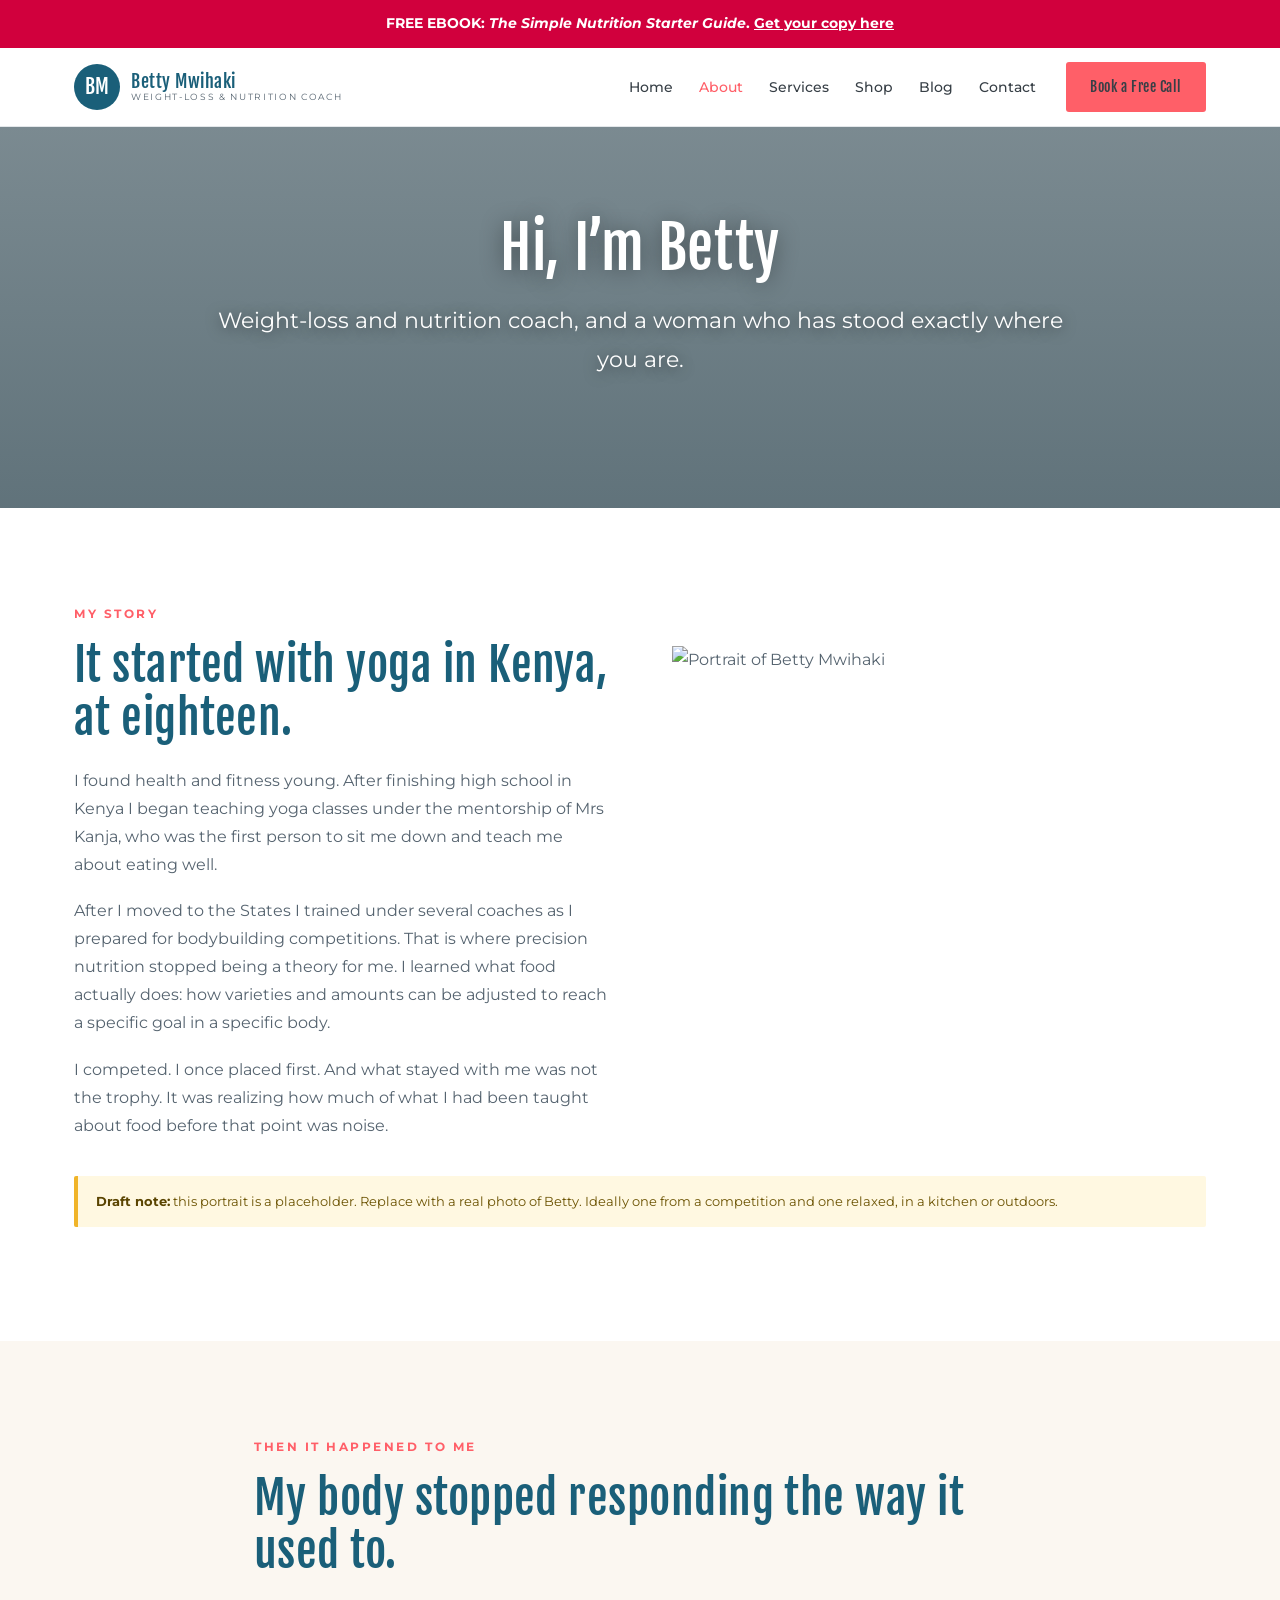
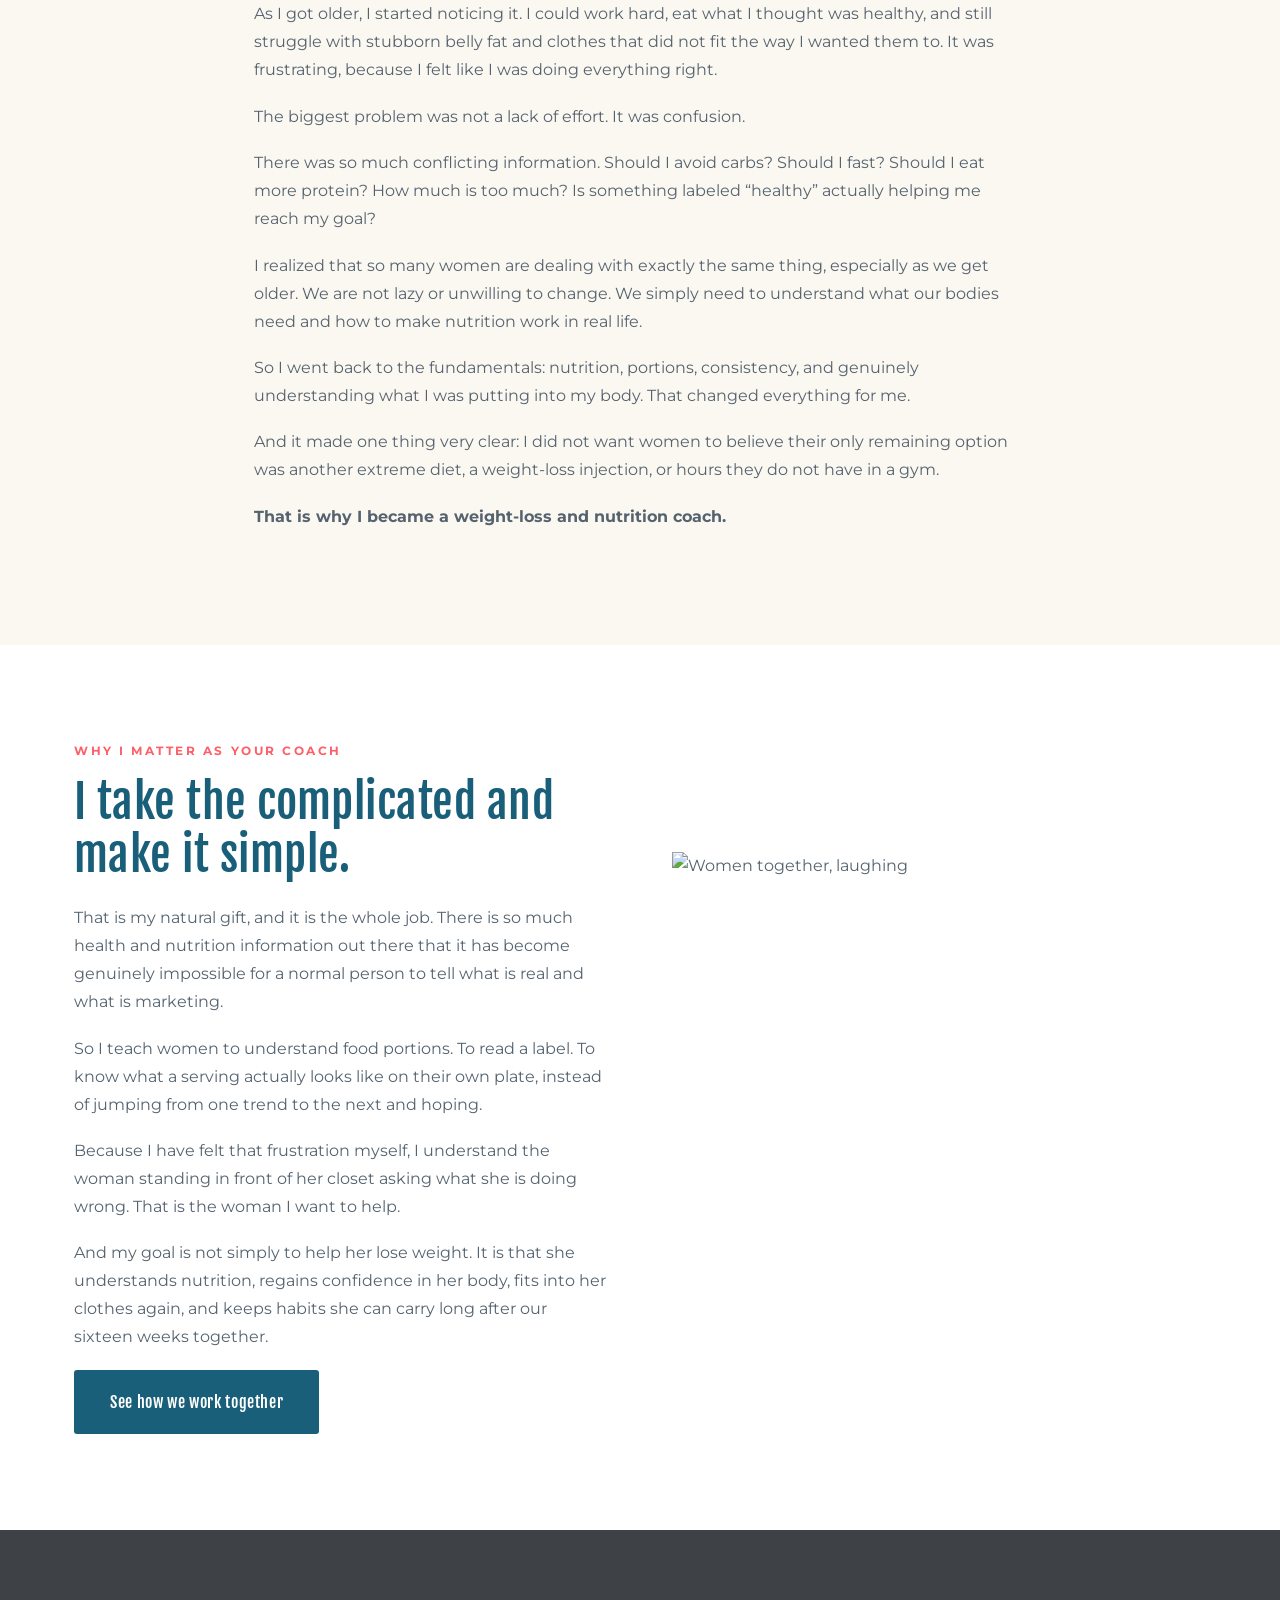
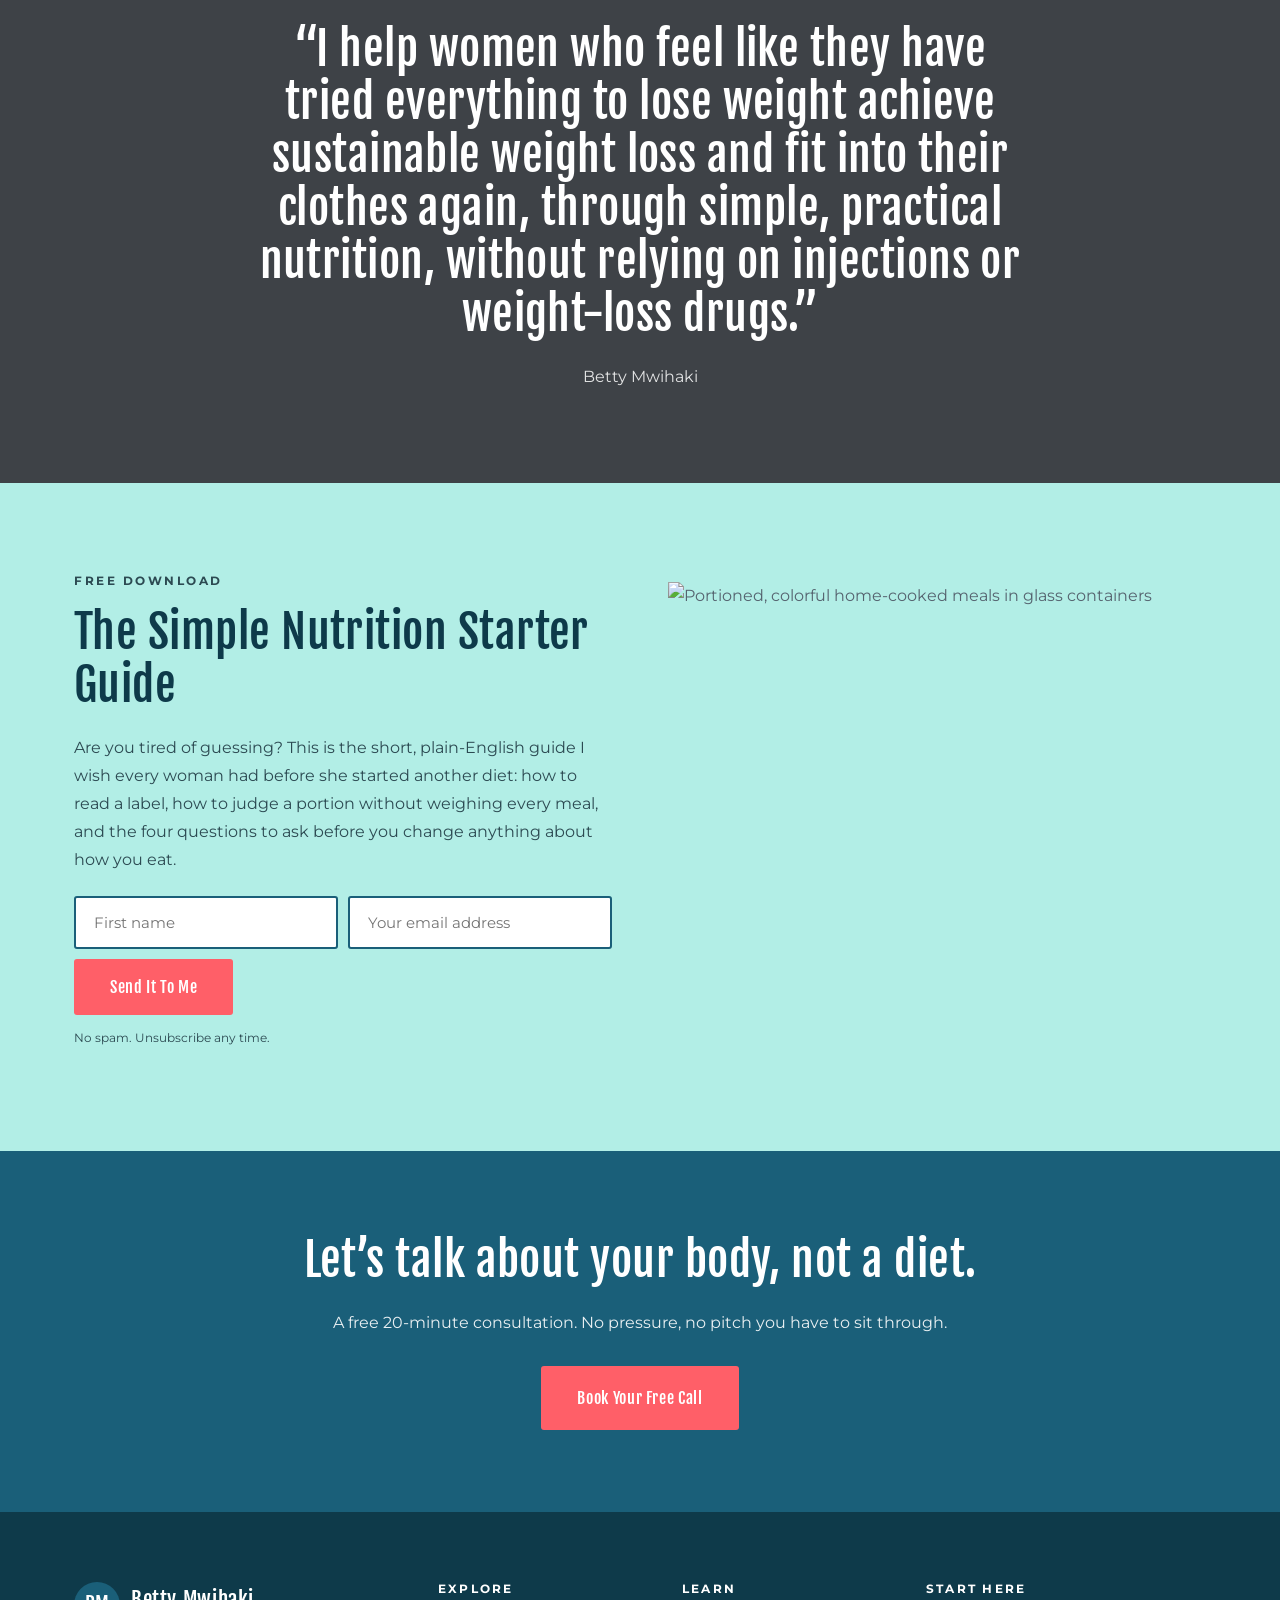
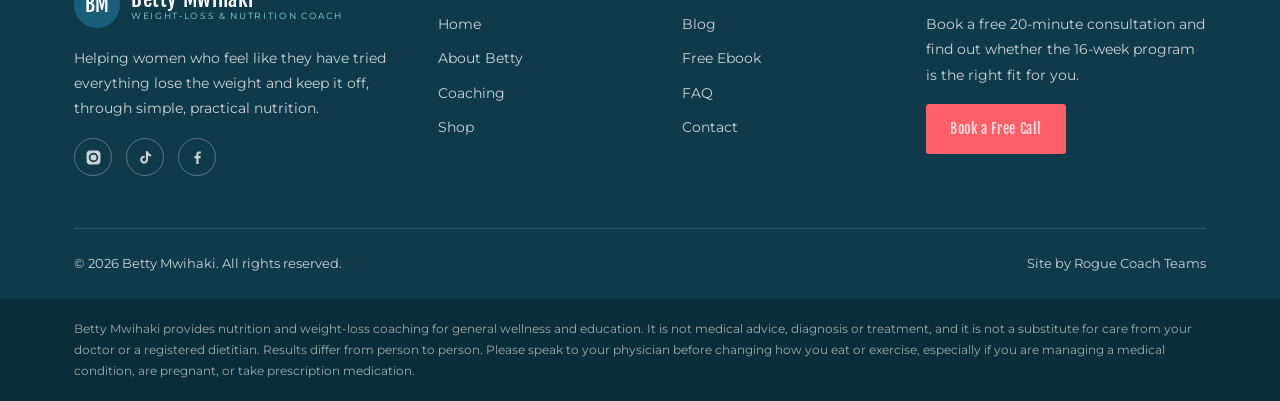
==== about.html @ 7e09ed4e "House style: remove all em dashes, switch to US English Zero U+2014/U+2013 across all six pages, REA" ====
<!doctype html>
<html lang="en">
<head>
<meta charset="utf-8">
<meta name="viewport" content="width=device-width, initial-scale=1">
<title>About Betty Mwihaki | From Bodybuilding Stage to Nutrition Coach</title>
<meta name="description" content="Betty Mwihaki started teaching yoga in Kenya at 18 and went on to compete in bodybuilding. Today she coaches women through simple, practical nutrition.">
<link rel="preconnect" href="https://fonts.googleapis.com">
<link rel="preconnect" href="https://fonts.gstatic.com" crossorigin>
<link href="https://fonts.googleapis.com/css2?family=Fjalla+One&family=Montserrat:wght@400;500;600;700&display=swap" rel="stylesheet">
<link rel="stylesheet" href="assets/style.css">
<link rel="icon" href="data:image/svg+xml,<svg xmlns='http://www.w3.org/2000/svg' viewBox='0 0 100 100'><circle cx='50' cy='50' r='50' fill='%231A5F79'/><text x='50' y='68' font-size='52' font-family='Arial' font-weight='bold' fill='white' text-anchor='middle'>B</text></svg>">
</head>
<body>

<div class="announce">
  FREE EBOOK: <em>The Simple Nutrition Starter Guide</em>.
  <a href="index.html#freebie">Get your copy here</a>
</div>

<header class="site-header">
  <div class="header-inner">
    <a class="logo" href="index.html">
      <span class="logo-mark">BM</span>
      <span class="logo-text">
        <span class="logo-name">Betty Mwihaki</span>
        <span class="logo-sub">Weight-Loss &amp; Nutrition Coach</span>
      </span>
    </a>
    <button class="nav-toggle" id="navToggle" aria-label="Menu" aria-expanded="false">&#9776;</button>
    <nav class="nav" id="nav">
      <a href="index.html">Home</a><a href="about.html" class="active">About</a><a href="services.html">Services</a><a href="shop.html">Shop</a><a href="blog.html">Blog</a><a href="contact.html">Contact</a>
      <a class="btn btn-coral btn-sm" href="contact.html#book">Book a Free Call</a>
    </nav>
  </div>
</header>

<section class="hero hero-sm" style="background-image:url('https://images.pexels.com/photos/37321079/pexels-photo-37321079.jpeg?auto=compress&cs=tinysrgb&w=1900&h=900&fit=crop')">
  <div class="hero-inner">
    <h1>Hi, I&rsquo;m Betty</h1>
    <p>Weight-loss and nutrition coach, and a woman who has stood exactly where you are.</p>
    
  </div>
</section>

<section class="section">
  <div class="wrap">
    <div class="split">
      <div>
        <p class="eyebrow">My story</p>
        <h2>It started with yoga in Kenya, at eighteen.</h2>
        <p>I found health and fitness young. After finishing high school in Kenya I
        began teaching yoga classes under the mentorship of Mrs Kanja, who was the
        first person to sit me down and teach me about eating well.</p>
        <p>After I moved to the States I trained under several coaches as I prepared
        for bodybuilding competitions. That is where precision nutrition stopped
        being a theory for me. I learned what food actually does: how varieties
        and amounts can be adjusted to reach a specific goal in a specific body.</p>
        <p>I competed. I once placed first. And what stayed with me was not the
        trophy. It was realizing how much of what I had been taught about food
        before that point was noise.</p>
      </div>
      <div class="split-media"><img src="https://images.pexels.com/photos/7552695/pexels-photo-7552695.jpeg?auto=compress&cs=tinysrgb&w=1000&h=1200&fit=crop" alt="Portrait of Betty Mwihaki"></div>
    </div>
    <div class="todo">
      <strong>Draft note:</strong> this portrait is a placeholder. Replace with a real
      photo of Betty. Ideally one from a competition and one relaxed, in a kitchen
      or outdoors.
    </div>
  </div>
</section>

<section class="section cream">
  <div class="wrap narrow">
    <p class="eyebrow">Then it happened to me</p>
    <h2>My body stopped responding the way it used to.</h2>
    <p>As I got older, I started noticing it. I could work hard, eat what I thought
    was healthy, and still struggle with stubborn belly fat and clothes that did not
    fit the way I wanted them to. It was frustrating, because I felt like I was
    doing everything right.</p>
    <p>The biggest problem was not a lack of effort. It was confusion.</p>
    <p>There was so much conflicting information. Should I avoid carbs? Should I
    fast? Should I eat more protein? How much is too much? Is something labeled
    &ldquo;healthy&rdquo; actually helping me reach my goal?</p>
    <p>I realized that so many women are dealing with exactly the same thing,
    especially as we get older. We are not lazy or unwilling to change. We simply
    need to understand what our bodies need and how to make nutrition work in real
    life.</p>
    <p>So I went back to the fundamentals: nutrition, portions, consistency, and
    genuinely understanding what I was putting into my body. That changed
    everything for me.</p>
    <p>And it made one thing very clear: I did not want women to believe their only
    remaining option was another extreme diet, a weight-loss injection, or hours
    they do not have in a gym.</p>
    <p><strong>That is why I became a weight-loss and nutrition coach.</strong></p>
  </div>
</section>

<section class="section">
  <div class="wrap">
    <div class="split reverse">
      <div class="split-media"><img src="https://images.pexels.com/photos/11598903/pexels-photo-11598903.jpeg?auto=compress&cs=tinysrgb&w=1100&h=900&fit=crop" alt="Women together, laughing"></div>
      <div>
        <p class="eyebrow">Why I matter as your coach</p>
        <h2>I take the complicated and make it simple.</h2>
        <p>That is my natural gift, and it is the whole job. There is so much health
        and nutrition information out there that it has become genuinely impossible
        for a normal person to tell what is real and what is marketing.</p>
        <p>So I teach women to understand food portions. To read a label. To know
        what a serving actually looks like on their own plate, instead of jumping
        from one trend to the next and hoping.</p>
        <p>Because I have felt that frustration myself, I understand the woman
        standing in front of her closet asking what she is doing wrong. That is the
        woman I want to help.</p>
        <p>And my goal is not simply to help her lose weight. It is that she
        understands nutrition, regains confidence in her body, fits into her clothes
        again, and keeps habits she can carry long after our sixteen weeks together.</p>
        <a class="btn btn-primary" href="services.html">See how we work together</a>
      </div>
    </div>
  </div>
</section>

<section class="band-dark">
  <div class="wrap narrow">
    <h2>&ldquo;I help women who feel like they have tried everything to lose weight
    achieve sustainable weight loss and fit into their clothes again, through
    simple, practical nutrition, without relying on injections or weight-loss drugs.&rdquo;</h2>
    <p>Betty Mwihaki</p>
  </div>
</section>


<section class="freebie" id="freebie">
  <div class="wrap">
    <div class="split">
      <div>
        <p class="eyebrow">Free Download</p>
        <h2>The Simple Nutrition Starter Guide</h2>
        <p>Are you tired of guessing? This is the short, plain-English guide I wish
        every woman had before she started another diet: how to read a label,
        how to judge a portion without weighing every meal, and the four questions
        to ask before you change anything about how you eat.</p>
        <form class="optin" action="https://formspree.io/f/REPLACE_ME" method="POST">
          <input type="text" name="name" placeholder="First name" aria-label="First name" required>
          <input type="email" name="email" placeholder="Your email address" aria-label="Email address" required>
          <input type="hidden" name="_subject" value="New ebook download - Simple Nutrition Starter Guide">
          <button class="btn btn-coral" type="submit">Send It To Me</button>
        </form>
        <p class="form-note">No spam. Unsubscribe any time.</p>
      </div>
      <div class="split-media"><img src="https://images.pexels.com/photos/4929677/pexels-photo-4929677.jpeg?auto=compress&cs=tinysrgb&w=1100&h=900&fit=crop" alt="Portioned, colorful home-cooked meals in glass containers"></div>
    </div>
  </div>
</section>


<section class="band-teal">
  <div class="wrap">
    <h2>Let&rsquo;s talk about your body, not a diet.</h2>
    <p>A free 20-minute consultation. No pressure, no pitch you have to sit through.</p>
    <a class="btn btn-coral" href="contact.html#book">Book Your Free Call</a>
  </div>
</section>


<footer class="site-footer">
  <div class="wrap">
    <div class="footer-grid">
      <div>
        <div class="logo footer-logo">
          <span class="logo-mark">BM</span>
          <span class="logo-text">
            <span class="logo-name">Betty Mwihaki</span>
            <span class="logo-sub">Weight-Loss &amp; Nutrition Coach</span>
          </span>
        </div>
        <p style="margin-top:18px;max-width:330px">
          Helping women who feel like they have tried everything lose the weight
          and keep it off, through simple, practical nutrition.
        </p>
        <div class="socials">
          <a href="https://www.instagram.com/betty_mwihaki/" target="_blank" rel="noopener" aria-label="Instagram"><svg viewBox="0 0 24 24"><path d="M12 2.2c3.2 0 3.6 0 4.9.07 1.2.05 1.8.25 2.2.42.6.22 1 .48 1.4.9.4.4.7.8.9 1.4.2.4.4 1 .4 2.2.1 1.3.1 1.7.1 4.9s0 3.6-.1 4.9c0 1.2-.2 1.8-.4 2.2-.2.6-.5 1-.9 1.4-.4.4-.8.7-1.4.9-.4.2-1 .4-2.2.4-1.3.1-1.7.1-4.9.1s-3.6 0-4.9-.1c-1.2 0-1.8-.2-2.2-.4-.6-.2-1-.5-1.4-.9-.4-.4-.7-.8-.9-1.4-.2-.4-.4-1-.4-2.2C2.2 15.6 2.2 15.2 2.2 12s0-3.6.1-4.9c0-1.2.2-1.8.4-2.2.2-.6.5-1 .9-1.4.4-.4.8-.7 1.4-.9.4-.2 1-.4 2.2-.4C8.4 2.2 8.8 2.2 12 2.2zm0 3.2A6.6 6.6 0 1 0 18.6 12 6.6 6.6 0 0 0 12 5.4zm0 10.9A4.3 4.3 0 1 1 16.3 12 4.3 4.3 0 0 1 12 16.3zm6.9-11a1.55 1.55 0 1 1-1.55-1.55A1.55 1.55 0 0 1 18.9 5.3z"/></svg></a>
          <a href="https://www.tiktok.com/@betty_fit8" target="_blank" rel="noopener" aria-label="TikTok"><svg viewBox="0 0 24 24"><path d="M16.6 5.8a4.3 4.3 0 0 1-1-2.8h-3v12.2a2.6 2.6 0 1 1-1.8-2.5V9.6a5.6 5.6 0 1 0 4.8 5.6V9.3a7.3 7.3 0 0 0 4.3 1.4V7.7a4.3 4.3 0 0 1-3.3-1.9z"/></svg></a>
          <a href="#" aria-label="Facebook"><svg viewBox="0 0 24 24"><path d="M13.5 21v-8h2.7l.4-3.1h-3.1V7.9c0-.9.25-1.5 1.55-1.5h1.65V3.6A22 22 0 0 0 14.3 3.5c-2.4 0-4 1.45-4 4.1v2.3H7.6V13h2.7v8z"/></svg></a>
        </div>
      </div>
      <div>
        <h4>Explore</h4>
        <ul>
          <li><a href="index.html">Home</a></li>
          <li><a href="about.html">About Betty</a></li>
          <li><a href="services.html">Coaching</a></li>
          <li><a href="shop.html">Shop</a></li>
        </ul>
      </div>
      <div>
        <h4>Learn</h4>
        <ul>
          <li><a href="blog.html">Blog</a></li>
          <li><a href="index.html#freebie">Free Ebook</a></li>
          <li><a href="services.html#faq">FAQ</a></li>
          <li><a href="contact.html">Contact</a></li>
        </ul>
      </div>
      <div>
        <h4>Start Here</h4>
        <p>Book a free 20-minute consultation and find out whether the 16-week
        program is the right fit for you.</p>
        <a class="btn btn-coral btn-sm" href="contact.html#book">Book a Free Call</a>
      </div>
    </div>
    <div class="footer-bottom">
      <span>&copy; 2026 Betty Mwihaki. All rights reserved.</span>
      <span>Site by <a href="https://roguecoachteams.com" target="_blank" rel="noopener">Rogue Coach Teams</a></span>
    </div>
  </div>
</footer>

<div class="disclaimer">
  <div class="wrap">
    Betty Mwihaki provides nutrition and weight-loss coaching for general wellness and education.
    It is not medical advice, diagnosis or treatment, and it is not a substitute for care from your
    doctor or a registered dietitian. Results differ from person to person. Please speak to your
    physician before changing how you eat or exercise, especially if you are managing a medical
    condition, are pregnant, or take prescription medication.
  </div>
</div>

<script src="assets/main.js"></script>
</body>
</html>
---- assets/style.css ----
/* ============================================================
   Betty Mwihaki - Weight-Loss & Nutrition Coach
   Layout modeled on the "Website 2" reference (Kajabi TCN)
   ============================================================ */

:root{
  --teal:#1A5F79;
  --teal-dark:#144B60;
  --teal-deep:#0E3A4A;
  --coral:#FF5F68;
  --coral-dark:#E8454E;
  --crimson:#D1003D;
  --mint:#B2EEE6;
  --mint-deep:#8AD6CC;
  --cream:#FBF7F1;
  --ink:#373F46;
  --body:#55636F;
  --line:#E3E7EA;
  --dark:#3E4247;
  --display:"Fjalla One", Impact, "Arial Narrow", sans-serif;
  --sans:"Montserrat", -apple-system, BlinkMacSystemFont, "Segoe UI", Arial, sans-serif;
  --wrap:1180px;
}

*,*::before,*::after{box-sizing:border-box;}
html{scroll-behavior:smooth;}
body{
  margin:0;
  font-family:var(--sans);
  font-size:16px;
  line-height:1.75;
  color:var(--body);
  background:#fff;
  -webkit-font-smoothing:antialiased;
}
img{max-width:100%;display:block;}
a{color:var(--teal);text-decoration:none;}
a:hover{color:var(--coral);}

h1,h2,h3,h4{font-family:var(--display);font-weight:400;color:var(--teal);line-height:1.15;margin:0 0 .5em;letter-spacing:.01em;}
h1{font-size:clamp(2.6rem,6vw,4.6rem);}
h2{font-size:clamp(1.9rem,3.6vw,2.9rem);}
h3{font-size:clamp(1.25rem,2vw,1.6rem);}
h4{font-size:1.05rem;}
p{margin:0 0 1.15em;}

section[id],div[id]{scroll-margin-top:100px;}
.wrap{max-width:var(--wrap);margin:0 auto;padding:0 24px;}
.narrow{max-width:820px;margin-left:auto;margin-right:auto;}
.center{text-align:center;}
.section{padding:96px 0;}
.section-sm{padding:64px 0;}
.cream{background:var(--cream);}
.mintbg{background:var(--mint);}
.eyebrow{
  font-family:var(--sans);font-size:.72rem;font-weight:700;letter-spacing:.22em;
  text-transform:uppercase;color:var(--coral);margin:0 0 14px;
}
.lede{font-size:1.15rem;color:var(--body);}

/* ---------- buttons ---------- */
.btn{
  display:inline-block;font-family:var(--display);font-size:1rem;letter-spacing:.04em;
  padding:16px 34px;border-radius:3px;border:2px solid transparent;cursor:pointer;
  transition:.2s ease;text-align:center;
}
.btn-primary{background:var(--teal);color:#fff;}
.btn-primary:hover{background:var(--teal-dark);color:#fff;}
.btn-coral{background:var(--coral);color:#fff;}
.btn-coral:hover{background:var(--coral-dark);color:#fff;}
.btn-ghost{background:transparent;color:#fff;border-color:#fff;}
.btn-ghost:hover{background:#fff;color:var(--teal);}
.btn-outline{background:transparent;color:var(--teal);border-color:var(--teal);}
.btn-outline:hover{background:var(--teal);color:#fff;}
.btn-sm{padding:11px 22px;font-size:.85rem;}

/* ---------- announcement bar ---------- */
.announce{
  background:var(--crimson);color:#fff;text-align:center;
  font-size:.85rem;font-weight:700;padding:12px 20px;
}
.announce a{color:#fff;text-decoration:underline;}
.announce a:hover{color:var(--mint);}

/* ---------- header ---------- */
.site-header{
  position:sticky;top:0;z-index:60;background:#fff;
  border-bottom:1px solid var(--line);
}
.header-inner{
  max-width:var(--wrap);margin:0 auto;padding:14px 24px;
  display:flex;align-items:center;gap:24px;
}
.logo{display:flex;align-items:center;gap:11px;flex-shrink:0;}
.logo-mark{
  width:46px;height:46px;border-radius:50%;background:var(--teal);color:#fff;
  display:grid;place-items:center;font-family:var(--display);font-size:1.25rem;letter-spacing:.02em;
}
.logo-text{line-height:1.1;}
.logo-name{font-family:var(--display);font-size:1.12rem;color:var(--teal);display:block;letter-spacing:.03em;}
.logo-sub{font-size:.58rem;letter-spacing:.18em;text-transform:uppercase;color:var(--body);display:block;}

.nav{margin-left:auto;display:flex;align-items:center;gap:26px;flex-wrap:wrap;justify-content:flex-end;}
.nav a{font-size:.86rem;font-weight:500;color:var(--ink);white-space:nowrap;}
.nav a:hover,.nav a.active{color:var(--coral);}
.nav .btn{margin-left:4px;}
.nav-toggle{
  display:none;margin-left:auto;background:none;border:0;padding:8px;
  font-size:1.5rem;color:var(--teal);cursor:pointer;line-height:1;
}

/* ---------- hero ---------- */
.hero{
  position:relative;min-height:620px;display:grid;place-items:center;
  background-size:cover;background-position:center;text-align:center;color:#fff;
  padding:110px 24px;
}
.hero::after{
  content:"";position:absolute;inset:0;
  background:linear-gradient(rgba(14,42,54,.55),rgba(14,42,54,.66));
}
.hero-inner{position:relative;z-index:2;max-width:880px;}
.hero h1{color:#fff;text-shadow:0 2px 22px rgba(0,0,0,.4);margin-bottom:.35em;}
.hero p{font-size:clamp(1.05rem,2vw,1.4rem);color:#fff;text-shadow:0 2px 14px rgba(0,0,0,.5);margin-bottom:1.8em;}
.hero-sm{min-height:380px;padding:88px 24px;}
.hero-sm h1{font-size:clamp(2.2rem,5vw,3.6rem);}

/* ---------- photo strip ---------- */
.photo-strip{display:grid;grid-template-columns:repeat(3,1fr);}
.photo-strip img{width:100%;height:340px;object-fit:cover;}

/* ---------- 3-up icon cards ---------- */
.cards{display:grid;grid-template-columns:repeat(3,1fr);gap:52px;}
.card{text-align:center;}
.card svg{margin:0 auto 22px;display:block;}
.card h3{margin-bottom:.4em;}
.card p{font-size:.95rem;margin-bottom:1em;}

/* ---------- dark statement band ---------- */
.band-dark{background:var(--dark);color:#fff;padding:92px 0;text-align:center;}
.band-dark h2{color:#fff;max-width:900px;margin:0 auto .5em;}
.band-dark p{color:rgba(255,255,255,.85);max-width:720px;margin:0 auto;}

.band-teal{background:var(--teal);color:#fff;padding:82px 0;text-align:center;}
.band-teal h2{color:#fff;}
.band-teal p{color:rgba(255,255,255,.9);max-width:640px;margin:0 auto 1.8em;}

/* ---------- split ---------- */
.split{display:grid;grid-template-columns:1fr 1fr;gap:64px;align-items:center;}
.split img{width:100%;height:470px;object-fit:cover;}
.split.reverse .split-media{order:2;}

/* ---------- pillars ---------- */
.pillars{display:grid;grid-template-columns:repeat(4,1fr);gap:2px;background:var(--line);}
.pillar{background:var(--cream);padding:38px 22px;text-align:center;}
.pillar span{
  display:block;font-family:var(--display);font-size:1.15rem;color:var(--teal);
  letter-spacing:.05em;text-transform:uppercase;
}
.pillar small{display:block;font-size:.78rem;color:var(--body);margin-top:8px;line-height:1.5;}

/* ---------- results ---------- */
.results{display:grid;grid-template-columns:repeat(2,1fr);gap:32px;}
.result{background:#fff;border:1px solid var(--line);border-left:5px solid var(--coral);padding:32px 34px;}
.result .stat{font-family:var(--display);font-size:2.6rem;color:var(--coral);line-height:1;margin-bottom:10px;display:block;}
.result p{font-size:.95rem;margin-bottom:.6em;}
.result .who{font-size:.78rem;letter-spacing:.14em;text-transform:uppercase;color:var(--body);margin:0;}

/* ---------- freebie ---------- */
.freebie{background:var(--mint);padding:88px 0;}
.freebie .split{gap:56px;align-items:center;}
.freebie h2{color:var(--teal-deep);}
.freebie p{color:#2C4A52;}
.optin{display:flex;gap:10px;flex-wrap:wrap;margin-top:22px;}
.optin input{
  flex:1 1 240px;padding:15px 18px;border:2px solid var(--teal);border-radius:3px;
  font-family:var(--sans);font-size:.95rem;background:#fff;color:var(--ink);
}
.optin input:focus{outline:2px solid var(--coral);outline-offset:1px;}
.form-note{font-size:.78rem;color:#3A5A62;margin-top:12px;}

/* ---------- testimonials ---------- */
.quotes{display:grid;grid-template-columns:repeat(3,1fr);gap:28px;}
.quote{background:#fff;border:1px solid var(--line);padding:32px;}
.quote .mark{font-family:var(--display);font-size:3rem;color:var(--mint-deep);line-height:.7;display:block;margin-bottom:14px;}
.quote p{font-size:.94rem;font-style:italic;}
.quote .who{font-family:var(--display);color:var(--teal);font-style:normal;font-size:1.05rem;margin:0;}
.quote .role{font-size:.75rem;letter-spacing:.14em;text-transform:uppercase;color:var(--body);}
.placeholder-quote{border-style:dashed;border-color:var(--mint-deep);background:var(--cream);}

/* ---------- believe list ---------- */
.believe{list-style:none;margin:0;padding:0;display:grid;grid-template-columns:1fr 1fr;gap:20px 44px;}
.believe li{position:relative;padding-left:38px;font-size:1.02rem;color:var(--ink);}
.believe li::before{
  content:"";position:absolute;left:0;top:.55em;width:20px;height:20px;border-radius:50%;
  background:var(--mint);border:3px solid var(--coral);
}

/* ---------- program / pricing ---------- */
.tiers{display:grid;grid-template-columns:repeat(3,1fr);gap:28px;align-items:stretch;}
.tier{border:1px solid var(--line);background:#fff;padding:38px 32px;display:flex;flex-direction:column;}
.tier.featured{border:2px solid var(--teal);box-shadow:0 18px 44px rgba(26,95,121,.12);}
.tier .flag{
  display:inline-block;background:var(--coral);color:#fff;font-size:.66rem;font-weight:700;
  letter-spacing:.18em;text-transform:uppercase;padding:5px 12px;margin-bottom:16px;border-radius:2px;
}
.tier .price{font-family:var(--display);font-size:1.5rem;color:var(--coral);margin:0 0 6px;}
.tier ul{list-style:none;margin:0 0 26px;padding:0;}
.tier li{padding:9px 0 9px 28px;position:relative;font-size:.93rem;border-bottom:1px solid var(--line);}
.tier li::before{content:"\2713";position:absolute;left:0;color:var(--mint-deep);font-weight:700;}
.tier .btn{margin-top:auto;}

/* ---------- steps ---------- */
.steps{display:grid;grid-template-columns:repeat(4,1fr);gap:32px;counter-reset:s;}
.step{counter-increment:s;}
.step::before{
  content:counter(s,decimal-leading-zero);display:block;font-family:var(--display);
  font-size:2.4rem;color:var(--mint-deep);line-height:1;margin-bottom:12px;
}
.step h4{color:var(--teal);margin-bottom:.4em;}
.step p{font-size:.9rem;margin:0;}

/* ---------- shop ---------- */
.products{display:grid;grid-template-columns:repeat(3,1fr);gap:34px;}
.product{border:1px solid var(--line);background:#fff;display:flex;flex-direction:column;}
.product img{height:250px;width:100%;object-fit:cover;}
.product-body{padding:26px 26px 30px;display:flex;flex-direction:column;flex:1;}
.product h3{margin-bottom:.3em;}
.product .price{font-family:var(--display);color:var(--coral);font-size:1.25rem;margin:0 0 12px;}
.product p{font-size:.9rem;}
.product .btn{margin-top:auto;}

/* ---------- blog ---------- */
.posts{display:grid;grid-template-columns:repeat(3,1fr);gap:36px;}
.post{display:flex;flex-direction:column;border:1px solid var(--line);background:#fff;}
.post img{height:220px;width:100%;object-fit:cover;}
.post-body{padding:26px;display:flex;flex-direction:column;flex:1;}
.post .cat{font-size:.68rem;letter-spacing:.18em;text-transform:uppercase;color:var(--coral);font-weight:700;margin-bottom:10px;}
.post h3{font-size:1.22rem;margin-bottom:.45em;}
.post p{font-size:.9rem;}
.post .more{margin-top:auto;font-family:var(--display);font-size:.9rem;letter-spacing:.06em;}

/* ---------- FAQ ---------- */
.faq{border-top:1px solid var(--line);}
.faq details{border-bottom:1px solid var(--line);padding:22px 0;}
.faq summary{
  font-family:var(--display);font-size:1.12rem;color:var(--teal);cursor:pointer;
  list-style:none;display:flex;justify-content:space-between;gap:20px;align-items:center;
}
.faq summary::-webkit-details-marker{display:none;}
.faq summary::after{content:"+";color:var(--coral);font-size:1.5rem;flex-shrink:0;}
.faq details[open] summary::after{content:"\2013";}
.faq details p{margin:14px 0 0;font-size:.95rem;}

/* ---------- contact ---------- */
.contact-grid{display:grid;grid-template-columns:1.15fr .85fr;gap:64px;align-items:start;}
.field{margin-bottom:20px;}
.field label{display:block;font-size:.76rem;font-weight:700;letter-spacing:.14em;text-transform:uppercase;color:var(--ink);margin-bottom:8px;}
.field input,.field select,.field textarea{
  width:100%;padding:14px 16px;border:1px solid var(--line);border-radius:3px;
  font-family:var(--sans);font-size:.95rem;color:var(--ink);background:#fff;
}
.field textarea{min-height:150px;resize:vertical;}
.field input:focus,.field select:focus,.field textarea:focus{outline:2px solid var(--teal);outline-offset:0;border-color:var(--teal);}
.info-block{background:var(--cream);padding:34px;border-top:4px solid var(--teal);}
.info-block h3{font-size:1.2rem;}
.info-block dl{margin:0;}
.info-block dt{font-size:.7rem;letter-spacing:.16em;text-transform:uppercase;color:var(--coral);font-weight:700;margin-top:20px;}
.info-block dd{margin:4px 0 0;font-size:.95rem;}

/* ---------- footer ---------- */
.site-footer{background:var(--teal-deep);color:rgba(255,255,255,.78);padding:70px 0 0;font-size:.9rem;}
.footer-grid{display:grid;grid-template-columns:1.6fr 1fr 1fr 1.4fr;gap:44px;}
.site-footer h4{color:#fff;font-size:.78rem;letter-spacing:.18em;text-transform:uppercase;font-family:var(--sans);font-weight:700;margin-bottom:16px;}
.site-footer a{color:rgba(255,255,255,.78);}
.site-footer a:hover{color:var(--mint);}
.site-footer ul{list-style:none;margin:0;padding:0;}
.site-footer li{margin-bottom:9px;}
.footer-logo .logo-name{color:#fff;font-size:1.3rem;}
.footer-logo .logo-sub{color:var(--mint-deep);}
.socials{display:flex;gap:14px;margin-top:16px;}
.socials a{
  width:38px;height:38px;border:1px solid rgba(255,255,255,.3);border-radius:50%;
  display:grid;place-items:center;
}
.socials a:hover{background:var(--coral);border-color:var(--coral);}
.socials svg{width:17px;height:17px;fill:currentColor;}
.footer-bottom{
  border-top:1px solid rgba(255,255,255,.14);margin-top:52px;padding:24px 0;
  display:flex;justify-content:space-between;gap:20px;flex-wrap:wrap;font-size:.8rem;
}
.disclaimer{
  background:#0A2D3A;color:rgba(255,255,255,.6);font-size:.76rem;
  padding:20px 0;line-height:1.7;
}

/* ---------- draft flag ---------- */
.todo{
  background:#FFF8E1;border-left:4px solid #F0B429;padding:14px 18px;
  font-size:.82rem;color:#6B5200;margin:18px 0;border-radius:2px;
}
.todo strong{color:#5A4400;}

/* ---------- responsive ---------- */
@media (max-width:960px){
  .nav{
    display:none;position:absolute;top:100%;left:0;right:0;background:#fff;
    flex-direction:column;align-items:stretch;gap:0;padding:10px 24px 22px;
    border-bottom:1px solid var(--line);box-shadow:0 14px 30px rgba(0,0,0,.08);
  }
  .nav.open{display:flex;}
  .nav a{padding:13px 0;border-bottom:1px solid var(--line);}
  .nav .btn{margin:14px 0 0;}
  .nav-toggle{display:block;}
  .site-header{position:relative;}
  .cards,.quotes,.tiers,.products,.posts,.results{grid-template-columns:1fr;gap:32px;}
  .split,.contact-grid{grid-template-columns:1fr;gap:36px;}
  .split.reverse .split-media{order:0;}
  .split img{height:320px;}
  .pillars{grid-template-columns:repeat(2,1fr);}
  .steps{grid-template-columns:repeat(2,1fr);}
  .believe{grid-template-columns:1fr;}
  .footer-grid{grid-template-columns:1fr 1fr;}
  .section{padding:68px 0;}
  .photo-strip{grid-template-columns:1fr;}
  .photo-strip img{height:250px;}
}
@media (max-width:560px){
  .pillars,.steps,.footer-grid{grid-template-columns:1fr;}
  .hero{min-height:520px;padding:80px 20px;}
}
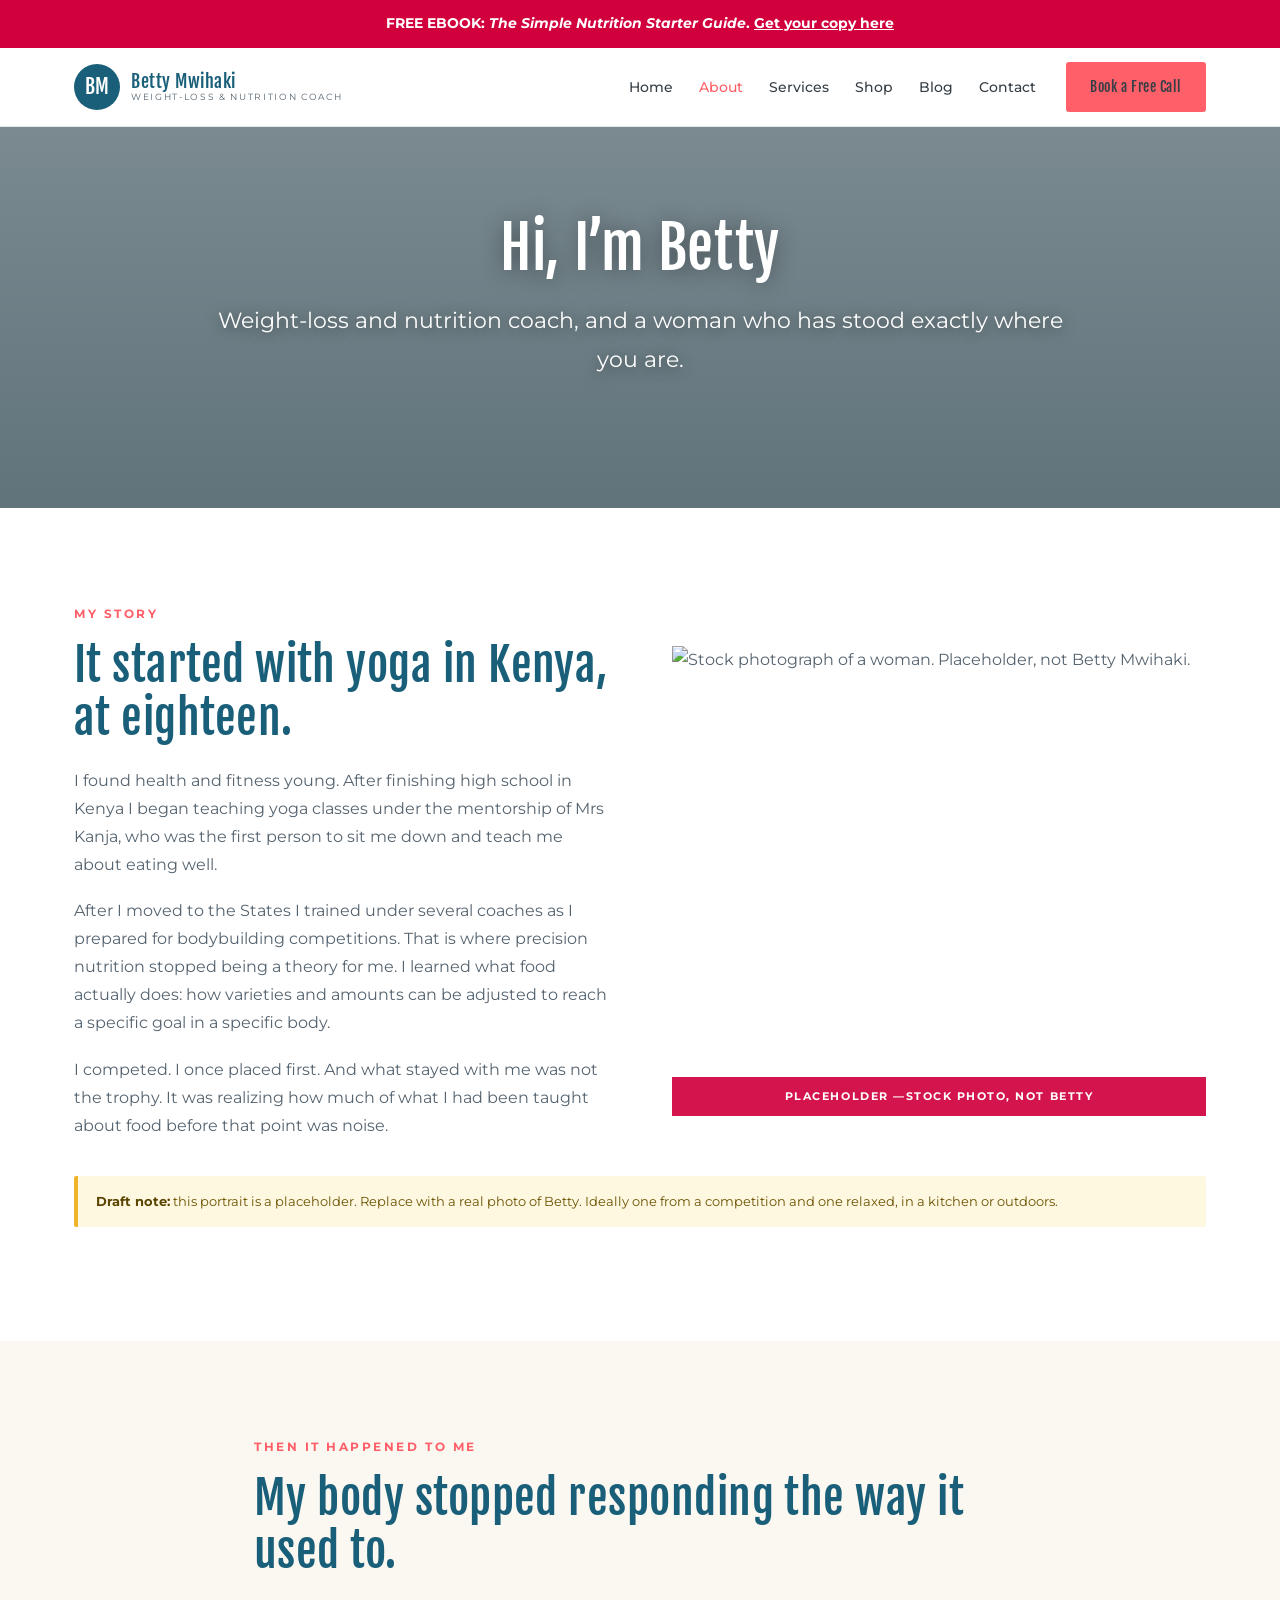
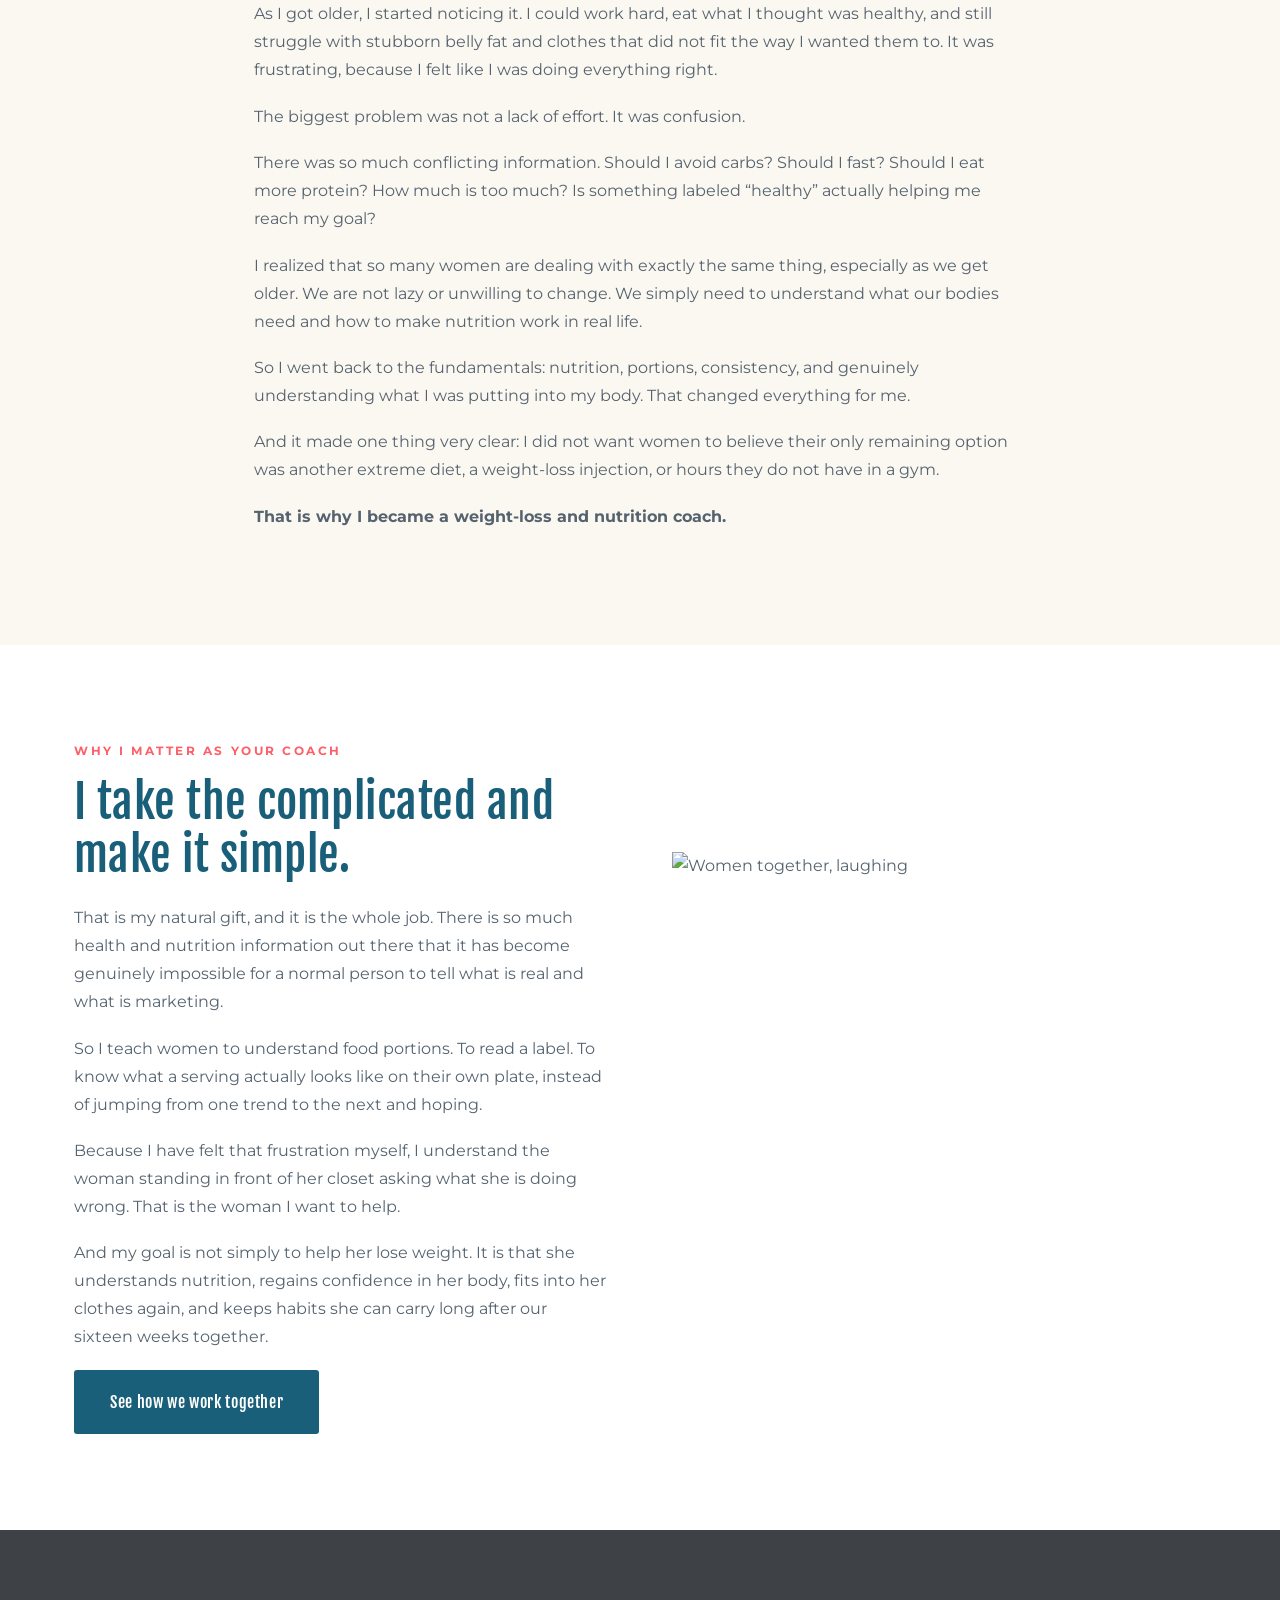
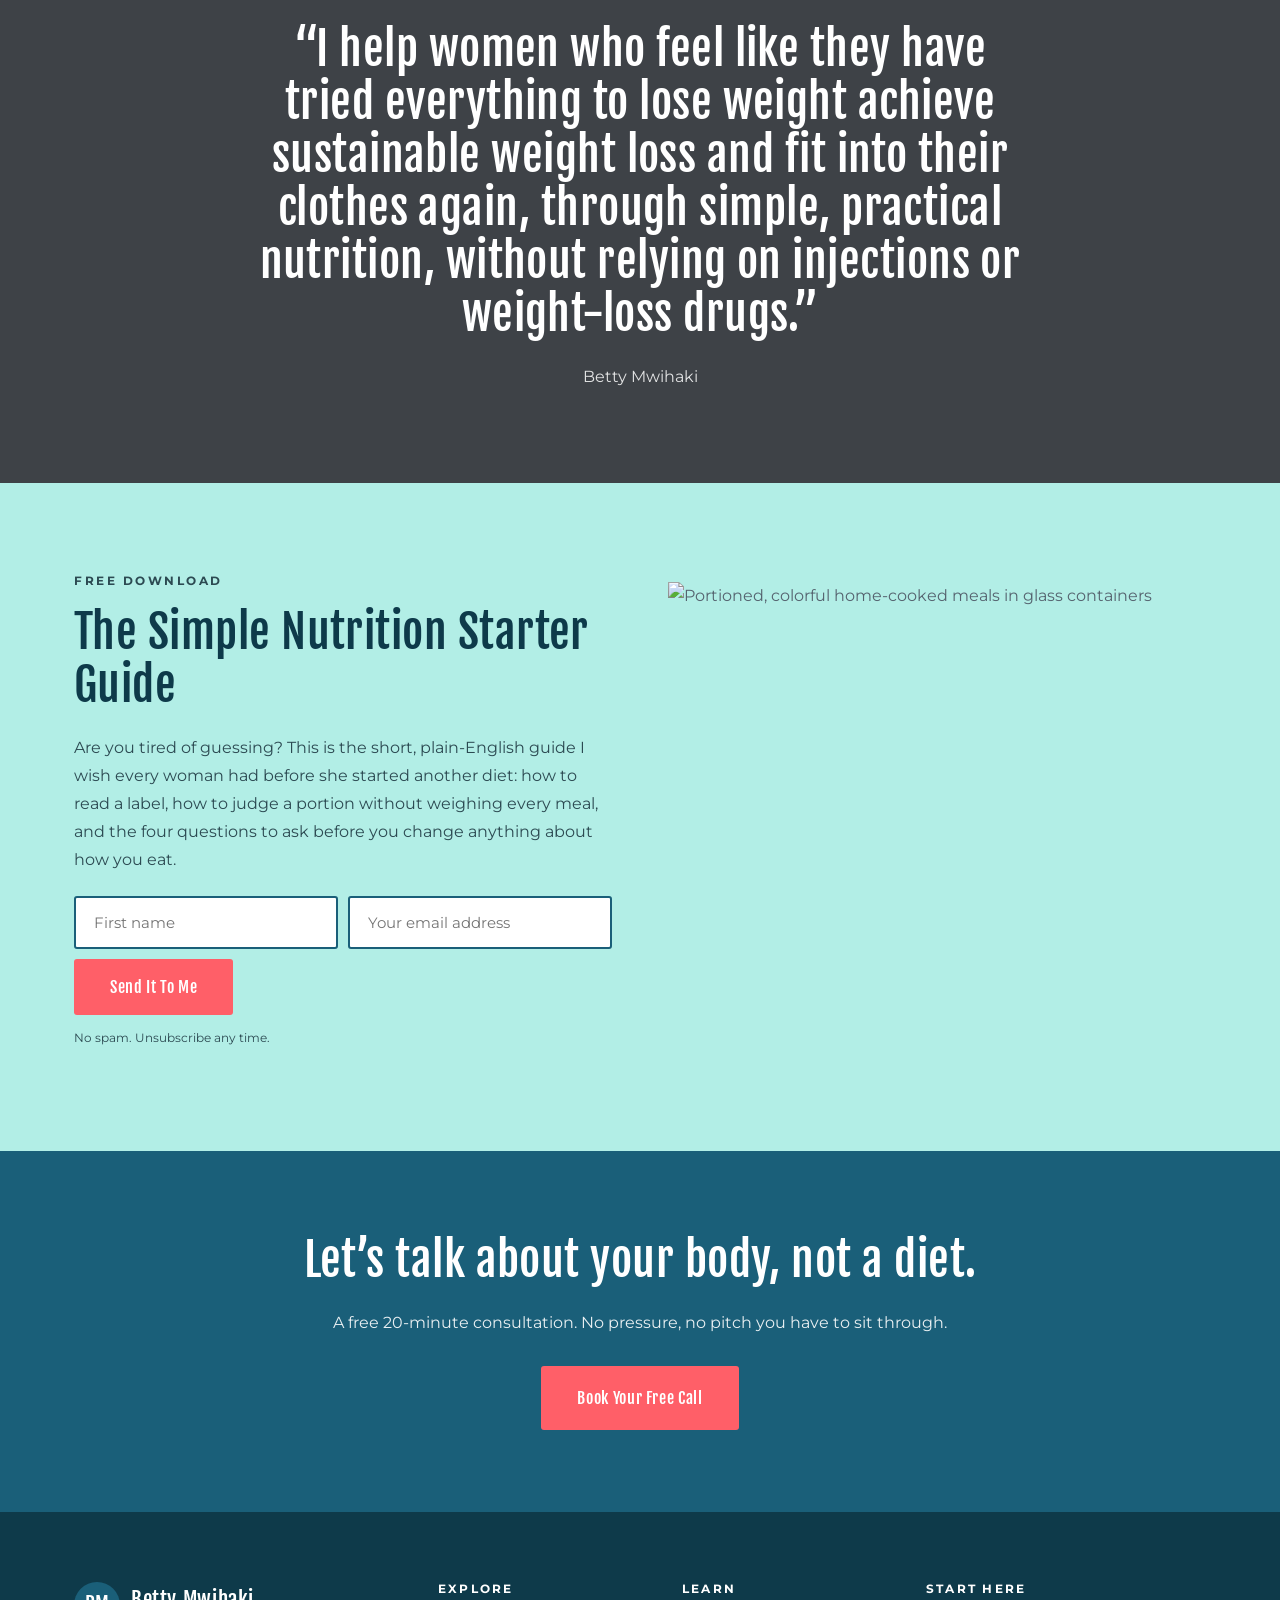
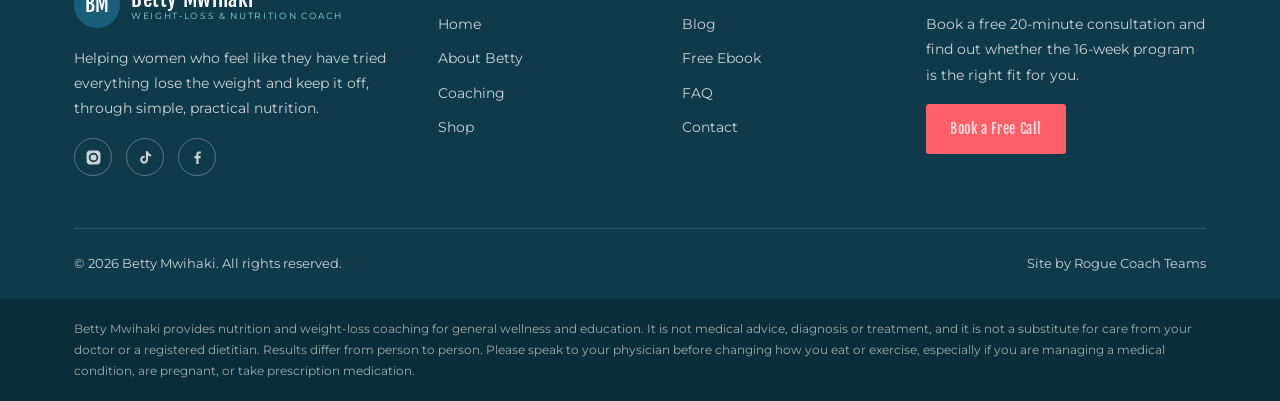
==== commit 9e72f55b: "Stop implying stock models are Betty Two alt texts asserted the stock photo subjects were Betty hers" ====
--- a/about.html
+++ b/about.html
@@ -60,7 +60,7 @@
         trophy. It was realizing how much of what I had been taught about food
         before that point was noise.</p>
       </div>
-      <div class="split-media"><img src="https://images.pexels.com/photos/7552695/pexels-photo-7552695.jpeg?auto=compress&cs=tinysrgb&w=1000&h=1200&fit=crop" alt="Portrait of Betty Mwihaki"></div>
+      <div class="split-media ph-media"><img src="https://images.pexels.com/photos/7552695/pexels-photo-7552695.jpeg?auto=compress&cs=tinysrgb&w=1000&h=1200&fit=crop" alt="Stock photograph of a woman. Placeholder, not Betty Mwihaki."></div>
     </div>
     <div class="todo">
       <strong>Draft note:</strong> this portrait is a placeholder. Replace with a real
--- a/assets/style.css
+++ b/assets/style.css
@@ -329,3 +329,13 @@
   .pillars,.steps,.footer-grid{grid-template-columns:1fr;}
   .hero{min-height:520px;padding:80px 20px;}
 }
+
+/* ---------- placeholder image ribbon (draft only, remove at launch) ---------- */
+.ph-media{position:relative;}
+.ph-media::after{
+  content:"PLACEHOLDER \2014 STOCK PHOTO, NOT BETTY";
+  position:absolute;left:0;right:0;bottom:0;
+  background:rgba(209,0,61,.92);color:#fff;
+  font-family:var(--sans);font-size:.68rem;font-weight:700;letter-spacing:.14em;
+  text-align:center;padding:10px 8px;
+}
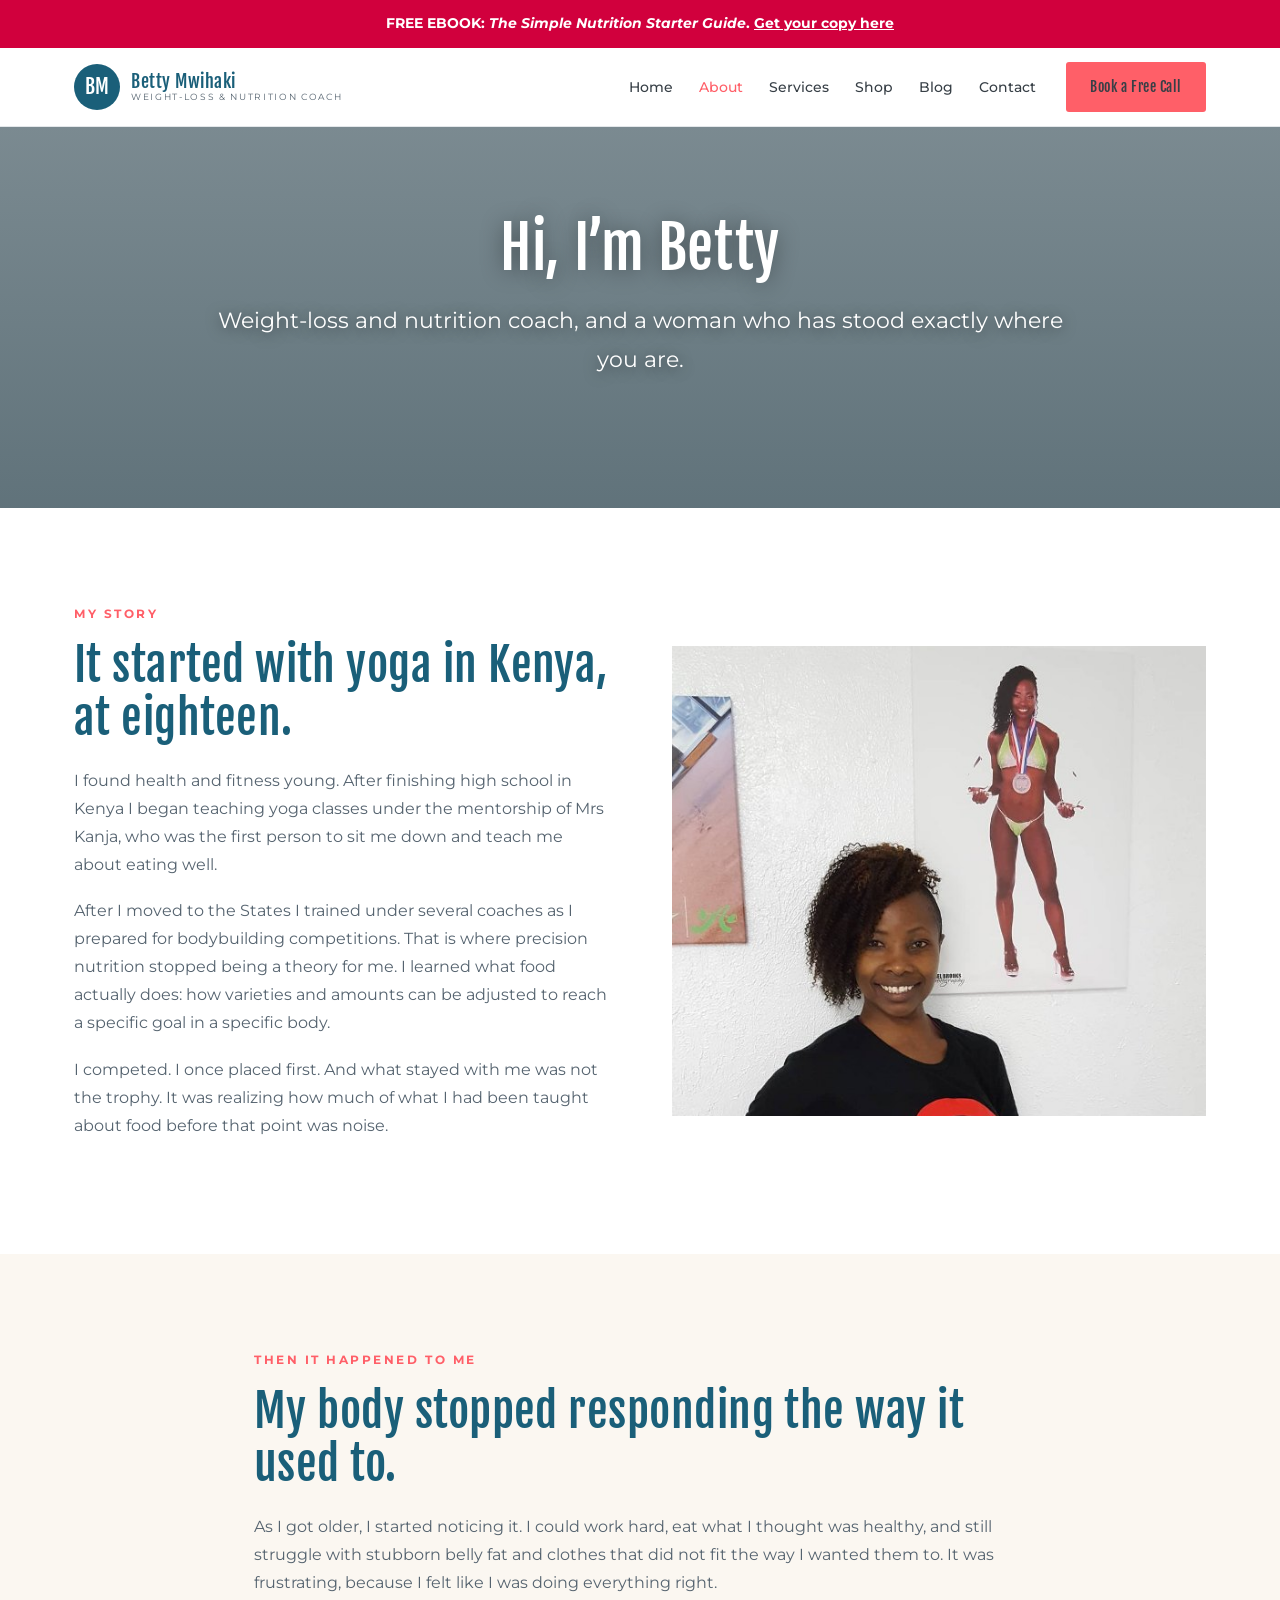
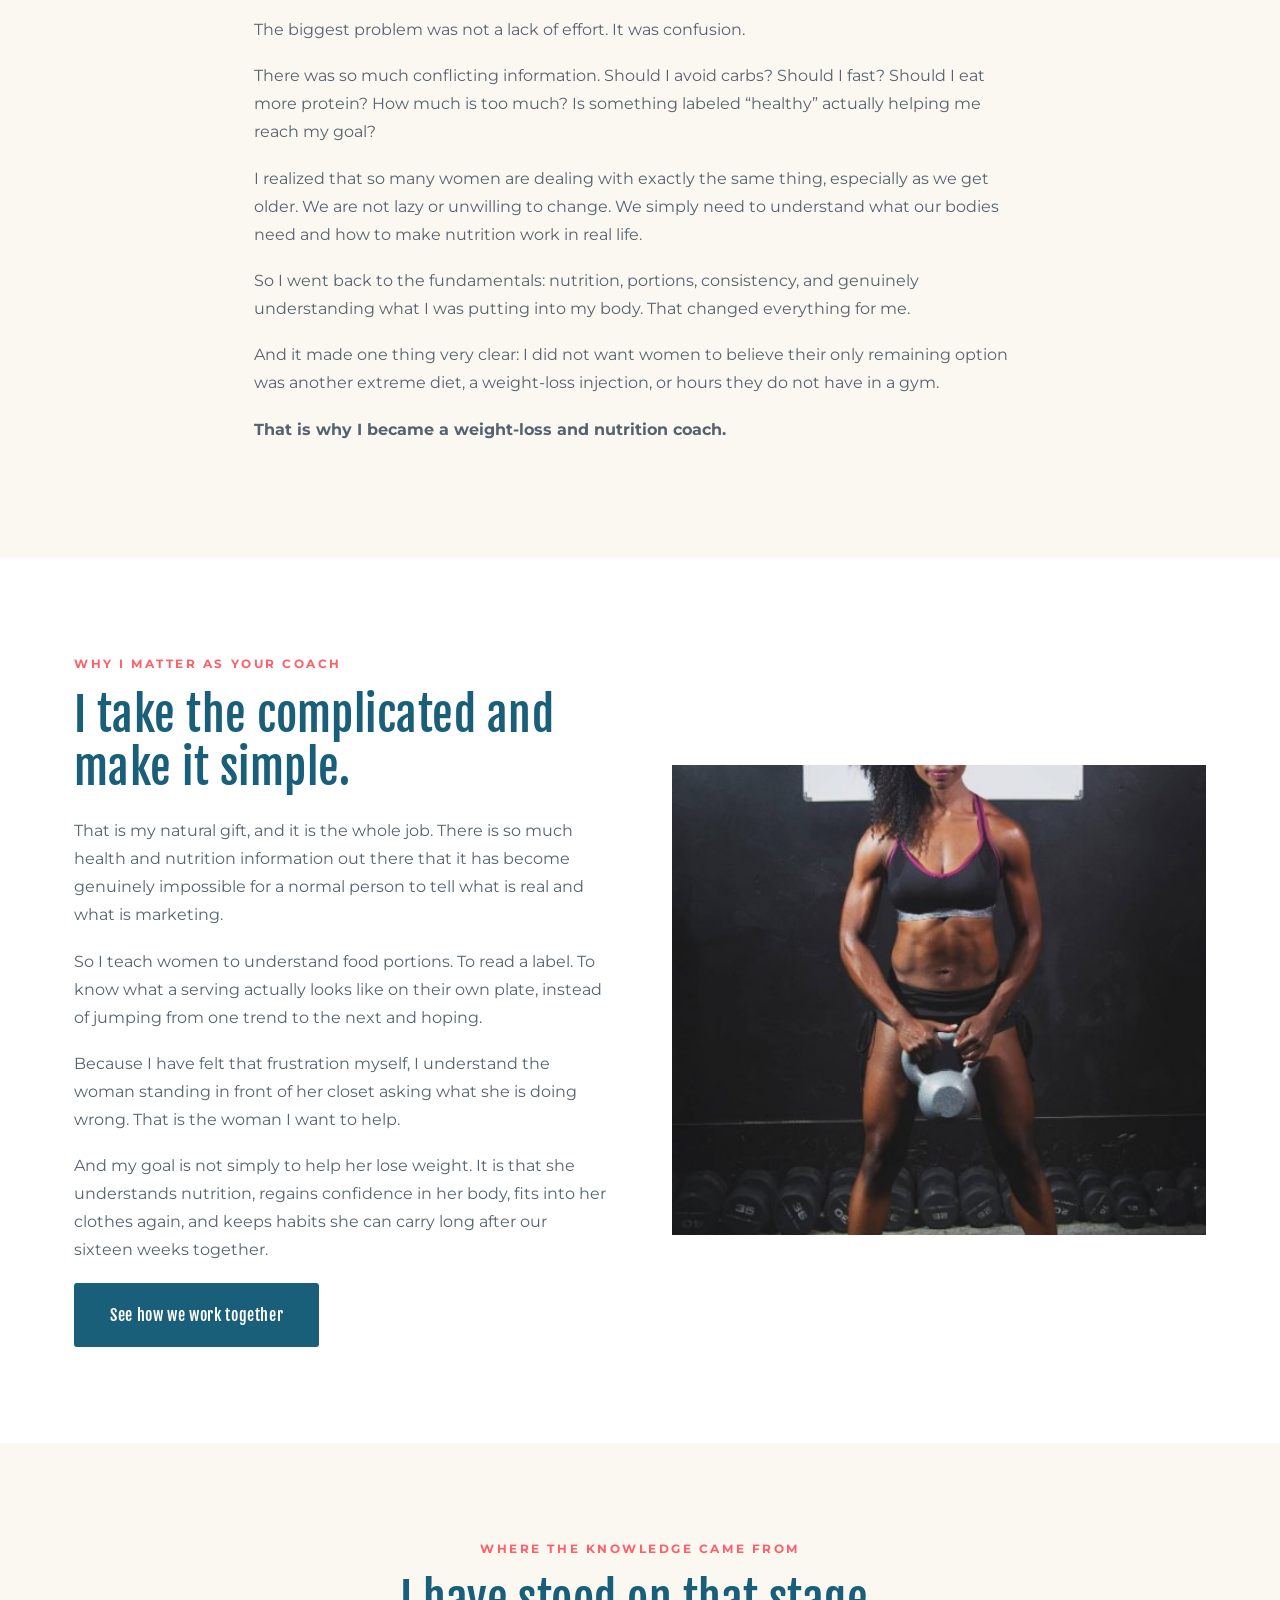
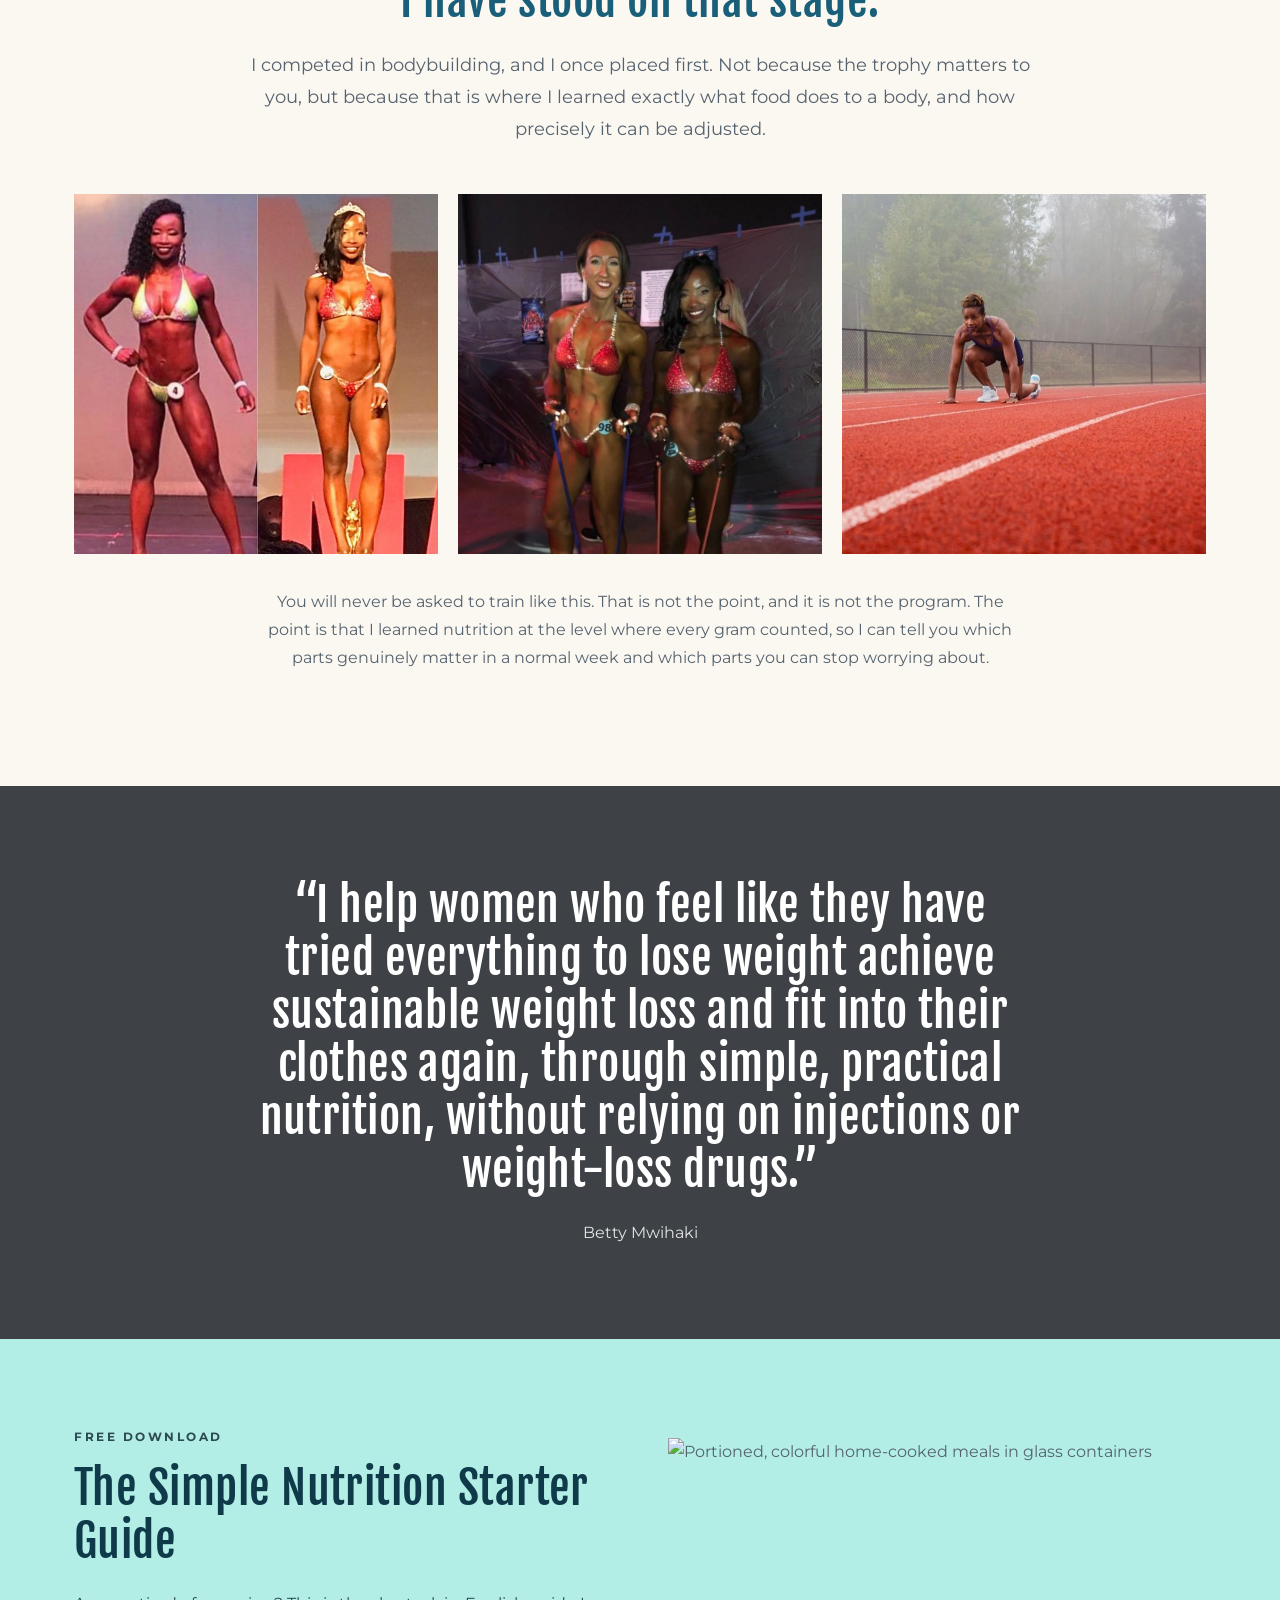
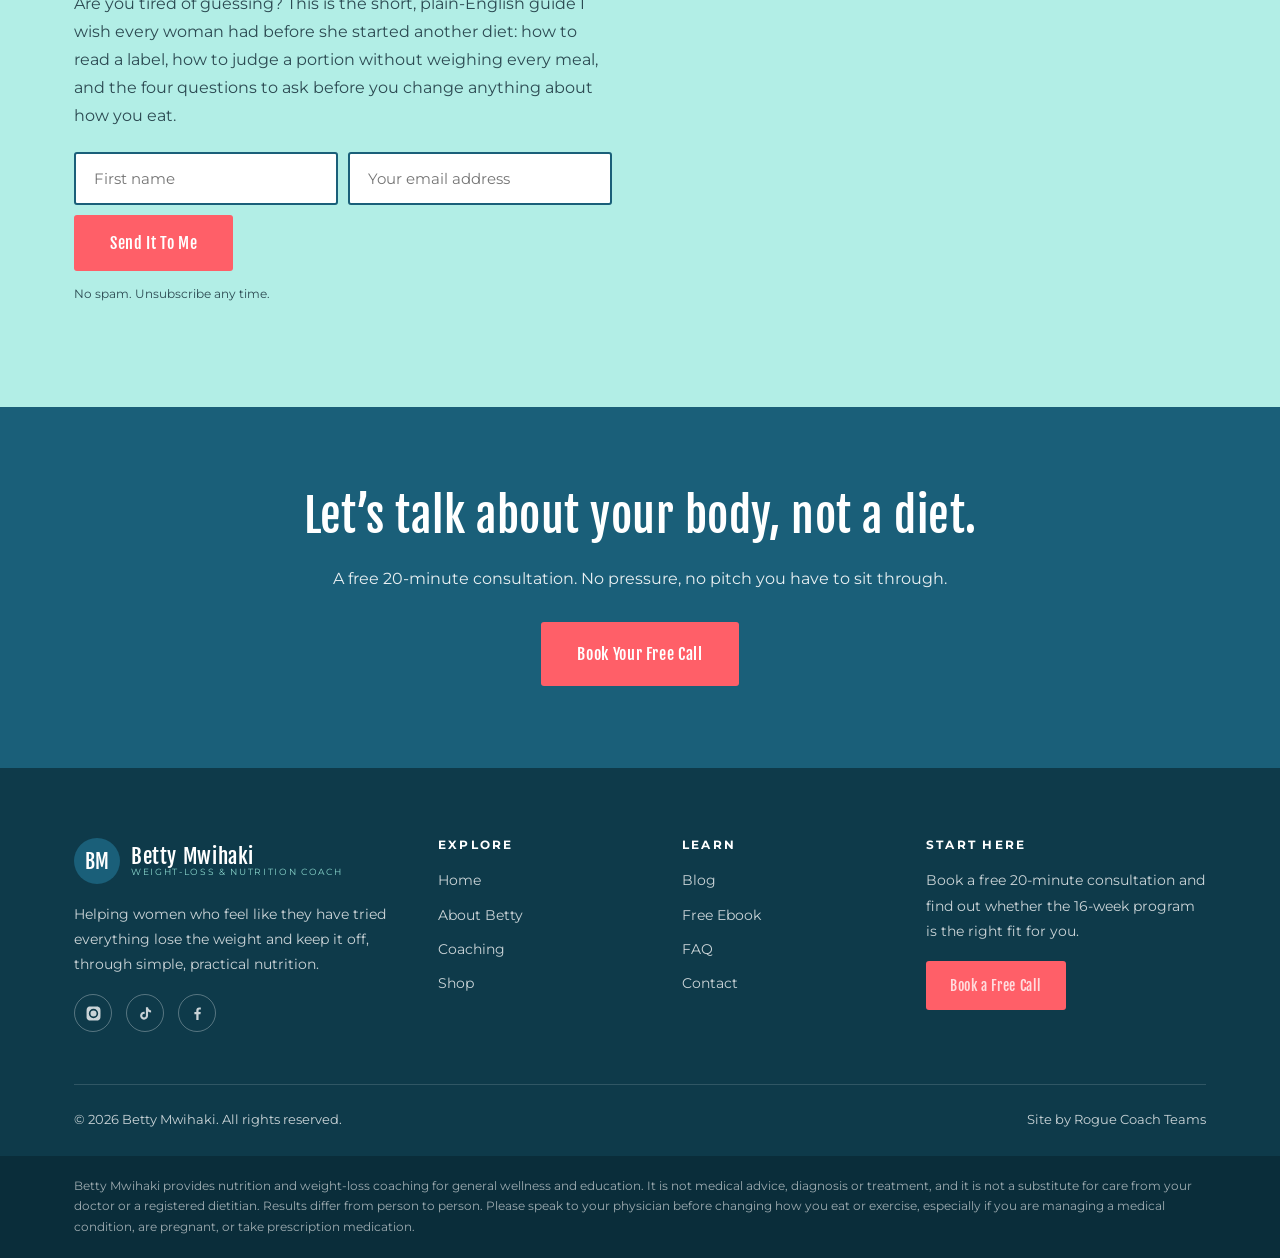
==== commit c0804818: "Replace stock people with Betty's real photos and videos Reviewed all 21 photos and 7 videos she sup" ====
--- a/about.html
+++ b/about.html
@@ -60,12 +60,7 @@
         trophy. It was realizing how much of what I had been taught about food
         before that point was noise.</p>
       </div>
-      <div class="split-media ph-media"><img src="https://images.pexels.com/photos/7552695/pexels-photo-7552695.jpeg?auto=compress&cs=tinysrgb&w=1000&h=1200&fit=crop" alt="Stock photograph of a woman. Placeholder, not Betty Mwihaki."></div>
-    </div>
-    <div class="todo">
-      <strong>Draft note:</strong> this portrait is a placeholder. Replace with a real
-      photo of Betty. Ideally one from a competition and one relaxed, in a kitchen
-      or outdoors.
+      <div class="split-media"><img src="assets/img/betty-portrait.jpg" alt="Betty Mwihaki smiling, beside a framed photograph of herself competing"></div>
     </div>
   </div>
 </section>
@@ -99,7 +94,7 @@
 <section class="section">
   <div class="wrap">
     <div class="split reverse">
-      <div class="split-media"><img src="https://images.pexels.com/photos/11598903/pexels-photo-11598903.jpeg?auto=compress&cs=tinysrgb&w=1100&h=900&fit=crop" alt="Women together, laughing"></div>
+      <div class="split-media"><img src="assets/img/betty-kettlebell.jpg" alt="Betty holding a kettlebell in a training studio"></div>
       <div>
         <p class="eyebrow">Why I matter as your coach</p>
         <h2>I take the complicated and make it simple.</h2>
@@ -118,6 +113,29 @@
         <a class="btn btn-primary" href="services.html">See how we work together</a>
       </div>
     </div>
+  </div>
+</section>
+
+<section class="section cream">
+  <div class="wrap">
+    <div class="narrow center" style="margin-bottom:48px">
+      <p class="eyebrow">Where the knowledge came from</p>
+      <h2>I have stood on that stage.</h2>
+      <p class="lede">I competed in bodybuilding, and I once placed first. Not because
+      the trophy matters to you, but because that is where I learned exactly what
+      food does to a body, and how precisely it can be adjusted.</p>
+    </div>
+    <div class="comp-strip">
+      <img src="assets/img/betty-stage.jpg" alt="Betty competing on stage at a bodybuilding show">
+      <img src="assets/img/betty-backstage.jpg" alt="Betty warming up backstage before a competition">
+      <img src="assets/img/betty-track.jpg" alt="Betty at the start line of a running track">
+    </div>
+    <p class="center" style="margin-top:34px;max-width:760px;margin-left:auto;margin-right:auto">
+      You will never be asked to train like this. That is not the point, and it is not
+      the program. The point is that I learned nutrition at the level where every
+      gram counted, so I can tell you which parts genuinely matter in a normal week
+      and which parts you can stop worrying about.
+    </p>
   </div>
 </section>
 
--- a/assets/style.css
+++ b/assets/style.css
@@ -313,7 +313,7 @@
   .nav .btn{margin:14px 0 0;}
   .nav-toggle{display:block;}
   .site-header{position:relative;}
-  .cards,.quotes,.tiers,.products,.posts,.results{grid-template-columns:1fr;gap:32px;}
+  .cards,.quotes,.tiers,.products,.posts,.results,.reels,.comp-strip{grid-template-columns:1fr;gap:32px;}
   .split,.contact-grid{grid-template-columns:1fr;gap:36px;}
   .split.reverse .split-media{order:0;}
   .split img{height:320px;}
@@ -330,12 +330,16 @@
   .hero{min-height:520px;padding:80px 20px;}
 }
 
-/* ---------- placeholder image ribbon (draft only, remove at launch) ---------- */
-.ph-media{position:relative;}
-.ph-media::after{
-  content:"PLACEHOLDER \2014 STOCK PHOTO, NOT BETTY";
-  position:absolute;left:0;right:0;bottom:0;
-  background:rgba(209,0,61,.92);color:#fff;
-  font-family:var(--sans);font-size:.68rem;font-weight:700;letter-spacing:.14em;
-  text-align:center;padding:10px 8px;
-}
+
+/* ---------- video reels ---------- */
+.reels{display:grid;grid-template-columns:repeat(3,1fr);gap:28px;}
+.reel{margin:0;background:#fff;border:1px solid var(--line);}
+.reel video{width:100%;aspect-ratio:1/1;object-fit:cover;display:block;background:#000;}
+.reel figcaption{
+  padding:16px 20px;font-family:var(--display);font-size:.98rem;
+  color:var(--teal);letter-spacing:.02em;
+}
+
+/* ---------- competition strip ---------- */
+.comp-strip{display:grid;grid-template-columns:repeat(3,1fr);gap:20px;}
+.comp-strip img{width:100%;height:360px;object-fit:cover;object-position:center top;}
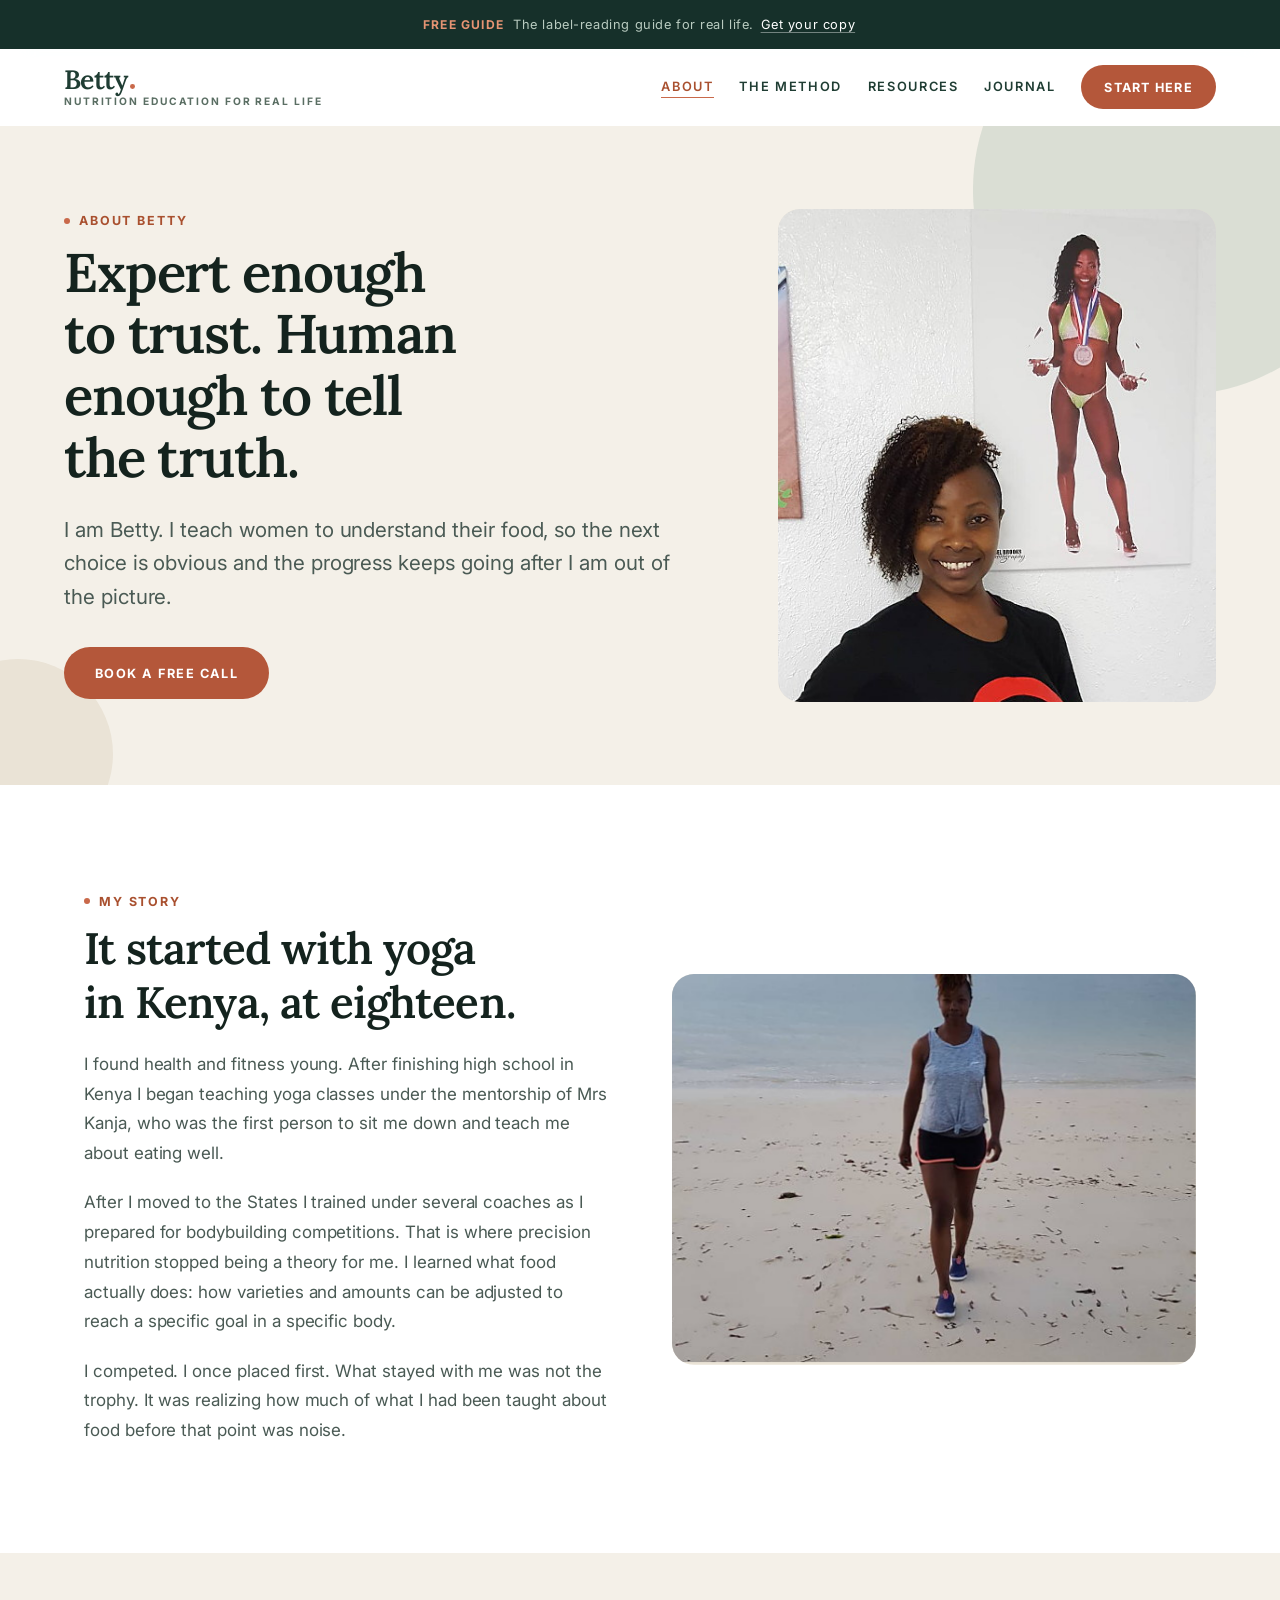
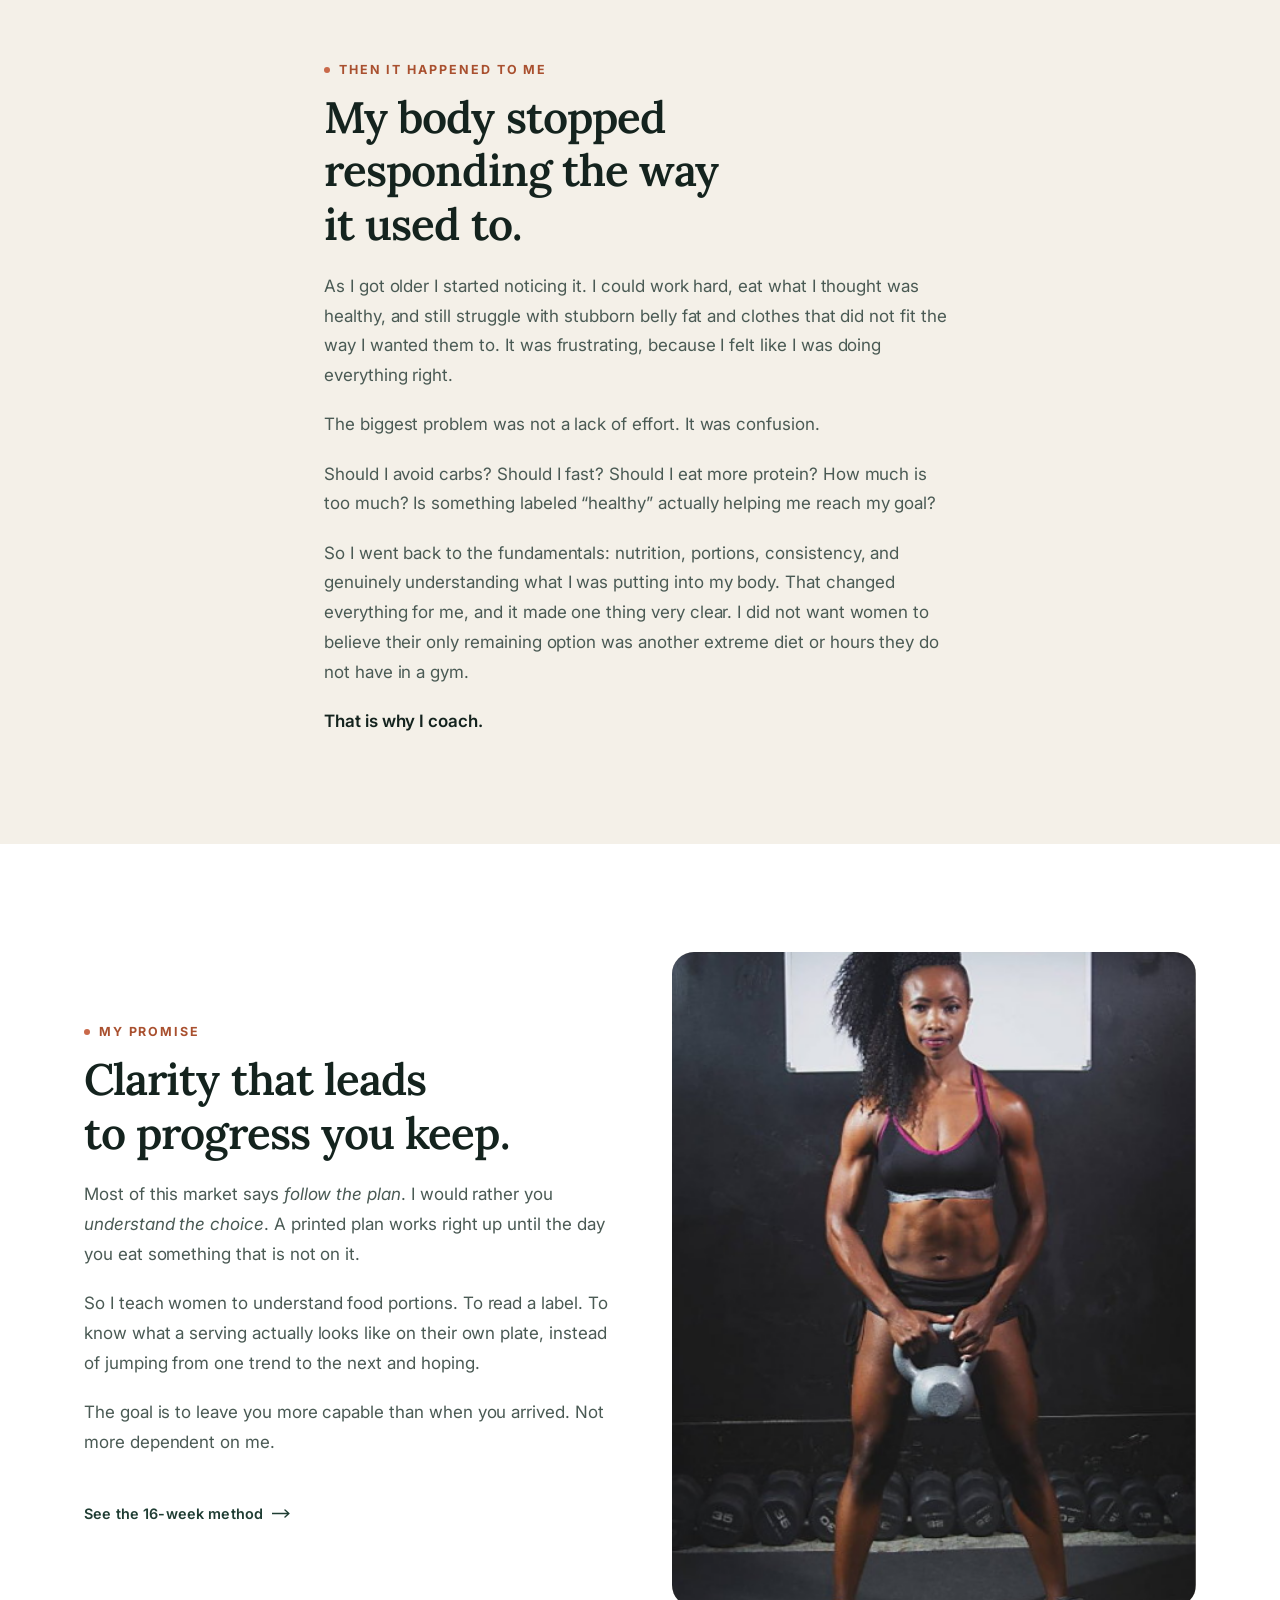
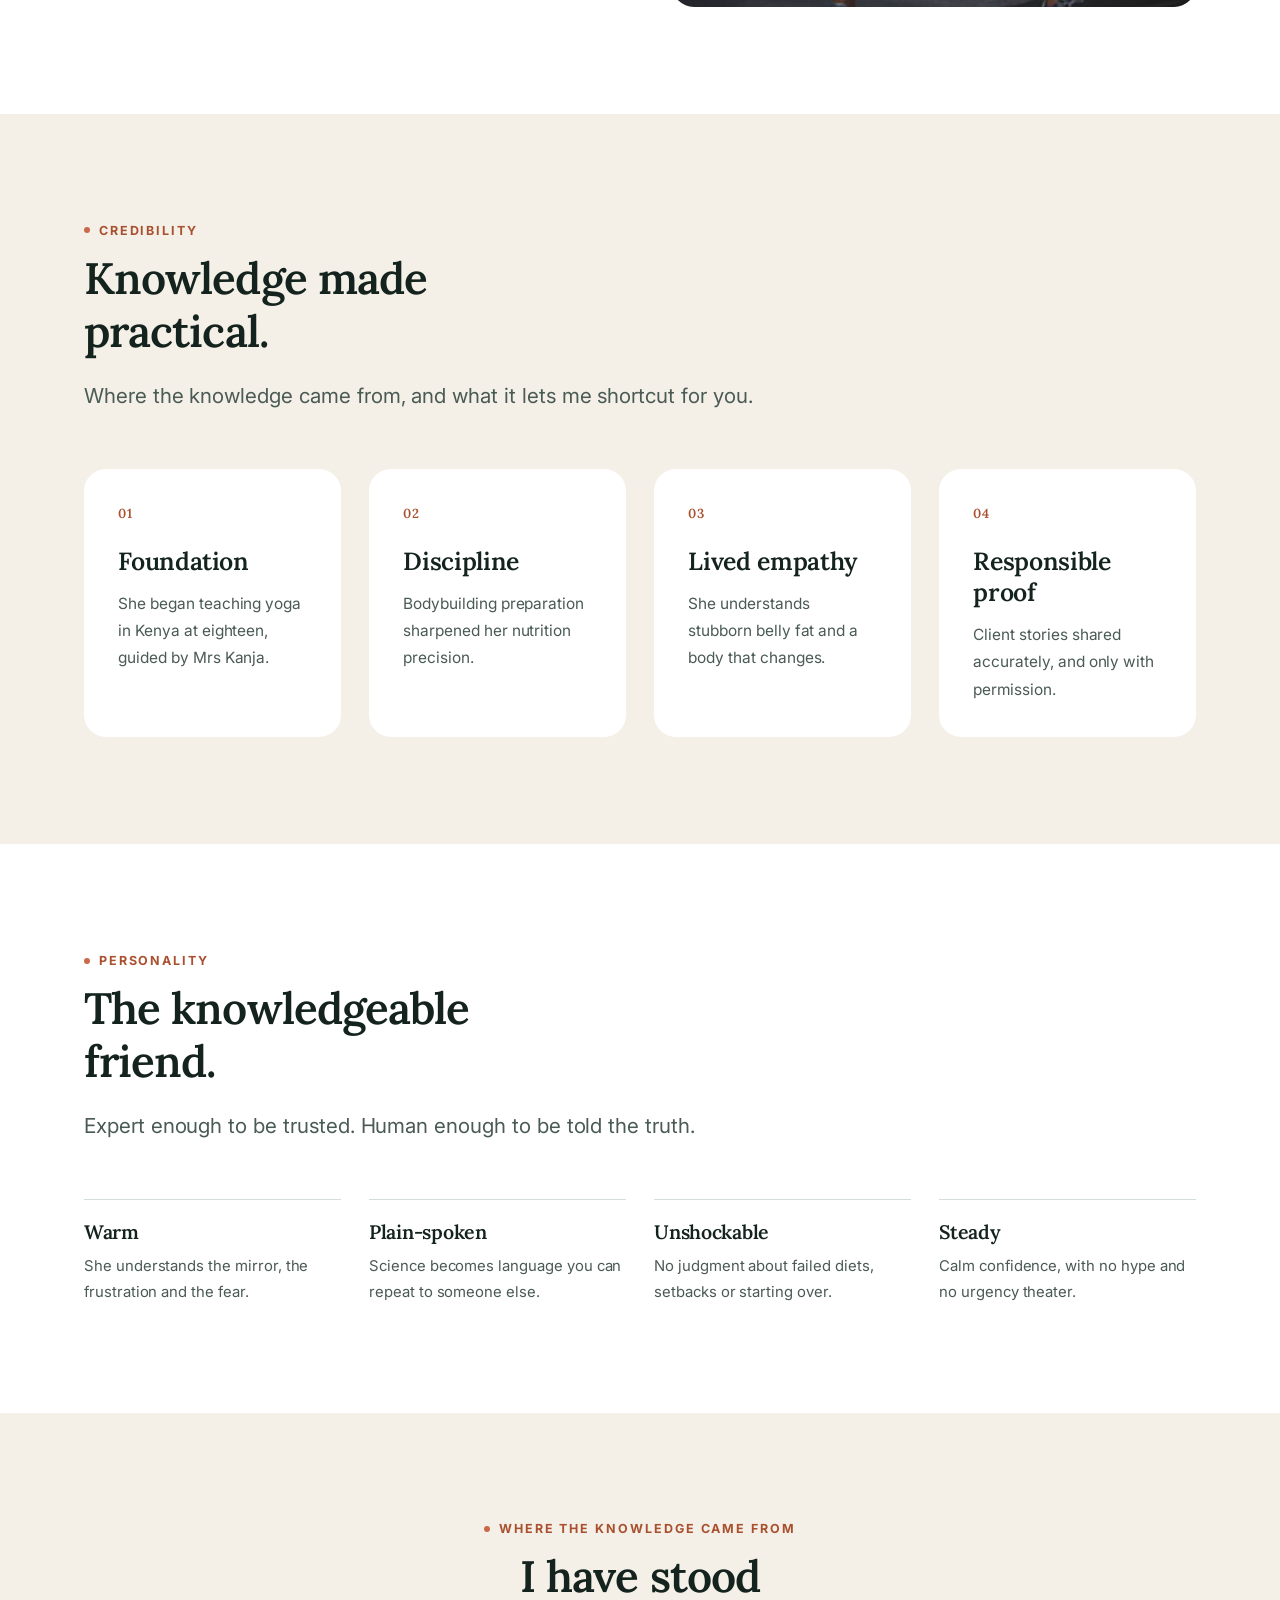
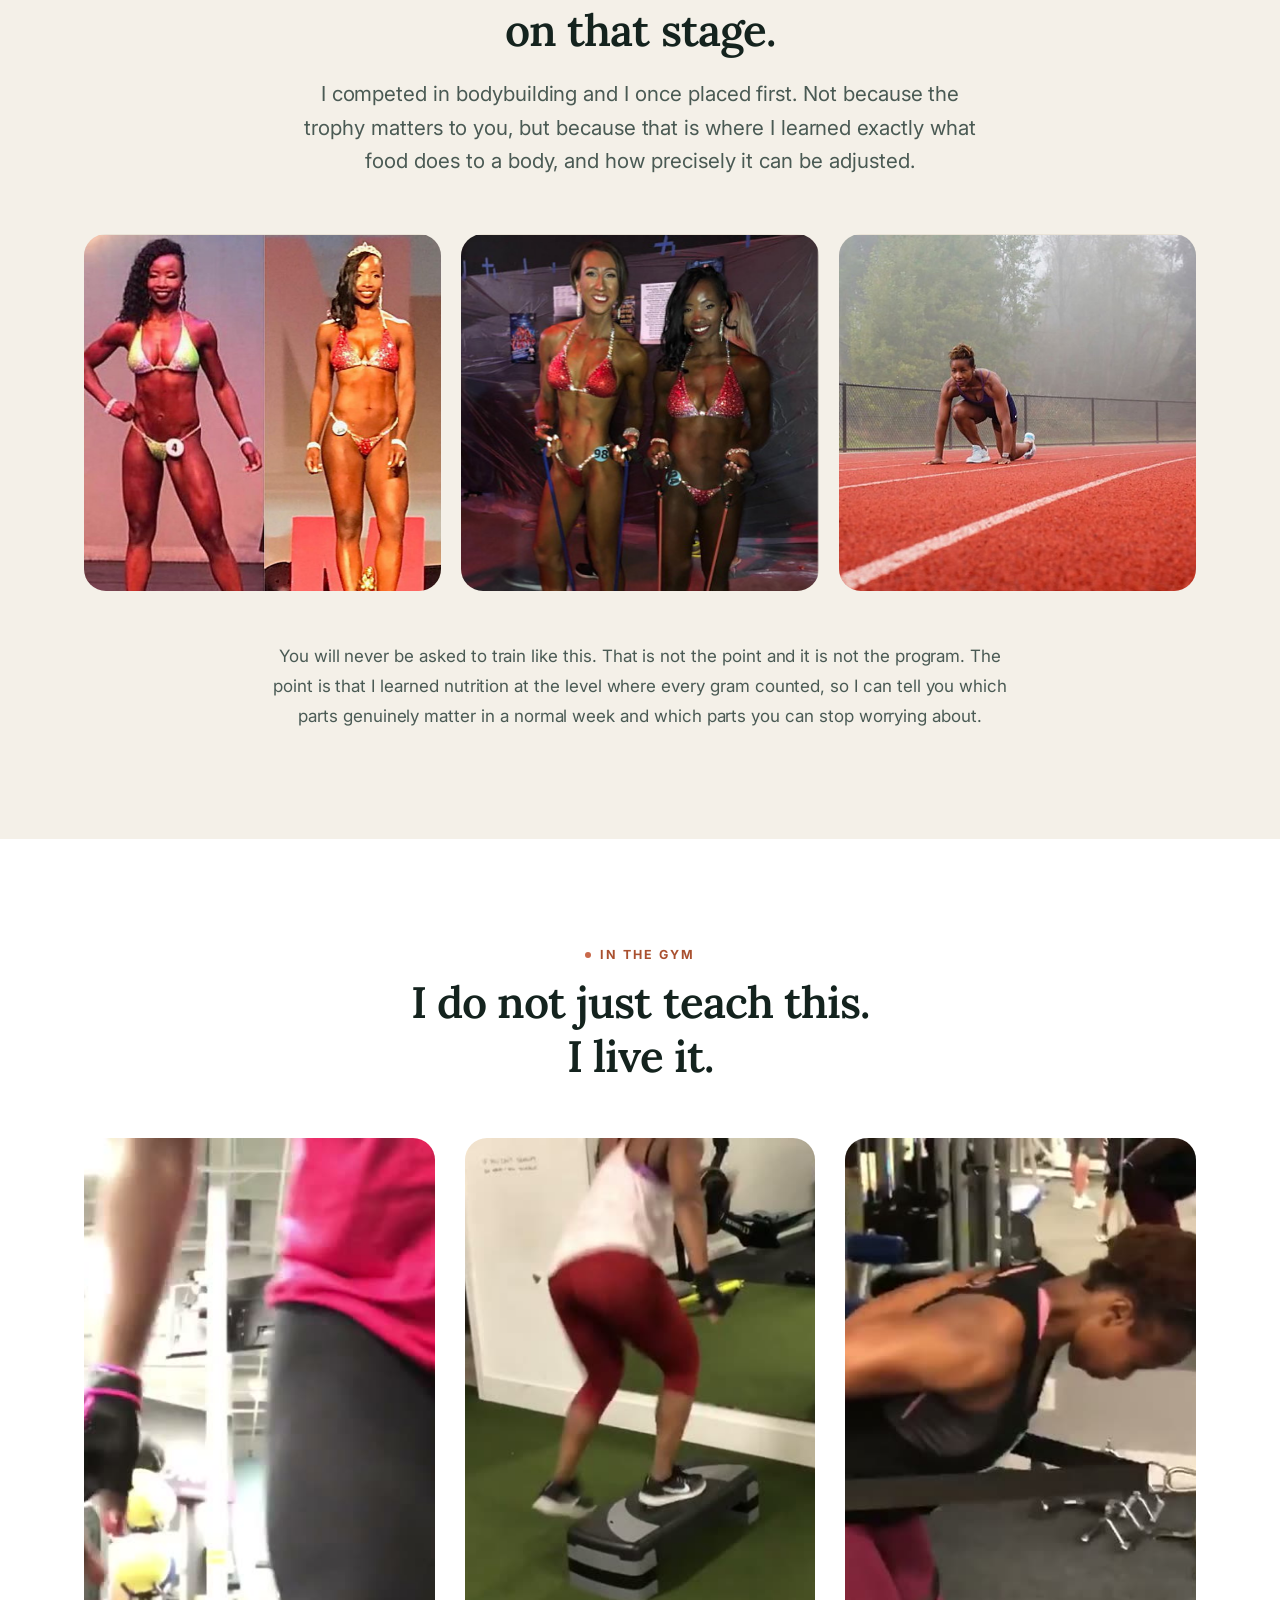
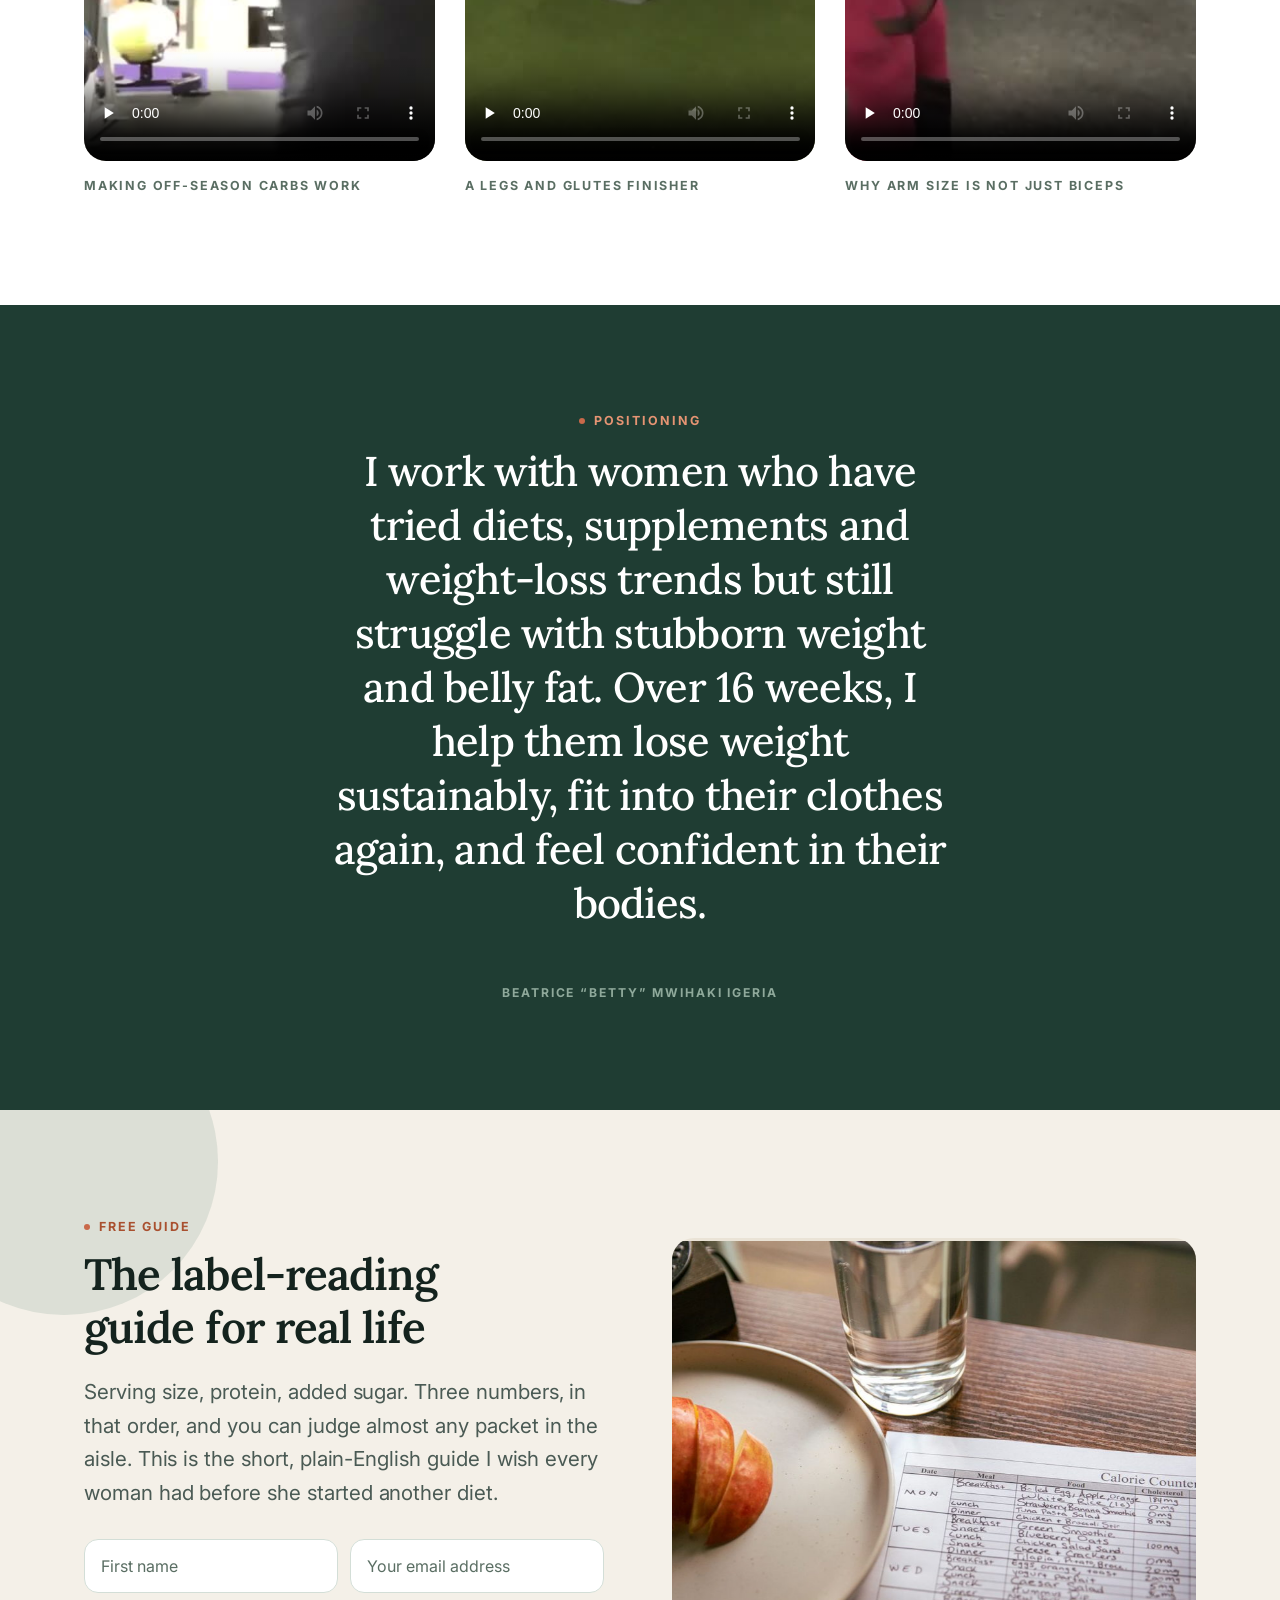
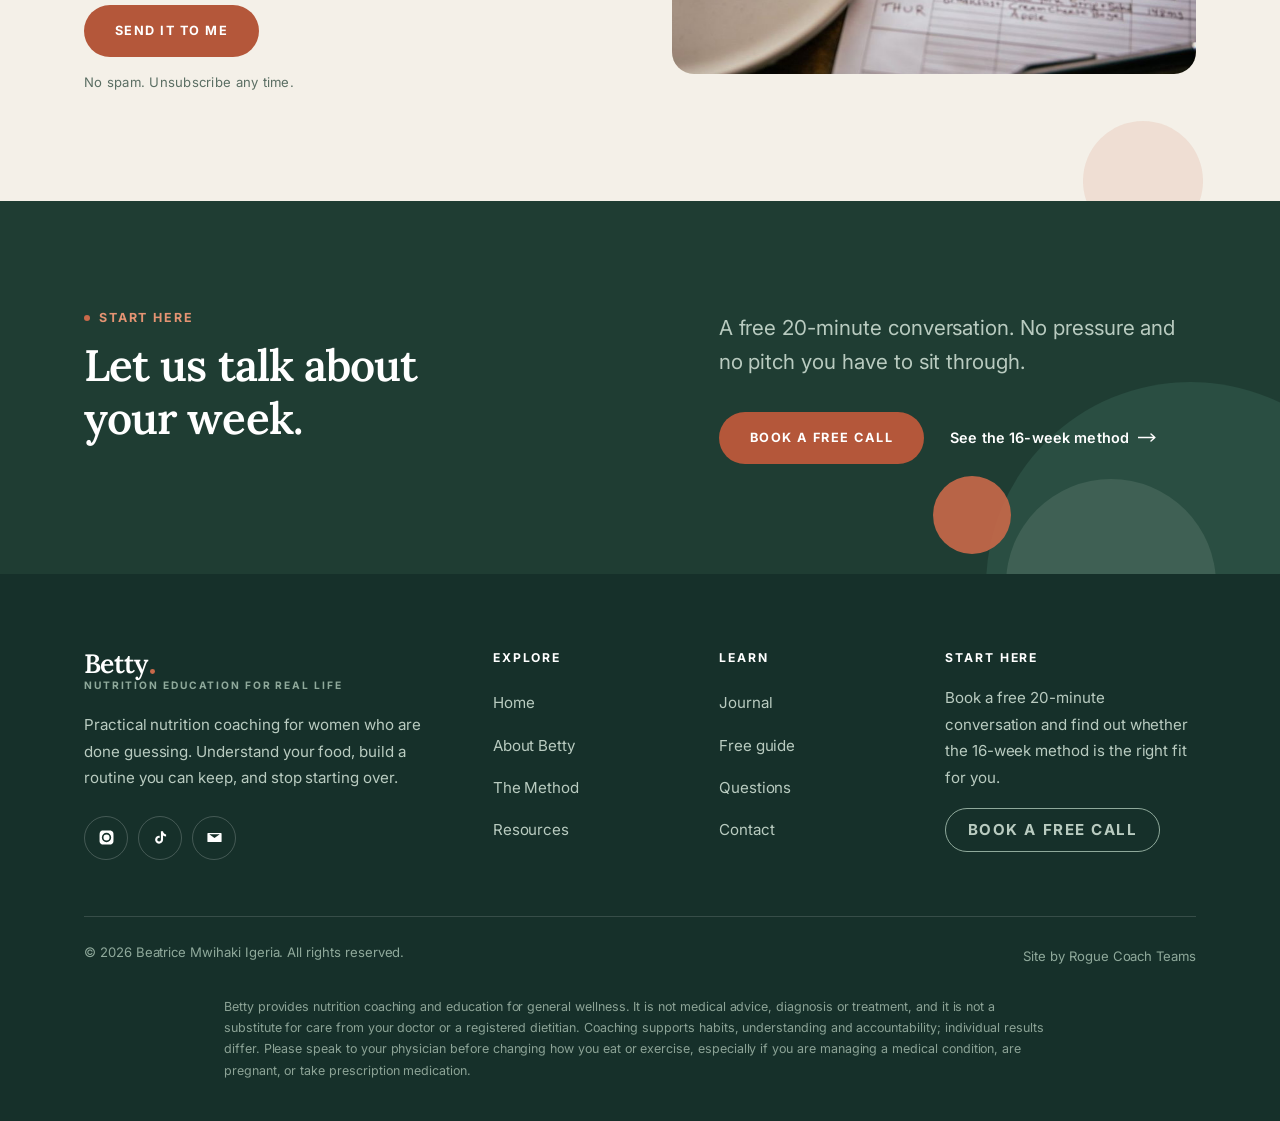
==== commit a1d76156: "Rebrand to the Betty Brand Identity Deck, with a full motion system Replaces the August draft's teal" ====
--- a/about.html
+++ b/about.html
@@ -3,204 +3,306 @@
 <head>
 <meta charset="utf-8">
 <meta name="viewport" content="width=device-width, initial-scale=1">
-<title>About Betty Mwihaki | From Bodybuilding Stage to Nutrition Coach</title>
-<meta name="description" content="Betty Mwihaki started teaching yoga in Kenya at 18 and went on to compete in bodybuilding. Today she coaches women through simple, practical nutrition.">
+<title>About Betty | Nutrition Education for Real Life</title>
+<meta name="description" content="Betty began teaching yoga in Kenya at eighteen and went on to compete in bodybuilding. Today she coaches women to understand their food.">
+<meta name="theme-color" content="#1F3D33">
+<meta property="og:title" content="About Betty | Nutrition Education for Real Life">
+<meta property="og:description" content="Betty began teaching yoga in Kenya at eighteen and went on to compete in bodybuilding. Today she coaches women to understand their food.">
+<meta property="og:type" content="website">
 <link rel="preconnect" href="https://fonts.googleapis.com">
 <link rel="preconnect" href="https://fonts.gstatic.com" crossorigin>
-<link href="https://fonts.googleapis.com/css2?family=Fjalla+One&family=Montserrat:wght@400;500;600;700&display=swap" rel="stylesheet">
+<link href="https://fonts.googleapis.com/css2?family=Inter:wght@300..700&family=Lora:ital,wght@0,400..700;1,400..700&display=swap" rel="stylesheet">
 <link rel="stylesheet" href="assets/style.css">
-<link rel="icon" href="data:image/svg+xml,<svg xmlns='http://www.w3.org/2000/svg' viewBox='0 0 100 100'><circle cx='50' cy='50' r='50' fill='%231A5F79'/><text x='50' y='68' font-size='52' font-family='Arial' font-weight='bold' fill='white' text-anchor='middle'>B</text></svg>">
+<link rel="icon" href="assets/favicon.svg" type="image/svg+xml">
+<link rel="apple-touch-icon" href="assets/favicon.svg">
+<script>document.documentElement.classList.add('js');window.addEventListener('error',function(){document.documentElement.classList.remove('js')},true);</script>
 </head>
 <body>
+<a class="skip" href="#main">Skip to content</a>
 
 <div class="announce">
-  FREE EBOOK: <em>The Simple Nutrition Starter Guide</em>.
-  <a href="index.html#freebie">Get your copy here</a>
+  <b>Free guide</b> &nbsp;The label-reading guide for real life.
+  <a href="index.html#guide">Get your copy</a>
 </div>
 
 <header class="site-header">
+  <div class="nav-scrim" id="navScrim"></div>
   <div class="header-inner">
-    <a class="logo" href="index.html">
-      <span class="logo-mark">BM</span>
-      <span class="logo-text">
-        <span class="logo-name">Betty Mwihaki</span>
-        <span class="logo-sub">Weight-Loss &amp; Nutrition Coach</span>
-      </span>
+    <a class="logo" href="index.html" aria-label="Betty, nutrition education for real life">
+      <span class="logo-name">Betty<span class="pt"></span></span>
+      <span class="logo-sub">Nutrition education for real life</span>
     </a>
-    <button class="nav-toggle" id="navToggle" aria-label="Menu" aria-expanded="false">&#9776;</button>
-    <nav class="nav" id="nav">
-      <a href="index.html">Home</a><a href="about.html" class="active">About</a><a href="services.html">Services</a><a href="shop.html">Shop</a><a href="blog.html">Blog</a><a href="contact.html">Contact</a>
-      <a class="btn btn-coral btn-sm" href="contact.html#book">Book a Free Call</a>
+    <button class="nav-toggle" id="navToggle" aria-label="Menu" aria-expanded="false" aria-controls="nav">
+      <span></span><span></span><span></span>
+    </button>
+    <nav class="nav" id="nav" aria-label="Main">
+      <a href="about.html" class="active">About</a>
+      <a href="services.html">The Method</a>
+      <a href="shop.html">Resources</a>
+      <a href="blog.html">Journal</a>
+      <a class="btn btn-clay btn-sm" href="contact.html#book">Start here</a>
     </nav>
   </div>
 </header>
 
-<section class="hero hero-sm" style="background-image:url('https://images.pexels.com/photos/37321079/pexels-photo-37321079.jpeg?auto=compress&cs=tinysrgb&w=1900&h=900&fit=crop')">
-  <div class="hero-inner">
-    <h1>Hi, I&rsquo;m Betty</h1>
-    <p>Weight-loss and nutrition coach, and a woman who has stood exactly where you are.</p>
-    
-  </div>
-</section>
-
-<section class="section">
+<div class="rail" aria-hidden="true"><div class="rail-line"><div class="rail-fill"></div><div class="rail-pt"></div></div></div>
+
+<main id="main">
+
+<section class="phero" data-sec="About">
+  <div class="wrap wide">
+    <div class="phero-grid">
+      <div>
+        <p class="eyebrow">About Betty</p>
+        <h1 data-rv="lines"><span class="ln"><i>Expert enough</i></span>
+        <span class="ln"><i>to trust. Human</i></span>
+        <span class="ln"><i>enough to tell</i></span>
+        <span class="ln"><i>the truth.</i></span></h1>
+        <p class="lede" data-rv style="--d:560ms">I am Betty. I teach women to understand their food, so
+        the next choice is obvious and the progress keeps going after I am out of
+        the picture.</p>
+        <div class="actions" data-rv style="--d:660ms"><a class="btn btn-clay " href="contact.html#book">Book a free call</a></div>
+      </div>
+      <div><div class="imgwrap tall dn" style="--ar:4/4.5"><div class="par"><img src="assets/img/betty-portrait.jpg" alt="Betty smiling in a Strength tee, beside a framed photograph of herself competing" fetchpriority="high" decoding="async"></div></div></div>
+    </div>
+  </div>
+  <div class="shapes" aria-hidden="true"><span class="shape s1 d1"></span><span class="shape s2 d2"></span></div>
+</section>
+
+<section class="s" data-sec="Her story">
   <div class="wrap">
     <div class="split">
-      <div>
+      <div class="split-copy">
         <p class="eyebrow">My story</p>
-        <h2>It started with yoga in Kenya, at eighteen.</h2>
-        <p>I found health and fitness young. After finishing high school in Kenya I
-        began teaching yoga classes under the mentorship of Mrs Kanja, who was the
-        first person to sit me down and teach me about eating well.</p>
-        <p>After I moved to the States I trained under several coaches as I prepared
-        for bodybuilding competitions. That is where precision nutrition stopped
-        being a theory for me. I learned what food actually does: how varieties
-        and amounts can be adjusted to reach a specific goal in a specific body.</p>
-        <p>I competed. I once placed first. And what stayed with me was not the
-        trophy. It was realizing how much of what I had been taught about food
-        before that point was noise.</p>
-      </div>
-      <div class="split-media"><img src="assets/img/betty-portrait.jpg" alt="Betty Mwihaki smiling, beside a framed photograph of herself competing"></div>
-    </div>
-  </div>
-</section>
-
-<section class="section cream">
+        <h2 data-rv="lines"><span class="ln"><i>It started with yoga</i></span>
+        <span class="ln"><i>in Kenya, at eighteen.</i></span></h2>
+        <p data-rv style="--d:140ms">I found health and fitness young. After finishing high school
+        in Kenya I began teaching yoga classes under the mentorship of Mrs Kanja,
+        who was the first person to sit me down and teach me about eating well.</p>
+        <p data-rv style="--d:200ms">After I moved to the States I trained under several coaches
+        as I prepared for bodybuilding competitions. That is where precision
+        nutrition stopped being a theory for me. I learned what food actually
+        does: how varieties and amounts can be adjusted to reach a specific goal
+        in a specific body.</p>
+        <p data-rv style="--d:260ms">I competed. I once placed first. What stayed with me was not
+        the trophy. It was realizing how much of what I had been taught about
+        food before that point was noise.</p>
+      </div>
+      <div class="split-media"><div class="imgwrap wide" style="--ar:1.34/1"><div class="par"><img src="assets/img/betty-beach.jpg" alt="Betty walking on a beach" loading="lazy" decoding="async"></div></div></div>
+    </div>
+  </div>
+</section>
+
+<section class="s bg-oat">
   <div class="wrap narrow">
     <p class="eyebrow">Then it happened to me</p>
-    <h2>My body stopped responding the way it used to.</h2>
-    <p>As I got older, I started noticing it. I could work hard, eat what I thought
-    was healthy, and still struggle with stubborn belly fat and clothes that did not
-    fit the way I wanted them to. It was frustrating, because I felt like I was
-    doing everything right.</p>
-    <p>The biggest problem was not a lack of effort. It was confusion.</p>
-    <p>There was so much conflicting information. Should I avoid carbs? Should I
-    fast? Should I eat more protein? How much is too much? Is something labeled
-    &ldquo;healthy&rdquo; actually helping me reach my goal?</p>
-    <p>I realized that so many women are dealing with exactly the same thing,
-    especially as we get older. We are not lazy or unwilling to change. We simply
-    need to understand what our bodies need and how to make nutrition work in real
-    life.</p>
-    <p>So I went back to the fundamentals: nutrition, portions, consistency, and
-    genuinely understanding what I was putting into my body. That changed
-    everything for me.</p>
-    <p>And it made one thing very clear: I did not want women to believe their only
-    remaining option was another extreme diet, a weight-loss injection, or hours
-    they do not have in a gym.</p>
-    <p><strong>That is why I became a weight-loss and nutrition coach.</strong></p>
-  </div>
-</section>
-
-<section class="section">
+    <h2 data-rv="lines"><span class="ln"><i>My body stopped</i></span>
+        <span class="ln"><i>responding the way</i></span>
+        <span class="ln"><i>it used to.</i></span></h2>
+    <p data-rv style="--d:140ms">As I got older I started noticing it. I could work hard, eat what I
+    thought was healthy, and still struggle with stubborn belly fat and clothes
+    that did not fit the way I wanted them to. It was frustrating, because I felt
+    like I was doing everything right.</p>
+    <p data-rv style="--d:180ms">The biggest problem was not a lack of effort. It was confusion.</p>
+    <p data-rv style="--d:220ms">Should I avoid carbs? Should I fast? Should I eat more protein? How
+    much is too much? Is something labeled &ldquo;healthy&rdquo; actually helping me reach
+    my goal?</p>
+    <p data-rv style="--d:260ms">So I went back to the fundamentals: nutrition, portions, consistency,
+    and genuinely understanding what I was putting into my body. That changed
+    everything for me, and it made one thing very clear. I did not want women to
+    believe their only remaining option was another extreme diet or hours they do
+    not have in a gym.</p>
+    <p data-rv style="--d:300ms"><strong>That is why I coach.</strong></p>
+  </div>
+</section>
+
+<section class="s" data-sec="The promise">
   <div class="wrap">
     <div class="split reverse">
-      <div class="split-media"><img src="assets/img/betty-kettlebell.jpg" alt="Betty holding a kettlebell in a training studio"></div>
-      <div>
-        <p class="eyebrow">Why I matter as your coach</p>
-        <h2>I take the complicated and make it simple.</h2>
-        <p>That is my natural gift, and it is the whole job. There is so much health
-        and nutrition information out there that it has become genuinely impossible
-        for a normal person to tell what is real and what is marketing.</p>
-        <p>So I teach women to understand food portions. To read a label. To know
-        what a serving actually looks like on their own plate, instead of jumping
-        from one trend to the next and hoping.</p>
-        <p>Because I have felt that frustration myself, I understand the woman
-        standing in front of her closet asking what she is doing wrong. That is the
-        woman I want to help.</p>
-        <p>And my goal is not simply to help her lose weight. It is that she
-        understands nutrition, regains confidence in her body, fits into her clothes
-        again, and keeps habits she can carry long after our sixteen weeks together.</p>
-        <a class="btn btn-primary" href="services.html">See how we work together</a>
-      </div>
-    </div>
-  </div>
-</section>
-
-<section class="section cream">
-  <div class="wrap">
-    <div class="narrow center" style="margin-bottom:48px">
-      <p class="eyebrow">Where the knowledge came from</p>
-      <h2>I have stood on that stage.</h2>
-      <p class="lede">I competed in bodybuilding, and I once placed first. Not because
-      the trophy matters to you, but because that is where I learned exactly what
-      food does to a body, and how precisely it can be adjusted.</p>
-    </div>
-    <div class="comp-strip">
-      <img src="assets/img/betty-stage.jpg" alt="Betty competing on stage at a bodybuilding show">
-      <img src="assets/img/betty-backstage.jpg" alt="Betty warming up backstage before a competition">
-      <img src="assets/img/betty-track.jpg" alt="Betty at the start line of a running track">
-    </div>
-    <p class="center" style="margin-top:34px;max-width:760px;margin-left:auto;margin-right:auto">
-      You will never be asked to train like this. That is not the point, and it is not
-      the program. The point is that I learned nutrition at the level where every
-      gram counted, so I can tell you which parts genuinely matter in a normal week
-      and which parts you can stop worrying about.
+      <div class="split-media"><div class="imgwrap tall"><div class="par"><img src="assets/img/betty-kettlebell.jpg" alt="Betty holding a kettlebell in a training studio" loading="lazy" decoding="async"></div></div></div>
+      <div class="split-copy">
+        <p class="eyebrow">My promise</p>
+        <h2 data-rv="lines"><span class="ln"><i>Clarity that leads</i></span>
+        <span class="ln"><i>to progress you keep.</i></span></h2>
+        <p data-rv style="--d:140ms">Most of this market says <em>follow the plan</em>. I would rather
+        you <em>understand the choice</em>. A printed plan works right up until the
+        day you eat something that is not on it.</p>
+        <p data-rv style="--d:200ms">So I teach women to understand food portions. To read a label.
+        To know what a serving actually looks like on their own plate, instead of
+        jumping from one trend to the next and hoping.</p>
+        <p data-rv style="--d:260ms">The goal is to leave you more capable than when you arrived.
+        Not more dependent on me.</p>
+        <div class="actions" data-rv style="--d:320ms"><a class="tlink" href="services.html">See the 16-week method<svg class="ar" viewBox="0 0 19 9" fill="none" aria-hidden="true"><path d="M0 4.5h16.5M13 1l3.9 3.5L13 8" stroke="currentColor" stroke-width="1.4" stroke-linecap="round" stroke-linejoin="round"/></svg></a></div>
+      </div>
+    </div>
+  </div>
+</section>
+
+<section class="s bg-oat" data-sec="Credibility">
+  <div class="wrap">
+    <div class="head">
+      <p class="eyebrow">Credibility</p>
+      <h2 data-rv="lines"><span class="ln"><i>Knowledge made</i></span>
+        <span class="ln"><i>practical.</i></span></h2>
+      <p class="lede" data-rv style="--d:140ms">Where the knowledge came from, and what it lets me
+      shortcut for you.</p>
+    </div>
+    <div class="cards four" data-stagger="100">
+      <div class="card"><span class="num">01</span><h3>Foundation</h3>
+        <p>She began teaching yoga in Kenya at eighteen, guided by Mrs Kanja.</p></div>
+      <div class="card"><span class="num">02</span><h3>Discipline</h3>
+        <p>Bodybuilding preparation sharpened her nutrition precision.</p></div>
+      <div class="card"><span class="num">03</span><h3>Lived empathy</h3>
+        <p>She understands stubborn belly fat and a body that changes.</p></div>
+      <div class="card"><span class="num">04</span><h3>Responsible proof</h3>
+        <p>Client stories shared accurately, and only with permission.</p></div>
+    </div>
+  </div>
+</section>
+
+<section class="s" data-sec="Personality">
+  <div class="wrap">
+    <div class="head">
+      <p class="eyebrow">Personality</p>
+      <h2 data-rv="lines"><span class="ln"><i>The knowledgeable</i></span>
+        <span class="ln"><i>friend.</i></span></h2>
+      <p class="lede" data-rv style="--d:140ms">Expert enough to be trusted. Human enough to be told
+      the truth.</p>
+    </div>
+    <div class="persona" data-stagger="100">
+      <div class="p"><h3>Warm</h3><p>She understands the mirror, the frustration and the fear.</p></div>
+      <div class="p"><h3>Plain-spoken</h3><p>Science becomes language you can repeat to someone else.</p></div>
+      <div class="p"><h3>Unshockable</h3><p>No judgment about failed diets, setbacks or starting over.</p></div>
+      <div class="p"><h3>Steady</h3><p>Calm confidence, with no hype and no urgency theater.</p></div>
+    </div>
+  </div>
+</section>
+
+<section class="s bg-oat" data-sec="The stage">
+  <div class="wrap">
+    <div class="head center">
+      <p class="eyebrow center">Where the knowledge came from</p>
+      <h2 data-rv="lines"><span class="ln"><i>I have stood</i></span>
+        <span class="ln"><i>on that stage.</i></span></h2>
+      <p class="lede" data-rv style="--d:140ms">I competed in bodybuilding and I once placed first. Not
+      because the trophy matters to you, but because that is where I learned
+      exactly what food does to a body, and how precisely it can be adjusted.</p>
+    </div>
+    <div class="strip3" data-stagger="140">
+      <div class="imgwrap sq"><div class="par"><img src="assets/img/betty-stage.jpg" alt="Betty competing on stage at a bodybuilding show" loading="lazy" decoding="async"></div></div><div class="imgwrap sq"><div class="par"><img src="assets/img/betty-backstage.jpg" alt="Betty warming up backstage before a competition" loading="lazy" decoding="async"></div></div><div class="imgwrap sq"><div class="par"><img src="assets/img/betty-track.jpg" alt="Betty at the start line of a running track" loading="lazy" decoding="async"></div></div>
+    </div>
+    <p class="center mt-l" data-rv style="max-width:760px;margin-left:auto;margin-right:auto">
+      You will never be asked to train like this. That is not the point and it is
+      not the program. The point is that I learned nutrition at the level where
+      every gram counted, so I can tell you which parts genuinely matter in a
+      normal week and which parts you can stop worrying about.
     </p>
   </div>
 </section>
 
-<section class="band-dark">
-  <div class="wrap narrow">
-    <h2>&ldquo;I help women who feel like they have tried everything to lose weight
-    achieve sustainable weight loss and fit into their clothes again, through
-    simple, practical nutrition, without relying on injections or weight-loss drugs.&rdquo;</h2>
-    <p>Betty Mwihaki</p>
-  </div>
-</section>
-
-
-<section class="freebie" id="freebie">
+<section class="s" data-sec="In the gym">
+  <div class="wrap">
+    <div class="head center">
+      <p class="eyebrow center">In the gym</p>
+      <h2 data-rv="lines"><span class="ln"><i>I do not just teach this.</i></span>
+        <span class="ln"><i>I live it.</i></span></h2>
+    </div>
+    <div class="reels" data-stagger="130">
+      <figure class="reel"><video controls preload="none" playsinline poster="assets/img/betty-carbs-poster.jpg">
+        <source src="assets/video/betty-carbs.mp4" type="video/mp4"></video>
+        <figcaption>Making off-season carbs work</figcaption></figure>
+      <figure class="reel"><video controls preload="none" playsinline poster="assets/img/betty-hiit-poster.jpg">
+        <source src="assets/video/betty-hiit.mp4" type="video/mp4"></video>
+        <figcaption>A legs and glutes finisher</figcaption></figure>
+      <figure class="reel"><video controls preload="none" playsinline poster="assets/img/betty-triceps-poster.jpg">
+        <source src="assets/video/betty-triceps.mp4" type="video/mp4"></video>
+        <figcaption>Why arm size is not just biceps</figcaption></figure>
+    </div>
+  </div>
+</section>
+
+<section class="s bg-forest">
+  <div class="wrap narrow center">
+    <p class="eyebrow center">Positioning</p>
+    <p class="serif-quote" data-rv style="color:#fff">
+      I work with women who have tried diets, supplements and weight-loss trends
+      but still struggle with stubborn weight and belly fat. Over 16 weeks, I
+      help them lose weight sustainably, fit into their clothes again, and feel
+      confident in their bodies.
+    </p>
+    <p class="mt-l" data-rv style="--d:160ms;font-size:.76rem;font-weight:700;letter-spacing:.16em;text-transform:uppercase;color:var(--sage)">
+      Beatrice &ldquo;Betty&rdquo; Mwihaki Igeria
+    </p>
+  </div>
+</section>
+
+<section class="freebie" id="guide" data-sec="Free guide">
   <div class="wrap">
     <div class="split">
-      <div>
-        <p class="eyebrow">Free Download</p>
-        <h2>The Simple Nutrition Starter Guide</h2>
-        <p>Are you tired of guessing? This is the short, plain-English guide I wish
-        every woman had before she started another diet: how to read a label,
-        how to judge a portion without weighing every meal, and the four questions
-        to ask before you change anything about how you eat.</p>
-        <form class="optin" action="https://formspree.io/f/REPLACE_ME" method="POST">
+      <div class="split-copy">
+        <p class="eyebrow">Free guide</p>
+        <h2 data-rv="lines"><span class="ln"><i>The label-reading</i></span>
+        <span class="ln"><i>guide for real life</i></span></h2>
+        <p class="lede" data-rv style="--d:120ms">Serving size, protein, added sugar. Three numbers, in
+        that order, and you can judge almost any packet in the aisle. This is the
+        short, plain-English guide I wish every woman had before she started
+        another diet.</p>
+        <form class="optin" action="https://formspree.io/f/REPLACE_ME" method="POST" data-rv style="--d:200ms">
           <input type="text" name="name" placeholder="First name" aria-label="First name" required>
           <input type="email" name="email" placeholder="Your email address" aria-label="Email address" required>
-          <input type="hidden" name="_subject" value="New ebook download - Simple Nutrition Starter Guide">
-          <button class="btn btn-coral" type="submit">Send It To Me</button>
+          <input type="hidden" name="_subject" value="New download - The label-reading guide for real life">
+          <button class="btn btn-clay" type="submit">Send it to me</button>
         </form>
-        <p class="form-note">No spam. Unsubscribe any time.</p>
-      </div>
-      <div class="split-media"><img src="https://images.pexels.com/photos/4929677/pexels-photo-4929677.jpeg?auto=compress&cs=tinysrgb&w=1100&h=900&fit=crop" alt="Portioned, colorful home-cooked meals in glass containers"></div>
-    </div>
-  </div>
-</section>
-
-
-<section class="band-teal">
-  <div class="wrap">
-    <h2>Let&rsquo;s talk about your body, not a diet.</h2>
-    <p>A free 20-minute consultation. No pressure, no pitch you have to sit through.</p>
-    <a class="btn btn-coral" href="contact.html#book">Book Your Free Call</a>
-  </div>
-</section>
-
+        <p class="form-note" data-rv style="--d:260ms">No spam. Unsubscribe any time.</p>
+      </div>
+      <div class="split-media"><div class="imgwrap wide" style="--ar:1.2/1"><div class="par"><img src="assets/img/guide-table.jpg" alt="A food diary open on a table beside an apple and a glass of water" loading="lazy" decoding="async"></div></div></div>
+    </div>
+  </div>
+  <div class="shapes" aria-hidden="true">
+    <span class="shape s1 d1"></span><span class="shape s2 d3"></span>
+  </div>
+</section>
+
+<section class="cta" data-sec="Start here">
+  <div class="wrap">
+    <div class="cta-grid">
+      <div>
+        <p class="eyebrow">Start here</p>
+        <h2 data-rv="lines"><span class="ln"><i>Let us talk about</i></span>
+        <span class="ln"><i>your week.</i></span></h2>
+      </div>
+      <div>
+        <p class="lede" data-rv style="--d:120ms">A free 20-minute conversation. No pressure and no pitch you have to sit through.</p>
+        <div class="actions" data-rv style="--d:200ms">
+          <a class="btn btn-clay " href="contact.html#book">Book a free call</a>
+          <a class="tlink" href="services.html">See the 16-week method<svg class="ar" viewBox="0 0 19 9" fill="none" aria-hidden="true"><path d="M0 4.5h16.5M13 1l3.9 3.5L13 8" stroke="currentColor" stroke-width="1.4" stroke-linecap="round" stroke-linejoin="round"/></svg></a>
+        </div>
+      </div>
+    </div>
+  </div>
+  <div class="shapes" aria-hidden="true">
+    <span class="shape s1 d2"></span><span class="shape s2 d1"></span><span class="shape s3 d3"></span>
+  </div>
+</section>
+</main>
 
 <footer class="site-footer">
   <div class="wrap">
     <div class="footer-grid">
       <div>
         <div class="logo footer-logo">
-          <span class="logo-mark">BM</span>
-          <span class="logo-text">
-            <span class="logo-name">Betty Mwihaki</span>
-            <span class="logo-sub">Weight-Loss &amp; Nutrition Coach</span>
-          </span>
+          <span class="logo-name">Betty<span class="pt"></span></span>
+          <span class="logo-sub">Nutrition education for real life</span>
         </div>
-        <p style="margin-top:18px;max-width:330px">
-          Helping women who feel like they have tried everything lose the weight
-          and keep it off, through simple, practical nutrition.
+        <p style="margin-top:20px;max-width:340px">
+          Practical nutrition coaching for women who are done guessing.
+          Understand your food, build a routine you can keep, and stop
+          starting over.
         </p>
         <div class="socials">
-          <a href="https://www.instagram.com/betty_mwihaki/" target="_blank" rel="noopener" aria-label="Instagram"><svg viewBox="0 0 24 24"><path d="M12 2.2c3.2 0 3.6 0 4.9.07 1.2.05 1.8.25 2.2.42.6.22 1 .48 1.4.9.4.4.7.8.9 1.4.2.4.4 1 .4 2.2.1 1.3.1 1.7.1 4.9s0 3.6-.1 4.9c0 1.2-.2 1.8-.4 2.2-.2.6-.5 1-.9 1.4-.4.4-.8.7-1.4.9-.4.2-1 .4-2.2.4-1.3.1-1.7.1-4.9.1s-3.6 0-4.9-.1c-1.2 0-1.8-.2-2.2-.4-.6-.2-1-.5-1.4-.9-.4-.4-.7-.8-.9-1.4-.2-.4-.4-1-.4-2.2C2.2 15.6 2.2 15.2 2.2 12s0-3.6.1-4.9c0-1.2.2-1.8.4-2.2.2-.6.5-1 .9-1.4.4-.4.8-.7 1.4-.9.4-.2 1-.4 2.2-.4C8.4 2.2 8.8 2.2 12 2.2zm0 3.2A6.6 6.6 0 1 0 18.6 12 6.6 6.6 0 0 0 12 5.4zm0 10.9A4.3 4.3 0 1 1 16.3 12 4.3 4.3 0 0 1 12 16.3zm6.9-11a1.55 1.55 0 1 1-1.55-1.55A1.55 1.55 0 0 1 18.9 5.3z"/></svg></a>
-          <a href="https://www.tiktok.com/@betty_fit8" target="_blank" rel="noopener" aria-label="TikTok"><svg viewBox="0 0 24 24"><path d="M16.6 5.8a4.3 4.3 0 0 1-1-2.8h-3v12.2a2.6 2.6 0 1 1-1.8-2.5V9.6a5.6 5.6 0 1 0 4.8 5.6V9.3a7.3 7.3 0 0 0 4.3 1.4V7.7a4.3 4.3 0 0 1-3.3-1.9z"/></svg></a>
-          <a href="#" aria-label="Facebook"><svg viewBox="0 0 24 24"><path d="M13.5 21v-8h2.7l.4-3.1h-3.1V7.9c0-.9.25-1.5 1.55-1.5h1.65V3.6A22 22 0 0 0 14.3 3.5c-2.4 0-4 1.45-4 4.1v2.3H7.6V13h2.7v8z"/></svg></a>
+          <a href="https://www.instagram.com/betty_mwihaki/" target="_blank" rel="noopener" aria-label="Instagram"><svg viewBox="0 0 24 24" aria-hidden="true"><path d="M12 2.2c3.2 0 3.6 0 4.9.07 1.2.05 1.8.25 2.2.42.6.22 1 .48 1.4.9.4.4.7.8.9 1.4.2.4.4 1 .4 2.2.1 1.3.1 1.7.1 4.9s0 3.6-.1 4.9c0 1.2-.2 1.8-.4 2.2-.2.6-.5 1-.9 1.4-.4.4-.8.7-1.4.9-.4.2-1 .4-2.2.4-1.3.1-1.7.1-4.9.1s-3.6 0-4.9-.1c-1.2 0-1.8-.2-2.2-.4-.6-.2-1-.5-1.4-.9-.4-.4-.7-.8-.9-1.4-.2-.4-.4-1-.4-2.2C2.2 15.6 2.2 15.2 2.2 12s0-3.6.1-4.9c0-1.2.2-1.8.4-2.2.2-.6.5-1 .9-1.4.4-.4.8-.7 1.4-.9.4-.2 1-.4 2.2-.4C8.4 2.2 8.8 2.2 12 2.2zm0 3.2A6.6 6.6 0 1 0 18.6 12 6.6 6.6 0 0 0 12 5.4zm0 10.9A4.3 4.3 0 1 1 16.3 12 4.3 4.3 0 0 1 12 16.3zm6.9-11a1.55 1.55 0 1 1-1.55-1.55A1.55 1.55 0 0 1 18.9 5.3z"/></svg></a>
+          <a href="https://www.tiktok.com/@betty_fit8" target="_blank" rel="noopener" aria-label="TikTok"><svg viewBox="0 0 24 24" aria-hidden="true"><path d="M16.6 5.8a4.3 4.3 0 0 1-1-2.8h-3v12.2a2.6 2.6 0 1 1-1.8-2.5V9.6a5.6 5.6 0 1 0 4.8 5.6V9.3a7.3 7.3 0 0 0 4.3 1.4V7.7a4.3 4.3 0 0 1-3.3-1.9z"/></svg></a>
+          <a href="mailto:beatricemwihaki@yahoo.com" aria-label="Email Betty"><svg viewBox="0 0 24 24" aria-hidden="true"><path d="M3 5.5h18c.55 0 1 .45 1 1v11c0 .55-.45 1-1 1H3c-.55 0-1-.45-1-1v-11c0-.55.45-1 1-1zm1.6 2L12 12.6l7.4-5.1H4.6z"/></svg></a>
         </div>
       </div>
       <div>
@@ -208,28 +310,28 @@
         <ul>
           <li><a href="index.html">Home</a></li>
           <li><a href="about.html">About Betty</a></li>
-          <li><a href="services.html">Coaching</a></li>
-          <li><a href="shop.html">Shop</a></li>
+          <li><a href="services.html">The Method</a></li>
+          <li><a href="shop.html">Resources</a></li>
         </ul>
       </div>
       <div>
         <h4>Learn</h4>
         <ul>
-          <li><a href="blog.html">Blog</a></li>
-          <li><a href="index.html#freebie">Free Ebook</a></li>
-          <li><a href="services.html#faq">FAQ</a></li>
+          <li><a href="blog.html">Journal</a></li>
+          <li><a href="index.html#guide">Free guide</a></li>
+          <li><a href="services.html#faq">Questions</a></li>
           <li><a href="contact.html">Contact</a></li>
         </ul>
       </div>
       <div>
-        <h4>Start Here</h4>
-        <p>Book a free 20-minute consultation and find out whether the 16-week
-        program is the right fit for you.</p>
-        <a class="btn btn-coral btn-sm" href="contact.html#book">Book a Free Call</a>
+        <h4>Start here</h4>
+        <p>Book a free 20-minute conversation and find out whether the 16-week
+        method is the right fit for you.</p>
+        <a class="btn btn-ghost btn-sm auto" href="contact.html#book">Book a free call</a>
       </div>
     </div>
     <div class="footer-bottom">
-      <span>&copy; 2026 Betty Mwihaki. All rights reserved.</span>
+      <span>&copy; <span data-year>2026</span> Beatrice Mwihaki Igeria. All rights reserved.</span>
       <span>Site by <a href="https://roguecoachteams.com" target="_blank" rel="noopener">Rogue Coach Teams</a></span>
     </div>
   </div>
@@ -237,14 +339,16 @@
 
 <div class="disclaimer">
   <div class="wrap">
-    Betty Mwihaki provides nutrition and weight-loss coaching for general wellness and education.
-    It is not medical advice, diagnosis or treatment, and it is not a substitute for care from your
-    doctor or a registered dietitian. Results differ from person to person. Please speak to your
-    physician before changing how you eat or exercise, especially if you are managing a medical
-    condition, are pregnant, or take prescription medication.
+    Betty provides nutrition coaching and education for general wellness. It is
+    not medical advice, diagnosis or treatment, and it is not a substitute for
+    care from your doctor or a registered dietitian. Coaching supports habits,
+    understanding and accountability; individual results differ. Please speak to
+    your physician before changing how you eat or exercise, especially if you
+    are managing a medical condition, are pregnant, or take prescription
+    medication.
   </div>
 </div>
 
-<script src="assets/main.js"></script>
+<script src="assets/site.js" defer></script>
 </body>
 </html>
--- a/assets/style.css
+++ b/assets/style.css
@@ -1,345 +1,1288 @@
-/* ============================================================
-   Betty Mwihaki - Weight-Loss & Nutrition Coach
-   Layout modeled on the "Website 2" reference (Kajabi TCN)
-   ============================================================ */
-
+/* ==========================================================================
+   Betty | Nutrition education for real life
+   Built to the Betty Brand Identity Deck (Rogue Coach Teams).
+   Forest / Clay / Sage / Oat. Lora + Inter. 60 / 25 / 15.
+
+   Order of this file matters. Component rules sit ABOVE the media-query
+   stack at the bottom, so the responsive tiers always win.
+   ========================================================================== */
+
+/* --------------------------------------------------------------- 1. tokens */
 :root{
-  --teal:#1A5F79;
-  --teal-dark:#144B60;
-  --teal-deep:#0E3A4A;
-  --coral:#FF5F68;
-  --coral-dark:#E8454E;
-  --crimson:#D1003D;
-  --mint:#B2EEE6;
-  --mint-deep:#8AD6CC;
-  --cream:#FBF7F1;
-  --ink:#373F46;
-  --body:#55636F;
-  --line:#E3E7EA;
-  --dark:#3E4247;
-  --display:"Fjalla One", Impact, "Arial Narrow", sans-serif;
-  --sans:"Montserrat", -apple-system, BlinkMacSystemFont, "Segoe UI", Arial, sans-serif;
-  --wrap:1180px;
-}
-
-*,*::before,*::after{box-sizing:border-box;}
-html{scroll-behavior:smooth;}
+  /* deck palette */
+  --forest:#1F3D33;
+  --forest-deep:#16302A;
+  --forest-soft:#2A4E42;
+  --clay:#C9694A;          /* graphics, fills, large display type          */
+  --clay-ink:#A9502F;      /* small clay text on light  (5.4:1 on white)   */
+  --clay-btn:#B4573A;      /* clay behind white text    (4.8:1)            */
+  --clay-btn-hi:#9C4830;
+  --clay-on-dark:#E59473;  /* small clay text on forest (5.0:1)            */
+  --sage:#8FA99B;          /* shapes, rules, and text on forest only     */
+  --sage-ink:#5A6E63;      /* sage-family text on light (5.5:1 on white)  */
+  --sage-line:#D3DED7;
+  --sage-soft:#E7EDE9;
+  --oat:#F4F0E8;
+  --oat-deep:#EAE3D6;
+  --white:#FFFFFF;
+
+  --ink:#14231E;           /* headings on light                            */
+  --body:#4A5A54;          /* body on light (7.3:1 on white)               */
+  --body-dark:#B9CBC0;     /* body on forest (6.9:1)                       */
+
+  /* type */
+  --display:'Lora',Georgia,'Times New Roman',serif;
+  --sans:'Inter',-apple-system,BlinkMacSystemFont,'Segoe UI',Roboto,Helvetica,Arial,sans-serif;
+
+  /* motion. one calm curve, used everywhere. */
+  --ease:cubic-bezier(.16,1,.3,1);
+  --ease-soft:cubic-bezier(.33,1,.68,1);
+  --t-fast:.35s;
+  --t:.55s;
+  --t-slow:1.05s;
+
+  /* metrics */
+  --wrap:1240px;
+  --wrap-wide:1360px;
+  --wrap-narrow:760px;
+  --gutter:clamp(20px,5vw,64px);
+  --pad-s:clamp(64px,8.4vw,132px);
+  --pad-xs:clamp(44px,5.4vw,80px);
+  --r:14px;
+  --r-lg:22px;
+  --r-pill:999px;
+  --hdr:76px;
+}
+
+/* ----------------------------------------------------------------- 2. base */
+*,*::before,*::after{box-sizing:border-box}
+html{-webkit-text-size-adjust:100%;scroll-behavior:smooth;overflow-x:clip}
 body{
   margin:0;
+  background:var(--white);
+  color:var(--body);
+  font-family:var(--sans);
+  font-size:17px;
+  line-height:1.75;
+  font-weight:400;
+  letter-spacing:-.003em;
+  -webkit-font-smoothing:antialiased;
+  -moz-osx-font-smoothing:grayscale;
+  overflow-x:hidden;
+}
+img,svg,video{display:block;max-width:100%}
+img{height:auto}
+a{color:var(--clay-ink);text-decoration:none}
+p{margin:0 0 1.15em}
+p:last-child{margin-bottom:0}
+ul,ol{margin:0 0 1.2em;padding-left:1.15em}
+li{margin-bottom:.45em}
+hr{border:0;border-top:1px solid var(--sage-line);margin:0}
+::selection{background:var(--clay);color:#fff}
+:focus-visible{outline:2px solid var(--clay-ink);outline-offset:3px;border-radius:4px}
+
+/* ----------------------------------------------------------- 3. typography */
+h1,h2,h3,h4{
+  font-family:var(--display);
+  color:var(--ink);
+  font-weight:600;
+  letter-spacing:-.021em;
+  margin:0 0 .5em;
+  text-wrap:balance;
+}
+h1{font-size:clamp(2.4rem,1.3rem + 4.3vw,4.35rem);line-height:1.045}
+h2{font-size:clamp(1.8rem,1.1rem + 2.2vw,2.75rem);line-height:1.13}
+h3{font-size:clamp(1.2rem,1.05rem + .7vw,1.55rem);line-height:1.28;letter-spacing:-.014em}
+h4{font-size:1.06rem;line-height:1.35;letter-spacing:-.01em}
+
+.lede{
+  font-size:clamp(1.06rem,.99rem + .38vw,1.29rem);
+  line-height:1.62;
+  color:var(--body);
+  max-width:60ch;
+  text-wrap:pretty;
+}
+.eyebrow{
+  font-family:var(--sans);
+  font-size:.78rem;
+  font-weight:700;
+  letter-spacing:.155em;
+  text-transform:uppercase;
+  color:var(--clay-ink);
+  margin:0 0 1.15em;
+  display:flex;
+  align-items:center;
+  gap:.7em;
+  line-height:1.4;
+}
+.eyebrow::before{
+  content:'';
+  width:6px;height:6px;border-radius:50%;
+  background:var(--clay);
+  flex:0 0 auto;
+  transform:scale(0);
+  transition:transform .7s var(--ease) .12s;
+}
+.js .is-in .eyebrow::before,.js .eyebrow.is-in::before{transform:scale(1)}
+.eyebrow.center{justify-content:center}
+.serif-quote{
+  font-family:var(--display);
+  font-size:clamp(1.5rem,1rem + 2.1vw,2.6rem);
+  line-height:1.3;
+  color:var(--ink);
+  font-weight:500;
+  letter-spacing:-.018em;
+}
+.num{
+  font-family:var(--display);
+  font-size:.82rem;
+  font-weight:600;
+  letter-spacing:.05em;
+  color:var(--clay-ink);
+}
+strong{font-weight:600;color:var(--ink)}
+em{font-style:italic}
+
+/* --------------------------------------------------------------- 4. layout */
+.wrap{width:100%;max-width:var(--wrap);margin:0 auto;padding:0 var(--gutter)}
+.wrap.wide{max-width:var(--wrap-wide)}
+.wrap.narrow{max-width:var(--wrap-narrow)}
+.s{padding:var(--pad-s) 0;position:relative}
+.s.tight{padding:var(--pad-xs) 0}
+.center{text-align:center}
+.center .lede{margin-left:auto;margin-right:auto}
+.center .eyebrow{justify-content:center}
+.bg-oat{background:var(--oat)}
+.bg-sage{background:var(--sage-soft)}
+.bg-forest{background:var(--forest);color:var(--body-dark)}
+.bg-forest h1,.bg-forest h2,.bg-forest h3,.bg-forest h4{color:#fff}
+.bg-forest .lede{color:var(--body-dark)}
+.bg-forest .eyebrow,.cta .eyebrow{color:var(--clay-on-dark)}
+.bg-forest a{color:#fff}
+.head{max-width:64ch;margin-bottom:clamp(38px,4.4vw,64px)}
+.head.center{margin-left:auto;margin-right:auto}
+.rule{height:1px;background:var(--sage-line);border:0;transform:scaleX(0);transform-origin:0 50%;transition:transform 1.1s var(--ease)}
+.js .is-in .rule,.js .rule.is-in{transform:scaleX(1)}
+
+/* -------------------------------------------------------- 5. motion states */
+/* Every hidden state below is scoped to html.js, which motion.js and the
+   inline head script add. No JS, no hiding: the page reads normally. */
+.js [data-rv]{
+  opacity:0;
+  transform:translate3d(0,26px,0);
+  transition:opacity .95s var(--ease) var(--d,0ms),transform .95s var(--ease) var(--d,0ms);
+}
+.js [data-rv="fade"]{transform:none}
+.js [data-rv="lines"]{opacity:1;transform:none;transition:none}
+.js [data-rv="left"]{transform:translate3d(-26px,0,0)}
+.js [data-rv="right"]{transform:translate3d(26px,0,0)}
+.js [data-rv="scale"]{transform:scale(.955)}
+.js [data-rv].is-in{opacity:1;transform:none}
+
+/* masked line reveal for editorial headlines */
+.ln{display:block;overflow:hidden;padding:.09em 0 .17em;margin:-.09em 0 -.17em}
+.ln>i{display:block;font-style:inherit}
+.js .ln>i{
+  transform:translate3d(0,108%,0);
+  transition:transform 1.15s var(--ease) var(--d,0ms);
+}
+.js .is-in .ln>i{transform:none}
+
+/* image reveal: clip wipe + settle from 1.13, with rAF parallax on .par */
+.imgwrap{
+  position:relative;
+  overflow:hidden;
+  border-radius:var(--r-lg);
+  aspect-ratio:var(--ar,4/5);
+  background:var(--oat-deep);
+}
+.imgwrap .par{position:absolute;left:0;right:0;top:-5.5%;height:111%;will-change:transform}
+.imgwrap img{width:100%;height:100%;object-fit:cover;object-position:var(--pos,50% 50%)}
+.js .imgwrap{clip-path:inset(0 0 100% 0);transition:clip-path 1.25s var(--ease) var(--d,0ms)}
+.js .imgwrap.is-in{clip-path:inset(0 0 0 0)}
+.js .imgwrap img{transform:scale(1.13);transition:transform 1.9s var(--ease) var(--d,0ms)}
+.js .imgwrap.is-in img{transform:none}
+.imgwrap.sq{--ar:1/1}
+.imgwrap.wide{--ar:4/3}
+.imgwrap.tall{--ar:4/5}
+.imgwrap.pano{--ar:16/9}
+.imgwrap.up img{object-position:50% 26%}
+.imgwrap.dn img{object-position:50% 68%}
+
+/* --------------------------------------------------------------- 6. shapes */
+/* The deck's graphic language: flat opaque circles, no blur, no blend.
+   The resting state is the visible one, so a stalled animation is harmless. */
+.shapes{position:absolute;inset:0;overflow:hidden;pointer-events:none;z-index:0}
+.shape{position:absolute;border-radius:50%}
+.shape.sage{background:var(--sage)}
+.shape.oat{background:var(--oat)}
+.shape.clay{background:var(--clay)}
+.shape.forest{background:var(--forest-soft)}
+.shape.d1{animation:drift1 34s var(--ease-soft) infinite alternate}
+.shape.d2{animation:drift2 41s var(--ease-soft) infinite alternate}
+.shape.d3{animation:drift3 29s var(--ease-soft) infinite alternate}
+@keyframes drift1{from{transform:translate3d(0,0,0)}to{transform:translate3d(-3.5%,4.5%,0)}}
+@keyframes drift2{from{transform:translate3d(0,0,0)}to{transform:translate3d(4%,-3%,0)}}
+@keyframes drift3{from{transform:translate3d(0,0,0)}to{transform:translate3d(-2.5%,-4%,0)}}
+.s>.wrap{position:relative;z-index:1}
+
+/* -------------------------------------------------------------- 7. buttons */
+.btn{
+  --fill:var(--clay-btn-hi);
+  position:relative;
+  isolation:isolate;
+  display:inline-flex;
+  align-items:center;
+  justify-content:center;
+  gap:.6em;
+  min-height:52px;
+  padding:15px 30px;
+  border:1px solid transparent;
+  border-radius:var(--r-pill);
+  font-family:var(--sans);
+  font-size:.795rem;
+  font-weight:700;
+  letter-spacing:.115em;
+  text-transform:uppercase;
+  line-height:1.2;
+  text-align:center;
+  cursor:pointer;
+  overflow:hidden;
+  transition:color var(--t) var(--ease),border-color var(--t) var(--ease),
+             box-shadow var(--t) var(--ease),transform var(--t) var(--ease);
+}
+.btn::before{
+  content:'';
+  position:absolute;
+  inset:0;
+  z-index:-1;
+  background:var(--fill);
+  transform:scaleY(0);
+  transform-origin:50% 100%;
+  transition:transform .6s var(--ease);
+}
+.btn:hover::before,.btn:focus-visible::before{transform:scaleY(1)}
+.btn:active{transform:translateY(1px)}
+.btn-clay{background:var(--clay-btn);color:#fff;--fill:var(--clay-btn-hi)}
+.btn-clay:hover{box-shadow:0 12px 30px -14px rgba(31,61,51,.55)}
+.btn-forest{background:var(--forest);color:#fff;--fill:var(--clay-btn)}
+.btn-forest:hover{box-shadow:0 12px 30px -14px rgba(31,61,51,.5)}
+.btn-ghost{background:transparent;color:var(--forest);border-color:var(--sage);--fill:var(--forest)}
+.btn-ghost:hover{color:#fff;border-color:var(--forest)}
+.bg-forest .btn-ghost,.cta .btn-ghost{color:#fff;border-color:rgba(255,255,255,.42);--fill:#fff}
+.bg-forest .btn-ghost:hover,.cta .btn-ghost:hover{color:var(--forest);border-color:#fff}
+.btn-sm{min-height:44px;padding:11px 22px;font-size:.79rem;letter-spacing:.1em}
+
+/* quiet text link with a drawn rule and a nudging arrow */
+.tlink{
+  position:relative;
+  display:inline-flex;
+  align-items:center;
+  gap:.6em;
+  min-height:44px;
+  font-family:var(--sans);
+  font-size:.9rem;
+  font-weight:600;
+  letter-spacing:.01em;
+  color:var(--forest);
+}
+.bg-forest .tlink,.cta .tlink{color:#fff}
+.tlink .ar{
+  width:19px;height:9px;flex:0 0 auto;
+  transition:transform .55s var(--ease);
+}
+.tlink::after{
+  content:'';
+  position:absolute;
+  left:0;right:26px;bottom:11px;
+  height:1px;
+  background:currentColor;
+  opacity:.55;
+  transform:scaleX(0);
+  transform-origin:100% 50%;
+  transition:transform .55s var(--ease);
+}
+.tlink:hover::after,.tlink:focus-visible::after{transform:scaleX(1);transform-origin:0 50%}
+.tlink:hover .ar{transform:translateX(6px)}
+.actions{display:flex;flex-wrap:wrap;align-items:center;gap:14px 26px;margin-top:34px}
+
+/* ------------------------------------------------------- 8. announce + nav */
+.announce{
+  background:var(--forest-deep);
+  color:var(--body-dark);
+  font-size:.8rem;
+  letter-spacing:.045em;
+  text-align:center;
+  padding:11px var(--gutter);
+  line-height:1.5;
+  position:relative;
+  z-index:60;
+}
+.announce b{color:var(--clay-on-dark);font-weight:700;letter-spacing:.1em;text-transform:uppercase;font-size:.755rem}
+.announce a{color:#fff;display:inline-block;padding:4px 2px;text-decoration:underline;text-underline-offset:3px;text-decoration-color:rgba(255,255,255,.4)}
+.announce a:hover{text-decoration-color:#fff}
+
+.site-header{
+  position:sticky;
+  top:0;
+  z-index:70;
+  background:rgba(255,255,255,.86);
+  backdrop-filter:saturate(1.5) blur(16px);
+  -webkit-backdrop-filter:saturate(1.5) blur(16px);
+  border-bottom:1px solid transparent;
+  transition:border-color var(--t) var(--ease),background var(--t) var(--ease),
+             transform .55s var(--ease),box-shadow var(--t) var(--ease);
+}
+.site-header.stuck{border-bottom-color:var(--sage-line);box-shadow:0 10px 34px -28px rgba(20,35,30,.5)}
+.site-header.hide{transform:translateY(-101%)}
+.header-inner{
+  max-width:var(--wrap-wide);
+  margin:0 auto;
+  padding:0 var(--gutter);
+  min-height:var(--hdr);
+  display:flex;
+  align-items:center;
+  justify-content:space-between;
+  gap:22px;
+  transition:min-height var(--t) var(--ease);
+}
+.site-header.stuck .header-inner{min-height:64px}
+
+/* the wordmark. Lora, one deliberate clay point. */
+.logo{display:inline-flex;flex-direction:column;gap:2px;min-width:0;color:var(--ink)}
+.logo-name{
+  font-family:var(--display);
+  font-size:1.66rem;
+  font-weight:600;
+  letter-spacing:-.028em;
+  line-height:1;
+  color:var(--forest);
+  white-space:nowrap;
+}
+.logo-name .pt{
+  display:inline-block;
+  width:.185em;height:.185em;
+  border-radius:50%;
+  background:var(--clay);
+  margin-left:.11em;
+  vertical-align:baseline;
+  transform:scale(0);
+  animation:pointIn .8s var(--ease) .35s forwards;
+}
+@keyframes pointIn{from{transform:scale(0)}60%{transform:scale(1.22)}to{transform:scale(1)}}
+.logo-sub{
+  font-size:.64rem;
+  font-weight:700;
+  letter-spacing:.185em;
+  text-transform:uppercase;
+  color:var(--sage-ink);
+  line-height:1.3;
+  white-space:nowrap;
+}
+.footer-logo .logo-name{color:#fff}
+.footer-logo .logo-sub{color:var(--sage)}
+
+.nav{display:flex;align-items:center;gap:clamp(16px,2vw,34px)}
+.nav a:not(.btn){
+  position:relative;
+  display:inline-flex;
+  align-items:center;
+  min-height:44px;
+  font-size:.8rem;
+  font-weight:600;
+  letter-spacing:.13em;
+  text-transform:uppercase;
+  color:var(--forest);
+  white-space:nowrap;
+}
+.nav a:not(.btn)::after{
+  content:'';
+  position:absolute;
+  left:0;right:0;bottom:11px;
+  height:1.5px;
+  background:var(--clay);
+  transform:scaleX(0);
+  transform-origin:100% 50%;
+  transition:transform .5s var(--ease);
+}
+.nav a:not(.btn):hover::after,.nav a:not(.btn):focus-visible::after{transform:scaleX(1);transform-origin:0 50%}
+.nav a.active{color:var(--clay-ink)}
+.nav a.active::after{transform:scaleX(1);transform-origin:0 50%}
+.nav-toggle{
+  display:none;
+  width:46px;height:46px;
+  border:0;background:transparent;padding:0;cursor:pointer;
+  position:relative;
+}
+.nav-toggle span{
+  position:absolute;left:11px;width:24px;height:1.5px;background:var(--forest);
+  transition:transform .5s var(--ease),opacity .3s var(--ease);
+}
+.nav-toggle span:nth-child(1){top:17px}
+.nav-toggle span:nth-child(2){top:23px}
+.nav-toggle span:nth-child(3){top:29px}
+.nav-toggle[aria-expanded="true"] span:nth-child(1){transform:translateY(6px) rotate(45deg)}
+.nav-toggle[aria-expanded="true"] span:nth-child(2){opacity:0;transform:scaleX(.2)}
+.nav-toggle[aria-expanded="true"] span:nth-child(3){transform:translateY(-6px) rotate(-45deg)}
+body.nav-open{overflow:hidden}
+.nav-scrim{display:none}
+
+/* ----------------------------------------------------- 9. scroll rail  */
+/* The confidence point, used as a wayfinder. Desktop only. */
+.rail{
+  position:fixed;
+  right:clamp(18px,2vw,34px);
+  top:50%;
+  transform:translateY(-50%);
+  z-index:55;
+  display:block;
+  padding:12px 10px;
+}
+.rail-line{position:relative;width:1px;height:min(42vh,320px);background:var(--sage-line)}
+.rail-fill{position:absolute;left:0;top:0;width:1px;background:var(--sage);height:var(--p,0%)}
+.rail{opacity:0;pointer-events:none;transition:opacity .6s var(--ease)}
+.rail.show{opacity:1;pointer-events:auto}
+.rail-pt{
+  position:absolute;
+  left:50%;top:var(--p,0%);
+  width:9px;height:9px;border-radius:50%;
+  background:var(--clay);
+  transform:translate(-50%,-50%);
+}
+.rail-tick{
+  position:absolute;left:50%;
+  width:26px;height:24px;background:transparent;
+  transform:translate(-50%,-50%);
+  border:0;padding:0;cursor:pointer;
+}
+.rail-tick::after{
+  content:'';position:absolute;left:50%;top:50%;
+  width:9px;height:1px;background:var(--sage-line);
+  transform:translate(-50%,-50%);
+  transition:width .4s var(--ease),background .4s var(--ease);
+}
+.rail-tick:hover::after,.rail-tick.on::after{width:16px;background:var(--sage)}
+.rail-tick::before{
+  content:attr(data-label);
+  position:absolute;right:24px;top:50%;
+  transform:translateY(-50%) translateX(6px);
+  font-size:.7rem;font-weight:700;letter-spacing:.14em;text-transform:uppercase;
+  color:var(--forest);white-space:nowrap;
+  background:var(--white);
+  padding:5px 10px;border-radius:var(--r-pill);
+  box-shadow:0 6px 22px -12px rgba(20,35,30,.55);
+  opacity:0;pointer-events:none;
+  transition:opacity .4s var(--ease),transform .4s var(--ease);
+}
+.rail-tick:hover::before,.rail-tick:focus-visible::before{opacity:1;transform:translateY(-50%) translateX(0)}
+
+/* ----------------------------------------------------------------- 10. hero */
+.hero{position:relative;overflow:hidden;background:var(--oat)}
+.hero-grid{
+  max-width:var(--wrap-wide);
+  margin:0 auto;
+  padding:clamp(40px,4.4vw,72px) var(--gutter) 0;
+  display:grid;
+  grid-template-columns:1fr minmax(300px,40%);
+  gap:clamp(30px,4.5vw,72px);
+  align-items:center;
+  position:relative;
+  z-index:1;
+}
+.hero-copy{padding-bottom:clamp(40px,4.4vw,72px)}
+.hero-copy .lede{max-width:42ch}
+.hero h1{font-size:clamp(1.95rem,.4rem + 4vw,3.2rem);margin-bottom:.42em}
+.hero .lede{max-width:46ch}
+.hero-art{position:relative;align-self:end}
+.hero-art .imgwrap{--ar:1/1.14;border-radius:var(--r-lg) var(--r-lg) 0 0;max-width:482px;margin-left:auto}
+.hero-art .badge{
+  position:absolute;
+  left:-16px;bottom:52px;
+  background:var(--white);
+  border-radius:var(--r);
+  padding:15px 20px;
+  box-shadow:0 24px 54px -30px rgba(20,35,30,.62);
+  max-width:214px;
+  z-index:2;
+}
+.hero-art .badge .k{
+  font-family:var(--display);font-size:1.62rem;font-weight:600;color:var(--forest);
+  line-height:1;display:block;letter-spacing:-.02em;
+}
+.hero-art .badge .v{
+  display:block;margin-top:6px;
+  font-size:.76rem;font-weight:700;letter-spacing:.145em;text-transform:uppercase;color:var(--sage-ink);
+}
+.hero .shapes .s1{width:38vw;max-width:520px;aspect-ratio:1;right:-9vw;top:-14vw;background:var(--sage);opacity:.3}
+.hero .shapes .s2{width:20vw;max-width:250px;aspect-ratio:1;left:-7vw;bottom:8vw;background:var(--oat-deep)}
+.hero .shapes .s3{width:88px;aspect-ratio:1;right:41%;bottom:16%;background:var(--clay);opacity:.14}
+
+/* the forest strip that closes the hero, straight from the deck */
+.hero-strip{background:var(--forest);color:var(--body-dark);position:relative;z-index:2}
+.hero-strip .wrap{
+  display:grid;
+  grid-template-columns:repeat(3,1fr);
+  gap:clamp(20px,3vw,46px);
+  padding-top:clamp(26px,3vw,38px);
+  padding-bottom:clamp(26px,3vw,38px);
+}
+.hero-strip .it{position:relative;padding-left:20px}
+.hero-strip .it::before{
+  content:'';position:absolute;left:0;top:.62em;
+  width:7px;height:7px;border-radius:50%;background:var(--clay);
+  transform:scale(0);
+  transition:transform .7s var(--ease) var(--d,0ms);
+}
+.js .hero-strip .it.is-in::before{transform:scale(1)}
+.hero-strip h3{color:#fff;font-size:1.2rem;margin-bottom:.28em}
+.hero-strip p{
+  font-size:.78rem;font-weight:700;letter-spacing:.145em;text-transform:uppercase;
+  color:var(--sage);margin:0;line-height:1.5;
+}
+
+/* page hero, the smaller variant used on inner pages */
+.phero{position:relative;overflow:hidden;background:var(--oat);padding:clamp(52px,6.5vw,104px) 0 clamp(56px,6.5vw,104px)}
+.phero .wrap{position:relative;z-index:1}
+.phero-grid{display:grid;grid-template-columns:1fr minmax(280px,38%);gap:clamp(30px,4.5vw,66px);align-items:center}
+.phero h1{font-size:clamp(2rem,1.1rem + 3vw,3.4rem)}
+.phero .shapes .s1{width:32vw;max-width:430px;aspect-ratio:1;right:-8vw;top:-11vw;background:var(--sage);opacity:.26}
+.phero .shapes .s2{width:15vw;max-width:190px;aspect-ratio:1;left:-6vw;bottom:-5vw;background:var(--oat-deep)}
+
+/* ----------------------------------------------------- 11. quote statement */
+.statement{position:relative;overflow:hidden}
+.statement .q{
+  font-family:var(--display);
+  font-size:clamp(1.72rem,1rem + 3.1vw,3.5rem);
+  line-height:1.22;
+  letter-spacing:-.024em;
+  color:var(--forest);
+  font-weight:500;
+  max-width:19ch;
+  margin:0;
+}
+.statement .q .hl{color:var(--clay);font-style:italic}
+.statement-grid{display:grid;grid-template-columns:1.15fr .85fr;gap:clamp(30px,5vw,80px);align-items:center}
+.statement .after{max-width:44ch}
+.statement .shapes .s1{width:26vw;max-width:340px;aspect-ratio:1;right:-6vw;top:-8vw;background:var(--oat-deep)}
+
+/* ------------------------------------------------------------ 12. splits */
+.split{display:grid;grid-template-columns:1fr 1fr;gap:clamp(30px,5vw,84px);align-items:center}
+.split.reverse .split-media{order:2}
+.split.lean{grid-template-columns:1.08fr .92fr}
+.split-copy{max-width:52ch}
+
+/* -------------------------------------------------------------- 13. cards */
+.cards{display:grid;grid-template-columns:repeat(3,1fr);gap:clamp(18px,2.2vw,30px)}
+.cards.two{grid-template-columns:repeat(2,1fr)}
+.cards.four{grid-template-columns:repeat(4,1fr)}
+.card{
+  background:var(--white);
+  border:1px solid var(--sage-line);
+  border-radius:var(--r-lg);
+  padding:clamp(26px,2.6vw,38px);
+  min-width:0;
+  position:relative;
+  transition:transform .6s var(--ease),box-shadow .6s var(--ease),border-color .6s var(--ease);
+}
+.card:hover{transform:translateY(-5px);box-shadow:0 26px 54px -34px rgba(20,35,30,.42);border-color:var(--sage)}
+.card .num{display:block;margin-bottom:1.5em}
+.card h3{margin-bottom:.5em}
+.card p{font-size:.965rem;margin-bottom:0}
+.bg-oat .card{background:var(--white);border-color:transparent}
+.bg-forest .card{background:var(--forest-soft);border-color:rgba(255,255,255,.1)}
+.bg-forest .card p{color:var(--body-dark)}
+.bg-forest .card .num{color:var(--clay-on-dark)}
+.bg-forest .card:hover{border-color:rgba(255,255,255,.24);box-shadow:none}
+.card.flat{background:transparent;border:0;padding:0}
+.card.flat:hover{transform:none;box-shadow:none}
+.card.flat .card-top{
+  border-top:1px solid var(--sage-line);
+  padding-top:20px;margin-bottom:20px;
+  display:flex;align-items:baseline;justify-content:space-between;gap:14px;
+}
+.bg-forest .card.flat .card-top{border-top-color:rgba(255,255,255,.18)}
+
+/* ------------------------------------------------ 14. positioning triptych */
+.tript{display:grid;grid-template-columns:1fr auto 1fr auto 1fr;align-items:stretch;gap:0}
+.tript .pan{padding:clamp(26px,2.6vw,38px);border-radius:var(--r-lg);min-width:0}
+.tript .pan .k{
+  font-size:.78rem;font-weight:700;letter-spacing:.16em;text-transform:uppercase;
+  margin:0 0 1.5em;display:block;
+}
+.tript .pan p{font-family:var(--display);font-size:clamp(1.12rem,.95rem + .7vw,1.5rem);line-height:1.32;color:var(--ink);margin:0;letter-spacing:-.015em}
+.tript .noise{background:var(--sage-soft)}
+.tript .noise .k{color:var(--sage-ink)}
+.tript .noise p{color:var(--body)}
+.tript .gap{background:var(--oat)}
+.tript .gap .k{color:var(--clay-ink)}
+.tript .betty{background:var(--forest)}
+.tript .betty .k{color:var(--clay-on-dark)}
+.tript .betty p{color:#fff}
+.tript .conn{align-self:center;width:clamp(18px,3vw,46px);height:1px;background:var(--sage-line);position:relative}
+.tript .conn::after{
+  content:'';position:absolute;inset:0;background:var(--clay);
+  transform:scaleX(0);transform-origin:0 50%;
+  transition:transform .8s var(--ease) var(--d,0ms);
+}
+.js .tript.is-in .conn::after{transform:scaleX(1)}
+
+/* --------------------------------------------- 15. clarity field (scrubbed) */
+/* Chaos resolving into order. Scrubbed to scroll position, transform only. */
+.clarity{position:relative;aspect-ratio:1/1;width:100%;max-width:520px;margin-inline:auto}
+.clarity .dot{
+  position:absolute;left:0;top:0;
+  width:9px;height:9px;margin:-4.5px 0 0 -4.5px;
+  border-radius:50%;
+  background:var(--sage);
+  opacity:.42;
+  will-change:transform;
+}
+.clarity .dot.pt{width:17px;height:17px;margin:-8.5px 0 0 -8.5px;background:var(--clay);z-index:2}
+.clarity .lbl{
+  position:absolute;left:50%;bottom:-6px;transform:translateX(-50%);
+  font-size:.78rem;font-weight:700;letter-spacing:.19em;text-transform:uppercase;
+  white-space:nowrap;
+}
+.js .clarity .lbl.b{opacity:0}
+.clarity .lbl.a{color:var(--sage-ink)}
+.clarity .lbl.b{color:var(--clay-ink)}
+
+.stages{display:grid;gap:0;margin-top:6px}
+.stage{
+  display:grid;
+  grid-template-columns:auto 1fr;
+  gap:18px;
+  padding:22px 0;
+  border-top:1px solid var(--sage-line);
+  transition:opacity .7s var(--ease);
+}
+.stage:last-child{border-bottom:1px solid var(--sage-line)}
+.stage .n{
+  font-family:var(--display);font-size:.85rem;font-weight:600;color:var(--sage-ink);
+  padding-top:.3em;transition:color .7s var(--ease);
+}
+.stage h3{margin-bottom:.24em;font-size:1.28rem;transition:color .7s var(--ease)}
+.stage p{margin:0;font-size:.95rem}
+.js .stage{opacity:.42}
+.js .stage.lit{opacity:1}
+.js .stage.lit .n{color:var(--clay-ink)}
+
+/* ------------------------------------------------ 16. the method, 5 phases */
+.method{position:relative}
+.arc-wrap{position:relative;width:100%;max-width:1200px;margin:0 auto;aspect-ratio:1200/300}
+.arc-wrap svg{position:absolute;inset:0;width:100%;height:100%;overflow:visible}
+.arc{position:relative;display:block;width:100%;overflow:visible}
+.arc .track{fill:none;stroke:var(--sage-line);stroke-width:1.5}
+.arc .draw{fill:none;stroke:var(--clay);stroke-width:1.5;stroke-linecap:round}
+.arc-nodes{position:absolute;inset:0;pointer-events:none}
+.arc-node{
+  position:absolute;
+  transform:translate(-50%,-50%);
+  width:15px;height:15px;border-radius:50%;
+  background:var(--white);
+  border:1.5px solid var(--sage-line);
+  transition:border-color .55s var(--ease),background .55s var(--ease),transform .55s var(--ease);
+}
+.arc-node.lit{background:var(--clay);border-color:var(--clay);transform:translate(-50%,-50%) scale(1.18)}
+.bg-oat .arc-node{background:var(--oat)}
+.arc-cap{
+  position:absolute;transform:translate(-50%,0);
+  text-align:center;width:150px;
+  transition:opacity .6s var(--ease),transform .6s var(--ease);
+}
+.js .arc-cap{opacity:.35;transform:translate(-50%,7px)}
+.js .arc-cap.lit{opacity:1;transform:translate(-50%,0)}
+.arc-cap .p{
+  font-size:.76rem;font-weight:700;letter-spacing:.16em;text-transform:uppercase;
+  color:var(--sage-ink);margin:0 0 5px;
+}
+.arc-cap .t{font-family:var(--display);font-size:1.1rem;font-weight:600;color:var(--forest);margin:0;letter-spacing:-.015em}
+.bg-forest .arc-node{background:var(--forest);border-color:rgba(255,255,255,.3)}
+.bg-forest .arc-node.lit{background:var(--clay);border-color:var(--clay)}
+.bg-forest .arc-cap .t{color:#fff}
+.bg-forest .arc-cap .p{color:var(--sage)}
+
+/* the vertical timeline: mobile fallback for the arc, and the Method page */
+.rails{position:relative;padding-left:clamp(34px,4.4vw,58px)}
+.rails::before{
+  content:'';position:absolute;left:7px;top:14px;bottom:14px;width:1.5px;background:var(--sage-line);
+}
+.rails .prog{
+  position:absolute;left:7px;top:14px;width:1.5px;background:var(--clay);
+  height:calc(var(--p,0) * (100% - 28px));
+  max-height:calc(100% - 28px);
+}
+.phase{position:relative;padding:0 0 clamp(30px,3.4vw,48px)}
+.phase:last-child{padding-bottom:0}
+.phase::before{
+  content:'';position:absolute;
+  left:calc(-1 * clamp(34px,4.4vw,58px) + 2px);top:11px;
+  width:12px;height:12px;border-radius:50%;
+  background:var(--white);border:1.5px solid var(--sage-line);
+  transition:background .55s var(--ease),border-color .55s var(--ease),transform .55s var(--ease);
+}
+.bg-oat .phase::before{background:var(--oat)}
+.phase.lit::before{background:var(--clay);border-color:var(--clay);transform:scale(1.2)}
+.phase .p{
+  font-size:.76rem;font-weight:700;letter-spacing:.16em;text-transform:uppercase;
+  color:var(--sage-ink);margin:0 0 6px;transition:color .55s var(--ease);
+}
+.phase.lit .p{color:var(--clay-ink)}
+.phase h3{margin-bottom:.32em}
+.phase p.d{margin:0;font-size:.965rem;max-width:56ch}
+.bg-forest .rails::before{background:rgba(255,255,255,.22)}
+.bg-forest .phase::before{background:var(--forest);border-color:rgba(255,255,255,.3)}
+.bg-forest .phase.lit::before{background:var(--clay);border-color:var(--clay)}
+.bg-forest .phase h3{color:#fff}
+.bg-forest .phase .p{color:var(--sage)}
+.bg-forest .phase.lit .p{color:var(--clay-on-dark)}
+.bg-forest .phase p.d{color:var(--body-dark)}
+.bg-forest .stage{border-top-color:rgba(255,255,255,.2)}
+.bg-forest .stage:last-child{border-bottom-color:rgba(255,255,255,.2)}
+.bg-forest .stage h3{color:#fff}
+.bg-forest .stage.lit .n{color:var(--clay-on-dark)}
+
+/* ------------------------------------------------------------ 17. marquee */
+.marq{
+  overflow:hidden;
+  padding:clamp(26px,3vw,44px) 0;
+  border-top:1px solid var(--sage-line);
+  border-bottom:1px solid var(--sage-line);
+  background:var(--white);
+  -webkit-mask-image:linear-gradient(90deg,transparent,#000 9%,#000 91%,transparent);
+  mask-image:linear-gradient(90deg,transparent,#000 9%,#000 91%,transparent);
+}
+.bg-forest .marq,.marq.dark{background:transparent;border-color:rgba(255,255,255,.16)}
+.marq-track{display:flex;width:max-content}
+.marq-track.run{will-change:transform;animation:marq 58s linear infinite}
+.marq:hover .marq-track.run,.marq:focus-within .marq-track.run{animation-play-state:paused}
+@keyframes marq{from{transform:translate3d(0,0,0)}to{transform:translate3d(-50%,0,0)}}
+.marq-track .it{
+  display:inline-flex;align-items:center;gap:clamp(24px,3vw,50px);
+  padding-right:clamp(24px,3vw,50px);
+  font-family:var(--display);
+  font-size:clamp(1.12rem,.9rem + .95vw,1.75rem);
+  font-style:italic;font-weight:500;letter-spacing:-.015em;
+  color:var(--forest);white-space:nowrap;
+}
+.bg-forest .marq-track .it,.marq.dark .marq-track .it{color:#fff}
+.marq-track .it::after{content:'';width:7px;height:7px;border-radius:50%;background:var(--clay);flex:0 0 auto}
+
+/* -------------------------------------------------------------- 18. results */
+.results{display:grid;grid-template-columns:1fr 1fr;gap:clamp(18px,2.4vw,32px)}
+.result{
+  border-radius:var(--r-lg);
+  padding:clamp(28px,3vw,44px);
+  background:var(--white);
+  border:1px solid var(--sage-line);
+  min-width:0;
+}
+.result .stat{
+  font-family:var(--display);
+  font-size:clamp(2.4rem,1.6rem + 2.6vw,3.7rem);
+  font-weight:600;line-height:1;letter-spacing:-.03em;
+  color:var(--clay);display:block;margin-bottom:.34em;
+}
+.result .pull{
+  font-family:var(--display);
+  font-size:clamp(1.3rem,1rem + 1.15vw,1.85rem);
+  line-height:1.26;letter-spacing:-.02em;
+  color:var(--forest);display:block;margin-bottom:.7em;font-weight:500;
+}
+.result p{font-size:.975rem}
+.result .who{
+  margin-top:1.3em;font-size:.78rem;font-weight:700;letter-spacing:.155em;text-transform:uppercase;
+  color:var(--sage-ink);
+}
+.result.dark{background:var(--forest);border-color:transparent;color:var(--body-dark)}
+.result.dark .pull{color:#fff}
+.result.dark .who{color:var(--sage)}
+
+/* ---------------------------------------------------------- 19. quote cards */
+.quotes{display:grid;grid-template-columns:repeat(3,1fr);gap:clamp(18px,2.2vw,28px)}
+.quote{
+  background:var(--white);border-radius:var(--r-lg);
+  padding:clamp(26px,2.6vw,36px);min-width:0;
+  border:1px solid var(--sage-line);
+}
+.quote .mark{
+  font-family:var(--display);font-size:2.6rem;line-height:.7;color:var(--clay);
+  display:block;margin-bottom:.28em;opacity:.6;
+}
+.quote p{font-size:.975rem}
+.quote .who{margin-top:1.2em;margin-bottom:0;font-weight:600;color:var(--ink);font-size:.92rem}
+.quote .role{font-size:.78rem;font-weight:700;letter-spacing:.145em;text-transform:uppercase;color:var(--sage-ink);margin:.35em 0 0}
+.placeholder-quote{border:1.5px dashed var(--sage);background:transparent}
+.placeholder-quote p{color:var(--body);font-style:italic}
+
+.todo{
+  border-left:3px solid var(--clay);
+  background:var(--oat);
+  padding:18px 22px;
+  border-radius:0 var(--r) var(--r) 0;
+  font-size:.885rem;
+  line-height:1.65;
+  margin-top:32px;
+}
+.todo strong{color:var(--clay-ink)}
+.bg-oat .todo{background:var(--white)}
+
+/* ------------------------------------------------------------ 20. principles */
+.principles{border-top:1px solid var(--sage-line)}
+.bg-forest .principles{border-top-color:rgba(255,255,255,.18)}
+.principle{
+  display:grid;
+  grid-template-columns:70px 1fr 1.15fr;
+  gap:clamp(14px,2.4vw,36px);
+  align-items:start;
+  padding:clamp(22px,2.4vw,34px) 0;
+  border-bottom:1px solid var(--sage-line);
+  position:relative;
+  transition:background .5s var(--ease);
+}
+.bg-forest .principle{border-bottom-color:rgba(255,255,255,.18)}
+.principle .n{font-family:var(--display);font-size:.85rem;font-weight:600;color:var(--clay-ink);padding-top:.42em}
+.bg-forest .principle .n{color:var(--clay-on-dark)}
+.principle h3{margin:0;font-size:clamp(1.22rem,1.02rem + .85vw,1.75rem)}
+.principle p{margin:0;font-size:.985rem;padding-top:.32em}
+.principle::after{
+  content:'';position:absolute;left:0;right:0;bottom:-1px;height:1px;background:var(--clay);
+  transform:scaleX(0);transform-origin:0 50%;
+  transition:transform .75s var(--ease) var(--d,0ms);
+}
+.js .principle.is-in::after{transform:scaleX(1)}
+
+/* ------------------------------------------------------- 21. persona cards */
+.persona{display:grid;grid-template-columns:repeat(4,1fr);gap:clamp(16px,2.2vw,30px)}
+.persona .p{min-width:0;padding-top:20px;border-top:1px solid var(--sage-line)}
+.bg-forest .persona .p{border-top-color:rgba(255,255,255,.2)}
+.persona h3{font-size:1.22rem;margin-bottom:.42em}
+.persona p{font-size:.93rem;margin:0}
+
+/* --------------------------------------------------------------- 22. tiers */
+.tiers{display:grid;grid-template-columns:repeat(3,1fr);gap:clamp(18px,2.2vw,28px);align-items:start}
+.tier{
+  border:1px solid var(--sage-line);
+  border-radius:var(--r-lg);
+  padding:clamp(26px,2.6vw,38px);
+  background:var(--white);
+  min-width:0;
+  display:flex;flex-direction:column;
+  transition:transform .6s var(--ease),box-shadow .6s var(--ease);
+}
+.tier:hover{transform:translateY(-5px);box-shadow:0 26px 54px -34px rgba(20,35,30,.4)}
+.tier.featured{background:var(--forest);border-color:transparent;color:var(--body-dark)}
+.tier.featured h3{color:#fff}
+.tier.featured .price{color:var(--clay-on-dark)}
+.tier.featured li{color:var(--body-dark)}
+.tier.featured li::before{background:var(--clay-on-dark)}
+.flag{
+  display:inline-block;align-self:flex-start;
+  font-size:.76rem;font-weight:700;letter-spacing:.155em;text-transform:uppercase;
+  color:var(--clay-ink);background:var(--oat);
+  padding:6px 13px;border-radius:var(--r-pill);margin-bottom:20px;line-height:1.4;
+}
+.tier.featured .flag{background:var(--clay-btn);color:#fff}
+.tier h3{margin-bottom:.42em}
+.price{font-size:.83rem;font-weight:700;letter-spacing:.075em;text-transform:uppercase;color:var(--clay-ink);margin:0 0 1.5em}
+.tier ul{list-style:none;padding:0;margin:0 0 30px}
+.tier li{position:relative;padding-left:22px;font-size:.955rem;margin-bottom:.72em}
+.tier li::before{content:'';position:absolute;left:0;top:.62em;width:6px;height:6px;border-radius:50%;background:var(--clay)}
+.tier .btn{margin-top:auto;width:100%}
+
+/* --------------------------------------------------------------- 23. steps */
+.steps{display:grid;grid-template-columns:repeat(4,1fr);gap:clamp(18px,2.4vw,34px)}
+.step{min-width:0;position:relative;padding-top:26px;border-top:1px solid var(--sage-line)}
+.step::before{
+  content:'';position:absolute;left:0;top:-1px;width:34px;height:1px;background:var(--clay);
+  transform:scaleX(0);transform-origin:0 50%;
+  transition:transform .7s var(--ease) var(--d,0ms);
+}
+.js .step.is-in::before{transform:scaleX(1)}
+.step .n{font-family:var(--display);font-size:.85rem;font-weight:600;color:var(--clay-ink);display:block;margin-bottom:1.4em}
+.step h4{font-size:1.16rem;margin-bottom:.45em;font-weight:600}
+.step p{font-size:.93rem;margin:0}
+
+/* ----------------------------------------------------------------- 24. faq */
+.faq{border-top:1px solid var(--sage-line)}
+.faq .q{
+  width:100%;display:flex;align-items:flex-start;justify-content:space-between;gap:20px;
+  background:transparent;border:0;border-bottom:1px solid var(--sage-line);
+  padding:22px 0;cursor:pointer;text-align:left;
+  font-family:var(--display);font-size:clamp(1.06rem,.98rem + .4vw,1.28rem);font-weight:600;
+  color:var(--ink);letter-spacing:-.014em;line-height:1.35;
+  transition:color var(--t) var(--ease);
+}
+.faq .q:hover{color:var(--clay-ink)}
+.faq .ic{position:relative;flex:0 0 auto;width:18px;height:18px;margin-top:.2em}
+.faq .ic::before,.faq .ic::after{
+  content:'';position:absolute;left:0;top:8px;width:18px;height:1.5px;background:var(--clay);
+  transition:transform .5s var(--ease);
+}
+.faq .ic::after{transform:rotate(90deg)}
+.faq .q[aria-expanded="true"] .ic::after{transform:rotate(0)}
+.faq .a{display:grid;grid-template-rows:0fr;transition:grid-template-rows .55s var(--ease)}
+.faq .q[aria-expanded="true"]+.a{grid-template-rows:1fr}
+.faq .a>div{overflow:hidden;min-height:0}
+.faq .a p{padding:6px 0 26px;margin:0;max-width:66ch;font-size:.985rem}
+.faq .a{border-bottom:1px solid var(--sage-line);margin-top:-1px}
+
+/* ------------------------------------------------------------- 25. journal */
+.posts{display:grid;grid-template-columns:repeat(3,1fr);gap:clamp(20px,2.6vw,36px)}
+.post{min-width:0;display:flex;flex-direction:column}
+.post .imgwrap{--ar:1.42/1;margin-bottom:20px}
+.post .cat{
+  font-size:.76rem;font-weight:700;letter-spacing:.155em;text-transform:uppercase;
+  color:var(--clay-ink);margin:0 0 .8em;
+}
+.post h3{font-size:1.28rem;margin-bottom:.4em}
+.post p{font-size:.93rem}
+.post .more{
+  margin-top:auto;padding-top:14px;
+  font-size:.78rem;font-weight:700;letter-spacing:.145em;text-transform:uppercase;color:var(--sage-ink);
+}
+.post:hover .imgwrap img{transform:scale(1.05)}
+.post .imgwrap img{transition:transform 1.6s var(--ease)}
+
+/* ------------------------------------------------------------ 26. products */
+.products{display:grid;grid-template-columns:repeat(3,1fr);gap:clamp(20px,2.6vw,32px)}
+.product{
+  min-width:0;display:flex;flex-direction:column;
+  background:var(--white);border:1px solid var(--sage-line);border-radius:var(--r-lg);overflow:hidden;
+  transition:transform .6s var(--ease),box-shadow .6s var(--ease);
+}
+.product:hover{transform:translateY(-5px);box-shadow:0 26px 54px -34px rgba(20,35,30,.4)}
+.product .imgwrap{--ar:1.2/1;border-radius:0}
+.product-body{padding:clamp(24px,2.4vw,32px);display:flex;flex-direction:column;flex:1}
+.product h3{margin-bottom:.35em}
+.product p{font-size:.945rem}
+.product .btn{margin-top:auto;align-self:flex-start}
+
+/* -------------------------------------------------------------- 27. freebie */
+.freebie{background:var(--oat);position:relative;overflow:hidden;padding:var(--pad-s) 0}
+.freebie .wrap{position:relative;z-index:1}
+.freebie .shapes .s1{width:24vw;max-width:320px;aspect-ratio:1;left:-7vw;top:-8vw;background:var(--sage);opacity:.24}
+.freebie .shapes .s2{width:120px;aspect-ratio:1;right:6%;bottom:-40px;background:var(--clay);opacity:.13}
+.optin{display:flex;flex-wrap:wrap;gap:12px;margin-top:30px;max-width:520px}
+.optin input{flex:1 1 190px;min-width:0}
+.optin .btn{flex:0 0 auto}
+.form-note{font-size:.82rem;color:var(--sage-ink);margin-top:14px;letter-spacing:.02em}
+
+input,select,textarea{
+  width:100%;
   font-family:var(--sans);
   font-size:16px;
-  line-height:1.75;
-  color:var(--body);
-  background:#fff;
-  -webkit-font-smoothing:antialiased;
-}
-img{max-width:100%;display:block;}
-a{color:var(--teal);text-decoration:none;}
-a:hover{color:var(--coral);}
-
-h1,h2,h3,h4{font-family:var(--display);font-weight:400;color:var(--teal);line-height:1.15;margin:0 0 .5em;letter-spacing:.01em;}
-h1{font-size:clamp(2.6rem,6vw,4.6rem);}
-h2{font-size:clamp(1.9rem,3.6vw,2.9rem);}
-h3{font-size:clamp(1.25rem,2vw,1.6rem);}
-h4{font-size:1.05rem;}
-p{margin:0 0 1.15em;}
-
-section[id],div[id]{scroll-margin-top:100px;}
-.wrap{max-width:var(--wrap);margin:0 auto;padding:0 24px;}
-.narrow{max-width:820px;margin-left:auto;margin-right:auto;}
-.center{text-align:center;}
-.section{padding:96px 0;}
-.section-sm{padding:64px 0;}
-.cream{background:var(--cream);}
-.mintbg{background:var(--mint);}
-.eyebrow{
-  font-family:var(--sans);font-size:.72rem;font-weight:700;letter-spacing:.22em;
-  text-transform:uppercase;color:var(--coral);margin:0 0 14px;
-}
-.lede{font-size:1.15rem;color:var(--body);}
-
-/* ---------- buttons ---------- */
-.btn{
-  display:inline-block;font-family:var(--display);font-size:1rem;letter-spacing:.04em;
-  padding:16px 34px;border-radius:3px;border:2px solid transparent;cursor:pointer;
-  transition:.2s ease;text-align:center;
-}
-.btn-primary{background:var(--teal);color:#fff;}
-.btn-primary:hover{background:var(--teal-dark);color:#fff;}
-.btn-coral{background:var(--coral);color:#fff;}
-.btn-coral:hover{background:var(--coral-dark);color:#fff;}
-.btn-ghost{background:transparent;color:#fff;border-color:#fff;}
-.btn-ghost:hover{background:#fff;color:var(--teal);}
-.btn-outline{background:transparent;color:var(--teal);border-color:var(--teal);}
-.btn-outline:hover{background:var(--teal);color:#fff;}
-.btn-sm{padding:11px 22px;font-size:.85rem;}
-
-/* ---------- announcement bar ---------- */
-.announce{
-  background:var(--crimson);color:#fff;text-align:center;
-  font-size:.85rem;font-weight:700;padding:12px 20px;
-}
-.announce a{color:#fff;text-decoration:underline;}
-.announce a:hover{color:var(--mint);}
-
-/* ---------- header ---------- */
-.site-header{
-  position:sticky;top:0;z-index:60;background:#fff;
-  border-bottom:1px solid var(--line);
-}
-.header-inner{
-  max-width:var(--wrap);margin:0 auto;padding:14px 24px;
-  display:flex;align-items:center;gap:24px;
-}
-.logo{display:flex;align-items:center;gap:11px;flex-shrink:0;}
-.logo-mark{
-  width:46px;height:46px;border-radius:50%;background:var(--teal);color:#fff;
-  display:grid;place-items:center;font-family:var(--display);font-size:1.25rem;letter-spacing:.02em;
-}
-.logo-text{line-height:1.1;}
-.logo-name{font-family:var(--display);font-size:1.12rem;color:var(--teal);display:block;letter-spacing:.03em;}
-.logo-sub{font-size:.58rem;letter-spacing:.18em;text-transform:uppercase;color:var(--body);display:block;}
-
-.nav{margin-left:auto;display:flex;align-items:center;gap:26px;flex-wrap:wrap;justify-content:flex-end;}
-.nav a{font-size:.86rem;font-weight:500;color:var(--ink);white-space:nowrap;}
-.nav a:hover,.nav a.active{color:var(--coral);}
-.nav .btn{margin-left:4px;}
-.nav-toggle{
-  display:none;margin-left:auto;background:none;border:0;padding:8px;
-  font-size:1.5rem;color:var(--teal);cursor:pointer;line-height:1;
-}
-
-/* ---------- hero ---------- */
-.hero{
-  position:relative;min-height:620px;display:grid;place-items:center;
-  background-size:cover;background-position:center;text-align:center;color:#fff;
-  padding:110px 24px;
-}
-.hero::after{
-  content:"";position:absolute;inset:0;
-  background:linear-gradient(rgba(14,42,54,.55),rgba(14,42,54,.66));
-}
-.hero-inner{position:relative;z-index:2;max-width:880px;}
-.hero h1{color:#fff;text-shadow:0 2px 22px rgba(0,0,0,.4);margin-bottom:.35em;}
-.hero p{font-size:clamp(1.05rem,2vw,1.4rem);color:#fff;text-shadow:0 2px 14px rgba(0,0,0,.5);margin-bottom:1.8em;}
-.hero-sm{min-height:380px;padding:88px 24px;}
-.hero-sm h1{font-size:clamp(2.2rem,5vw,3.6rem);}
-
-/* ---------- photo strip ---------- */
-.photo-strip{display:grid;grid-template-columns:repeat(3,1fr);}
-.photo-strip img{width:100%;height:340px;object-fit:cover;}
-
-/* ---------- 3-up icon cards ---------- */
-.cards{display:grid;grid-template-columns:repeat(3,1fr);gap:52px;}
-.card{text-align:center;}
-.card svg{margin:0 auto 22px;display:block;}
-.card h3{margin-bottom:.4em;}
-.card p{font-size:.95rem;margin-bottom:1em;}
-
-/* ---------- dark statement band ---------- */
-.band-dark{background:var(--dark);color:#fff;padding:92px 0;text-align:center;}
-.band-dark h2{color:#fff;max-width:900px;margin:0 auto .5em;}
-.band-dark p{color:rgba(255,255,255,.85);max-width:720px;margin:0 auto;}
-
-.band-teal{background:var(--teal);color:#fff;padding:82px 0;text-align:center;}
-.band-teal h2{color:#fff;}
-.band-teal p{color:rgba(255,255,255,.9);max-width:640px;margin:0 auto 1.8em;}
-
-/* ---------- split ---------- */
-.split{display:grid;grid-template-columns:1fr 1fr;gap:64px;align-items:center;}
-.split img{width:100%;height:470px;object-fit:cover;}
-.split.reverse .split-media{order:2;}
-
-/* ---------- pillars ---------- */
-.pillars{display:grid;grid-template-columns:repeat(4,1fr);gap:2px;background:var(--line);}
-.pillar{background:var(--cream);padding:38px 22px;text-align:center;}
-.pillar span{
-  display:block;font-family:var(--display);font-size:1.15rem;color:var(--teal);
-  letter-spacing:.05em;text-transform:uppercase;
-}
-.pillar small{display:block;font-size:.78rem;color:var(--body);margin-top:8px;line-height:1.5;}
-
-/* ---------- results ---------- */
-.results{display:grid;grid-template-columns:repeat(2,1fr);gap:32px;}
-.result{background:#fff;border:1px solid var(--line);border-left:5px solid var(--coral);padding:32px 34px;}
-.result .stat{font-family:var(--display);font-size:2.6rem;color:var(--coral);line-height:1;margin-bottom:10px;display:block;}
-.result p{font-size:.95rem;margin-bottom:.6em;}
-.result .who{font-size:.78rem;letter-spacing:.14em;text-transform:uppercase;color:var(--body);margin:0;}
-
-/* ---------- freebie ---------- */
-.freebie{background:var(--mint);padding:88px 0;}
-.freebie .split{gap:56px;align-items:center;}
-.freebie h2{color:var(--teal-deep);}
-.freebie p{color:#2C4A52;}
-.optin{display:flex;gap:10px;flex-wrap:wrap;margin-top:22px;}
-.optin input{
-  flex:1 1 240px;padding:15px 18px;border:2px solid var(--teal);border-radius:3px;
-  font-family:var(--sans);font-size:.95rem;background:#fff;color:var(--ink);
-}
-.optin input:focus{outline:2px solid var(--coral);outline-offset:1px;}
-.form-note{font-size:.78rem;color:#3A5A62;margin-top:12px;}
-
-/* ---------- testimonials ---------- */
-.quotes{display:grid;grid-template-columns:repeat(3,1fr);gap:28px;}
-.quote{background:#fff;border:1px solid var(--line);padding:32px;}
-.quote .mark{font-family:var(--display);font-size:3rem;color:var(--mint-deep);line-height:.7;display:block;margin-bottom:14px;}
-.quote p{font-size:.94rem;font-style:italic;}
-.quote .who{font-family:var(--display);color:var(--teal);font-style:normal;font-size:1.05rem;margin:0;}
-.quote .role{font-size:.75rem;letter-spacing:.14em;text-transform:uppercase;color:var(--body);}
-.placeholder-quote{border-style:dashed;border-color:var(--mint-deep);background:var(--cream);}
-
-/* ---------- believe list ---------- */
-.believe{list-style:none;margin:0;padding:0;display:grid;grid-template-columns:1fr 1fr;gap:20px 44px;}
-.believe li{position:relative;padding-left:38px;font-size:1.02rem;color:var(--ink);}
-.believe li::before{
-  content:"";position:absolute;left:0;top:.55em;width:20px;height:20px;border-radius:50%;
-  background:var(--mint);border:3px solid var(--coral);
-}
-
-/* ---------- program / pricing ---------- */
-.tiers{display:grid;grid-template-columns:repeat(3,1fr);gap:28px;align-items:stretch;}
-.tier{border:1px solid var(--line);background:#fff;padding:38px 32px;display:flex;flex-direction:column;}
-.tier.featured{border:2px solid var(--teal);box-shadow:0 18px 44px rgba(26,95,121,.12);}
-.tier .flag{
-  display:inline-block;background:var(--coral);color:#fff;font-size:.66rem;font-weight:700;
-  letter-spacing:.18em;text-transform:uppercase;padding:5px 12px;margin-bottom:16px;border-radius:2px;
-}
-.tier .price{font-family:var(--display);font-size:1.5rem;color:var(--coral);margin:0 0 6px;}
-.tier ul{list-style:none;margin:0 0 26px;padding:0;}
-.tier li{padding:9px 0 9px 28px;position:relative;font-size:.93rem;border-bottom:1px solid var(--line);}
-.tier li::before{content:"\2713";position:absolute;left:0;color:var(--mint-deep);font-weight:700;}
-.tier .btn{margin-top:auto;}
-
-/* ---------- steps ---------- */
-.steps{display:grid;grid-template-columns:repeat(4,1fr);gap:32px;counter-reset:s;}
-.step{counter-increment:s;}
-.step::before{
-  content:counter(s,decimal-leading-zero);display:block;font-family:var(--display);
-  font-size:2.4rem;color:var(--mint-deep);line-height:1;margin-bottom:12px;
-}
-.step h4{color:var(--teal);margin-bottom:.4em;}
-.step p{font-size:.9rem;margin:0;}
-
-/* ---------- shop ---------- */
-.products{display:grid;grid-template-columns:repeat(3,1fr);gap:34px;}
-.product{border:1px solid var(--line);background:#fff;display:flex;flex-direction:column;}
-.product img{height:250px;width:100%;object-fit:cover;}
-.product-body{padding:26px 26px 30px;display:flex;flex-direction:column;flex:1;}
-.product h3{margin-bottom:.3em;}
-.product .price{font-family:var(--display);color:var(--coral);font-size:1.25rem;margin:0 0 12px;}
-.product p{font-size:.9rem;}
-.product .btn{margin-top:auto;}
-
-/* ---------- blog ---------- */
-.posts{display:grid;grid-template-columns:repeat(3,1fr);gap:36px;}
-.post{display:flex;flex-direction:column;border:1px solid var(--line);background:#fff;}
-.post img{height:220px;width:100%;object-fit:cover;}
-.post-body{padding:26px;display:flex;flex-direction:column;flex:1;}
-.post .cat{font-size:.68rem;letter-spacing:.18em;text-transform:uppercase;color:var(--coral);font-weight:700;margin-bottom:10px;}
-.post h3{font-size:1.22rem;margin-bottom:.45em;}
-.post p{font-size:.9rem;}
-.post .more{margin-top:auto;font-family:var(--display);font-size:.9rem;letter-spacing:.06em;}
-
-/* ---------- FAQ ---------- */
-.faq{border-top:1px solid var(--line);}
-.faq details{border-bottom:1px solid var(--line);padding:22px 0;}
-.faq summary{
-  font-family:var(--display);font-size:1.12rem;color:var(--teal);cursor:pointer;
-  list-style:none;display:flex;justify-content:space-between;gap:20px;align-items:center;
-}
-.faq summary::-webkit-details-marker{display:none;}
-.faq summary::after{content:"+";color:var(--coral);font-size:1.5rem;flex-shrink:0;}
-.faq details[open] summary::after{content:"\2013";}
-.faq details p{margin:14px 0 0;font-size:.95rem;}
-
-/* ---------- contact ---------- */
-.contact-grid{display:grid;grid-template-columns:1.15fr .85fr;gap:64px;align-items:start;}
-.field{margin-bottom:20px;}
-.field label{display:block;font-size:.76rem;font-weight:700;letter-spacing:.14em;text-transform:uppercase;color:var(--ink);margin-bottom:8px;}
-.field input,.field select,.field textarea{
-  width:100%;padding:14px 16px;border:1px solid var(--line);border-radius:3px;
-  font-family:var(--sans);font-size:.95rem;color:var(--ink);background:#fff;
-}
-.field textarea{min-height:150px;resize:vertical;}
-.field input:focus,.field select:focus,.field textarea:focus{outline:2px solid var(--teal);outline-offset:0;border-color:var(--teal);}
-.info-block{background:var(--cream);padding:34px;border-top:4px solid var(--teal);}
-.info-block h3{font-size:1.2rem;}
-.info-block dl{margin:0;}
-.info-block dt{font-size:.7rem;letter-spacing:.16em;text-transform:uppercase;color:var(--coral);font-weight:700;margin-top:20px;}
-.info-block dd{margin:4px 0 0;font-size:.95rem;}
-
-/* ---------- footer ---------- */
-.site-footer{background:var(--teal-deep);color:rgba(255,255,255,.78);padding:70px 0 0;font-size:.9rem;}
-.footer-grid{display:grid;grid-template-columns:1.6fr 1fr 1fr 1.4fr;gap:44px;}
-.site-footer h4{color:#fff;font-size:.78rem;letter-spacing:.18em;text-transform:uppercase;font-family:var(--sans);font-weight:700;margin-bottom:16px;}
-.site-footer a{color:rgba(255,255,255,.78);}
-.site-footer a:hover{color:var(--mint);}
-.site-footer ul{list-style:none;margin:0;padding:0;}
-.site-footer li{margin-bottom:9px;}
-.footer-logo .logo-name{color:#fff;font-size:1.3rem;}
-.footer-logo .logo-sub{color:var(--mint-deep);}
-.socials{display:flex;gap:14px;margin-top:16px;}
+  line-height:1.5;
+  color:var(--ink);
+  background:var(--white);
+  border:1px solid var(--sage-line);
+  border-radius:var(--r);
+  padding:14px 16px;
+  min-height:52px;
+  transition:border-color var(--t) var(--ease),box-shadow var(--t) var(--ease);
+}
+textarea{min-height:132px;resize:vertical}
+input::placeholder,textarea::placeholder{color:var(--sage-ink)}
+input:focus,select:focus,textarea:focus{outline:0;border-color:var(--clay);box-shadow:0 0 0 3px rgba(201,105,74,.15)}
+.field{margin-bottom:18px}
+.field label{
+  display:block;margin-bottom:8px;
+  font-size:.78rem;font-weight:700;letter-spacing:.115em;text-transform:uppercase;color:var(--forest);
+}
+
+/* -------------------------------------------------------------- 28. contact */
+.contact-grid{display:grid;grid-template-columns:1.25fr .75fr;gap:clamp(30px,4.5vw,68px);align-items:start}
+.info-block{background:var(--forest);color:var(--body-dark);border-radius:var(--r-lg);padding:clamp(28px,3vw,42px);min-width:0}
+.info-block h3{color:#fff;margin-bottom:1.1em}
+.info-block dl{margin:0}
+.info-block dt{
+  font-size:.76rem;font-weight:700;letter-spacing:.155em;text-transform:uppercase;color:var(--sage);
+  margin-top:22px;
+}
+.info-block dt:first-child{margin-top:0}
+.info-block dd{margin:5px 0 0;color:#fff;font-size:.985rem;word-break:break-word}
+.info-block dd a{display:inline-block;padding:3px 0}
+.info-block a{color:#fff;text-decoration:underline;text-underline-offset:3px;text-decoration-color:rgba(255,255,255,.4)}
+.info-block a:hover{text-decoration-color:#fff}
+
+/* --------------------------------------------------------------- 29. reels */
+.reels{display:grid;grid-template-columns:repeat(3,1fr);gap:clamp(18px,2.4vw,30px)}
+.reel{margin:0;min-width:0}
+.reel video{
+  width:100%;aspect-ratio:9/16;object-fit:cover;
+  border-radius:var(--r-lg);background:var(--forest-deep);display:block;
+}
+.reel figcaption{
+  margin-top:14px;font-size:.78rem;font-weight:700;letter-spacing:.145em;text-transform:uppercase;color:var(--sage-ink);
+}
+.strip3{display:grid;grid-template-columns:repeat(3,1fr);gap:clamp(12px,1.6vw,22px)}
+.strip3 .imgwrap{--ar:1/1}
+
+/* -------------------------------------------------------------- 30. CTA band */
+.cta{background:var(--forest);color:var(--body-dark);position:relative;overflow:hidden;padding:var(--pad-s) 0}
+.cta .wrap{position:relative;z-index:1}
+.cta h2{color:#fff;max-width:17ch}
+.cta .lede{color:var(--body-dark);max-width:52ch}
+.cta-grid{display:grid;grid-template-columns:1.1fr .9fr;gap:clamp(26px,4vw,64px);align-items:center}
+.cta .shapes .s1{width:32vw;max-width:420px;aspect-ratio:1;right:-9vw;bottom:-17vw;background:var(--forest-soft)}
+.cta .shapes .s2{width:18vw;max-width:210px;aspect-ratio:1;right:5vw;bottom:-9vw;background:var(--sage);opacity:.2}
+.cta .shapes .s3{width:8vw;max-width:78px;aspect-ratio:1;right:21vw;bottom:1.5vw;background:var(--clay);opacity:.9}
+
+/* -------------------------------------------------------------- 31. footer */
+.site-footer{background:var(--forest-deep);color:var(--body-dark);padding:clamp(56px,6vw,88px) 0 0}
+.footer-grid{display:grid;grid-template-columns:1.6fr .8fr .8fr 1.1fr;gap:clamp(26px,3.4vw,52px)}
+.site-footer h4{
+  color:#fff;font-family:var(--sans);font-size:.76rem;font-weight:700;
+  letter-spacing:.16em;text-transform:uppercase;margin-bottom:1.5em;
+}
+.site-footer ul{list-style:none;padding:0;margin:0}
+.site-footer li{margin-bottom:.35em}
+.site-footer li a{display:inline-block;padding:5px 0}
+.site-footer a{color:var(--body-dark);font-size:.945rem;transition:color var(--t) var(--ease)}
+.site-footer a:hover{color:#fff}
+.site-footer p{font-size:.945rem}
+.socials{display:flex;gap:10px;margin-top:24px}
 .socials a{
-  width:38px;height:38px;border:1px solid rgba(255,255,255,.3);border-radius:50%;
-  display:grid;place-items:center;
-}
-.socials a:hover{background:var(--coral);border-color:var(--coral);}
-.socials svg{width:17px;height:17px;fill:currentColor;}
+  width:44px;height:44px;border-radius:50%;
+  border:1px solid rgba(255,255,255,.2);
+  display:inline-flex;align-items:center;justify-content:center;
+  transition:background var(--t) var(--ease),border-color var(--t) var(--ease),transform var(--t) var(--ease);
+}
+.socials a:hover{background:var(--clay-btn);border-color:var(--clay-btn);transform:translateY(-2px)}
+.socials svg{width:17px;height:17px;fill:#fff}
 .footer-bottom{
-  border-top:1px solid rgba(255,255,255,.14);margin-top:52px;padding:24px 0;
-  display:flex;justify-content:space-between;gap:20px;flex-wrap:wrap;font-size:.8rem;
-}
-.disclaimer{
-  background:#0A2D3A;color:rgba(255,255,255,.6);font-size:.76rem;
-  padding:20px 0;line-height:1.7;
-}
-
-/* ---------- draft flag ---------- */
-.todo{
-  background:#FFF8E1;border-left:4px solid #F0B429;padding:14px 18px;
-  font-size:.82rem;color:#6B5200;margin:18px 0;border-radius:2px;
-}
-.todo strong{color:#5A4400;}
-
-/* ---------- responsive ---------- */
+  margin-top:clamp(40px,4.4vw,64px);
+  border-top:1px solid rgba(255,255,255,.14);
+  padding:24px 0;
+  display:flex;flex-wrap:wrap;gap:10px 26px;justify-content:space-between;
+  font-size:.82rem;color:var(--sage);
+}
+.footer-bottom a{font-size:.82rem;color:var(--sage);display:inline-block;padding:4px 0}
+.disclaimer{background:var(--forest-deep);color:#8CA396;font-size:.78rem;line-height:1.7;padding:0 0 40px}
+.disclaimer .wrap{max-width:960px}
+
+/* ------------------------------------------------------------- 32. utility */
+.skip{
+  position:absolute;left:-9999px;top:0;z-index:200;
+  background:var(--forest);color:#fff;padding:12px 20px;border-radius:0 0 var(--r) 0;
+  font-size:.8rem;font-weight:600;
+}
+.skip:focus{left:0}
+.js body{transition:opacity .3s var(--ease-soft)}
+.js body.leaving{opacity:0}
+.checks{list-style:none;padding:0;margin:0}
+.checks li{position:relative;padding-left:30px;margin-bottom:1.05em;font-size:1.02rem}
+.checks li::before{content:'';position:absolute;left:0;top:.6em;width:8px;height:8px;border-radius:50%;background:var(--clay)}
+.js .checks li{opacity:0;transform:translate3d(0,14px,0);transition:opacity .8s var(--ease) var(--d,0ms),transform .8s var(--ease) var(--d,0ms)}
+.js .checks.is-in li{opacity:1;transform:none}
+.mb0{margin-bottom:0}
+.mt-l{margin-top:clamp(34px,4vw,58px)}
+.stack-l>*+*{margin-top:clamp(34px,4vw,58px)}
+.only-wide{display:block}
+.only-narrow{display:none}
+
+/* ==========================================================================
+   33. responsive tiers. Everything above can be overridden from here, and
+   nothing component-level may be added below this line.
+   ========================================================================== */
+@media (max-width:1180px){
+  .rail{display:none}
+  .footer-grid{grid-template-columns:1.5fr 1fr 1fr;gap:38px}
+  .footer-grid>div:last-child{grid-column:1/-1;max-width:520px}
+}
+@media (max-width:1080px){
+  :root{--hdr:70px}
+  .cards.four,.persona{grid-template-columns:repeat(2,1fr)}
+  .steps{grid-template-columns:repeat(2,1fr)}
+  .principle{grid-template-columns:46px 1fr;gap:14px 20px}
+  .principle p{grid-column:2}
+}
+@media (max-width:980px){
+  /* backdrop-filter makes an element the containing block for its fixed
+     descendants, which pinned the slide-out panel to the 65px header box.
+     The blur is a nicety; a solid bar reads better on a phone anyway. */
+  .site-header{background:var(--white);backdrop-filter:none;-webkit-backdrop-filter:none}
+  body.nav-open .site-header{transform:none}
+  .nav-toggle{display:block;position:relative;z-index:1}
+  .logo{position:relative;z-index:1}
+  /* Scrim and panel both sit at negative z inside the header's stacking
+     context, so they cover the page and the announce bar while the header's
+     own logo and burger stay painted on top of them. */
+  .nav-scrim{
+    display:block;position:fixed;inset:0;z-index:-2;
+    background:rgba(20,35,30,.45);
+    opacity:0;visibility:hidden;
+    transition:opacity .5s var(--ease),visibility 0s linear .5s;
+  }
+  body.nav-open .nav-scrim{opacity:1;visibility:visible;transition:opacity .5s var(--ease),visibility 0s linear 0s}
+  .nav{
+    position:fixed;
+    inset:0 0 0 auto;
+    width:min(420px,100%);
+    background:var(--oat);
+    flex-direction:column;
+    align-items:stretch;
+    justify-content:flex-start;
+    gap:0;
+    padding:calc(var(--hdr) + 26px) clamp(24px,6vw,40px) 40px;
+    transform:translateX(101%);
+    transition:transform .62s var(--ease);
+    overflow-y:auto;
+    overscroll-behavior:contain;
+    box-shadow:-16px 0 34px -26px rgba(20,35,30,.42);
+    z-index:-1;
+  }
+  .nav.open{transform:translateX(0)}
+  .nav a:not(.btn){
+    min-height:60px;
+    font-size:1.42rem;
+    font-family:var(--display);
+    font-weight:600;
+    text-transform:none;
+    letter-spacing:-.02em;
+    border-bottom:1px solid var(--sage-line);
+    opacity:0;
+    transform:translateY(14px);
+    transition:opacity .5s var(--ease),transform .5s var(--ease),color var(--t) var(--ease);
+  }
+  .nav a:not(.btn)::after{display:none}
+  .nav.open a:not(.btn){opacity:1;transform:none}
+  .nav.open a:nth-of-type(1){transition-delay:.1s}
+  .nav.open a:nth-of-type(2){transition-delay:.16s}
+  .nav.open a:nth-of-type(3){transition-delay:.22s}
+  .nav.open a:nth-of-type(4){transition-delay:.28s}
+  .nav.open a:nth-of-type(5){transition-delay:.34s}
+  .nav .btn{margin-top:26px;opacity:0;transform:translateY(14px);transition:opacity .5s var(--ease) .38s,transform .5s var(--ease) .38s}
+  .nav.open .btn{opacity:1;transform:none}
+
+  .hero-grid{grid-template-columns:1fr;gap:0;padding-top:clamp(36px,5vw,60px)}
+  .hero-copy{padding-bottom:clamp(34px,4.5vw,52px);max-width:none}
+  .hero-art .imgwrap{--ar:1/1;max-width:none;margin-left:0;border-radius:var(--r-lg) var(--r-lg) 0 0}
+  .hero-art .imgwrap img{object-position:50% 16%}
+  .hero-art .badge{left:auto;right:18px;bottom:20px;max-width:210px;padding:13px 17px;z-index:3}
+  .hero .shapes .s3{display:none}
+  .phero-grid{grid-template-columns:1fr;gap:34px}
+  .phero-grid .imgwrap{--ar:16/10;max-width:520px}
+
+  .split,.statement-grid,.contact-grid,.cta-grid{grid-template-columns:1fr;gap:34px}
+  .split.reverse .split-media{order:0}
+  .split-copy{max-width:none}
+  .statement .q{max-width:none}
+  .statement .after{max-width:none}
+
+  .tript{grid-template-columns:1fr;gap:12px}
+  .tript .conn{width:1px;height:22px;justify-self:start;margin-left:26px}
+  .tript .conn::after{transform:scaleY(0);transform-origin:50% 0}
+  .js .tript.is-in .conn::after{transform:scaleY(1)}
+
+  .results,.cards.two{grid-template-columns:1fr}
+  .only-wide{display:none}
+  .only-narrow{display:block}
+}
 @media (max-width:960px){
-  .nav{
-    display:none;position:absolute;top:100%;left:0;right:0;background:#fff;
-    flex-direction:column;align-items:stretch;gap:0;padding:10px 24px 22px;
-    border-bottom:1px solid var(--line);box-shadow:0 14px 30px rgba(0,0,0,.08);
+  .eyebrow{font-size:.84rem;letter-spacing:.13em}
+  .hero-strip p,.result .who,.quote .role,.reel figcaption,.post .more,
+  .site-footer h4,.tript .pan .k,.clarity .lbl{font-size:.83rem;letter-spacing:.12em}
+  .phase .p,.post .cat,.flag,.info-block dt,.hero-art .badge .v{font-size:.81rem;letter-spacing:.12em}
+  .announce{font-size:.815rem}
+  .announce b{font-size:.775rem;letter-spacing:.08em}
+  .disclaimer{font-size:.8rem}
+  .form-note{font-size:.84rem}
+  .field label{font-size:.8rem}
+  .footer-bottom,.footer-bottom a{font-size:.83rem}
+  .btn-sm{font-size:.76rem}
+  .logo-sub{font-size:.7rem;letter-spacing:.14em}
+  .num,.step .n,.principle .n,.stage .n{font-size:.92rem}
+}
+@media (max-width:860px){
+  .cards,.quotes,.posts,.products,.tiers{grid-template-columns:repeat(2,1fr)}
+  .tiers .featured{grid-column:1/-1}
+  .reels,.strip3{grid-template-columns:repeat(3,1fr);gap:10px}
+  .reel figcaption{font-size:.8rem;letter-spacing:.1em}
+  .hero-strip .wrap{grid-template-columns:1fr;gap:16px}
+  .hero-strip .it{padding-left:18px}
+  .hero-strip h3{font-size:1.08rem;margin-bottom:.15em}
+}
+@media (max-width:700px){
+  body{font-size:16.5px}
+  :root{--r-lg:18px;--hdr:64px}
+  .cards,.cards.four,.quotes,.posts,.products,.tiers,.persona,.steps{grid-template-columns:1fr}
+  .tiers .featured{grid-column:auto}
+  .reels{grid-template-columns:1fr;gap:24px;max-width:420px;margin-inline:auto}
+  .reel video{aspect-ratio:9/14}
+  .strip3{grid-template-columns:1fr 1fr;gap:10px}
+  .strip3 .imgwrap:nth-child(3){display:none}
+  .logo-name{font-size:1.44rem}
+  .logo-sub{font-size:.7rem;letter-spacing:.13em;white-space:normal}
+  .announce{font-size:.82rem;padding:10px 16px}
+  .announce b{font-size:.79rem}
+  .footer-grid{grid-template-columns:1fr 1fr}
+  .footer-grid>div:first-child{grid-column:1/-1}
+  .footer-bottom{flex-direction:column;gap:8px}
+  .optin{flex-direction:column}
+  .optin .btn{width:100%}
+  .hero-art .badge{position:relative;z-index:3;margin:-34px 18px 0 auto;box-shadow:0 20px 44px -26px rgba(20,35,30,.5)}
+  .clarity{max-width:340px}
+  .principle{grid-template-columns:1fr;gap:6px}
+  .principle .n{padding-top:0;margin-bottom:.4em}
+  .principle p{grid-column:auto}
+  .arc-wrap{display:none}
+}
+@media (max-width:480px){
+  :root{--gutter:18px}
+  .btn{width:100%;padding:15px 20px}
+  .btn.auto,.nav .btn{width:auto}
+  .actions{gap:12px}
+  .actions .tlink{justify-content:center;width:100%}
+  .tlink::after{display:none}
+  .card,.tier,.result,.quote,.product-body,.info-block{padding:24px 22px}
+  .strip3{grid-template-columns:1fr}
+  .strip3 .imgwrap:nth-child(3){display:block}
+  .footer-grid{grid-template-columns:1fr}
+  .todo{padding:16px 18px;font-size:.855rem}
+}
+@media (max-width:640px){
+  /* keep the authored line breaks, drop the mask. overflow:visible lets a
+     long line wrap inside its own block instead of being clipped away. */
+  .ln{display:block;overflow:visible;padding:0;margin:0}
+  .ln>i{display:block}
+  .js .ln>i{transform:none;transition:none}
+  .js [data-rv="lines"]{
+    opacity:0;transform:translate3d(0,22px,0);
+    transition:opacity .9s var(--ease),transform .9s var(--ease);
   }
-  .nav.open{display:flex;}
-  .nav a{padding:13px 0;border-bottom:1px solid var(--line);}
-  .nav .btn{margin:14px 0 0;}
-  .nav-toggle{display:block;}
-  .site-header{position:relative;}
-  .cards,.quotes,.tiers,.products,.posts,.results,.reels,.comp-strip{grid-template-columns:1fr;gap:32px;}
-  .split,.contact-grid{grid-template-columns:1fr;gap:36px;}
-  .split.reverse .split-media{order:0;}
-  .split img{height:320px;}
-  .pillars{grid-template-columns:repeat(2,1fr);}
-  .steps{grid-template-columns:repeat(2,1fr);}
-  .believe{grid-template-columns:1fr;}
-  .footer-grid{grid-template-columns:1fr 1fr;}
-  .section{padding:68px 0;}
-  .photo-strip{grid-template-columns:1fr;}
-  .photo-strip img{height:250px;}
-}
-@media (max-width:560px){
-  .pillars,.steps,.footer-grid{grid-template-columns:1fr;}
-  .hero{min-height:520px;padding:80px 20px;}
-}
-
-
-/* ---------- video reels ---------- */
-.reels{display:grid;grid-template-columns:repeat(3,1fr);gap:28px;}
-.reel{margin:0;background:#fff;border:1px solid var(--line);}
-.reel video{width:100%;aspect-ratio:1/1;object-fit:cover;display:block;background:#000;}
-.reel figcaption{
-  padding:16px 20px;font-family:var(--display);font-size:.98rem;
-  color:var(--teal);letter-spacing:.02em;
-}
-
-/* ---------- competition strip ---------- */
-.comp-strip{display:grid;grid-template-columns:repeat(3,1fr);gap:20px;}
-.comp-strip img{width:100%;height:360px;object-fit:cover;object-position:center top;}
+  .js [data-rv="lines"].is-in{opacity:1;transform:none}
+}
+@media (max-height:520px) and (orientation:landscape){
+  .nav{padding-top:calc(var(--hdr) + 14px)}
+  .nav a:not(.btn){min-height:48px;font-size:1.16rem}
+}
+
+/* Below 860px the drawn arc is replaced by the vertical rail. */
+@media (min-width:861px){
+  .rails-mobile{display:none}
+}
+@media (max-width:860px){
+  .arc-wrap{display:none}
+}
+
+/* Motion off. Everything lands in its finished state. */
+@media (prefers-reduced-motion:reduce){
+  html{scroll-behavior:auto}
+  *,*::before,*::after{
+    animation-duration:.001ms!important;
+    animation-iteration-count:1!important;
+    transition-duration:.001ms!important;
+    transition-delay:0ms!important;
+    scroll-behavior:auto!important;
+  }
+  .js [data-rv]{opacity:1;transform:none}
+  .js .ln>i{transform:none}
+  .js .imgwrap{clip-path:none}
+  .js .imgwrap img{transform:none}
+  .js .stage{opacity:1}
+  .js .arc-cap{opacity:1;transform:translate(-50%,0)}
+  .logo-name .pt{transform:scale(1)}
+  .marq-track{animation:none;transform:none}
+  .marq{-webkit-mask-image:none;mask-image:none}
+}
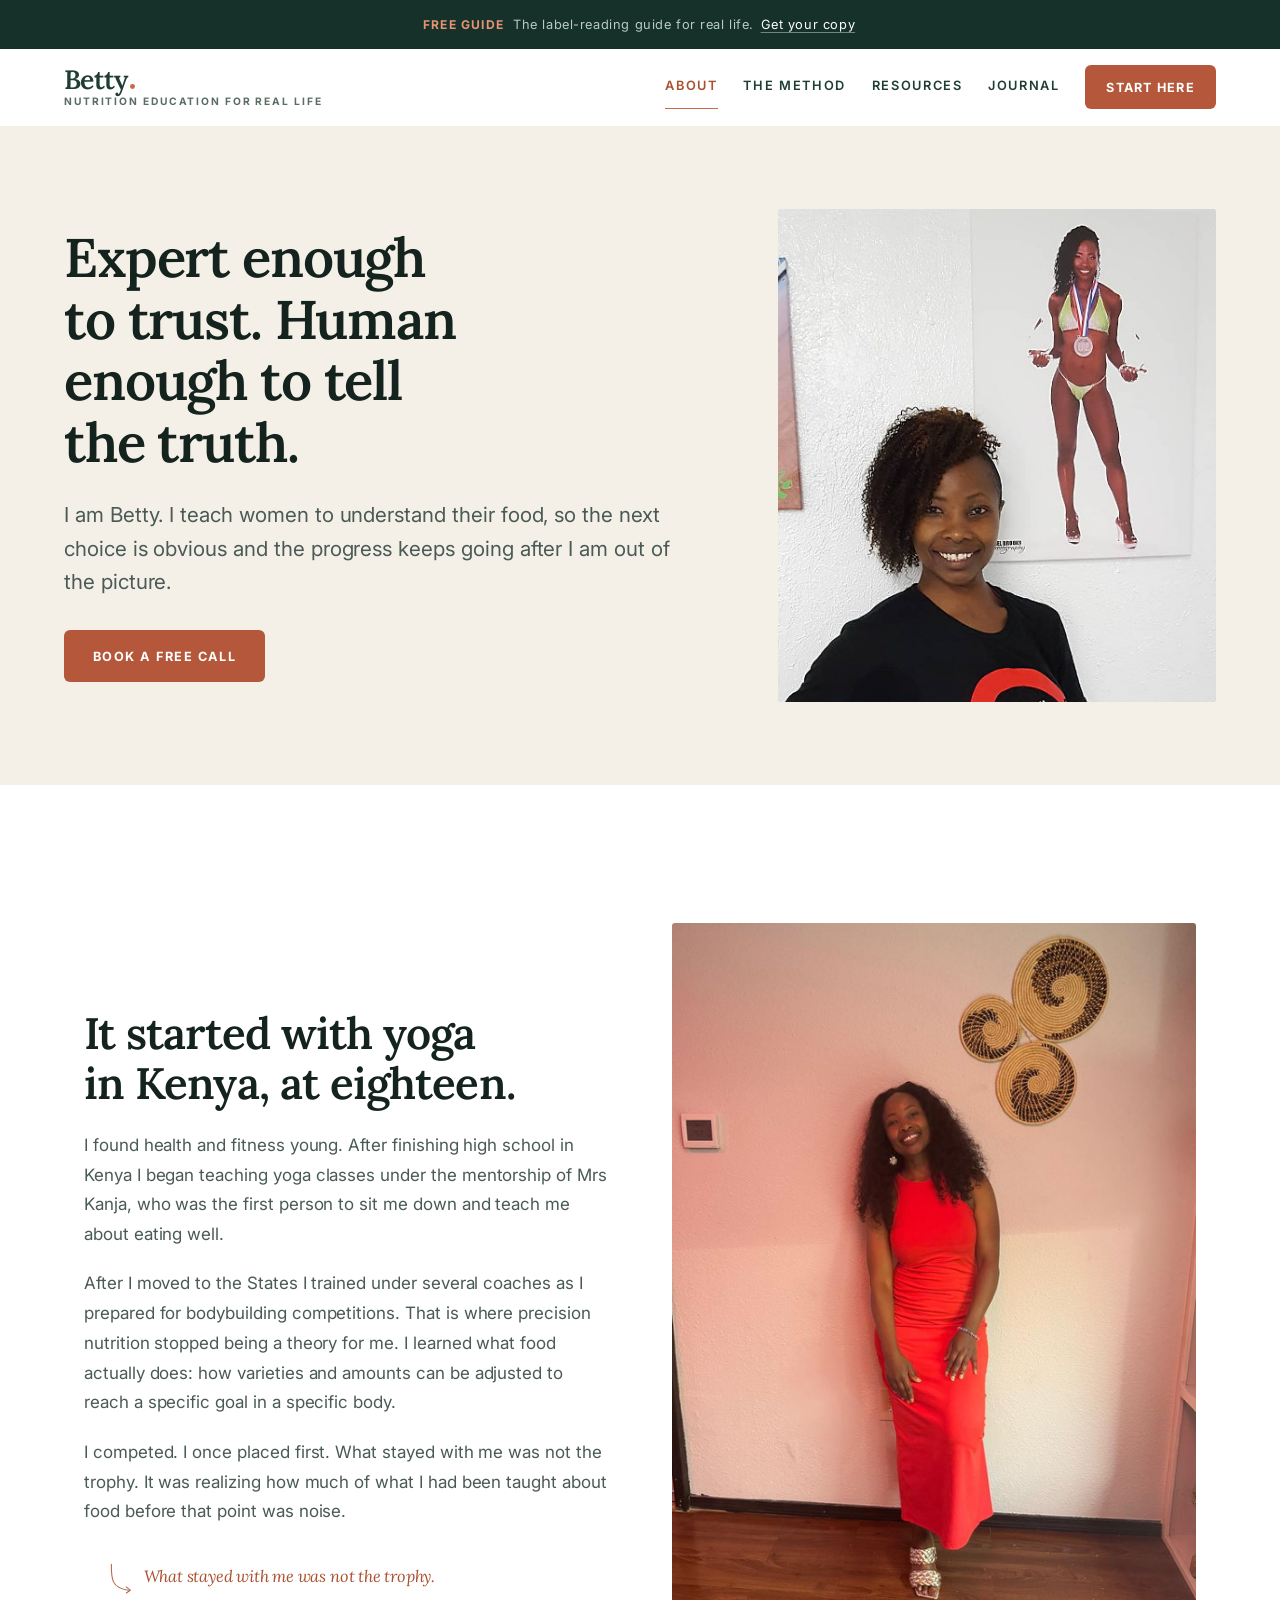
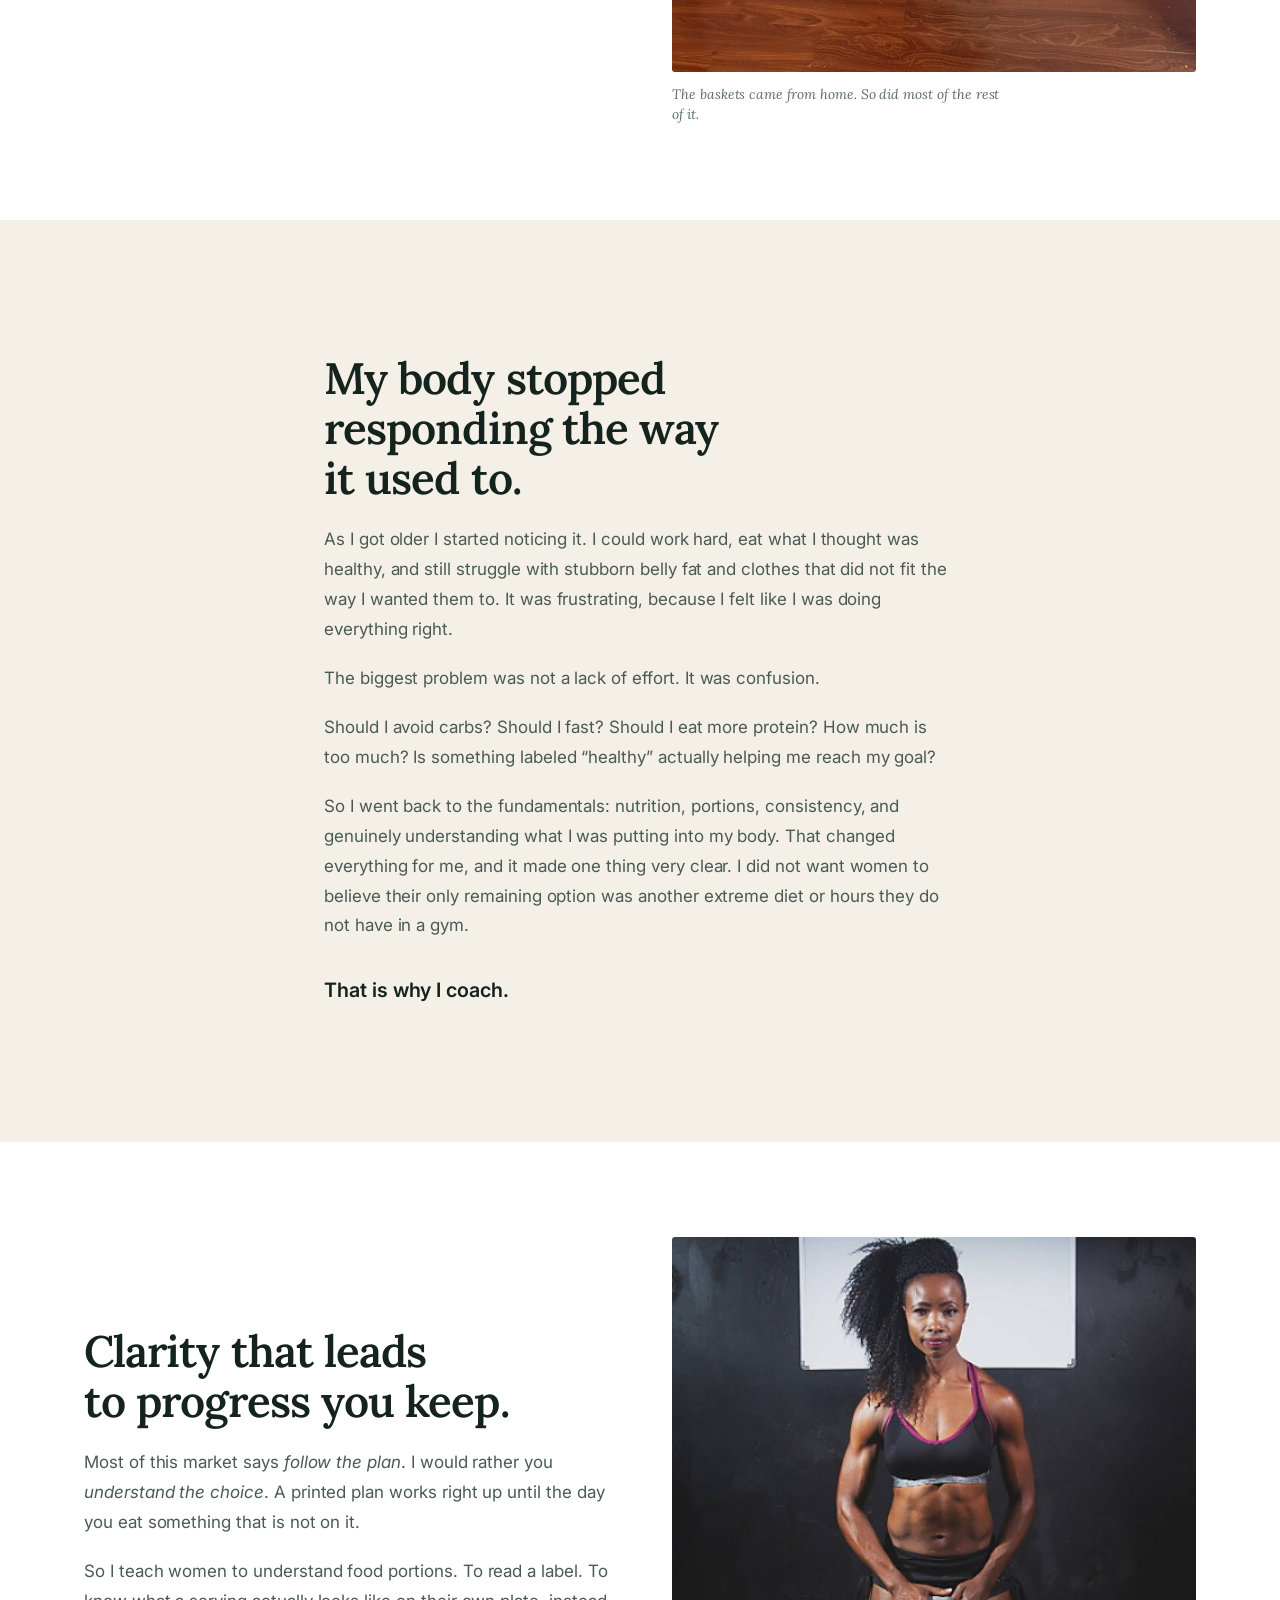
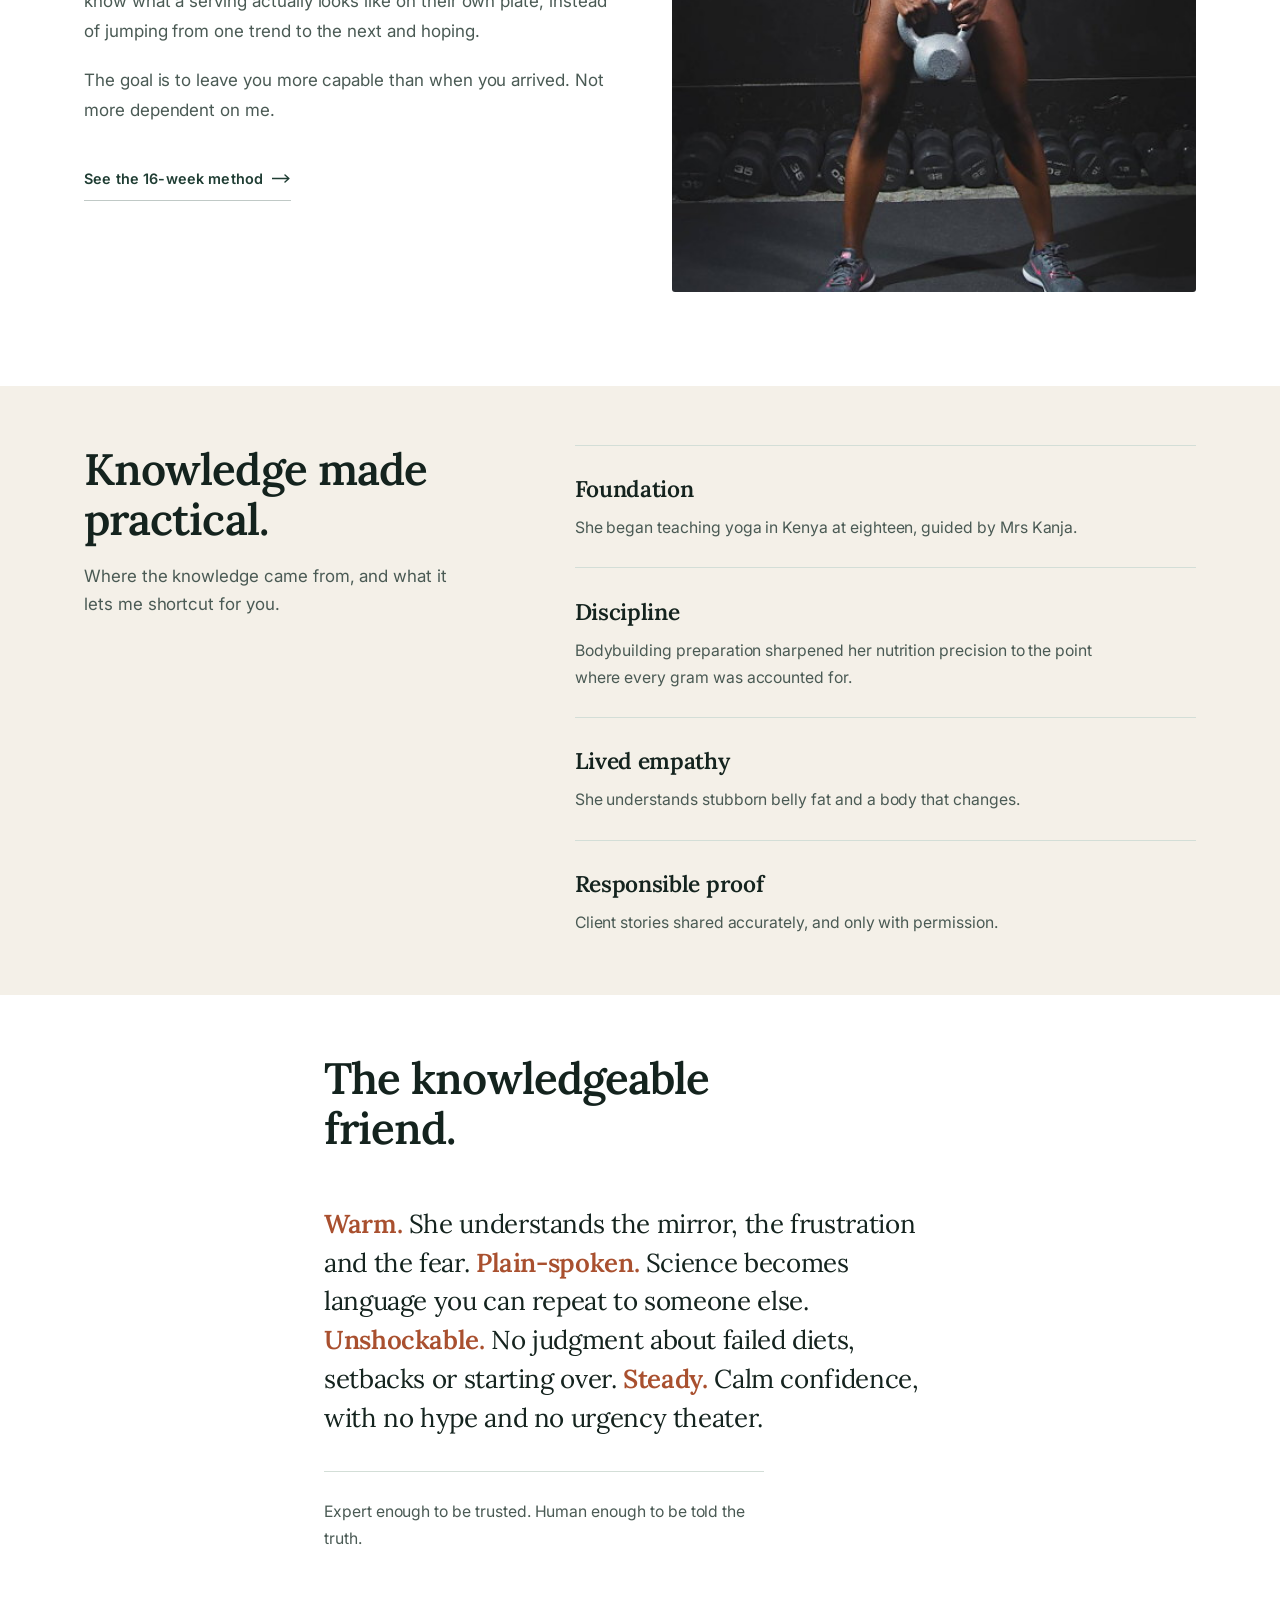
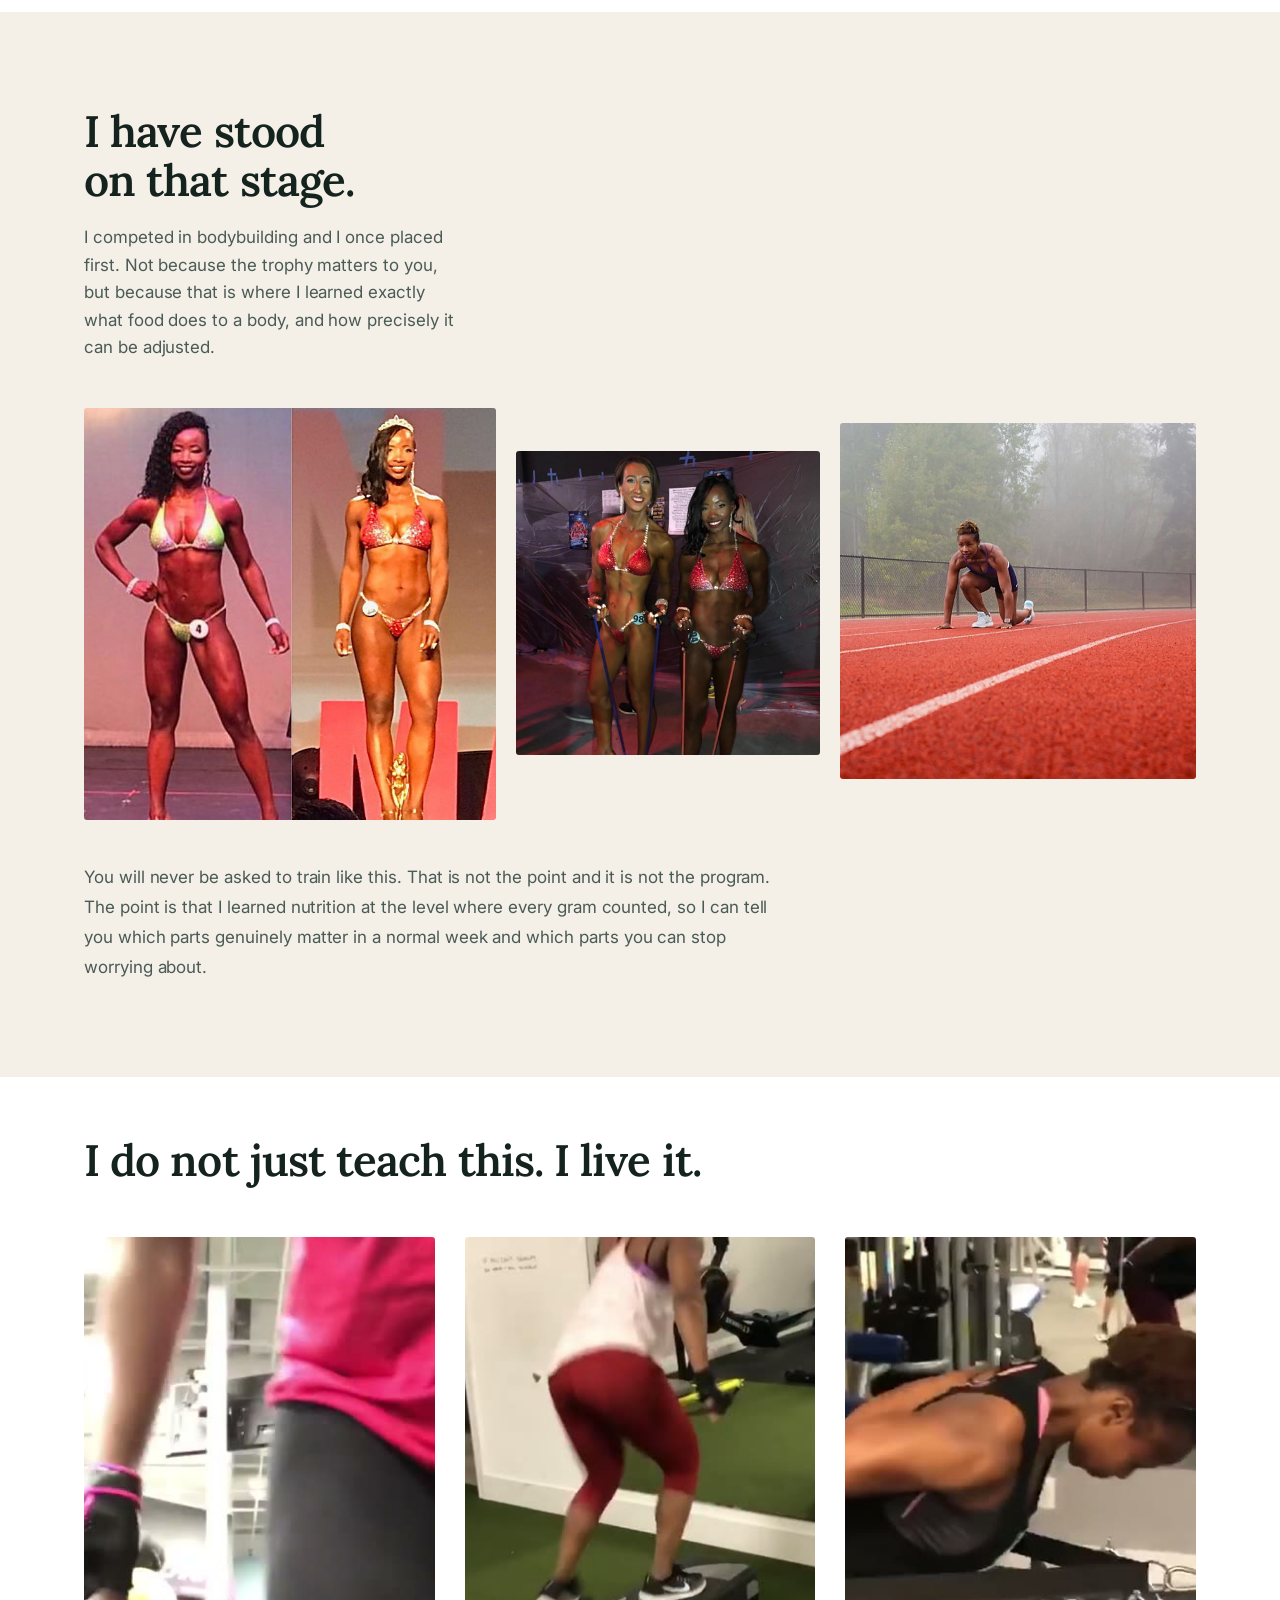
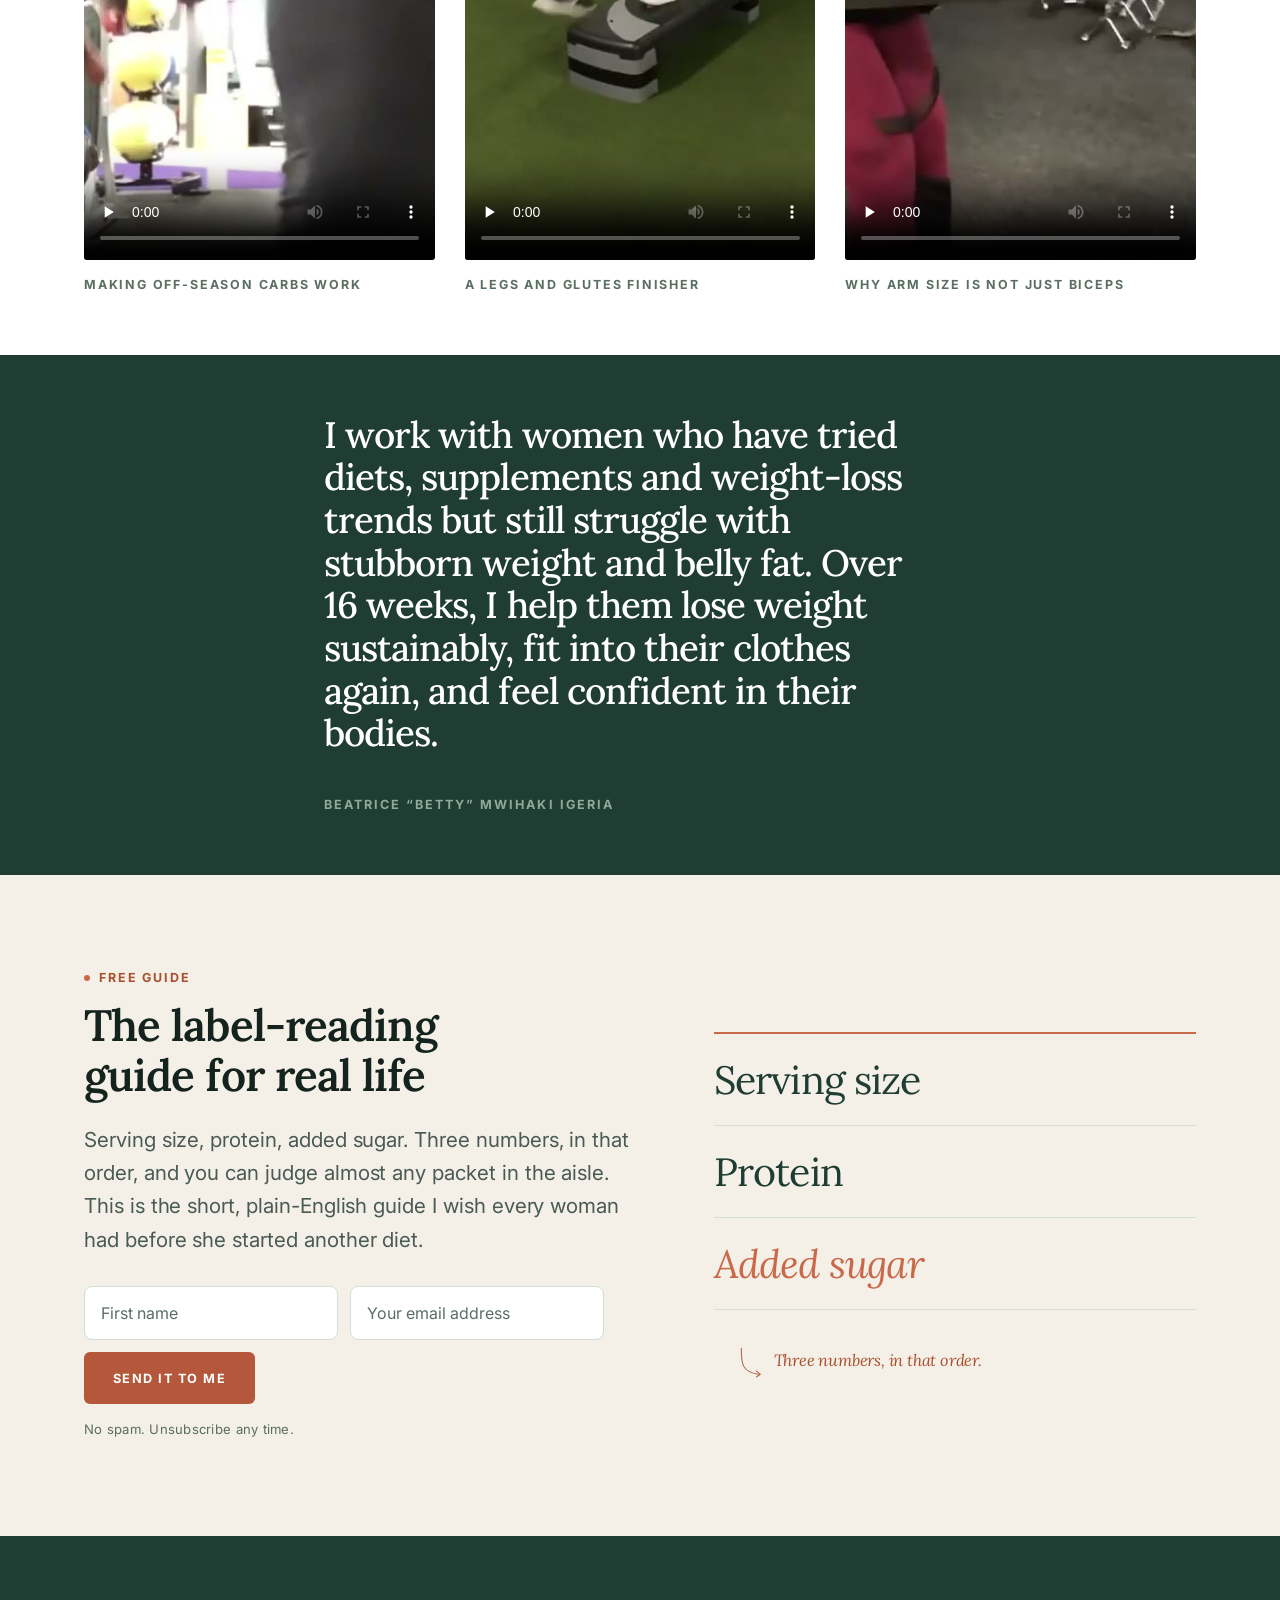
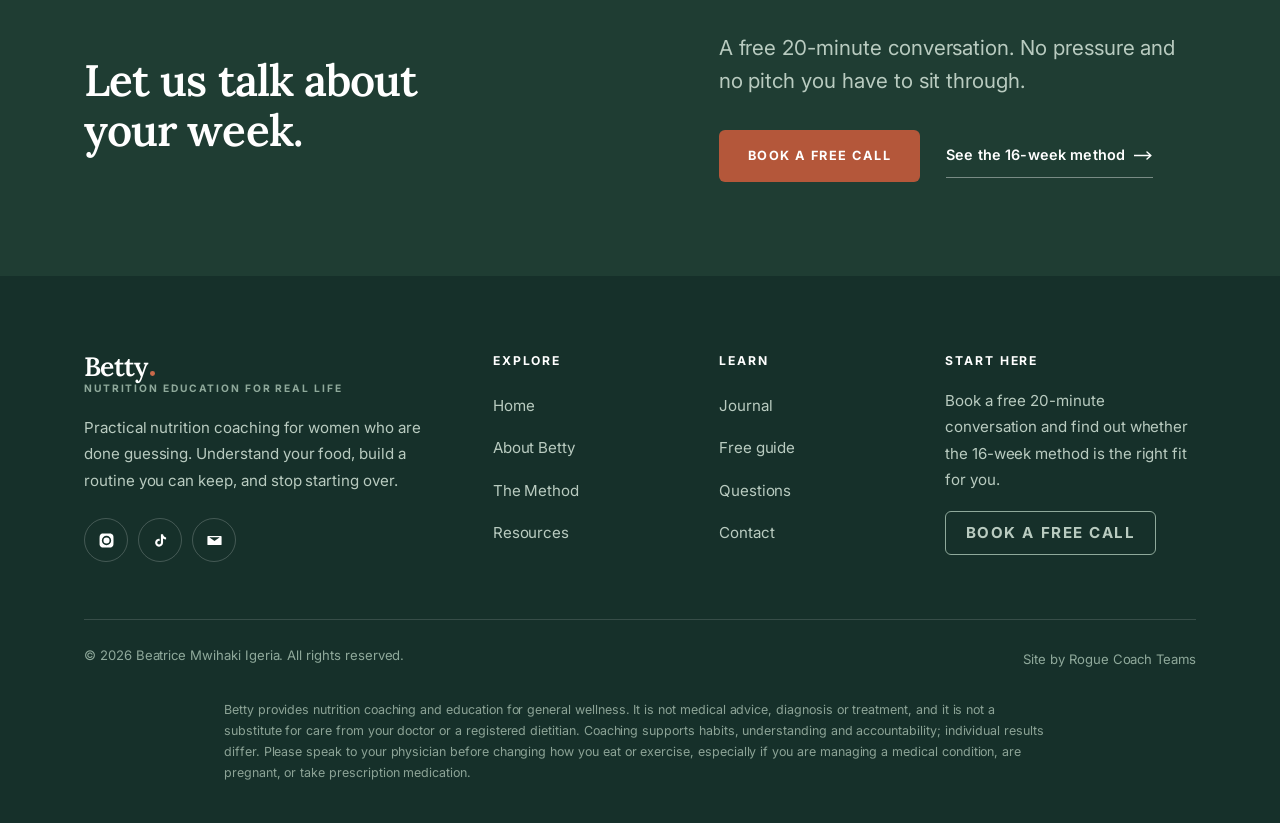
==== commit 46850847: "Humanization pass: strip the template, and get the draft notes off the live site The previous build " ====
--- a/about.html
+++ b/about.html
@@ -45,169 +45,158 @@
   </div>
 </header>
 
-<div class="rail" aria-hidden="true"><div class="rail-line"><div class="rail-fill"></div><div class="rail-pt"></div></div></div>
-
 <main id="main">
 
-<section class="phero" data-sec="About">
+<section class="phero">
   <div class="wrap wide">
     <div class="phero-grid">
       <div>
-        <p class="eyebrow">About Betty</p>
-        <h1 data-rv="lines"><span class="ln"><i>Expert enough</i></span>
-        <span class="ln"><i>to trust. Human</i></span>
-        <span class="ln"><i>enough to tell</i></span>
-        <span class="ln"><i>the truth.</i></span></h1>
-        <p class="lede" data-rv style="--d:560ms">I am Betty. I teach women to understand their food, so
+        <h1 data-rv="lines"><span class="ln"><span>Expert enough</span></span>
+        <span class="ln"><span>to trust. Human</span></span>
+        <span class="ln"><span>enough to tell</span></span>
+        <span class="ln"><span>the truth.</span></span></h1>
+        <p class="lede">I am Betty. I teach women to understand their food, so
         the next choice is obvious and the progress keeps going after I am out of
         the picture.</p>
-        <div class="actions" data-rv style="--d:660ms"><a class="btn btn-clay " href="contact.html#book">Book a free call</a></div>
-      </div>
-      <div><div class="imgwrap tall dn" style="--ar:4/4.5"><div class="par"><img src="assets/img/betty-portrait.jpg" alt="Betty smiling in a Strength tee, beside a framed photograph of herself competing" fetchpriority="high" decoding="async"></div></div></div>
-    </div>
-  </div>
-  <div class="shapes" aria-hidden="true"><span class="shape s1 d1"></span><span class="shape s2 d2"></span></div>
-</section>
-
-<section class="s" data-sec="Her story">
+        <div class="actions"><a class="btn btn-clay " href="contact.html#book">Book a free call</a></div>
+      </div>
+      <div><div class="imgwrap tall dn" style="--ar:4/4.5"><img src="assets/img/betty-portrait.jpg" alt="Betty smiling in a Strength tee, beside a framed photograph of herself competing" fetchpriority="high" decoding="async"></div></div>
+    </div>
+  </div>
+</section>
+
+<section class="s">
   <div class="wrap">
     <div class="split">
       <div class="split-copy">
-        <p class="eyebrow">My story</p>
-        <h2 data-rv="lines"><span class="ln"><i>It started with yoga</i></span>
-        <span class="ln"><i>in Kenya, at eighteen.</i></span></h2>
-        <p data-rv style="--d:140ms">I found health and fitness young. After finishing high school
+        <h2 data-rv><span class="ln"><span>It started with yoga</span></span>
+        <span class="ln"><span>in Kenya, at eighteen.</span></span></h2>
+        <p>I found health and fitness young. After finishing high school
         in Kenya I began teaching yoga classes under the mentorship of Mrs Kanja,
         who was the first person to sit me down and teach me about eating well.</p>
-        <p data-rv style="--d:200ms">After I moved to the States I trained under several coaches
+        <p>After I moved to the States I trained under several coaches
         as I prepared for bodybuilding competitions. That is where precision
         nutrition stopped being a theory for me. I learned what food actually
         does: how varieties and amounts can be adjusted to reach a specific goal
         in a specific body.</p>
-        <p data-rv style="--d:260ms">I competed. I once placed first. What stayed with me was not
+        <p>I competed. I once placed first. What stayed with me was not
         the trophy. It was realizing how much of what I had been taught about
         food before that point was noise.</p>
-      </div>
-      <div class="split-media"><div class="imgwrap wide" style="--ar:1.34/1"><div class="par"><img src="assets/img/betty-beach.jpg" alt="Betty walking on a beach" loading="lazy" decoding="async"></div></div></div>
-    </div>
-  </div>
-</section>
-
-<section class="s bg-oat">
+        <p class="note"><svg class="tick" viewBox="0 0 26 38" fill="none" aria-hidden="true"><path d="M1.6 1.4c-.2 9.6.5 16.5 2.5 21 2.4 5.4 8.2 8.8 19.4 10.3" stroke="currentColor" stroke-width="1.3" stroke-linecap="round"/><path d="M19.2 28.4L24 32.3l-4.6 3.3" stroke="currentColor" stroke-width="1.3" stroke-linecap="round" stroke-linejoin="round"/></svg><span>What stayed with me was not the trophy.</span></p>
+      </div>
+      <div class="split-media"><figure class="fig drop"><div class="imgwrap " style="--ar:0.70/1"><img src="assets/img/betty-red.jpg" alt="Standing against a pale wall hung with woven sisal baskets, in a red dress" loading="lazy" decoding="async"></div><figcaption>The baskets came from home. So did most of the rest of it.</figcaption></figure></div>
+    </div>
+  </div>
+</section>
+
+<section class="s bg-oat airy">
   <div class="wrap narrow">
-    <p class="eyebrow">Then it happened to me</p>
-    <h2 data-rv="lines"><span class="ln"><i>My body stopped</i></span>
-        <span class="ln"><i>responding the way</i></span>
-        <span class="ln"><i>it used to.</i></span></h2>
-    <p data-rv style="--d:140ms">As I got older I started noticing it. I could work hard, eat what I
+    <h2 data-rv><span class="ln"><span>My body stopped</span></span>
+        <span class="ln"><span>responding the way</span></span>
+        <span class="ln"><span>it used to.</span></span></h2>
+    <p>As I got older I started noticing it. I could work hard, eat what I
     thought was healthy, and still struggle with stubborn belly fat and clothes
     that did not fit the way I wanted them to. It was frustrating, because I felt
     like I was doing everything right.</p>
-    <p data-rv style="--d:180ms">The biggest problem was not a lack of effort. It was confusion.</p>
-    <p data-rv style="--d:220ms">Should I avoid carbs? Should I fast? Should I eat more protein? How
+    <p>The biggest problem was not a lack of effort. It was confusion.</p>
+    <p>Should I avoid carbs? Should I fast? Should I eat more protein? How
     much is too much? Is something labeled &ldquo;healthy&rdquo; actually helping me reach
     my goal?</p>
-    <p data-rv style="--d:260ms">So I went back to the fundamentals: nutrition, portions, consistency,
+    <p>So I went back to the fundamentals: nutrition, portions, consistency,
     and genuinely understanding what I was putting into my body. That changed
     everything for me, and it made one thing very clear. I did not want women to
     believe their only remaining option was another extreme diet or hours they do
     not have in a gym.</p>
-    <p data-rv style="--d:300ms"><strong>That is why I coach.</strong></p>
-  </div>
-</section>
-
-<section class="s" data-sec="The promise">
+    <p class="big-p"><strong>That is why I coach.</strong></p>
+  </div>
+</section>
+
+<section class="s">
   <div class="wrap">
     <div class="split reverse">
-      <div class="split-media"><div class="imgwrap tall"><div class="par"><img src="assets/img/betty-kettlebell.jpg" alt="Betty holding a kettlebell in a training studio" loading="lazy" decoding="async"></div></div></div>
+      <div class="split-media"><div class="imgwrap tall"><img src="assets/img/betty-kettlebell.jpg" alt="Betty holding a kettlebell in a training studio" loading="lazy" decoding="async"></div></div>
       <div class="split-copy">
-        <p class="eyebrow">My promise</p>
-        <h2 data-rv="lines"><span class="ln"><i>Clarity that leads</i></span>
-        <span class="ln"><i>to progress you keep.</i></span></h2>
-        <p data-rv style="--d:140ms">Most of this market says <em>follow the plan</em>. I would rather
+        <h2 data-rv><span class="ln"><span>Clarity that leads</span></span>
+        <span class="ln"><span>to progress you keep.</span></span></h2>
+        <p>Most of this market says <em>follow the plan</em>. I would rather
         you <em>understand the choice</em>. A printed plan works right up until the
         day you eat something that is not on it.</p>
-        <p data-rv style="--d:200ms">So I teach women to understand food portions. To read a label.
+        <p>So I teach women to understand food portions. To read a label.
         To know what a serving actually looks like on their own plate, instead of
         jumping from one trend to the next and hoping.</p>
-        <p data-rv style="--d:260ms">The goal is to leave you more capable than when you arrived.
+        <p>The goal is to leave you more capable than when you arrived.
         Not more dependent on me.</p>
-        <div class="actions" data-rv style="--d:320ms"><a class="tlink" href="services.html">See the 16-week method<svg class="ar" viewBox="0 0 19 9" fill="none" aria-hidden="true"><path d="M0 4.5h16.5M13 1l3.9 3.5L13 8" stroke="currentColor" stroke-width="1.4" stroke-linecap="round" stroke-linejoin="round"/></svg></a></div>
-      </div>
-    </div>
-  </div>
-</section>
-
-<section class="s bg-oat" data-sec="Credibility">
-  <div class="wrap">
-    <div class="head">
-      <p class="eyebrow">Credibility</p>
-      <h2 data-rv="lines"><span class="ln"><i>Knowledge made</i></span>
-        <span class="ln"><i>practical.</i></span></h2>
-      <p class="lede" data-rv style="--d:140ms">Where the knowledge came from, and what it lets me
-      shortcut for you.</p>
-    </div>
-    <div class="cards four" data-stagger="100">
-      <div class="card"><span class="num">01</span><h3>Foundation</h3>
-        <p>She began teaching yoga in Kenya at eighteen, guided by Mrs Kanja.</p></div>
-      <div class="card"><span class="num">02</span><h3>Discipline</h3>
-        <p>Bodybuilding preparation sharpened her nutrition precision.</p></div>
-      <div class="card"><span class="num">03</span><h3>Lived empathy</h3>
-        <p>She understands stubborn belly fat and a body that changes.</p></div>
-      <div class="card"><span class="num">04</span><h3>Responsible proof</h3>
-        <p>Client stories shared accurately, and only with permission.</p></div>
-    </div>
-  </div>
-</section>
-
-<section class="s" data-sec="Personality">
-  <div class="wrap">
-    <div class="head">
-      <p class="eyebrow">Personality</p>
-      <h2 data-rv="lines"><span class="ln"><i>The knowledgeable</i></span>
-        <span class="ln"><i>friend.</i></span></h2>
-      <p class="lede" data-rv style="--d:140ms">Expert enough to be trusted. Human enough to be told
-      the truth.</p>
-    </div>
-    <div class="persona" data-stagger="100">
-      <div class="p"><h3>Warm</h3><p>She understands the mirror, the frustration and the fear.</p></div>
-      <div class="p"><h3>Plain-spoken</h3><p>Science becomes language you can repeat to someone else.</p></div>
-      <div class="p"><h3>Unshockable</h3><p>No judgment about failed diets, setbacks or starting over.</p></div>
-      <div class="p"><h3>Steady</h3><p>Calm confidence, with no hype and no urgency theater.</p></div>
-    </div>
-  </div>
-</section>
-
-<section class="s bg-oat" data-sec="The stage">
-  <div class="wrap">
-    <div class="head center">
-      <p class="eyebrow center">Where the knowledge came from</p>
-      <h2 data-rv="lines"><span class="ln"><i>I have stood</i></span>
-        <span class="ln"><i>on that stage.</i></span></h2>
-      <p class="lede" data-rv style="--d:140ms">I competed in bodybuilding and I once placed first. Not
-      because the trophy matters to you, but because that is where I learned
-      exactly what food does to a body, and how precisely it can be adjusted.</p>
-    </div>
-    <div class="strip3" data-stagger="140">
-      <div class="imgwrap sq"><div class="par"><img src="assets/img/betty-stage.jpg" alt="Betty competing on stage at a bodybuilding show" loading="lazy" decoding="async"></div></div><div class="imgwrap sq"><div class="par"><img src="assets/img/betty-backstage.jpg" alt="Betty warming up backstage before a competition" loading="lazy" decoding="async"></div></div><div class="imgwrap sq"><div class="par"><img src="assets/img/betty-track.jpg" alt="Betty at the start line of a running track" loading="lazy" decoding="async"></div></div>
-    </div>
-    <p class="center mt-l" data-rv style="max-width:760px;margin-left:auto;margin-right:auto">
-      You will never be asked to train like this. That is not the point and it is
-      not the program. The point is that I learned nutrition at the level where
-      every gram counted, so I can tell you which parts genuinely matter in a
-      normal week and which parts you can stop worrying about.
-    </p>
-  </div>
-</section>
-
-<section class="s" data-sec="In the gym">
-  <div class="wrap">
-    <div class="head center">
-      <p class="eyebrow center">In the gym</p>
-      <h2 data-rv="lines"><span class="ln"><i>I do not just teach this.</i></span>
-        <span class="ln"><i>I live it.</i></span></h2>
-    </div>
-    <div class="reels" data-stagger="130">
+        <div class="actions"><a class="tlink" href="services.html">See the 16-week method<svg class="ar" viewBox="0 0 19 9" fill="none" aria-hidden="true"><path d="M0 4.5h16.5M13 1l3.9 3.5L13 8" stroke="currentColor" stroke-width="1.4" stroke-linecap="round" stroke-linejoin="round"/></svg></a></div>
+      </div>
+    </div>
+  </div>
+</section>
+
+<section class="s tight bg-oat">
+  <div class="wrap">
+    <div class="ed">
+      <div class="ed-head">
+        <h2 data-rv><span class="ln"><span>Knowledge made</span></span>
+        <span class="ln"><span>practical.</span></span></h2>
+        <p class="lede">Where the knowledge came from, and what it lets me
+        shortcut for you.</p>
+      </div>
+      <div class="ed-body">
+        <dl class="deflist" data-rv>
+          <dt>Foundation</dt>
+          <dd>She began teaching yoga in Kenya at eighteen, guided by Mrs Kanja.</dd>
+          <dt>Discipline</dt>
+          <dd>Bodybuilding preparation sharpened her nutrition precision to the
+          point where every gram was accounted for.</dd>
+          <dt>Lived empathy</dt>
+          <dd>She understands stubborn belly fat and a body that changes.</dd>
+          <dt>Responsible proof</dt>
+          <dd>Client stories shared accurately, and only with permission.</dd>
+        </dl>
+      </div>
+    </div>
+  </div>
+</section>
+
+<section class="s tight">
+  <div class="wrap narrow">
+    <h2 class="mb-l" data-rv><span class="ln"><span>The knowledgeable</span></span>
+        <span class="ln"><span>friend.</span></span></h2>
+    <p class="run" data-rv><b>Warm.</b> She understands the mirror, the
+    frustration and the fear. <b>Plain-spoken.</b> Science becomes language you
+    can repeat to someone else. <b>Unshockable.</b> No judgment about failed
+    diets, setbacks or starting over. <b>Steady.</b> Calm confidence, with no
+    hype and no urgency theater.</p>
+    <p class="run-after">Expert enough to be trusted. Human enough to be told
+    the truth.</p>
+  </div>
+</section>
+
+<section class="s bg-oat">
+  <div class="wrap">
+    <div class="ed">
+      <div class="ed-head">
+        <h2 data-rv><span class="ln"><span>I have stood</span></span>
+        <span class="ln"><span>on that stage.</span></span></h2>
+        <p class="lede">I competed in bodybuilding and I once placed first. Not
+        because the trophy matters to you, but because that is where I learned
+        exactly what food does to a body, and how precisely it can be adjusted.</p>
+      </div>
+    </div>
+    <div class="uneven">
+      <div class="imgwrap u1" style="--ar:1/1"><img src="assets/img/betty-stage.jpg" alt="Betty competing on stage at a bodybuilding show" loading="lazy" decoding="async"></div><div class="imgwrap u2" style="--ar:1/1"><img src="assets/img/betty-backstage.jpg" alt="Betty warming up backstage before a competition" loading="lazy" decoding="async"></div><div class="imgwrap u3" style="--ar:1/1"><img src="assets/img/betty-track.jpg" alt="Betty at the start line of a running track" loading="lazy" decoding="async"></div>
+    </div>
+    <p class="narrow-p">You will never be asked to train like this. That is not
+    the point and it is not the program. The point is that I learned nutrition at
+    the level where every gram counted, so I can tell you which parts genuinely
+    matter in a normal week and which parts you can stop worrying about.</p>
+  </div>
+</section>
+
+<section class="s tight">
+  <div class="wrap">
+    <h2 class="mb-l" data-rv><span class="ln"><span>I do not just teach this. I live it.</span></span></h2>
+    <div class="reels">
       <figure class="reel"><video controls preload="none" playsinline poster="assets/img/betty-carbs-poster.jpg">
         <source src="assets/video/betty-carbs.mp4" type="video/mp4"></video>
         <figcaption>Making off-season carbs work</figcaption></figure>
@@ -221,67 +210,62 @@
   </div>
 </section>
 
-<section class="s bg-forest">
-  <div class="wrap narrow center">
-    <p class="eyebrow center">Positioning</p>
-    <p class="serif-quote" data-rv style="color:#fff">
+<section class="s bg-forest tight">
+  <div class="wrap narrow">
+    <p class="big light" data-rv>
       I work with women who have tried diets, supplements and weight-loss trends
       but still struggle with stubborn weight and belly fat. Over 16 weeks, I
       help them lose weight sustainably, fit into their clothes again, and feel
       confident in their bodies.
     </p>
-    <p class="mt-l" data-rv style="--d:160ms;font-size:.76rem;font-weight:700;letter-spacing:.16em;text-transform:uppercase;color:var(--sage)">
-      Beatrice &ldquo;Betty&rdquo; Mwihaki Igeria
-    </p>
-  </div>
-</section>
-
-<section class="freebie" id="guide" data-sec="Free guide">
-  <div class="wrap">
-    <div class="split">
+    <p class="sig">Beatrice &ldquo;Betty&rdquo; Mwihaki Igeria</p>
+  </div>
+</section>
+
+<section class="s guide" id="guide">
+  <div class="wrap">
+    <div class="split lean">
       <div class="split-copy">
         <p class="eyebrow">Free guide</p>
-        <h2 data-rv="lines"><span class="ln"><i>The label-reading</i></span>
-        <span class="ln"><i>guide for real life</i></span></h2>
-        <p class="lede" data-rv style="--d:120ms">Serving size, protein, added sugar. Three numbers, in
+        <h2><span class="ln"><span>The label-reading</span></span>
+        <span class="ln"><span>guide for real life</span></span></h2>
+        <p class="lede">Serving size, protein, added sugar. Three numbers, in
         that order, and you can judge almost any packet in the aisle. This is the
         short, plain-English guide I wish every woman had before she started
         another diet.</p>
-        <form class="optin" action="https://formspree.io/f/REPLACE_ME" method="POST" data-rv style="--d:200ms">
+        <form class="optin" action="https://formspree.io/f/REPLACE_ME" method="POST">
           <input type="text" name="name" placeholder="First name" aria-label="First name" required>
           <input type="email" name="email" placeholder="Your email address" aria-label="Email address" required>
           <input type="hidden" name="_subject" value="New download - The label-reading guide for real life">
           <button class="btn btn-clay" type="submit">Send it to me</button>
         </form>
-        <p class="form-note" data-rv style="--d:260ms">No spam. Unsubscribe any time.</p>
-      </div>
-      <div class="split-media"><div class="imgwrap wide" style="--ar:1.2/1"><div class="par"><img src="assets/img/guide-table.jpg" alt="A food diary open on a table beside an apple and a glass of water" loading="lazy" decoding="async"></div></div></div>
-    </div>
-  </div>
-  <div class="shapes" aria-hidden="true">
-    <span class="shape s1 d1"></span><span class="shape s2 d3"></span>
-  </div>
-</section>
-
-<section class="cta" data-sec="Start here">
+        <p class="form-note">No spam. Unsubscribe any time.</p>
+      </div>
+      <div class="split-media">
+        <div class="three" aria-hidden="true">
+          <p>Serving size</p>
+          <p>Protein</p>
+          <p>Added sugar</p>
+        </div>
+        <p class="note"><svg class="tick" viewBox="0 0 26 38" fill="none" aria-hidden="true"><path d="M1.6 1.4c-.2 9.6.5 16.5 2.5 21 2.4 5.4 8.2 8.8 19.4 10.3" stroke="currentColor" stroke-width="1.3" stroke-linecap="round"/><path d="M19.2 28.4L24 32.3l-4.6 3.3" stroke="currentColor" stroke-width="1.3" stroke-linecap="round" stroke-linejoin="round"/></svg><span>Three numbers, in that order.</span></p>
+      </div>
+    </div>
+  </div>
+</section>
+
+<section class="cta">
   <div class="wrap">
     <div class="cta-grid">
-      <div>
-        <p class="eyebrow">Start here</p>
-        <h2 data-rv="lines"><span class="ln"><i>Let us talk about</i></span>
-        <span class="ln"><i>your week.</i></span></h2>
-      </div>
-      <div>
-        <p class="lede" data-rv style="--d:120ms">A free 20-minute conversation. No pressure and no pitch you have to sit through.</p>
-        <div class="actions" data-rv style="--d:200ms">
+      <h2><span class="ln"><span>Let us talk about</span></span>
+        <span class="ln"><span>your week.</span></span></h2>
+      <div>
+        <p class="lede">A free 20-minute conversation. No pressure and no pitch you have to sit through.</p>
+        <div class="actions">
           <a class="btn btn-clay " href="contact.html#book">Book a free call</a>
           <a class="tlink" href="services.html">See the 16-week method<svg class="ar" viewBox="0 0 19 9" fill="none" aria-hidden="true"><path d="M0 4.5h16.5M13 1l3.9 3.5L13 8" stroke="currentColor" stroke-width="1.4" stroke-linecap="round" stroke-linejoin="round"/></svg></a>
         </div>
       </div>
     </div>
-  </div>
-  <div class="shapes" aria-hidden="true">
-    <span class="shape s1 d2"></span><span class="shape s2 d1"></span><span class="shape s3 d3"></span>
   </div>
 </section>
 </main>
--- a/assets/style.css
+++ b/assets/style.css
@@ -3,13 +3,35 @@
    Built to the Betty Brand Identity Deck (Rogue Coach Teams).
    Forest / Clay / Sage / Oat. Lora + Inter. 60 / 25 / 15.
 
-   Order of this file matters. Component rules sit ABOVE the media-query
+   September 2026 humanization pass. What left this file, and why:
+
+     .shapes / .shape     floating animated circles, six sections deep. Generic
+                          decorative geometry doing the work photography and
+                          typography should be doing.
+     .rail                fixed desktop scroll-progress rail with section ticks.
+     .arc-*               the drawn five-phase SVG arc.
+     .clarity / .stage    49 dots scrubbing from chaos into a grid.
+     .marq-*              the infinite marquee of brand slogans.
+     .tript               three connected rounded panels with drawn connectors.
+     .quote               three identical testimonial cards, two of which were
+                          dashed placeholders reading "Client testimonial here".
+     .todo                internal draft notes, rendered on the live site.
+     .cards / .card       the default answer to "there are three of these".
+     .steps / .persona    two more grids of equal boxes.
+     .hero-strip .badge   a floating white UI card over the hero photograph.
+     parallax + clip wipe on every image, scale settle on every image.
+
+   The rule that replaces them: containment has to be earned. Pricing tiers,
+   product cards and the contact aside keep their boxes because the content is
+   genuinely modular. Everything else is type, rules and whitespace.
+
+   Order of this file still matters. Component rules sit ABOVE the media-query
    stack at the bottom, so the responsive tiers always win.
    ========================================================================== */
 
 /* --------------------------------------------------------------- 1. tokens */
 :root{
-  /* deck palette */
+  /* deck palette, unchanged */
   --forest:#1F3D33;
   --forest-deep:#16302A;
   --forest-soft:#2A4E42;
@@ -18,8 +40,8 @@
   --clay-btn:#B4573A;      /* clay behind white text    (4.8:1)            */
   --clay-btn-hi:#9C4830;
   --clay-on-dark:#E59473;  /* small clay text on forest (5.0:1)            */
-  --sage:#8FA99B;          /* shapes, rules, and text on forest only     */
-  --sage-ink:#5A6E63;      /* sage-family text on light (5.5:1 on white)  */
+  --sage:#8FA99B;          /* shapes, rules, and text on forest only       */
+  --sage-ink:#5A6E63;      /* sage-family text on light (5.5:1 on white)   */
   --sage-line:#D3DED7;
   --sage-soft:#E7EDE9;
   --oat:#F4F0E8;
@@ -34,23 +56,27 @@
   --display:'Lora',Georgia,'Times New Roman',serif;
   --sans:'Inter',-apple-system,BlinkMacSystemFont,'Segoe UI',Roboto,Helvetica,Arial,sans-serif;
 
-  /* motion. one calm curve, used everywhere. */
+  /* motion. one curve, and far fewer things using it. */
   --ease:cubic-bezier(.16,1,.3,1);
   --ease-soft:cubic-bezier(.33,1,.68,1);
-  --t-fast:.35s;
-  --t:.55s;
-  --t-slow:1.05s;
+  --t-fast:.28s;
+  --t:.4s;
 
   /* metrics */
   --wrap:1240px;
   --wrap-wide:1360px;
   --wrap-narrow:760px;
   --gutter:clamp(20px,5vw,64px);
-  --pad-s:clamp(64px,8.4vw,132px);
-  --pad-xs:clamp(44px,5.4vw,80px);
-  --r:14px;
-  --r-lg:22px;
-  --r-pill:999px;
+  --pad-s:clamp(60px,7.4vw,116px);   /* default section                     */
+  --pad-xs:clamp(40px,4.6vw,68px);   /* .s.tight, deliberately compact      */
+  --pad-l:clamp(84px,10.5vw,168px);  /* .s.airy, deliberately expansive     */
+
+  /* Radius. Was 22px on every container and a full pill on every button,
+     which is what gives a page the component-library look. */
+  --r:8px;                 /* inputs, small blocks                          */
+  --r-lg:10px;             /* the few containers that keep a box            */
+  --r-img:3px;             /* photography sits essentially square           */
+  --r-btn:6px;
   --hdr:76px;
 }
 
@@ -77,6 +103,8 @@
 p:last-child{margin-bottom:0}
 ul,ol{margin:0 0 1.2em;padding-left:1.15em}
 li{margin-bottom:.45em}
+figure{margin:0}
+blockquote{margin:0}
 hr{border:0;border-top:1px solid var(--sage-line);margin:0}
 ::selection{background:var(--clay);color:#fff}
 :focus-visible{outline:2px solid var(--clay-ink);outline-offset:3px;border-radius:4px}
@@ -94,6 +122,7 @@
 h2{font-size:clamp(1.8rem,1.1rem + 2.2vw,2.75rem);line-height:1.13}
 h3{font-size:clamp(1.2rem,1.05rem + .7vw,1.55rem);line-height:1.28;letter-spacing:-.014em}
 h4{font-size:1.06rem;line-height:1.35;letter-spacing:-.01em}
+.ln,.ln>span{display:block}
 
 .lede{
   font-size:clamp(1.06rem,.99rem + .38vw,1.29rem);
@@ -102,6 +131,8 @@
   max-width:60ch;
   text-wrap:pretty;
 }
+/* Three of these exist on the whole site: the hero, the free guide band, and
+   nothing else. The clay point is now rare enough to mean something. */
 .eyebrow{
   font-family:var(--sans);
   font-size:.78rem;
@@ -120,125 +151,158 @@
   width:6px;height:6px;border-radius:50%;
   background:var(--clay);
   flex:0 0 auto;
-  transform:scale(0);
-  transition:transform .7s var(--ease) .12s;
-}
-.js .is-in .eyebrow::before,.js .eyebrow.is-in::before{transform:scale(1)}
-.eyebrow.center{justify-content:center}
-.serif-quote{
-  font-family:var(--display);
-  font-size:clamp(1.5rem,1rem + 2.1vw,2.6rem);
-  line-height:1.3;
+}
+strong{font-weight:600;color:var(--ink)}
+em{font-style:italic}
+
+/* An oversized editorial statement. This is what replaced the marquee. */
+.big{
+  font-family:var(--display);
+  font-size:clamp(1.85rem,1.05rem + 3.5vw,4rem);
+  line-height:1.16;
+  letter-spacing:-.026em;
   color:var(--ink);
   font-weight:500;
-  letter-spacing:-.018em;
-}
-.num{
-  font-family:var(--display);
-  font-size:.82rem;
-  font-weight:600;
-  letter-spacing:.05em;
-  color:var(--clay-ink);
-}
-strong{font-weight:600;color:var(--ink)}
-em{font-style:italic}
+  max-width:19ch;
+  margin:0 0 0 auto;              /* deliberately off centre, to the right */
+  text-align:left;
+}
+.big em{color:var(--clay);font-style:italic}
+.big.light{color:#fff;font-size:clamp(1.4rem,.95rem + 1.9vw,2.3rem);max-width:26ch;margin:0}
+.sig{
+  margin-top:clamp(26px,3vw,42px);
+  font-size:.79rem;font-weight:700;letter-spacing:.16em;text-transform:uppercase;
+  color:var(--sage);
+}
+.big-p{font-size:1.24rem;margin-top:1.6em}
+.narrow-p{max-width:64ch;margin-top:clamp(30px,3.4vw,48px)}
+.mb-l{margin-bottom:clamp(34px,4vw,58px)}
 
 /* --------------------------------------------------------------- 4. layout */
 .wrap{width:100%;max-width:var(--wrap);margin:0 auto;padding:0 var(--gutter)}
 .wrap.wide{max-width:var(--wrap-wide)}
 .wrap.narrow{max-width:var(--wrap-narrow)}
+/* Three paddings, applied by hand. Every section used to get the same one. */
 .s{padding:var(--pad-s) 0;position:relative}
 .s.tight{padding:var(--pad-xs) 0}
+.s.airy{padding:var(--pad-l) 0}
 .center{text-align:center}
-.center .lede{margin-left:auto;margin-right:auto}
-.center .eyebrow{justify-content:center}
 .bg-oat{background:var(--oat)}
-.bg-sage{background:var(--sage-soft)}
 .bg-forest{background:var(--forest);color:var(--body-dark)}
 .bg-forest h1,.bg-forest h2,.bg-forest h3,.bg-forest h4{color:#fff}
 .bg-forest .lede{color:var(--body-dark)}
-.bg-forest .eyebrow,.cta .eyebrow{color:var(--clay-on-dark)}
+.bg-forest .eyebrow{color:var(--clay-on-dark)}
 .bg-forest a{color:#fff}
-.head{max-width:64ch;margin-bottom:clamp(38px,4.4vw,64px)}
-.head.center{margin-left:auto;margin-right:auto}
-.rule{height:1px;background:var(--sage-line);border:0;transform:scaleX(0);transform-origin:0 50%;transition:transform 1.1s var(--ease)}
-.js .is-in .rule,.js .rule.is-in{transform:scaleX(1)}
-
-/* -------------------------------------------------------- 5. motion states */
-/* Every hidden state below is scoped to html.js, which motion.js and the
-   inline head script add. No JS, no hiding: the page reads normally. */
+
+/* The editorial frame that replaced the head + card-grid pattern. The heading
+   holds one column, the reading matter holds the other, and neither is boxed. */
+.ed{display:grid;grid-template-columns:minmax(0,.82fr) minmax(0,1.18fr);gap:clamp(28px,4.6vw,84px);align-items:start}
+.ed-head h2{margin-bottom:.42em}
+.ed-head .lede{font-size:1.06rem;max-width:34ch}
+.ed-head .actions{margin-top:26px}
+.ed-body>.lede{margin-bottom:clamp(26px,3vw,44px)}
+.ed-body>.lede:last-child{margin-bottom:0}
+
+/* Hanging subheads with a hairline above. Copy lengths under these are
+   deliberately uneven: one long, one very short, one in between. */
+.ed-row{border-top:1px solid var(--sage-line);padding:clamp(20px,2.4vw,30px) 0}
+.ed-row:last-child{border-bottom:1px solid var(--sage-line)}
+.ed-row h3{margin-bottom:.32em}
+.ed-row p{margin:0;font-size:1rem}
+
+/* -------------------------------------------------------------- 5. motion */
+/* One reveal, on block-level containers only. There is no stagger system and
+   no per-element delay chain: those are what make a page scroll like a demo. */
 .js [data-rv]{
   opacity:0;
-  transform:translate3d(0,26px,0);
-  transition:opacity .95s var(--ease) var(--d,0ms),transform .95s var(--ease) var(--d,0ms);
-}
-.js [data-rv="fade"]{transform:none}
+  transform:translate3d(0,18px,0);
+  transition:opacity .7s var(--ease-soft),transform .7s var(--ease-soft);
+}
+.js [data-rv].is-in{opacity:1;transform:none}
+
+/* The single masked reveal left on the site: the h1 of each page, once. The
+   per-line delay is hand-set here rather than generated, because this is the
+   only place on the site that still staggers anything. */
 .js [data-rv="lines"]{opacity:1;transform:none;transition:none}
-.js [data-rv="left"]{transform:translate3d(-26px,0,0)}
-.js [data-rv="right"]{transform:translate3d(26px,0,0)}
-.js [data-rv="scale"]{transform:scale(.955)}
-.js [data-rv].is-in{opacity:1;transform:none}
-
-/* masked line reveal for editorial headlines */
-.ln{display:block;overflow:hidden;padding:.09em 0 .17em;margin:-.09em 0 -.17em}
-.ln>i{display:block;font-style:inherit}
-.js .ln>i{
-  transform:translate3d(0,108%,0);
-  transition:transform 1.15s var(--ease) var(--d,0ms);
-}
-.js .is-in .ln>i{transform:none}
-
-/* image reveal: clip wipe + settle from 1.13, with rAF parallax on .par */
+.js [data-rv="lines"] .ln{overflow:hidden;padding:.09em 0 .17em;margin:-.09em 0 -.17em}
+.js [data-rv="lines"] .ln>span{
+  transform:translate3d(0,106%,0);
+  transition:transform 1.05s var(--ease);
+}
+.js [data-rv="lines"].is-in .ln>span{transform:none}
+.js [data-rv="lines"] .ln:nth-child(2)>span{transition-delay:70ms}
+.js [data-rv="lines"] .ln:nth-child(3)>span{transition-delay:140ms}
+.js [data-rv="lines"] .ln:nth-child(4)>span{transition-delay:210ms}
+
+/* --------------------------------------------------------------- 6. images */
 .imgwrap{
   position:relative;
   overflow:hidden;
-  border-radius:var(--r-lg);
+  border-radius:var(--r-img);
   aspect-ratio:var(--ar,4/5);
   background:var(--oat-deep);
 }
-.imgwrap .par{position:absolute;left:0;right:0;top:-5.5%;height:111%;will-change:transform}
-.imgwrap img{width:100%;height:100%;object-fit:cover;object-position:var(--pos,50% 50%)}
-.js .imgwrap{clip-path:inset(0 0 100% 0);transition:clip-path 1.25s var(--ease) var(--d,0ms)}
-.js .imgwrap.is-in{clip-path:inset(0 0 0 0)}
-.js .imgwrap img{transform:scale(1.13);transition:transform 1.9s var(--ease) var(--d,0ms)}
-.js .imgwrap.is-in img{transform:none}
+.imgwrap img{width:100%;height:100%;object-fit:cover}
 .imgwrap.sq{--ar:1/1}
 .imgwrap.wide{--ar:4/3}
 .imgwrap.tall{--ar:4/5}
-.imgwrap.pano{--ar:16/9}
 .imgwrap.up img{object-position:50% 26%}
 .imgwrap.dn img{object-position:50% 68%}
 
-/* --------------------------------------------------------------- 6. shapes */
-/* The deck's graphic language: flat opaque circles, no blur, no blend.
-   The resting state is the visible one, so a stalled animation is harmless. */
-.shapes{position:absolute;inset:0;overflow:hidden;pointer-events:none;z-index:0}
-.shape{position:absolute;border-radius:50%}
-.shape.sage{background:var(--sage)}
-.shape.oat{background:var(--oat)}
-.shape.clay{background:var(--clay)}
-.shape.forest{background:var(--forest-soft)}
-.shape.d1{animation:drift1 34s var(--ease-soft) infinite alternate}
-.shape.d2{animation:drift2 41s var(--ease-soft) infinite alternate}
-.shape.d3{animation:drift3 29s var(--ease-soft) infinite alternate}
-@keyframes drift1{from{transform:translate3d(0,0,0)}to{transform:translate3d(-3.5%,4.5%,0)}}
-@keyframes drift2{from{transform:translate3d(0,0,0)}to{transform:translate3d(4%,-3%,0)}}
-@keyframes drift3{from{transform:translate3d(0,0,0)}to{transform:translate3d(-2.5%,-4%,0)}}
-.s>.wrap{position:relative;z-index:1}
-
-/* -------------------------------------------------------------- 7. buttons */
+/* A photograph that says where it was taken. */
+.fig figcaption{
+  margin-top:12px;
+  font-size:.86rem;
+  line-height:1.5;
+  color:var(--sage-ink);
+  max-width:42ch;
+  font-style:italic;
+  font-family:var(--display);
+}
+.bg-forest .fig figcaption{color:var(--sage)}
+
+/* The one full-bleed image on the site. Edge to edge up to 1440px, which is the
+   width the file is generated at, then a centred plate with the ground showing
+   beyond it. Its caption belongs to the text grid, not to the image, which is
+   how a caption sits under a bled plate in print. */
+.plate{margin-top:clamp(42px,5.2vw,80px)}
+.plate .fig{max-width:1440px;margin-inline:auto}
+.plate .imgwrap{border-radius:0}
+.plate figcaption{max-width:var(--wrap);margin-inline:auto;padding-inline:var(--gutter)}
+
+/* ------------------------------------------------- 7. the one Betty device */
+/* A note in the margin, in Lora italic, with a drawn tick. It only ever quotes
+   a line that is already in the approved copy. Three on the whole site. */
+.note{
+  display:flex;
+  align-items:flex-start;
+  gap:12px;
+  margin:clamp(26px,3vw,40px) 0 0;
+  padding-left:clamp(0px,2vw,34px);
+  color:var(--clay-ink);
+  max-width:34ch;
+}
+.note .tick{width:22px;height:32px;flex:0 0 auto;margin-top:-2px;opacity:.85}
+.note span{
+  font-family:var(--display);
+  font-style:italic;
+  font-size:1.02rem;
+  line-height:1.45;
+  letter-spacing:-.012em;
+}
+.bg-forest .note{color:var(--clay-on-dark)}
+
+/* -------------------------------------------------------------- 8. buttons */
+/* No pill, and no scaling fill sweeping up from the bottom edge. */
 .btn{
-  --fill:var(--clay-btn-hi);
-  position:relative;
-  isolation:isolate;
   display:inline-flex;
   align-items:center;
   justify-content:center;
   gap:.6em;
   min-height:52px;
-  padding:15px 30px;
+  padding:15px 28px;
   border:1px solid transparent;
-  border-radius:var(--r-pill);
+  border-radius:var(--r-btn);
   font-family:var(--sans);
   font-size:.795rem;
   font-weight:700;
@@ -247,33 +311,19 @@
   line-height:1.2;
   text-align:center;
   cursor:pointer;
-  overflow:hidden;
-  transition:color var(--t) var(--ease),border-color var(--t) var(--ease),
-             box-shadow var(--t) var(--ease),transform var(--t) var(--ease);
-}
-.btn::before{
-  content:'';
-  position:absolute;
-  inset:0;
-  z-index:-1;
-  background:var(--fill);
-  transform:scaleY(0);
-  transform-origin:50% 100%;
-  transition:transform .6s var(--ease);
-}
-.btn:hover::before,.btn:focus-visible::before{transform:scaleY(1)}
+  transition:background var(--t) var(--ease-soft),color var(--t) var(--ease-soft),
+             border-color var(--t) var(--ease-soft);
+}
 .btn:active{transform:translateY(1px)}
-.btn-clay{background:var(--clay-btn);color:#fff;--fill:var(--clay-btn-hi)}
-.btn-clay:hover{box-shadow:0 12px 30px -14px rgba(31,61,51,.55)}
-.btn-forest{background:var(--forest);color:#fff;--fill:var(--clay-btn)}
-.btn-forest:hover{box-shadow:0 12px 30px -14px rgba(31,61,51,.5)}
-.btn-ghost{background:transparent;color:var(--forest);border-color:var(--sage);--fill:var(--forest)}
-.btn-ghost:hover{color:#fff;border-color:var(--forest)}
-.bg-forest .btn-ghost,.cta .btn-ghost{color:#fff;border-color:rgba(255,255,255,.42);--fill:#fff}
-.bg-forest .btn-ghost:hover,.cta .btn-ghost:hover{color:var(--forest);border-color:#fff}
-.btn-sm{min-height:44px;padding:11px 22px;font-size:.79rem;letter-spacing:.1em}
-
-/* quiet text link with a drawn rule and a nudging arrow */
+.btn-clay{background:var(--clay-btn);color:#fff}
+.btn-clay:hover,.btn-clay:focus-visible{background:var(--clay-btn-hi)}
+.btn-ghost{background:transparent;color:var(--forest);border-color:var(--sage)}
+.btn-ghost:hover,.btn-ghost:focus-visible{background:var(--forest);color:#fff;border-color:var(--forest)}
+.bg-forest .btn-ghost,.cta .btn-ghost{color:#fff;border-color:rgba(255,255,255,.42)}
+.bg-forest .btn-ghost:hover,.cta .btn-ghost:hover,
+.bg-forest .btn-ghost:focus-visible,.cta .btn-ghost:focus-visible{background:#fff;color:var(--forest);border-color:#fff}
+.btn-sm{min-height:44px;padding:11px 20px;font-size:.79rem;letter-spacing:.1em}
+
 .tlink{
   position:relative;
   display:inline-flex;
@@ -285,28 +335,16 @@
   font-weight:600;
   letter-spacing:.01em;
   color:var(--forest);
-}
-.bg-forest .tlink,.cta .tlink{color:#fff}
-.tlink .ar{
-  width:19px;height:9px;flex:0 0 auto;
-  transition:transform .55s var(--ease);
-}
-.tlink::after{
-  content:'';
-  position:absolute;
-  left:0;right:26px;bottom:11px;
-  height:1px;
-  background:currentColor;
-  opacity:.55;
-  transform:scaleX(0);
-  transform-origin:100% 50%;
-  transition:transform .55s var(--ease);
-}
-.tlink:hover::after,.tlink:focus-visible::after{transform:scaleX(1);transform-origin:0 50%}
-.tlink:hover .ar{transform:translateX(6px)}
-.actions{display:flex;flex-wrap:wrap;align-items:center;gap:14px 26px;margin-top:34px}
-
-/* ------------------------------------------------------- 8. announce + nav */
+  border-bottom:1px solid rgba(31,61,51,.28);
+  transition:border-color var(--t) var(--ease-soft);
+}
+.bg-forest .tlink,.cta .tlink{color:#fff;border-bottom-color:rgba(255,255,255,.4)}
+.tlink:hover,.tlink:focus-visible{border-bottom-color:currentColor}
+.tlink .ar{width:19px;height:9px;flex:0 0 auto;transition:transform var(--t) var(--ease)}
+.tlink:hover .ar{transform:translateX(5px)}
+.actions{display:flex;flex-wrap:wrap;align-items:center;gap:14px 26px;margin-top:32px}
+
+/* ------------------------------------------------------- 9. announce + nav */
 .announce{
   background:var(--forest-deep);
   color:var(--body-dark);
@@ -326,14 +364,13 @@
   position:sticky;
   top:0;
   z-index:70;
-  background:rgba(255,255,255,.86);
-  backdrop-filter:saturate(1.5) blur(16px);
-  -webkit-backdrop-filter:saturate(1.5) blur(16px);
+  background:rgba(255,255,255,.9);
+  backdrop-filter:saturate(1.4) blur(14px);
+  -webkit-backdrop-filter:saturate(1.4) blur(14px);
   border-bottom:1px solid transparent;
-  transition:border-color var(--t) var(--ease),background var(--t) var(--ease),
-             transform .55s var(--ease),box-shadow var(--t) var(--ease);
-}
-.site-header.stuck{border-bottom-color:var(--sage-line);box-shadow:0 10px 34px -28px rgba(20,35,30,.5)}
+  transition:border-color var(--t) var(--ease),transform .45s var(--ease);
+}
+.site-header.stuck{border-bottom-color:var(--sage-line)}
 .site-header.hide{transform:translateY(-101%)}
 .header-inner{
   max-width:var(--wrap-wide);
@@ -348,7 +385,6 @@
 }
 .site-header.stuck .header-inner{min-height:64px}
 
-/* the wordmark. Lora, one deliberate clay point. */
 .logo{display:inline-flex;flex-direction:column;gap:2px;min-width:0;color:var(--ink)}
 .logo-name{
   font-family:var(--display);
@@ -366,10 +402,7 @@
   background:var(--clay);
   margin-left:.11em;
   vertical-align:baseline;
-  transform:scale(0);
-  animation:pointIn .8s var(--ease) .35s forwards;
-}
-@keyframes pointIn{from{transform:scale(0)}60%{transform:scale(1.22)}to{transform:scale(1)}}
+}
 .logo-sub{
   font-size:.64rem;
   font-weight:700;
@@ -394,20 +427,11 @@
   text-transform:uppercase;
   color:var(--forest);
   white-space:nowrap;
-}
-.nav a:not(.btn)::after{
-  content:'';
-  position:absolute;
-  left:0;right:0;bottom:11px;
-  height:1.5px;
-  background:var(--clay);
-  transform:scaleX(0);
-  transform-origin:100% 50%;
-  transition:transform .5s var(--ease);
-}
-.nav a:not(.btn):hover::after,.nav a:not(.btn):focus-visible::after{transform:scaleX(1);transform-origin:0 50%}
-.nav a.active{color:var(--clay-ink)}
-.nav a.active::after{transform:scaleX(1);transform-origin:0 50%}
+  border-bottom:1.5px solid transparent;
+  transition:border-color var(--t) var(--ease-soft),color var(--t) var(--ease-soft);
+}
+.nav a:not(.btn):hover,.nav a:not(.btn):focus-visible{border-bottom-color:var(--clay)}
+.nav a.active{color:var(--clay-ink);border-bottom-color:var(--clay)}
 .nav-toggle{
   display:none;
   width:46px;height:46px;
@@ -416,7 +440,7 @@
 }
 .nav-toggle span{
   position:absolute;left:11px;width:24px;height:1.5px;background:var(--forest);
-  transition:transform .5s var(--ease),opacity .3s var(--ease);
+  transition:transform .4s var(--ease),opacity .25s var(--ease);
 }
 .nav-toggle span:nth-child(1){top:17px}
 .nav-toggle span:nth-child(2){top:23px}
@@ -427,57 +451,8 @@
 body.nav-open{overflow:hidden}
 .nav-scrim{display:none}
 
-/* ----------------------------------------------------- 9. scroll rail  */
-/* The confidence point, used as a wayfinder. Desktop only. */
-.rail{
-  position:fixed;
-  right:clamp(18px,2vw,34px);
-  top:50%;
-  transform:translateY(-50%);
-  z-index:55;
-  display:block;
-  padding:12px 10px;
-}
-.rail-line{position:relative;width:1px;height:min(42vh,320px);background:var(--sage-line)}
-.rail-fill{position:absolute;left:0;top:0;width:1px;background:var(--sage);height:var(--p,0%)}
-.rail{opacity:0;pointer-events:none;transition:opacity .6s var(--ease)}
-.rail.show{opacity:1;pointer-events:auto}
-.rail-pt{
-  position:absolute;
-  left:50%;top:var(--p,0%);
-  width:9px;height:9px;border-radius:50%;
-  background:var(--clay);
-  transform:translate(-50%,-50%);
-}
-.rail-tick{
-  position:absolute;left:50%;
-  width:26px;height:24px;background:transparent;
-  transform:translate(-50%,-50%);
-  border:0;padding:0;cursor:pointer;
-}
-.rail-tick::after{
-  content:'';position:absolute;left:50%;top:50%;
-  width:9px;height:1px;background:var(--sage-line);
-  transform:translate(-50%,-50%);
-  transition:width .4s var(--ease),background .4s var(--ease);
-}
-.rail-tick:hover::after,.rail-tick.on::after{width:16px;background:var(--sage)}
-.rail-tick::before{
-  content:attr(data-label);
-  position:absolute;right:24px;top:50%;
-  transform:translateY(-50%) translateX(6px);
-  font-size:.7rem;font-weight:700;letter-spacing:.14em;text-transform:uppercase;
-  color:var(--forest);white-space:nowrap;
-  background:var(--white);
-  padding:5px 10px;border-radius:var(--r-pill);
-  box-shadow:0 6px 22px -12px rgba(20,35,30,.55);
-  opacity:0;pointer-events:none;
-  transition:opacity .4s var(--ease),transform .4s var(--ease);
-}
-.rail-tick:hover::before,.rail-tick:focus-visible::before{opacity:1;transform:translateY(-50%) translateX(0)}
-
-/* ----------------------------------------------------------------- 10. hero */
-.hero{position:relative;overflow:hidden;background:var(--oat)}
+/* ---------------------------------------------------------------- 10. hero */
+.hero{position:relative;background:var(--oat)}
 .hero-grid{
   max-width:var(--wrap-wide);
   margin:0 auto;
@@ -485,71 +460,56 @@
   display:grid;
   grid-template-columns:1fr minmax(300px,40%);
   gap:clamp(30px,4.5vw,72px);
-  align-items:center;
-  position:relative;
-  z-index:1;
-}
-.hero-copy{padding-bottom:clamp(40px,4.4vw,72px)}
-.hero-copy .lede{max-width:42ch}
+  align-items:end;
+}
+.hero-copy{padding-bottom:clamp(48px,5.4vw,86px)}
 .hero h1{font-size:clamp(1.95rem,.4rem + 4vw,3.2rem);margin-bottom:.42em}
-.hero .lede{max-width:46ch}
-.hero-art{position:relative;align-self:end}
-.hero-art .imgwrap{--ar:1/1.14;border-radius:var(--r-lg) var(--r-lg) 0 0;max-width:482px;margin-left:auto}
-.hero-art .badge{
-  position:absolute;
-  left:-16px;bottom:52px;
-  background:var(--white);
-  border-radius:var(--r);
-  padding:15px 20px;
-  box-shadow:0 24px 54px -30px rgba(20,35,30,.62);
-  max-width:214px;
-  z-index:2;
-}
-.hero-art .badge .k{
-  font-family:var(--display);font-size:1.62rem;font-weight:600;color:var(--forest);
-  line-height:1;display:block;letter-spacing:-.02em;
-}
-.hero-art .badge .v{
-  display:block;margin-top:6px;
-  font-size:.76rem;font-weight:700;letter-spacing:.145em;text-transform:uppercase;color:var(--sage-ink);
-}
-.hero .shapes .s1{width:38vw;max-width:520px;aspect-ratio:1;right:-9vw;top:-14vw;background:var(--sage);opacity:.3}
-.hero .shapes .s2{width:20vw;max-width:250px;aspect-ratio:1;left:-7vw;bottom:8vw;background:var(--oat-deep)}
-.hero .shapes .s3{width:88px;aspect-ratio:1;right:41%;bottom:16%;background:var(--clay);opacity:.14}
-
-/* the forest strip that closes the hero, straight from the deck */
-.hero-strip{background:var(--forest);color:var(--body-dark);position:relative;z-index:2}
-.hero-strip .wrap{
-  display:grid;
-  grid-template-columns:repeat(3,1fr);
-  gap:clamp(20px,3vw,46px);
-  padding-top:clamp(26px,3vw,38px);
-  padding-bottom:clamp(26px,3vw,38px);
-}
-.hero-strip .it{position:relative;padding-left:20px}
-.hero-strip .it::before{
-  content:'';position:absolute;left:0;top:.62em;
-  width:7px;height:7px;border-radius:50%;background:var(--clay);
-  transform:scale(0);
-  transition:transform .7s var(--ease) var(--d,0ms);
-}
-.js .hero-strip .it.is-in::before{transform:scale(1)}
-.hero-strip h3{color:#fff;font-size:1.2rem;margin-bottom:.28em}
-.hero-strip p{
-  font-size:.78rem;font-weight:700;letter-spacing:.145em;text-transform:uppercase;
-  color:var(--sage);margin:0;line-height:1.5;
-}
+.hero .lede{max-width:44ch}
+.hero-art{align-self:end}
+.hero-art .imgwrap{--ar:1/1.14;border-radius:var(--r-img) var(--r-img) 0 0;max-width:482px;margin-left:auto}
+/* Was a floating white card with a drop shadow hovering over the photograph.
+   Now it is a caption, ruled off the bottom of the image, the way a caption
+   sits under a picture in print. */
+.hero-art figcaption{
+  max-width:482px;
+  margin-left:auto;
+  border-top:2px solid var(--clay);
+  padding-top:10px;
+  padding-bottom:clamp(20px,2.4vw,30px);
+  display:flex;
+  flex-wrap:wrap;
+  align-items:baseline;
+  gap:4px 14px;
+}
+.hero-art figcaption b{
+  font-family:var(--display);font-size:1.24rem;font-weight:600;
+  color:var(--forest);letter-spacing:-.02em;
+}
+.hero-art figcaption span{
+  font-size:.76rem;font-weight:700;letter-spacing:.145em;text-transform:uppercase;
+  color:var(--sage-ink);
+}
+
+/* The deck's three words, as one line of running type instead of a three
+   column grid of heading-plus-label. */
+.strip{background:var(--forest);color:#fff}
+.strip .wrap{padding-top:clamp(20px,2.4vw,30px);padding-bottom:clamp(20px,2.4vw,30px)}
+.strip p{
+  margin:0;
+  font-family:var(--display);
+  font-size:clamp(1.05rem,.9rem + .8vw,1.5rem);
+  letter-spacing:-.015em;
+  display:flex;flex-wrap:wrap;align-items:center;
+  gap:clamp(12px,2.2vw,28px);
+}
+.strip i{width:6px;height:6px;border-radius:50%;background:var(--clay);flex:0 0 auto}
 
 /* page hero, the smaller variant used on inner pages */
-.phero{position:relative;overflow:hidden;background:var(--oat);padding:clamp(52px,6.5vw,104px) 0 clamp(56px,6.5vw,104px)}
-.phero .wrap{position:relative;z-index:1}
+.phero{position:relative;background:var(--oat);padding:clamp(52px,6.5vw,104px) 0 clamp(56px,6.5vw,104px)}
 .phero-grid{display:grid;grid-template-columns:1fr minmax(280px,38%);gap:clamp(30px,4.5vw,66px);align-items:center}
 .phero h1{font-size:clamp(2rem,1.1rem + 3vw,3.4rem)}
-.phero .shapes .s1{width:32vw;max-width:430px;aspect-ratio:1;right:-8vw;top:-11vw;background:var(--sage);opacity:.26}
-.phero .shapes .s2{width:15vw;max-width:190px;aspect-ratio:1;left:-6vw;bottom:-5vw;background:var(--oat-deep)}
 
 /* ----------------------------------------------------- 11. quote statement */
-.statement{position:relative;overflow:hidden}
 .statement .q{
   font-family:var(--display);
   font-size:clamp(1.72rem,1rem + 3.1vw,3.5rem);
@@ -560,307 +520,199 @@
   max-width:19ch;
   margin:0;
 }
-.statement .q .hl{color:var(--clay);font-style:italic}
-.statement-grid{display:grid;grid-template-columns:1.15fr .85fr;gap:clamp(30px,5vw,80px);align-items:center}
+.statement .q em{color:var(--clay);font-style:italic}
+.statement-grid{display:grid;grid-template-columns:1.15fr .85fr;gap:clamp(30px,5vw,80px);align-items:end}
 .statement .after{max-width:44ch}
-.statement .shapes .s1{width:26vw;max-width:340px;aspect-ratio:1;right:-6vw;top:-8vw;background:var(--oat-deep)}
 
 /* ------------------------------------------------------------ 12. splits */
 .split{display:grid;grid-template-columns:1fr 1fr;gap:clamp(30px,5vw,84px);align-items:center}
 .split.reverse .split-media{order:2}
 .split.lean{grid-template-columns:1.08fr .92fr}
-.split-copy{max-width:52ch}
-
-/* -------------------------------------------------------------- 13. cards */
-.cards{display:grid;grid-template-columns:repeat(3,1fr);gap:clamp(18px,2.2vw,30px)}
-.cards.two{grid-template-columns:repeat(2,1fr)}
-.cards.four{grid-template-columns:repeat(4,1fr)}
-.card{
-  background:var(--white);
-  border:1px solid var(--sage-line);
-  border-radius:var(--r-lg);
-  padding:clamp(26px,2.6vw,38px);
-  min-width:0;
-  position:relative;
-  transition:transform .6s var(--ease),box-shadow .6s var(--ease),border-color .6s var(--ease);
-}
-.card:hover{transform:translateY(-5px);box-shadow:0 26px 54px -34px rgba(20,35,30,.42);border-color:var(--sage)}
-.card .num{display:block;margin-bottom:1.5em}
-.card h3{margin-bottom:.5em}
-.card p{font-size:.965rem;margin-bottom:0}
-.bg-oat .card{background:var(--white);border-color:transparent}
-.bg-forest .card{background:var(--forest-soft);border-color:rgba(255,255,255,.1)}
-.bg-forest .card p{color:var(--body-dark)}
-.bg-forest .card .num{color:var(--clay-on-dark)}
-.bg-forest .card:hover{border-color:rgba(255,255,255,.24);box-shadow:none}
-.card.flat{background:transparent;border:0;padding:0}
-.card.flat:hover{transform:none;box-shadow:none}
-.card.flat .card-top{
-  border-top:1px solid var(--sage-line);
-  padding-top:20px;margin-bottom:20px;
-  display:flex;align-items:baseline;justify-content:space-between;gap:14px;
-}
-.bg-forest .card.flat .card-top{border-top-color:rgba(255,255,255,.18)}
-
-/* ------------------------------------------------ 14. positioning triptych */
-.tript{display:grid;grid-template-columns:1fr auto 1fr auto 1fr;align-items:stretch;gap:0}
-.tript .pan{padding:clamp(26px,2.6vw,38px);border-radius:var(--r-lg);min-width:0}
-.tript .pan .k{
-  font-size:.78rem;font-weight:700;letter-spacing:.16em;text-transform:uppercase;
-  margin:0 0 1.5em;display:block;
-}
-.tript .pan p{font-family:var(--display);font-size:clamp(1.12rem,.95rem + .7vw,1.5rem);line-height:1.32;color:var(--ink);margin:0;letter-spacing:-.015em}
-.tript .noise{background:var(--sage-soft)}
-.tript .noise .k{color:var(--sage-ink)}
-.tript .noise p{color:var(--body)}
-.tript .gap{background:var(--oat)}
-.tript .gap .k{color:var(--clay-ink)}
-.tript .betty{background:var(--forest)}
-.tript .betty .k{color:var(--clay-on-dark)}
-.tript .betty p{color:#fff}
-.tript .conn{align-self:center;width:clamp(18px,3vw,46px);height:1px;background:var(--sage-line);position:relative}
-.tript .conn::after{
-  content:'';position:absolute;inset:0;background:var(--clay);
-  transform:scaleX(0);transform-origin:0 50%;
-  transition:transform .8s var(--ease) var(--d,0ms);
-}
-.js .tript.is-in .conn::after{transform:scaleX(1)}
-
-/* --------------------------------------------- 15. clarity field (scrubbed) */
-/* Chaos resolving into order. Scrubbed to scroll position, transform only. */
-.clarity{position:relative;aspect-ratio:1/1;width:100%;max-width:520px;margin-inline:auto}
-.clarity .dot{
-  position:absolute;left:0;top:0;
-  width:9px;height:9px;margin:-4.5px 0 0 -4.5px;
-  border-radius:50%;
-  background:var(--sage);
-  opacity:.42;
-  will-change:transform;
-}
-.clarity .dot.pt{width:17px;height:17px;margin:-8.5px 0 0 -8.5px;background:var(--clay);z-index:2}
-.clarity .lbl{
-  position:absolute;left:50%;bottom:-6px;transform:translateX(-50%);
-  font-size:.78rem;font-weight:700;letter-spacing:.19em;text-transform:uppercase;
-  white-space:nowrap;
-}
-.js .clarity .lbl.b{opacity:0}
-.clarity .lbl.a{color:var(--sage-ink)}
-.clarity .lbl.b{color:var(--clay-ink)}
-
-.stages{display:grid;gap:0;margin-top:6px}
-.stage{
+.split-copy{max-width:54ch}
+
+/* Two photographs at two sizes, the smaller one overlapping. Asymmetry is the
+   point: a grid of two equal images is the thing being avoided. */
+.stack-media{position:relative}
+.stack-media .inset-fig{
+  position:absolute;
+  right:-4%;bottom:-9%;
+  width:38%;max-width:210px;
+  z-index:2;
+}
+.stack-media .inset-fig .imgwrap{border:5px solid var(--white)}
+.stack-media .inset-fig figcaption{font-size:.79rem;margin-top:8px}
+
+/* A photograph pushed out of alignment with its own column, on purpose. */
+.fig.drop{margin-top:clamp(18px,3.4vw,56px)}
+
+/* --------------------------------------------- 13. the difference, as type */
+.ladder{border-top:1px solid var(--sage-line)}
+.rung{
   display:grid;
-  grid-template-columns:auto 1fr;
-  gap:18px;
-  padding:22px 0;
-  border-top:1px solid var(--sage-line);
-  transition:opacity .7s var(--ease);
-}
-.stage:last-child{border-bottom:1px solid var(--sage-line)}
-.stage .n{
-  font-family:var(--display);font-size:.85rem;font-weight:600;color:var(--sage-ink);
-  padding-top:.3em;transition:color .7s var(--ease);
-}
-.stage h3{margin-bottom:.24em;font-size:1.28rem;transition:color .7s var(--ease)}
-.stage p{margin:0;font-size:.95rem}
-.js .stage{opacity:.42}
-.js .stage.lit{opacity:1}
-.js .stage.lit .n{color:var(--clay-ink)}
-
-/* ------------------------------------------------ 16. the method, 5 phases */
-.method{position:relative}
-.arc-wrap{position:relative;width:100%;max-width:1200px;margin:0 auto;aspect-ratio:1200/300}
-.arc-wrap svg{position:absolute;inset:0;width:100%;height:100%;overflow:visible}
-.arc{position:relative;display:block;width:100%;overflow:visible}
-.arc .track{fill:none;stroke:var(--sage-line);stroke-width:1.5}
-.arc .draw{fill:none;stroke:var(--clay);stroke-width:1.5;stroke-linecap:round}
-.arc-nodes{position:absolute;inset:0;pointer-events:none}
-.arc-node{
-  position:absolute;
-  transform:translate(-50%,-50%);
-  width:15px;height:15px;border-radius:50%;
-  background:var(--white);
-  border:1.5px solid var(--sage-line);
-  transition:border-color .55s var(--ease),background .55s var(--ease),transform .55s var(--ease);
-}
-.arc-node.lit{background:var(--clay);border-color:var(--clay);transform:translate(-50%,-50%) scale(1.18)}
-.bg-oat .arc-node{background:var(--oat)}
-.arc-cap{
-  position:absolute;transform:translate(-50%,0);
-  text-align:center;width:150px;
-  transition:opacity .6s var(--ease),transform .6s var(--ease);
-}
-.js .arc-cap{opacity:.35;transform:translate(-50%,7px)}
-.js .arc-cap.lit{opacity:1;transform:translate(-50%,0)}
-.arc-cap .p{
-  font-size:.76rem;font-weight:700;letter-spacing:.16em;text-transform:uppercase;
-  color:var(--sage-ink);margin:0 0 5px;
-}
-.arc-cap .t{font-family:var(--display);font-size:1.1rem;font-weight:600;color:var(--forest);margin:0;letter-spacing:-.015em}
-.bg-forest .arc-node{background:var(--forest);border-color:rgba(255,255,255,.3)}
-.bg-forest .arc-node.lit{background:var(--clay);border-color:var(--clay)}
-.bg-forest .arc-cap .t{color:#fff}
-.bg-forest .arc-cap .p{color:var(--sage)}
-
-/* the vertical timeline: mobile fallback for the arc, and the Method page */
-.rails{position:relative;padding-left:clamp(34px,4.4vw,58px)}
-.rails::before{
-  content:'';position:absolute;left:7px;top:14px;bottom:14px;width:1.5px;background:var(--sage-line);
-}
-.rails .prog{
-  position:absolute;left:7px;top:14px;width:1.5px;background:var(--clay);
-  height:calc(var(--p,0) * (100% - 28px));
-  max-height:calc(100% - 28px);
-}
-.phase{position:relative;padding:0 0 clamp(30px,3.4vw,48px)}
+  grid-template-columns:minmax(112px,.32fr) 1fr;
+  gap:clamp(12px,2vw,30px);
+  align-items:baseline;
+  padding:clamp(20px,2.6vw,34px) 0;
+  border-bottom:1px solid var(--sage-line);
+}
+.rung .k{
+  margin:0;
+  font-size:.78rem;font-weight:700;letter-spacing:.155em;text-transform:uppercase;
+  color:var(--sage-ink);
+  line-height:1.5;
+}
+.rung .t{
+  margin:0;
+  font-family:var(--display);
+  font-size:clamp(1.15rem,.95rem + .95vw,1.72rem);
+  line-height:1.3;
+  letter-spacing:-.018em;
+  color:var(--ink);
+}
+.rung.her .k{color:var(--clay-ink)}
+.rung.her .t{color:var(--forest);font-style:italic}
+
+/* ------------------------------------- 14. confused, capable, confident */
+.seq{margin-top:clamp(28px,3.4vw,44px);border-top:1px solid var(--sage-line)}
+.st{padding:clamp(16px,1.9vw,24px) 0;border-bottom:1px solid var(--sage-line);position:relative;padding-left:26px}
+.st::before{
+  content:'';position:absolute;left:0;top:calc(clamp(16px,1.9vw,24px) + .62em);
+  width:7px;height:7px;border-radius:50%;
+  background:var(--sage-line);
+}
+.st.on::before{background:var(--clay)}
+.st h3{margin:0 0 .16em;font-size:1.24rem}
+.st.on h3{color:var(--forest)}
+.st p{margin:0;font-size:.95rem}
+
+/* ------------------------------------------------ 15. the method, 5 phases */
+/* The only numbered sequence left on the site, because here the order is the
+   content. No drawn arc, no scroll-scrubbed progress line. */
+.phases{list-style:none;margin:0;padding:0 0 0 clamp(30px,3.6vw,50px);position:relative}
+.phases::before{
+  content:'';position:absolute;left:5px;top:.7em;bottom:.7em;width:1px;
+  background:var(--sage-line);
+}
+.bg-forest .phases::before{background:rgba(255,255,255,.24)}
+.phase{position:relative;padding:0 0 clamp(26px,3vw,42px);margin:0}
 .phase:last-child{padding-bottom:0}
 .phase::before{
   content:'';position:absolute;
-  left:calc(-1 * clamp(34px,4.4vw,58px) + 2px);top:11px;
-  width:12px;height:12px;border-radius:50%;
-  background:var(--white);border:1.5px solid var(--sage-line);
-  transition:background .55s var(--ease),border-color .55s var(--ease),transform .55s var(--ease);
-}
-.bg-oat .phase::before{background:var(--oat)}
-.phase.lit::before{background:var(--clay);border-color:var(--clay);transform:scale(1.2)}
+  left:calc(-1 * clamp(30px,3.6vw,50px) + 2px);top:.62em;
+  width:9px;height:9px;border-radius:50%;
+  background:var(--clay);
+}
 .phase .p{
   font-size:.76rem;font-weight:700;letter-spacing:.16em;text-transform:uppercase;
-  color:var(--sage-ink);margin:0 0 6px;transition:color .55s var(--ease);
-}
-.phase.lit .p{color:var(--clay-ink)}
-.phase h3{margin-bottom:.32em}
+  color:var(--sage-ink);margin:0 0 5px;
+}
+.phase h3{margin-bottom:.28em}
 .phase p.d{margin:0;font-size:.965rem;max-width:56ch}
-.bg-forest .rails::before{background:rgba(255,255,255,.22)}
-.bg-forest .phase::before{background:var(--forest);border-color:rgba(255,255,255,.3)}
-.bg-forest .phase.lit::before{background:var(--clay);border-color:var(--clay)}
 .bg-forest .phase h3{color:#fff}
 .bg-forest .phase .p{color:var(--sage)}
-.bg-forest .phase.lit .p{color:var(--clay-on-dark)}
 .bg-forest .phase p.d{color:var(--body-dark)}
-.bg-forest .stage{border-top-color:rgba(255,255,255,.2)}
-.bg-forest .stage:last-child{border-bottom-color:rgba(255,255,255,.2)}
-.bg-forest .stage h3{color:#fff}
-.bg-forest .stage.lit .n{color:var(--clay-on-dark)}
-
-/* ------------------------------------------------------------ 17. marquee */
-.marq{
-  overflow:hidden;
-  padding:clamp(26px,3vw,44px) 0;
+
+/* -------------------------------------------------------------- 16. results */
+/* Two stories, two shapes. Neither is a card. */
+.figure-row{display:grid;grid-template-columns:auto 1fr;gap:clamp(20px,3.4vw,52px);align-items:start}
+.stat{margin:0;display:flex;flex-direction:column;line-height:1}
+.stat b{
+  font-family:var(--display);
+  font-size:clamp(3.6rem,2rem + 6.4vw,7.2rem);
+  font-weight:600;letter-spacing:-.045em;color:var(--clay);
+  line-height:.86;
+}
+.stat span{
+  margin-top:.8em;
+  font-size:.78rem;font-weight:700;letter-spacing:.16em;text-transform:uppercase;
+  color:var(--sage-ink);
+}
+.figure-row p{font-size:1.02rem}
+.who{
+  margin-top:1.4em;font-size:.78rem;font-weight:700;letter-spacing:.155em;
+  text-transform:uppercase;color:var(--sage-ink);
+}
+
+/* The second story is a full-width band, not a box beside the first. */
+.band{
+  background:var(--forest);
+  color:var(--body-dark);
+  margin-top:clamp(48px,6vw,92px);
+  padding:clamp(40px,5vw,76px) 0;
+}
+.band .pull{
+  font-family:var(--display);
+  font-size:clamp(1.5rem,1.05rem + 2.1vw,2.7rem);
+  line-height:1.2;letter-spacing:-.024em;color:#fff;font-weight:500;
+  max-width:20ch;margin-bottom:.6em;
+}
+.band .wrap>p:not(.pull){max-width:58ch;font-size:1.02rem}
+.band footer{
+  margin-top:1.6em;font-size:.78rem;font-weight:700;letter-spacing:.155em;
+  text-transform:uppercase;color:var(--sage);
+}
+
+/* ----------------------------------------------- 17. beliefs and def lists */
+/* Was five numbered rows in a three column grid. The numbers are gone; the copy
+   lengths under each heading are now deliberately unequal. */
+.beliefs{border-top:1px solid var(--sage-line)}
+.belief{
+  display:grid;
+  grid-template-columns:minmax(0,.9fr) minmax(0,1.1fr);
+  gap:clamp(10px,2.4vw,40px);
+  align-items:baseline;
+  padding:clamp(20px,2.4vw,32px) 0;
+  border-bottom:1px solid var(--sage-line);
+}
+.belief h3{margin:0;font-size:clamp(1.22rem,1.02rem + .85vw,1.7rem)}
+.belief p{margin:0;font-size:.985rem}
+
+/* Four short traits as four short sentences, because a second definition list
+   directly under the first would put the kit straight back. */
+.run{
+  font-family:var(--display);
+  font-size:clamp(1.16rem,1rem + .78vw,1.62rem);
+  line-height:1.5;
+  letter-spacing:-.014em;
+  color:var(--ink);
+  font-weight:400;
+}
+.run b{font-weight:600;color:var(--clay-ink)}
+.run-after{
+  margin-top:clamp(22px,2.6vw,34px);
+  padding-top:clamp(18px,2vw,26px);
   border-top:1px solid var(--sage-line);
-  border-bottom:1px solid var(--sage-line);
-  background:var(--white);
-  -webkit-mask-image:linear-gradient(90deg,transparent,#000 9%,#000 91%,transparent);
-  mask-image:linear-gradient(90deg,transparent,#000 9%,#000 91%,transparent);
-}
-.bg-forest .marq,.marq.dark{background:transparent;border-color:rgba(255,255,255,.16)}
-.marq-track{display:flex;width:max-content}
-.marq-track.run{will-change:transform;animation:marq 58s linear infinite}
-.marq:hover .marq-track.run,.marq:focus-within .marq-track.run{animation-play-state:paused}
-@keyframes marq{from{transform:translate3d(0,0,0)}to{transform:translate3d(-50%,0,0)}}
-.marq-track .it{
-  display:inline-flex;align-items:center;gap:clamp(24px,3vw,50px);
-  padding-right:clamp(24px,3vw,50px);
-  font-family:var(--display);
-  font-size:clamp(1.12rem,.9rem + .95vw,1.75rem);
-  font-style:italic;font-weight:500;letter-spacing:-.015em;
-  color:var(--forest);white-space:nowrap;
-}
-.bg-forest .marq-track .it,.marq.dark .marq-track .it{color:#fff}
-.marq-track .it::after{content:'';width:7px;height:7px;border-radius:50%;background:var(--clay);flex:0 0 auto}
-
-/* -------------------------------------------------------------- 18. results */
-.results{display:grid;grid-template-columns:1fr 1fr;gap:clamp(18px,2.4vw,32px)}
-.result{
-  border-radius:var(--r-lg);
-  padding:clamp(28px,3vw,44px);
-  background:var(--white);
-  border:1px solid var(--sage-line);
-  min-width:0;
-}
-.result .stat{
-  font-family:var(--display);
-  font-size:clamp(2.4rem,1.6rem + 2.6vw,3.7rem);
-  font-weight:600;line-height:1;letter-spacing:-.03em;
-  color:var(--clay);display:block;margin-bottom:.34em;
-}
-.result .pull{
-  font-family:var(--display);
-  font-size:clamp(1.3rem,1rem + 1.15vw,1.85rem);
-  line-height:1.26;letter-spacing:-.02em;
-  color:var(--forest);display:block;margin-bottom:.7em;font-weight:500;
-}
-.result p{font-size:.975rem}
-.result .who{
-  margin-top:1.3em;font-size:.78rem;font-weight:700;letter-spacing:.155em;text-transform:uppercase;
-  color:var(--sage-ink);
-}
-.result.dark{background:var(--forest);border-color:transparent;color:var(--body-dark)}
-.result.dark .pull{color:#fff}
-.result.dark .who{color:var(--sage)}
-
-/* ---------------------------------------------------------- 19. quote cards */
-.quotes{display:grid;grid-template-columns:repeat(3,1fr);gap:clamp(18px,2.2vw,28px)}
-.quote{
-  background:var(--white);border-radius:var(--r-lg);
-  padding:clamp(26px,2.6vw,36px);min-width:0;
-  border:1px solid var(--sage-line);
-}
-.quote .mark{
-  font-family:var(--display);font-size:2.6rem;line-height:.7;color:var(--clay);
-  display:block;margin-bottom:.28em;opacity:.6;
-}
-.quote p{font-size:.975rem}
-.quote .who{margin-top:1.2em;margin-bottom:0;font-weight:600;color:var(--ink);font-size:.92rem}
-.quote .role{font-size:.78rem;font-weight:700;letter-spacing:.145em;text-transform:uppercase;color:var(--sage-ink);margin:.35em 0 0}
-.placeholder-quote{border:1.5px dashed var(--sage);background:transparent}
-.placeholder-quote p{color:var(--body);font-style:italic}
-
-.todo{
-  border-left:3px solid var(--clay);
-  background:var(--oat);
-  padding:18px 22px;
-  border-radius:0 var(--r) var(--r) 0;
-  font-size:.885rem;
-  line-height:1.65;
-  margin-top:32px;
-}
-.todo strong{color:var(--clay-ink)}
-.bg-oat .todo{background:var(--white)}
-
-/* ------------------------------------------------------------ 20. principles */
-.principles{border-top:1px solid var(--sage-line)}
-.bg-forest .principles{border-top-color:rgba(255,255,255,.18)}
-.principle{
+  max-width:44ch;
+  font-size:.985rem;
+}
+
+.deflist{margin:0}
+.deflist dt{
+  font-family:var(--display);
+  font-size:clamp(1.15rem,1rem + .6vw,1.42rem);
+  font-weight:600;letter-spacing:-.014em;color:var(--ink);
+  border-top:1px solid var(--sage-line);
+  padding-top:clamp(16px,1.8vw,24px);
+}
+.deflist dd{margin:.34em 0 clamp(18px,2vw,28px);font-size:.985rem;max-width:56ch}
+.deflist dd:last-child{margin-bottom:0}
+.wide-dl dd{max-width:64ch}
+
+/* Three photographs at three widths and three crops. */
+.uneven{
   display:grid;
-  grid-template-columns:70px 1fr 1.15fr;
-  gap:clamp(14px,2.4vw,36px);
+  grid-template-columns:1.25fr .92fr 1.08fr;
+  gap:clamp(10px,1.6vw,22px);
   align-items:start;
-  padding:clamp(22px,2.4vw,34px) 0;
-  border-bottom:1px solid var(--sage-line);
-  position:relative;
-  transition:background .5s var(--ease);
-}
-.bg-forest .principle{border-bottom-color:rgba(255,255,255,.18)}
-.principle .n{font-family:var(--display);font-size:.85rem;font-weight:600;color:var(--clay-ink);padding-top:.42em}
-.bg-forest .principle .n{color:var(--clay-on-dark)}
-.principle h3{margin:0;font-size:clamp(1.22rem,1.02rem + .85vw,1.75rem)}
-.principle p{margin:0;font-size:.985rem;padding-top:.32em}
-.principle::after{
-  content:'';position:absolute;left:0;right:0;bottom:-1px;height:1px;background:var(--clay);
-  transform:scaleX(0);transform-origin:0 50%;
-  transition:transform .75s var(--ease) var(--d,0ms);
-}
-.js .principle.is-in::after{transform:scaleX(1)}
-
-/* ------------------------------------------------------- 21. persona cards */
-.persona{display:grid;grid-template-columns:repeat(4,1fr);gap:clamp(16px,2.2vw,30px)}
-.persona .p{min-width:0;padding-top:20px;border-top:1px solid var(--sage-line)}
-.bg-forest .persona .p{border-top-color:rgba(255,255,255,.2)}
-.persona h3{font-size:1.22rem;margin-bottom:.42em}
-.persona p{font-size:.93rem;margin:0}
-
-/* --------------------------------------------------------------- 22. tiers */
-.tiers{display:grid;grid-template-columns:repeat(3,1fr);gap:clamp(18px,2.2vw,28px);align-items:start}
+  margin-top:clamp(30px,3.6vw,52px);
+}
+.uneven .u2{margin-top:clamp(22px,3.4vw,54px)}
+.uneven .u3{margin-top:clamp(8px,1.2vw,18px)}
+
+/* --------------------------------------------------------------- 18. tiers */
+/* Pricing genuinely needs containment, so this keeps its box. It loses the
+   hover lift and the 22px radius. */
+.tiers{display:grid;grid-template-columns:repeat(3,1fr);gap:clamp(18px,2.2vw,28px);align-items:start;margin-top:clamp(30px,3.6vw,52px)}
 .tier{
   border:1px solid var(--sage-line);
   border-radius:var(--r-lg);
@@ -868,19 +720,20 @@
   background:var(--white);
   min-width:0;
   display:flex;flex-direction:column;
-  transition:transform .6s var(--ease),box-shadow .6s var(--ease);
-}
-.tier:hover{transform:translateY(-5px);box-shadow:0 26px 54px -34px rgba(20,35,30,.4)}
+  transition:border-color var(--t) var(--ease-soft);
+}
+.tier:hover{border-color:var(--sage)}
 .tier.featured{background:var(--forest);border-color:transparent;color:var(--body-dark)}
 .tier.featured h3{color:#fff}
 .tier.featured .price{color:var(--clay-on-dark)}
 .tier.featured li{color:var(--body-dark)}
 .tier.featured li::before{background:var(--clay-on-dark)}
+.tier.featured:hover{border-color:transparent}
 .flag{
   display:inline-block;align-self:flex-start;
   font-size:.76rem;font-weight:700;letter-spacing:.155em;text-transform:uppercase;
   color:var(--clay-ink);background:var(--oat);
-  padding:6px 13px;border-radius:var(--r-pill);margin-bottom:20px;line-height:1.4;
+  padding:6px 12px;border-radius:var(--r-btn);margin-bottom:20px;line-height:1.4;
 }
 .tier.featured .flag{background:var(--clay-btn);color:#fff}
 .tier h3{margin-bottom:.42em}
@@ -890,20 +743,7 @@
 .tier li::before{content:'';position:absolute;left:0;top:.62em;width:6px;height:6px;border-radius:50%;background:var(--clay)}
 .tier .btn{margin-top:auto;width:100%}
 
-/* --------------------------------------------------------------- 23. steps */
-.steps{display:grid;grid-template-columns:repeat(4,1fr);gap:clamp(18px,2.4vw,34px)}
-.step{min-width:0;position:relative;padding-top:26px;border-top:1px solid var(--sage-line)}
-.step::before{
-  content:'';position:absolute;left:0;top:-1px;width:34px;height:1px;background:var(--clay);
-  transform:scaleX(0);transform-origin:0 50%;
-  transition:transform .7s var(--ease) var(--d,0ms);
-}
-.js .step.is-in::before{transform:scaleX(1)}
-.step .n{font-family:var(--display);font-size:.85rem;font-weight:600;color:var(--clay-ink);display:block;margin-bottom:1.4em}
-.step h4{font-size:1.16rem;margin-bottom:.45em;font-weight:600}
-.step p{font-size:.93rem;margin:0}
-
-/* ----------------------------------------------------------------- 24. faq */
+/* ----------------------------------------------------------------- 19. faq */
 .faq{border-top:1px solid var(--sage-line)}
 .faq .q{
   width:100%;display:flex;align-items:flex-start;justify-content:space-between;gap:20px;
@@ -917,20 +757,32 @@
 .faq .ic{position:relative;flex:0 0 auto;width:18px;height:18px;margin-top:.2em}
 .faq .ic::before,.faq .ic::after{
   content:'';position:absolute;left:0;top:8px;width:18px;height:1.5px;background:var(--clay);
-  transition:transform .5s var(--ease);
+  transition:transform .4s var(--ease);
 }
 .faq .ic::after{transform:rotate(90deg)}
 .faq .q[aria-expanded="true"] .ic::after{transform:rotate(0)}
-.faq .a{display:grid;grid-template-rows:0fr;transition:grid-template-rows .55s var(--ease)}
+.faq .a{display:grid;grid-template-rows:0fr;transition:grid-template-rows .45s var(--ease)}
 .faq .q[aria-expanded="true"]+.a{grid-template-rows:1fr}
 .faq .a>div{overflow:hidden;min-height:0}
 .faq .a p{padding:6px 0 26px;margin:0;max-width:66ch;font-size:.985rem}
 .faq .a{border-bottom:1px solid var(--sage-line);margin-top:-1px}
 
-/* ------------------------------------------------------------- 25. journal */
+/* ------------------------------------------------------------- 20. journal */
+/* The first article runs wide, the other five run small. */
+.post{min-width:0;display:flex;flex-direction:column}
+.post .imgwrap{margin-bottom:20px}
+.post.lead{
+  display:grid;grid-template-columns:1.3fr 1fr;
+  gap:clamp(24px,3.6vw,56px);
+  align-items:center;
+  padding-bottom:clamp(34px,4vw,58px);
+  margin-bottom:clamp(34px,4vw,58px);
+  border-bottom:1px solid var(--sage-line);
+}
+.post.lead .imgwrap{margin-bottom:0}
+.post.lead h3{font-size:clamp(1.5rem,1.1rem + 1.5vw,2.2rem)}
+.post.lead p{font-size:1.04rem}
 .posts{display:grid;grid-template-columns:repeat(3,1fr);gap:clamp(20px,2.6vw,36px)}
-.post{min-width:0;display:flex;flex-direction:column}
-.post .imgwrap{--ar:1.42/1;margin-bottom:20px}
 .post .cat{
   font-size:.76rem;font-weight:700;letter-spacing:.155em;text-transform:uppercase;
   color:var(--clay-ink);margin:0 0 .8em;
@@ -941,28 +793,37 @@
   margin-top:auto;padding-top:14px;
   font-size:.78rem;font-weight:700;letter-spacing:.145em;text-transform:uppercase;color:var(--sage-ink);
 }
-.post:hover .imgwrap img{transform:scale(1.05)}
-.post .imgwrap img{transition:transform 1.6s var(--ease)}
-
-/* ------------------------------------------------------------ 26. products */
+
+/* ------------------------------------------------------------ 21. products */
 .products{display:grid;grid-template-columns:repeat(3,1fr);gap:clamp(20px,2.6vw,32px)}
 .product{
   min-width:0;display:flex;flex-direction:column;
   background:var(--white);border:1px solid var(--sage-line);border-radius:var(--r-lg);overflow:hidden;
-  transition:transform .6s var(--ease),box-shadow .6s var(--ease);
-}
-.product:hover{transform:translateY(-5px);box-shadow:0 26px 54px -34px rgba(20,35,30,.4)}
+  transition:border-color var(--t) var(--ease-soft);
+}
+.product:hover{border-color:var(--sage)}
 .product .imgwrap{--ar:1.2/1;border-radius:0}
 .product-body{padding:clamp(24px,2.4vw,32px);display:flex;flex-direction:column;flex:1}
 .product h3{margin-bottom:.35em}
 .product p{font-size:.945rem}
 .product .btn{margin-top:auto;align-self:flex-start}
 
-/* -------------------------------------------------------------- 27. freebie */
-.freebie{background:var(--oat);position:relative;overflow:hidden;padding:var(--pad-s) 0}
-.freebie .wrap{position:relative;z-index:1}
-.freebie .shapes .s1{width:24vw;max-width:320px;aspect-ratio:1;left:-7vw;top:-8vw;background:var(--sage);opacity:.24}
-.freebie .shapes .s2{width:120px;aspect-ratio:1;right:6%;bottom:-40px;background:var(--clay);opacity:.13}
+/* ------------------------------------------------------- 22. the free guide */
+.guide{background:var(--oat)}
+/* The guide's actual content, set as type. Was a stock photograph of somebody
+   else's food diary next to an apple. */
+.three{border-top:2px solid var(--clay)}
+.three p{
+  margin:0;
+  border-bottom:1px solid var(--sage-line);
+  padding:clamp(14px,1.8vw,22px) 0;
+  font-family:var(--display);
+  font-size:clamp(1.5rem,1.1rem + 1.7vw,2.5rem);
+  line-height:1.2;
+  letter-spacing:-.022em;
+  color:var(--forest);
+}
+.three p:last-child{color:var(--clay);font-style:italic}
 .optin{display:flex;flex-wrap:wrap;gap:12px;margin-top:30px;max-width:520px}
 .optin input{flex:1 1 190px;min-width:0}
 .optin .btn{flex:0 0 auto}
@@ -990,7 +851,7 @@
   font-size:.78rem;font-weight:700;letter-spacing:.115em;text-transform:uppercase;color:var(--forest);
 }
 
-/* -------------------------------------------------------------- 28. contact */
+/* -------------------------------------------------------------- 23. contact */
 .contact-grid{display:grid;grid-template-columns:1.25fr .75fr;gap:clamp(30px,4.5vw,68px);align-items:start}
 .info-block{background:var(--forest);color:var(--body-dark);border-radius:var(--r-lg);padding:clamp(28px,3vw,42px);min-width:0}
 .info-block h3{color:#fff;margin-bottom:1.1em}
@@ -1005,30 +866,24 @@
 .info-block a{color:#fff;text-decoration:underline;text-underline-offset:3px;text-decoration-color:rgba(255,255,255,.4)}
 .info-block a:hover{text-decoration-color:#fff}
 
-/* --------------------------------------------------------------- 29. reels */
+/* --------------------------------------------------------------- 24. reels */
 .reels{display:grid;grid-template-columns:repeat(3,1fr);gap:clamp(18px,2.4vw,30px)}
-.reel{margin:0;min-width:0}
+.reel{min-width:0}
 .reel video{
   width:100%;aspect-ratio:9/16;object-fit:cover;
-  border-radius:var(--r-lg);background:var(--forest-deep);display:block;
+  border-radius:var(--r-img);background:var(--forest-deep);display:block;
 }
 .reel figcaption{
   margin-top:14px;font-size:.78rem;font-weight:700;letter-spacing:.145em;text-transform:uppercase;color:var(--sage-ink);
 }
-.strip3{display:grid;grid-template-columns:repeat(3,1fr);gap:clamp(12px,1.6vw,22px)}
-.strip3 .imgwrap{--ar:1/1}
-
-/* -------------------------------------------------------------- 30. CTA band */
-.cta{background:var(--forest);color:var(--body-dark);position:relative;overflow:hidden;padding:var(--pad-s) 0}
-.cta .wrap{position:relative;z-index:1}
-.cta h2{color:#fff;max-width:17ch}
+
+/* ------------------------------------------------------------ 25. CTA band */
+.cta{background:var(--forest);color:var(--body-dark);padding:var(--pad-s) 0}
+.cta h2{color:#fff;max-width:15ch;margin:0}
 .cta .lede{color:var(--body-dark);max-width:52ch}
 .cta-grid{display:grid;grid-template-columns:1.1fr .9fr;gap:clamp(26px,4vw,64px);align-items:center}
-.cta .shapes .s1{width:32vw;max-width:420px;aspect-ratio:1;right:-9vw;bottom:-17vw;background:var(--forest-soft)}
-.cta .shapes .s2{width:18vw;max-width:210px;aspect-ratio:1;right:5vw;bottom:-9vw;background:var(--sage);opacity:.2}
-.cta .shapes .s3{width:8vw;max-width:78px;aspect-ratio:1;right:21vw;bottom:1.5vw;background:var(--clay);opacity:.9}
-
-/* -------------------------------------------------------------- 31. footer */
+
+/* -------------------------------------------------------------- 26. footer */
 .site-footer{background:var(--forest-deep);color:var(--body-dark);padding:clamp(56px,6vw,88px) 0 0}
 .footer-grid{display:grid;grid-template-columns:1.6fr .8fr .8fr 1.1fr;gap:clamp(26px,3.4vw,52px)}
 .site-footer h4{
@@ -1046,9 +901,9 @@
   width:44px;height:44px;border-radius:50%;
   border:1px solid rgba(255,255,255,.2);
   display:inline-flex;align-items:center;justify-content:center;
-  transition:background var(--t) var(--ease),border-color var(--t) var(--ease),transform var(--t) var(--ease);
-}
-.socials a:hover{background:var(--clay-btn);border-color:var(--clay-btn);transform:translateY(-2px)}
+  transition:background var(--t) var(--ease),border-color var(--t) var(--ease);
+}
+.socials a:hover{background:var(--clay-btn);border-color:var(--clay-btn)}
 .socials svg{width:17px;height:17px;fill:#fff}
 .footer-bottom{
   margin-top:clamp(40px,4.4vw,64px);
@@ -1061,41 +916,32 @@
 .disclaimer{background:var(--forest-deep);color:#8CA396;font-size:.78rem;line-height:1.7;padding:0 0 40px}
 .disclaimer .wrap{max-width:960px}
 
-/* ------------------------------------------------------------- 32. utility */
+/* ------------------------------------------------------------- 27. utility */
 .skip{
   position:absolute;left:-9999px;top:0;z-index:200;
   background:var(--forest);color:#fff;padding:12px 20px;border-radius:0 0 var(--r) 0;
   font-size:.8rem;font-weight:600;
 }
 .skip:focus{left:0}
-.js body{transition:opacity .3s var(--ease-soft)}
+.js body{transition:opacity .28s var(--ease-soft)}
 .js body.leaving{opacity:0}
 .checks{list-style:none;padding:0;margin:0}
 .checks li{position:relative;padding-left:30px;margin-bottom:1.05em;font-size:1.02rem}
 .checks li::before{content:'';position:absolute;left:0;top:.6em;width:8px;height:8px;border-radius:50%;background:var(--clay)}
-.js .checks li{opacity:0;transform:translate3d(0,14px,0);transition:opacity .8s var(--ease) var(--d,0ms),transform .8s var(--ease) var(--d,0ms)}
-.js .checks.is-in li{opacity:1;transform:none}
-.mb0{margin-bottom:0}
-.mt-l{margin-top:clamp(34px,4vw,58px)}
-.stack-l>*+*{margin-top:clamp(34px,4vw,58px)}
-.only-wide{display:block}
-.only-narrow{display:none}
 
 /* ==========================================================================
-   33. responsive tiers. Everything above can be overridden from here, and
+   28. responsive tiers. Everything above can be overridden from here, and
    nothing component-level may be added below this line.
    ========================================================================== */
 @media (max-width:1180px){
-  .rail{display:none}
   .footer-grid{grid-template-columns:1.5fr 1fr 1fr;gap:38px}
   .footer-grid>div:last-child{grid-column:1/-1;max-width:520px}
 }
 @media (max-width:1080px){
   :root{--hdr:70px}
-  .cards.four,.persona{grid-template-columns:repeat(2,1fr)}
-  .steps{grid-template-columns:repeat(2,1fr)}
-  .principle{grid-template-columns:46px 1fr;gap:14px 20px}
-  .principle p{grid-column:2}
+  .ed{grid-template-columns:1fr;gap:clamp(24px,3.4vw,40px)}
+  .ed-head .lede{max-width:60ch}
+  .belief{grid-template-columns:1fr;gap:.3em}
 }
 @media (max-width:980px){
   /* backdrop-filter makes an element the containing block for its fixed
@@ -1112,9 +958,9 @@
     display:block;position:fixed;inset:0;z-index:-2;
     background:rgba(20,35,30,.45);
     opacity:0;visibility:hidden;
-    transition:opacity .5s var(--ease),visibility 0s linear .5s;
+    transition:opacity .4s var(--ease),visibility 0s linear .4s;
   }
-  body.nav-open .nav-scrim{opacity:1;visibility:visible;transition:opacity .5s var(--ease),visibility 0s linear 0s}
+  body.nav-open .nav-scrim{opacity:1;visibility:visible;transition:opacity .4s var(--ease),visibility 0s linear 0s}
   .nav{
     position:fixed;
     inset:0 0 0 auto;
@@ -1126,10 +972,9 @@
     gap:0;
     padding:calc(var(--hdr) + 26px) clamp(24px,6vw,40px) 40px;
     transform:translateX(101%);
-    transition:transform .62s var(--ease);
+    transition:transform .5s var(--ease);
     overflow-y:auto;
     overscroll-behavior:contain;
-    box-shadow:-16px 0 34px -26px rgba(20,35,30,.42);
     z-index:-1;
   }
   .nav.open{transform:translateX(0)}
@@ -1141,49 +986,37 @@
     text-transform:none;
     letter-spacing:-.02em;
     border-bottom:1px solid var(--sage-line);
-    opacity:0;
-    transform:translateY(14px);
-    transition:opacity .5s var(--ease),transform .5s var(--ease),color var(--t) var(--ease);
   }
-  .nav a:not(.btn)::after{display:none}
-  .nav.open a:not(.btn){opacity:1;transform:none}
-  .nav.open a:nth-of-type(1){transition-delay:.1s}
-  .nav.open a:nth-of-type(2){transition-delay:.16s}
-  .nav.open a:nth-of-type(3){transition-delay:.22s}
-  .nav.open a:nth-of-type(4){transition-delay:.28s}
-  .nav.open a:nth-of-type(5){transition-delay:.34s}
-  .nav .btn{margin-top:26px;opacity:0;transform:translateY(14px);transition:opacity .5s var(--ease) .38s,transform .5s var(--ease) .38s}
-  .nav.open .btn{opacity:1;transform:none}
+  .nav a:not(.btn):hover,.nav a.active{border-bottom-color:var(--sage-line)}
+  .nav .btn{margin-top:26px}
 
   .hero-grid{grid-template-columns:1fr;gap:0;padding-top:clamp(36px,5vw,60px)}
   .hero-copy{padding-bottom:clamp(34px,4.5vw,52px);max-width:none}
-  .hero-art .imgwrap{--ar:1/1;max-width:none;margin-left:0;border-radius:var(--r-lg) var(--r-lg) 0 0}
+  .hero-art .imgwrap{--ar:1/1;max-width:none;margin-left:0}
   .hero-art .imgwrap img{object-position:50% 16%}
-  .hero-art .badge{left:auto;right:18px;bottom:20px;max-width:210px;padding:13px 17px;z-index:3}
-  .hero .shapes .s3{display:none}
+  .hero-art figcaption{max-width:none}
   .phero-grid{grid-template-columns:1fr;gap:34px}
   .phero-grid .imgwrap{--ar:16/10;max-width:520px}
 
-  .split,.statement-grid,.contact-grid,.cta-grid{grid-template-columns:1fr;gap:34px}
+  .split,.statement-grid,.contact-grid,.cta-grid,.post.lead,.figure-row{grid-template-columns:1fr;gap:34px}
   .split.reverse .split-media{order:0}
   .split-copy{max-width:none}
   .statement .q{max-width:none}
   .statement .after{max-width:none}
-
-  .tript{grid-template-columns:1fr;gap:12px}
-  .tript .conn{width:1px;height:22px;justify-self:start;margin-left:26px}
-  .tript .conn::after{transform:scaleY(0);transform-origin:50% 0}
-  .js .tript.is-in .conn::after{transform:scaleY(1)}
-
-  .results,.cards.two{grid-template-columns:1fr}
-  .only-wide{display:none}
-  .only-narrow{display:block}
+  .cta h2{max-width:none}
+  .figure-row{gap:20px}
+  /* the overlapping inset photograph goes back into the flow on a narrow
+     screen, where there is no room beside its parent to overlap into */
+  .stack-media .inset-fig{position:static;width:56%;max-width:260px;margin-top:16px}
+  .stack-media .inset-fig .imgwrap{border-width:0}
+  .fig.drop{margin-top:0}
+  .uneven .u2,.uneven .u3{margin-top:0}
 }
 @media (max-width:960px){
   .eyebrow{font-size:.84rem;letter-spacing:.13em}
-  .hero-strip p,.result .who,.quote .role,.reel figcaption,.post .more,
-  .site-footer h4,.tript .pan .k,.clarity .lbl{font-size:.83rem;letter-spacing:.12em}
-  .phase .p,.post .cat,.flag,.info-block dt,.hero-art .badge .v{font-size:.81rem;letter-spacing:.12em}
+  .who,.reel figcaption,.post .more,.site-footer h4,.rung .k,.stat span,
+  .band footer,.sig{font-size:.83rem;letter-spacing:.12em}
+  .phase .p,.post .cat,.flag,.info-block dt,.hero-art figcaption span{font-size:.81rem;letter-spacing:.12em}
   .announce{font-size:.815rem}
   .announce b{font-size:.775rem;letter-spacing:.08em}
   .disclaimer{font-size:.8rem}
@@ -1192,26 +1025,26 @@
   .footer-bottom,.footer-bottom a{font-size:.83rem}
   .btn-sm{font-size:.76rem}
   .logo-sub{font-size:.7rem;letter-spacing:.14em}
-  .num,.step .n,.principle .n,.stage .n{font-size:.92rem}
+  .fig figcaption{font-size:.9rem}
 }
 @media (max-width:860px){
-  .cards,.quotes,.posts,.products,.tiers{grid-template-columns:repeat(2,1fr)}
+  .posts,.products,.tiers{grid-template-columns:repeat(2,1fr)}
   .tiers .featured{grid-column:1/-1}
-  .reels,.strip3{grid-template-columns:repeat(3,1fr);gap:10px}
+  .reels{grid-template-columns:repeat(3,1fr);gap:10px}
   .reel figcaption{font-size:.8rem;letter-spacing:.1em}
-  .hero-strip .wrap{grid-template-columns:1fr;gap:16px}
-  .hero-strip .it{padding-left:18px}
-  .hero-strip h3{font-size:1.08rem;margin-bottom:.15em}
+  .strip p{font-size:1.05rem;gap:12px}
+  .rung{grid-template-columns:1fr;gap:.35em}
+  .big{max-width:none;margin-left:0}
 }
 @media (max-width:700px){
   body{font-size:16.5px}
-  :root{--r-lg:18px;--hdr:64px}
-  .cards,.cards.four,.quotes,.posts,.products,.tiers,.persona,.steps{grid-template-columns:1fr}
+  :root{--hdr:64px}
+  .posts,.products,.tiers{grid-template-columns:1fr}
   .tiers .featured{grid-column:auto}
   .reels{grid-template-columns:1fr;gap:24px;max-width:420px;margin-inline:auto}
   .reel video{aspect-ratio:9/14}
-  .strip3{grid-template-columns:1fr 1fr;gap:10px}
-  .strip3 .imgwrap:nth-child(3){display:none}
+  .uneven{grid-template-columns:1fr 1fr;gap:10px}
+  .uneven .u3{grid-column:1/-1;max-width:60%}
   .logo-name{font-size:1.44rem}
   .logo-sub{font-size:.7rem;letter-spacing:.13em;white-space:normal}
   .announce{font-size:.82rem;padding:10px 16px}
@@ -1221,12 +1054,7 @@
   .footer-bottom{flex-direction:column;gap:8px}
   .optin{flex-direction:column}
   .optin .btn{width:100%}
-  .hero-art .badge{position:relative;z-index:3;margin:-34px 18px 0 auto;box-shadow:0 20px 44px -26px rgba(20,35,30,.5)}
-  .clarity{max-width:340px}
-  .principle{grid-template-columns:1fr;gap:6px}
-  .principle .n{padding-top:0;margin-bottom:.4em}
-  .principle p{grid-column:auto}
-  .arc-wrap{display:none}
+  .note{padding-left:0}
 }
 @media (max-width:480px){
   :root{--gutter:18px}
@@ -1234,36 +1062,25 @@
   .btn.auto,.nav .btn{width:auto}
   .actions{gap:12px}
   .actions .tlink{justify-content:center;width:100%}
-  .tlink::after{display:none}
-  .card,.tier,.result,.quote,.product-body,.info-block{padding:24px 22px}
-  .strip3{grid-template-columns:1fr}
-  .strip3 .imgwrap:nth-child(3){display:block}
+  .tier,.product-body,.info-block{padding:24px 22px}
+  .uneven{grid-template-columns:1fr}
+  .uneven .u3{grid-column:auto;max-width:none}
   .footer-grid{grid-template-columns:1fr}
-  .todo{padding:16px 18px;font-size:.855rem}
+  .stat b{font-size:4.4rem}
 }
 @media (max-width:640px){
   /* keep the authored line breaks, drop the mask. overflow:visible lets a
      long line wrap inside its own block instead of being clipped away. */
-  .ln{display:block;overflow:visible;padding:0;margin:0}
-  .ln>i{display:block}
-  .js .ln>i{transform:none;transition:none}
+  .js [data-rv="lines"] .ln{overflow:visible;padding:0;margin:0}
   .js [data-rv="lines"]{
-    opacity:0;transform:translate3d(0,22px,0);
-    transition:opacity .9s var(--ease),transform .9s var(--ease);
+    opacity:0;transform:translate3d(0,18px,0);
+    transition:opacity .7s var(--ease-soft),transform .7s var(--ease-soft);
   }
   .js [data-rv="lines"].is-in{opacity:1;transform:none}
 }
 @media (max-height:520px) and (orientation:landscape){
   .nav{padding-top:calc(var(--hdr) + 14px)}
   .nav a:not(.btn){min-height:48px;font-size:1.16rem}
-}
-
-/* Below 860px the drawn arc is replaced by the vertical rail. */
-@media (min-width:861px){
-  .rails-mobile{display:none}
-}
-@media (max-width:860px){
-  .arc-wrap{display:none}
 }
 
 /* Motion off. Everything lands in its finished state. */
@@ -1277,12 +1094,5 @@
     scroll-behavior:auto!important;
   }
   .js [data-rv]{opacity:1;transform:none}
-  .js .ln>i{transform:none}
-  .js .imgwrap{clip-path:none}
-  .js .imgwrap img{transform:none}
-  .js .stage{opacity:1}
-  .js .arc-cap{opacity:1;transform:translate(-50%,0)}
-  .logo-name .pt{transform:scale(1)}
-  .marq-track{animation:none;transform:none}
-  .marq{-webkit-mask-image:none;mask-image:none}
-}
+  .js [data-rv="lines"] .ln{overflow:visible}
+}
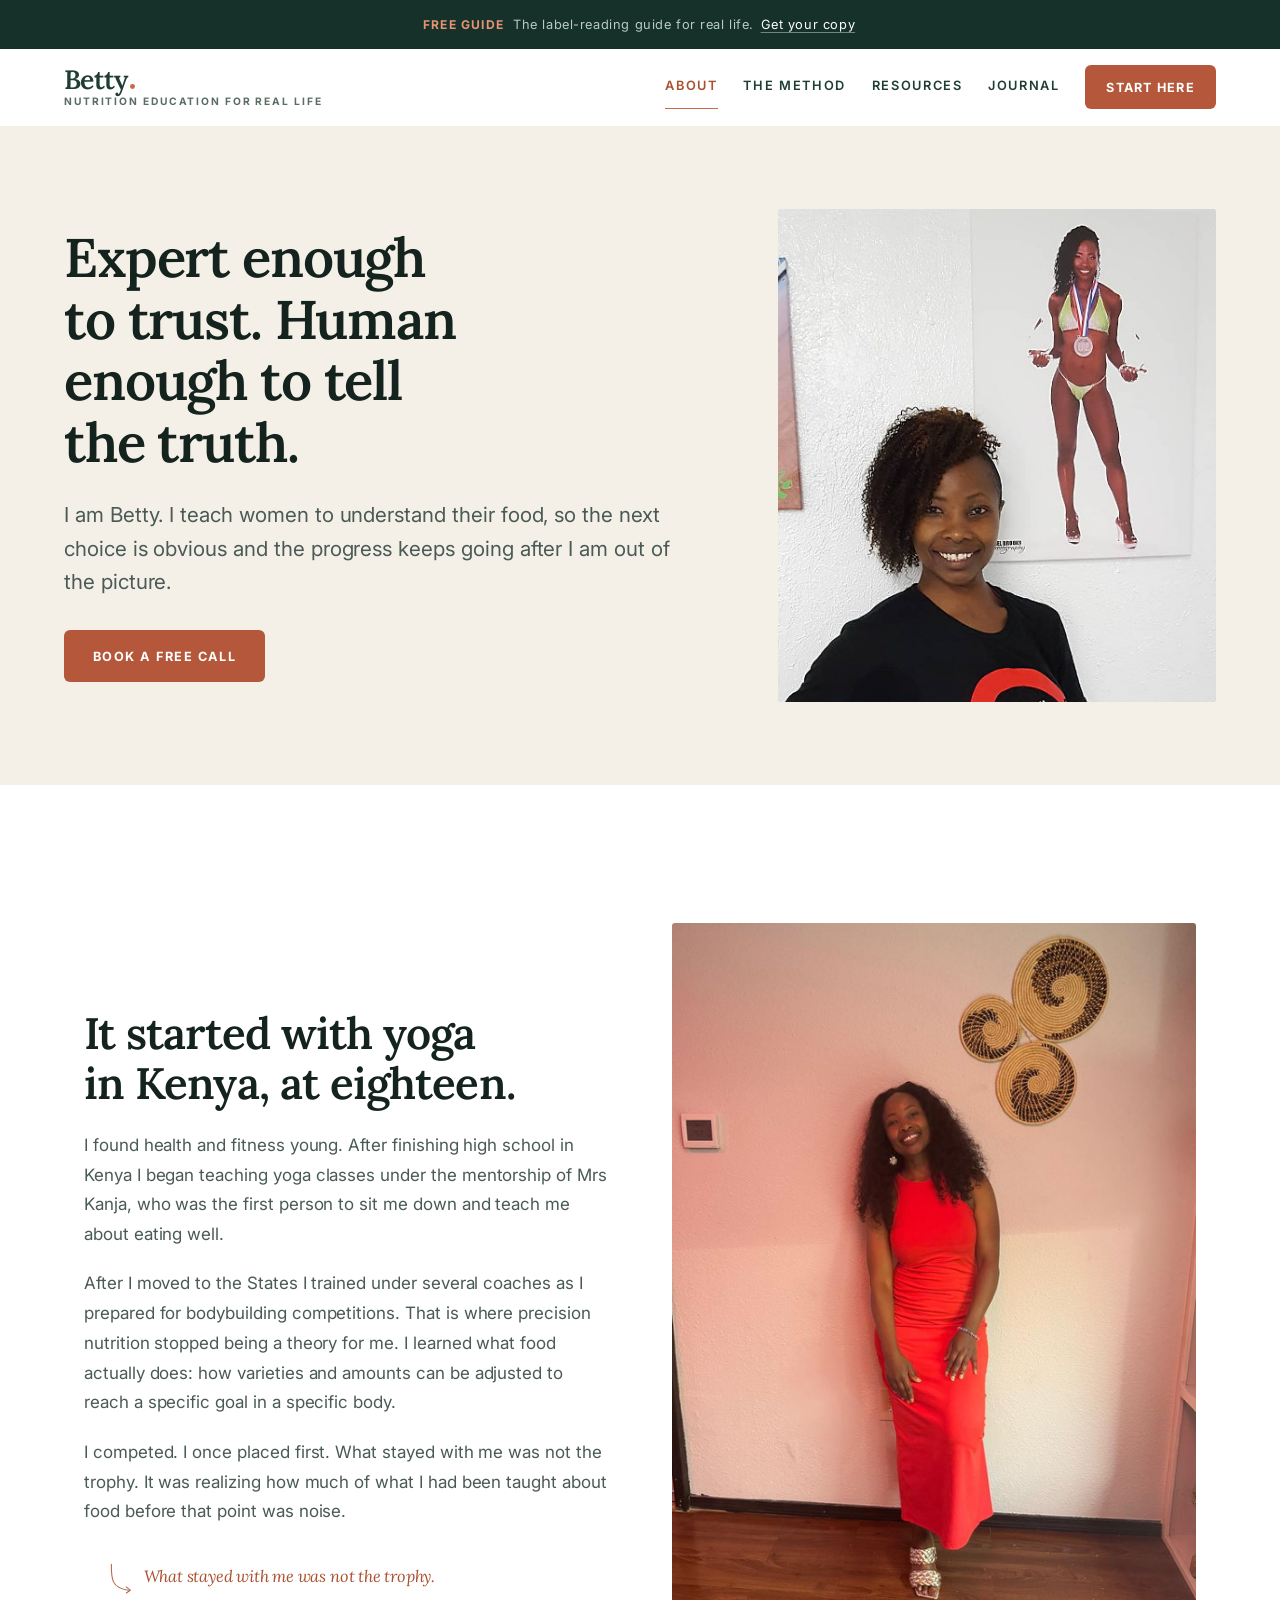
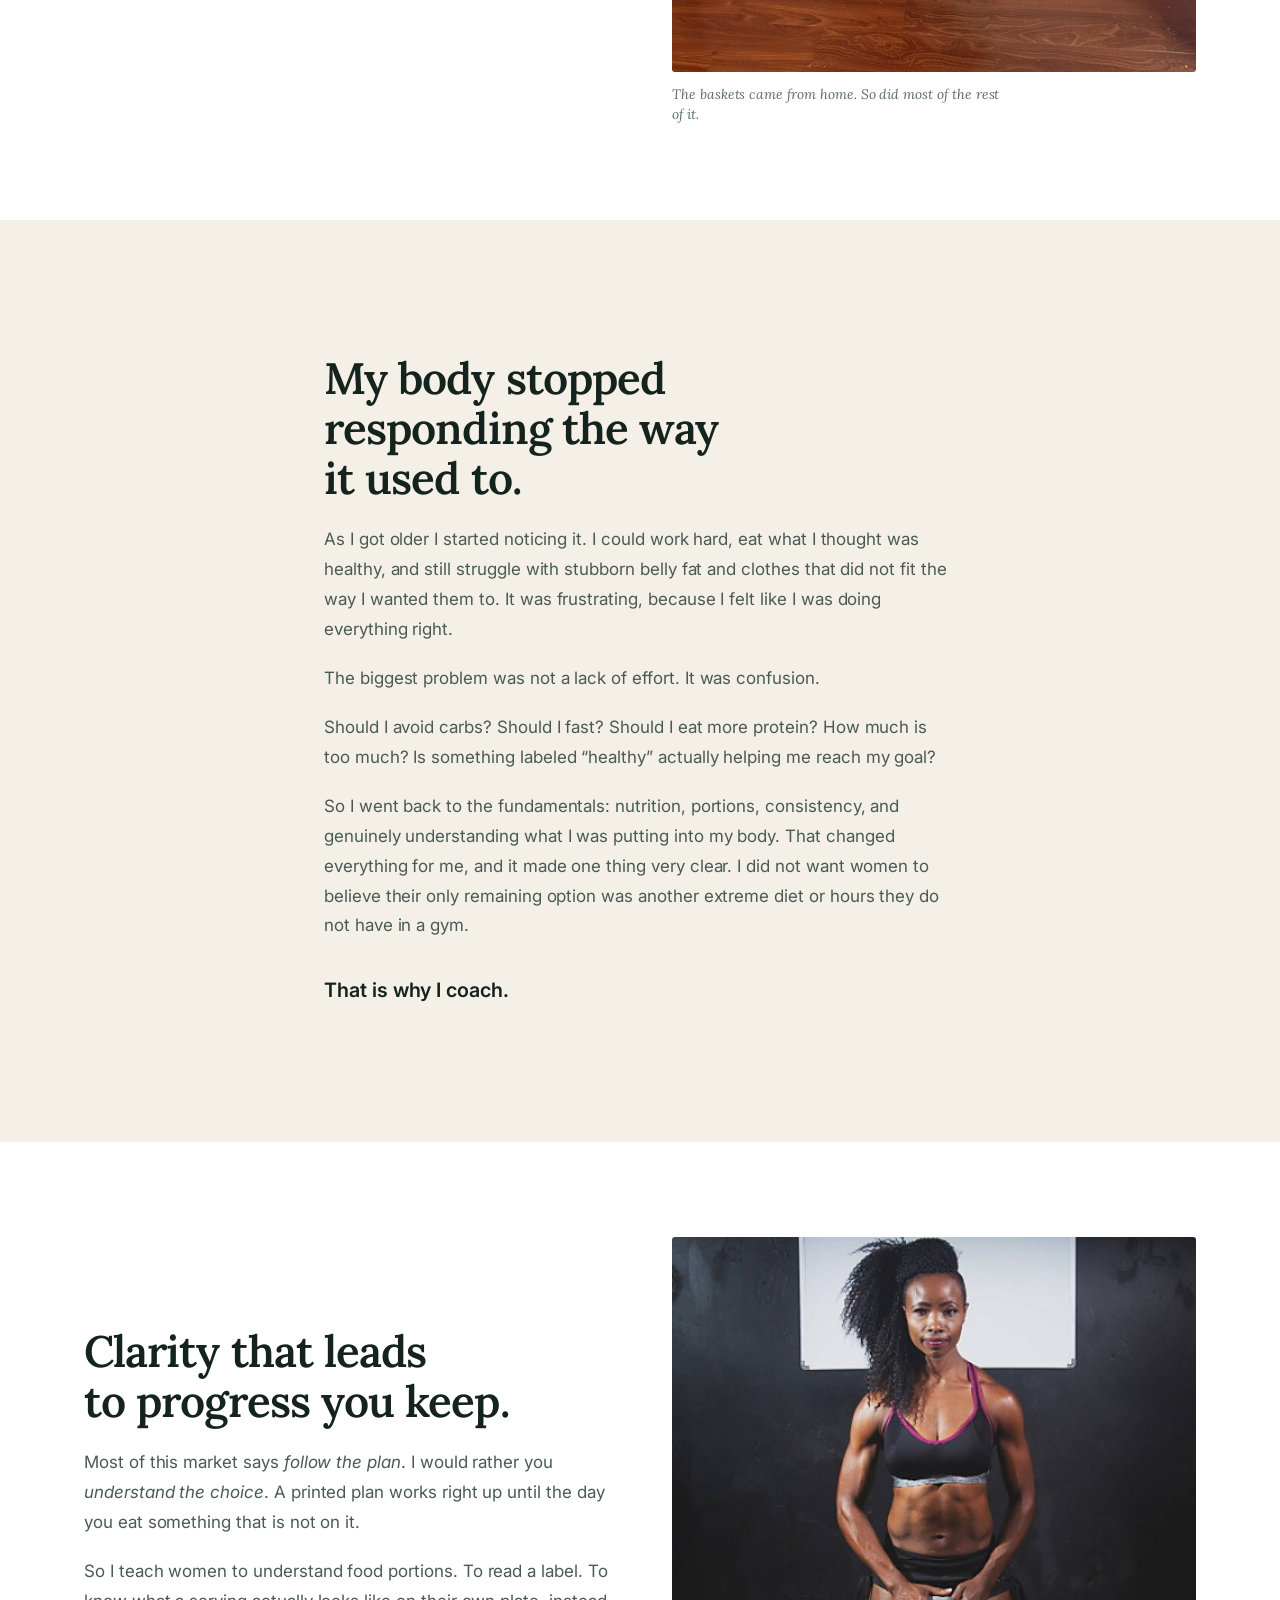
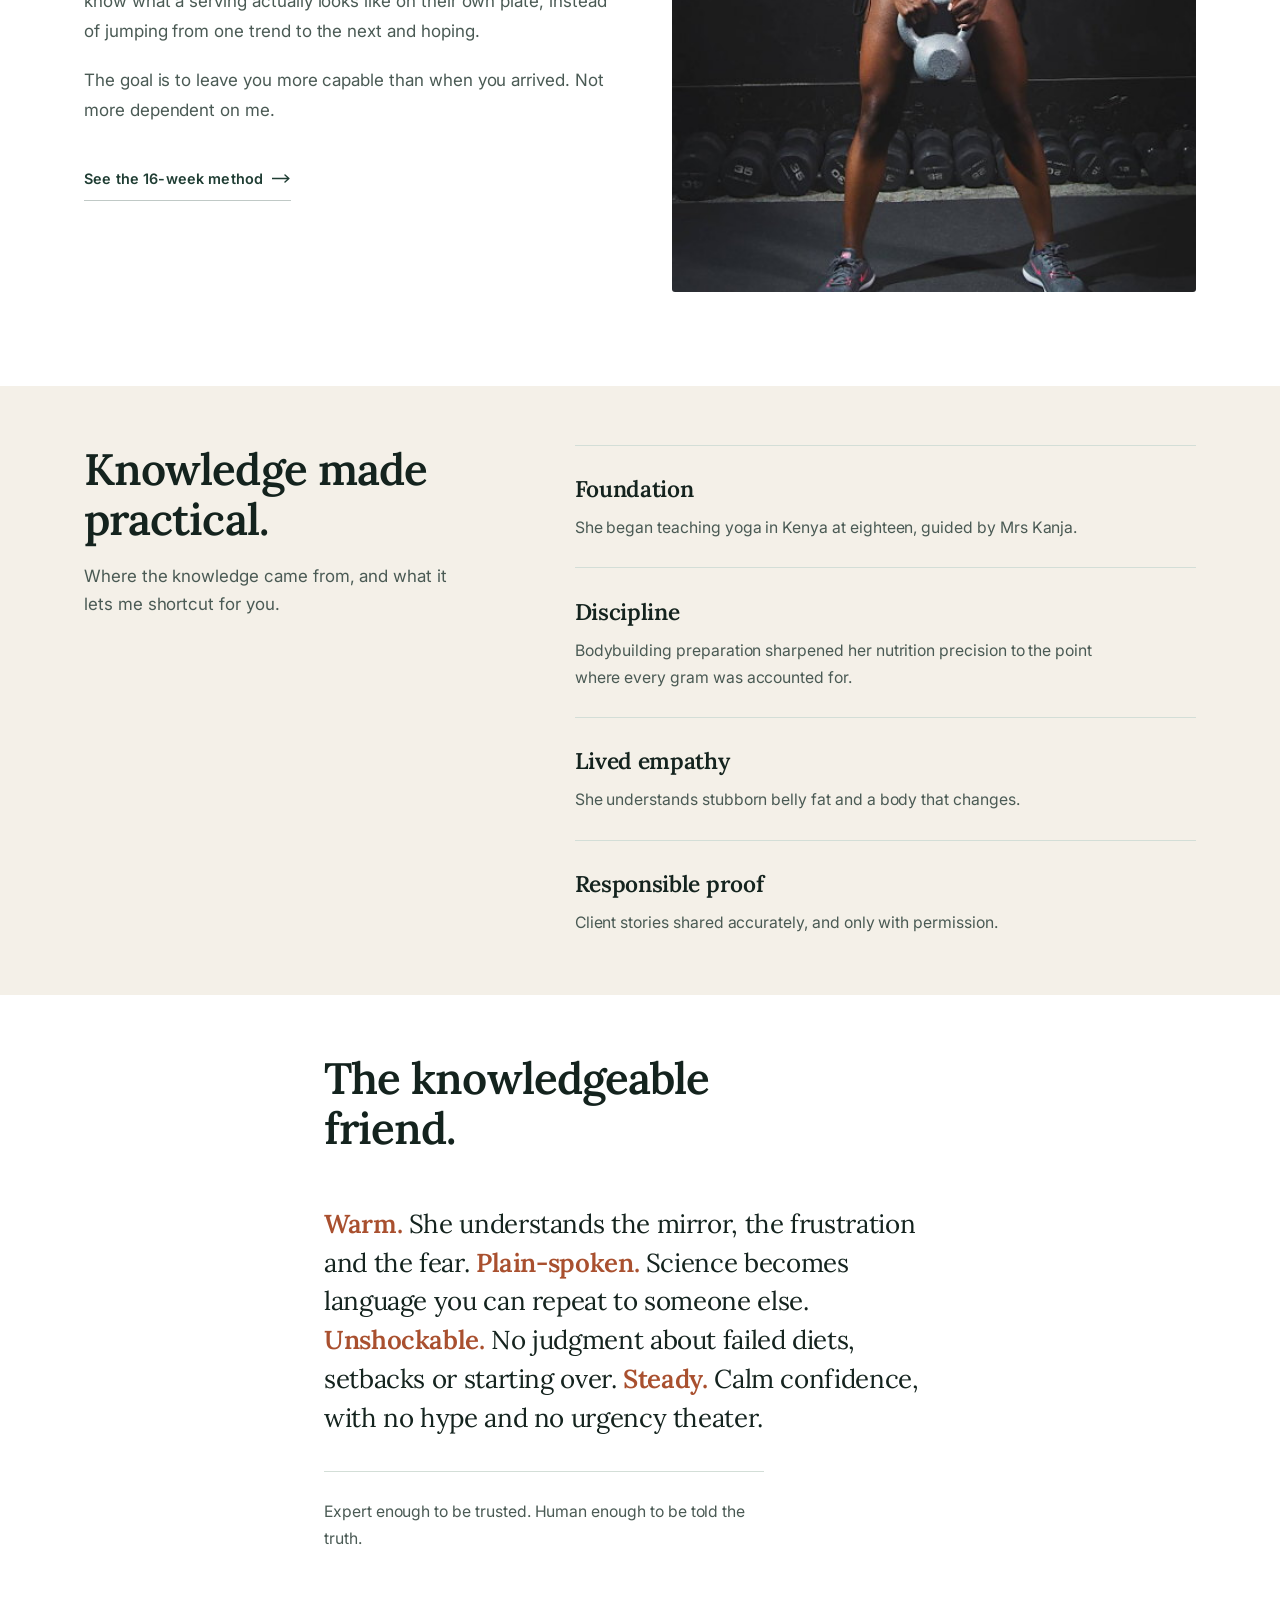
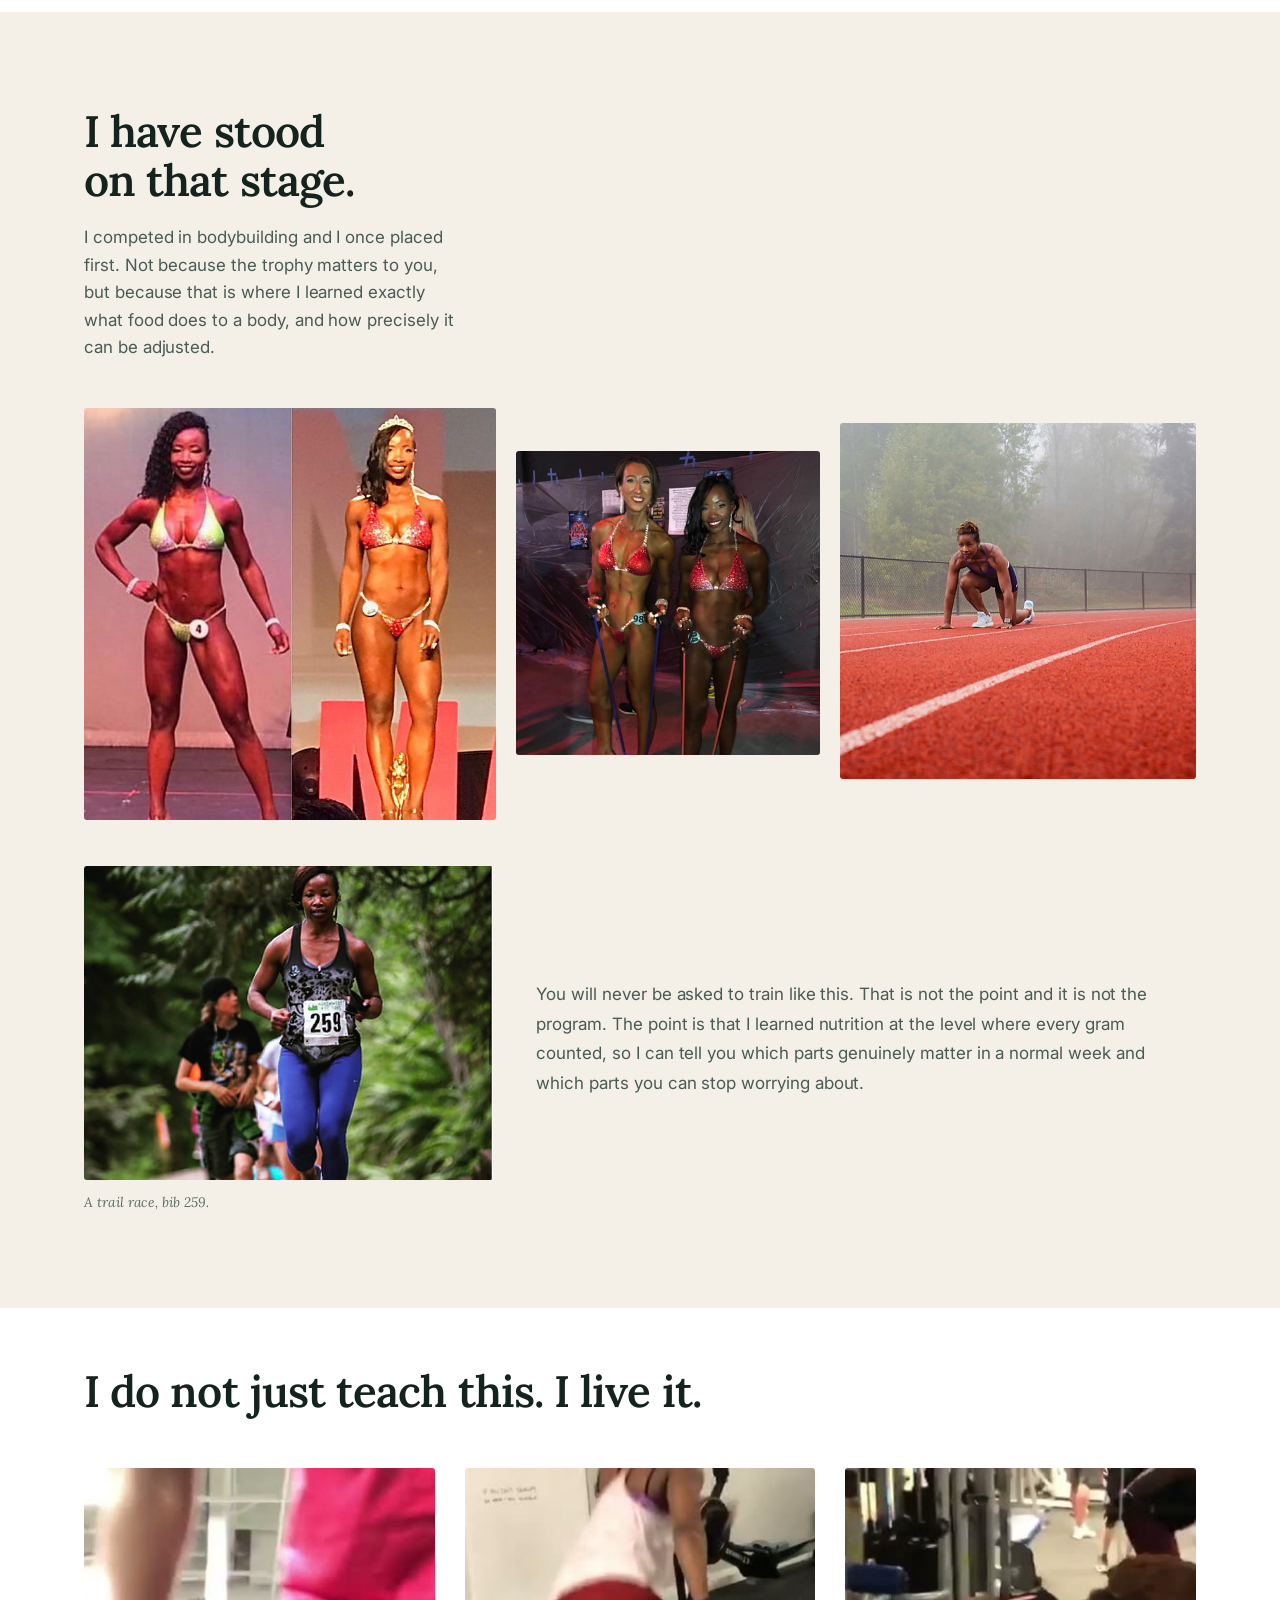
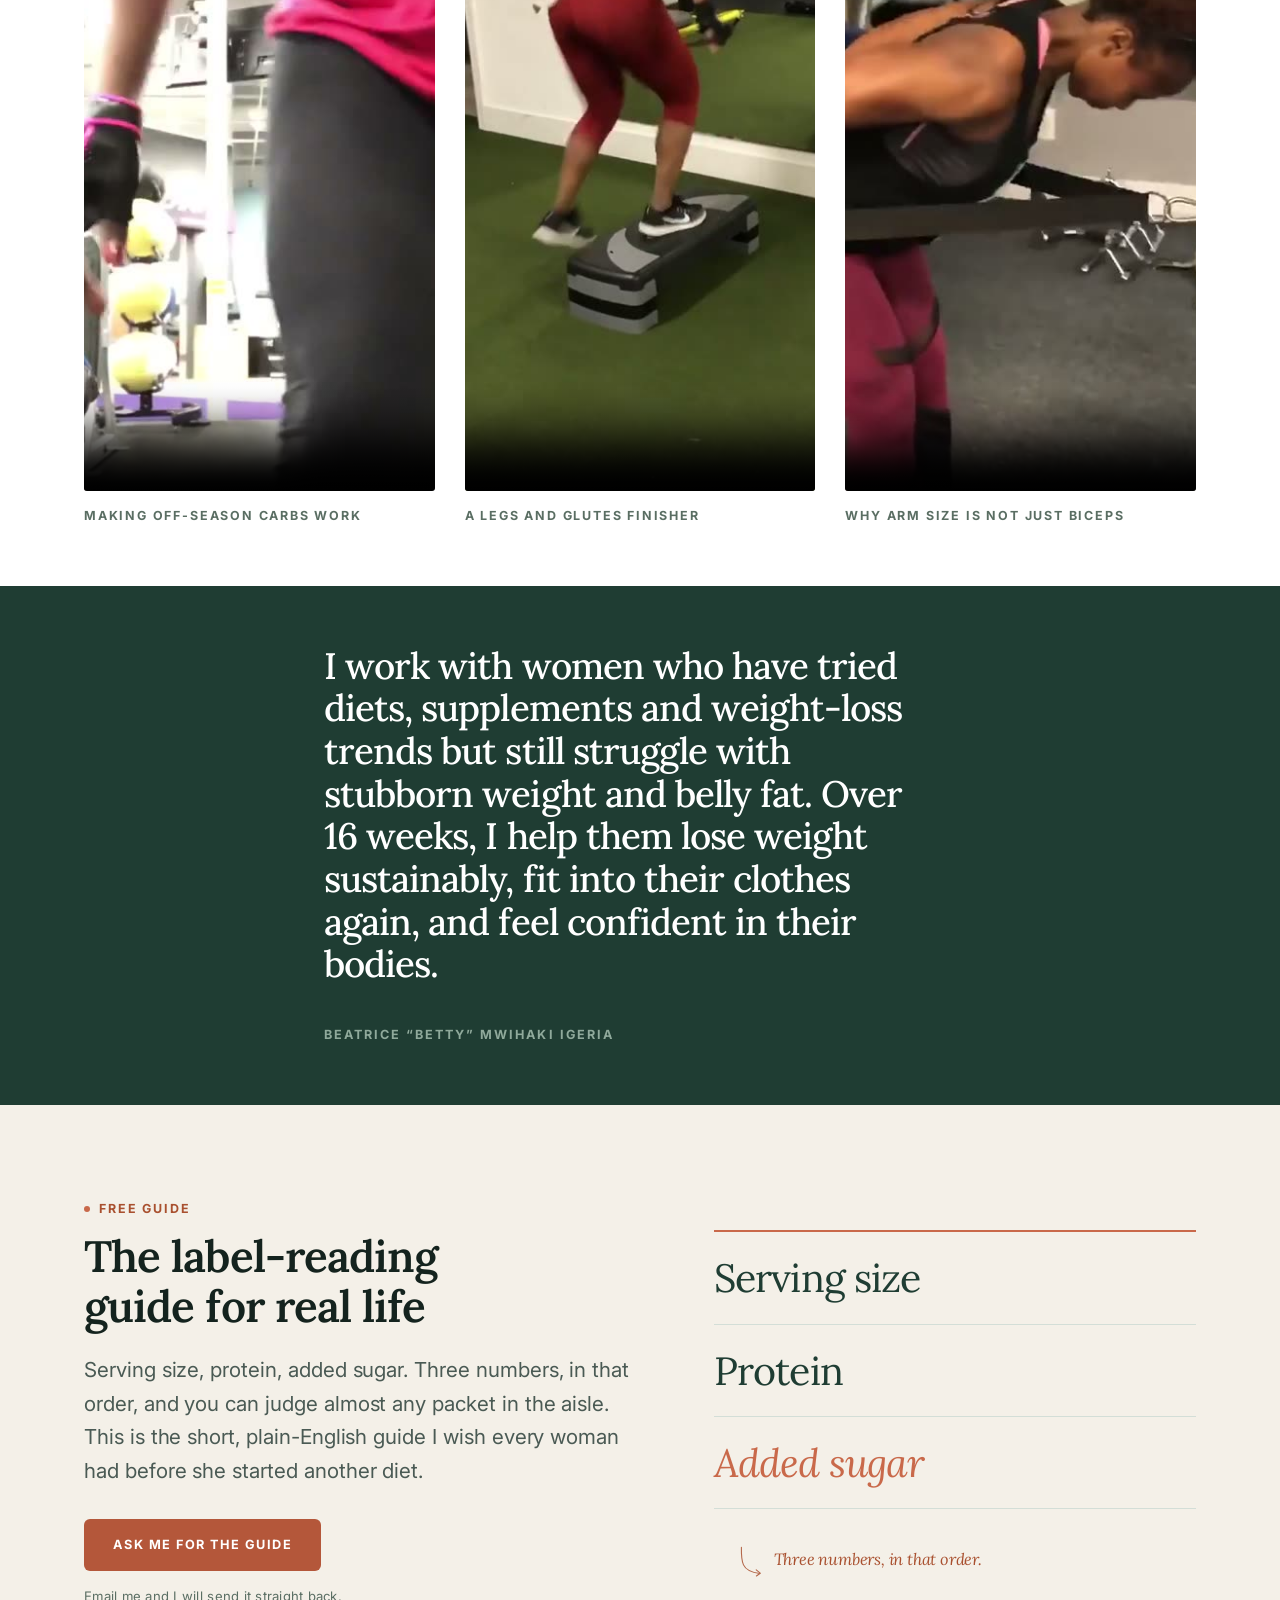
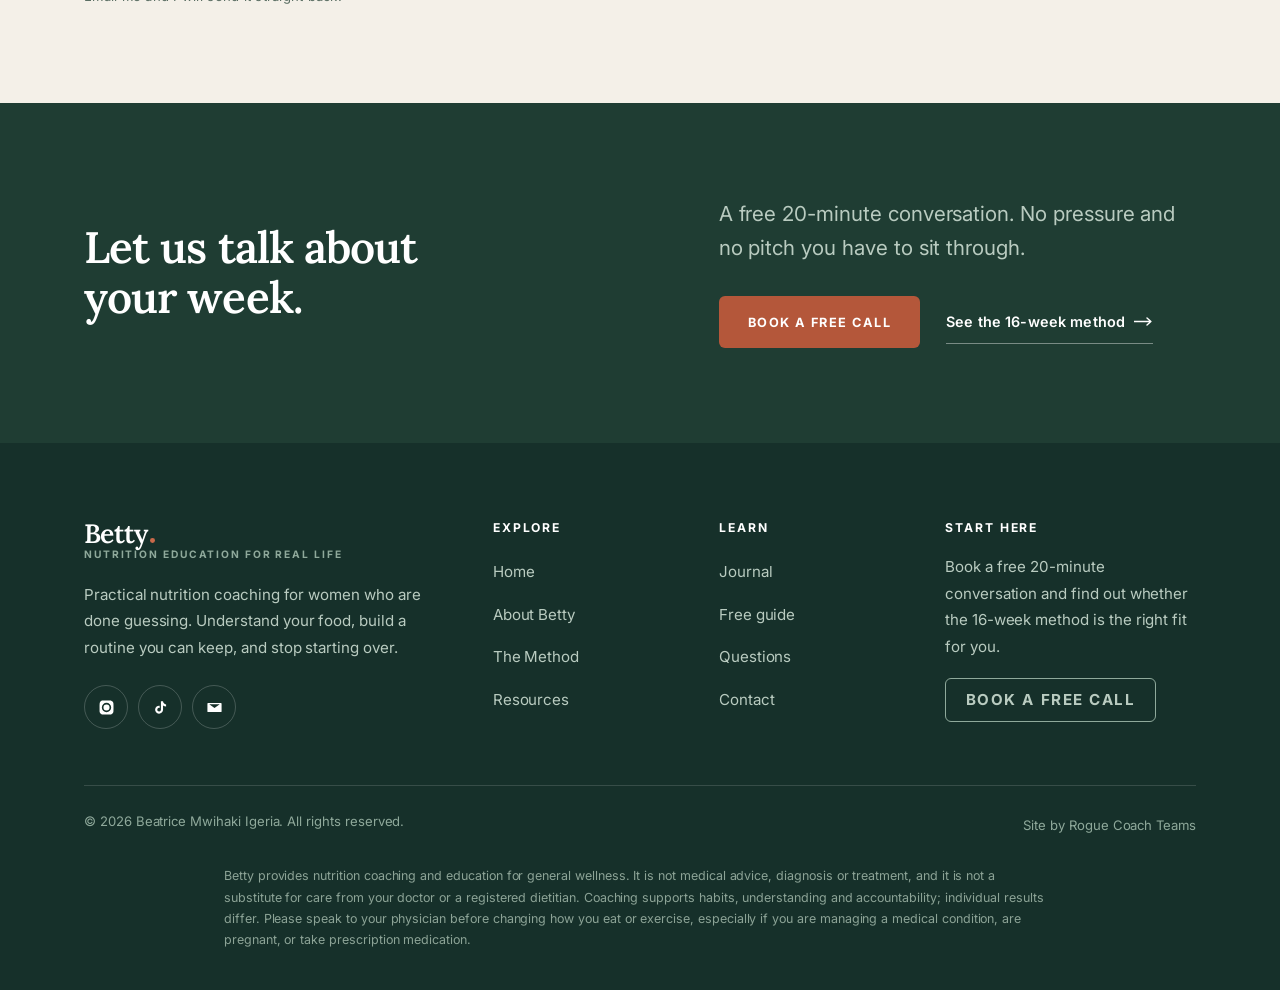
==== commit 5711fbba: "Second pass: no stock photography left, and the last two grids are gone The first pass fixed the str" ====
--- a/about.html
+++ b/about.html
@@ -186,10 +186,14 @@
     <div class="uneven">
       <div class="imgwrap u1" style="--ar:1/1"><img src="assets/img/betty-stage.jpg" alt="Betty competing on stage at a bodybuilding show" loading="lazy" decoding="async"></div><div class="imgwrap u2" style="--ar:1/1"><img src="assets/img/betty-backstage.jpg" alt="Betty warming up backstage before a competition" loading="lazy" decoding="async"></div><div class="imgwrap u3" style="--ar:1/1"><img src="assets/img/betty-track.jpg" alt="Betty at the start line of a running track" loading="lazy" decoding="async"></div>
     </div>
-    <p class="narrow-p">You will never be asked to train like this. That is not
-    the point and it is not the program. The point is that I learned nutrition at
-    the level where every gram counted, so I can tell you which parts genuinely
-    matter in a normal week and which parts you can stop worrying about.</p>
+    <div class="pair">
+      <figure class="fig "><div class="imgwrap " style="--ar:1.3/1"><img src="assets/img/betty-race.jpg" alt="Running a trail race with other runners on the path behind" loading="lazy" decoding="async"></div><figcaption>A trail race, bib 259.</figcaption></figure>
+      <p class="narrow-p">You will never be asked to train like this. That is not
+      the point and it is not the program. The point is that I learned nutrition
+      at the level where every gram counted, so I can tell you which parts
+      genuinely matter in a normal week and which parts you can stop worrying
+      about.</p>
+    </div>
   </div>
 </section>
 
@@ -233,13 +237,8 @@
         that order, and you can judge almost any packet in the aisle. This is the
         short, plain-English guide I wish every woman had before she started
         another diet.</p>
-        <form class="optin" action="https://formspree.io/f/REPLACE_ME" method="POST">
-          <input type="text" name="name" placeholder="First name" aria-label="First name" required>
-          <input type="email" name="email" placeholder="Your email address" aria-label="Email address" required>
-          <input type="hidden" name="_subject" value="New download - The label-reading guide for real life">
-          <button class="btn btn-clay" type="submit">Send it to me</button>
-        </form>
-        <p class="form-note">No spam. Unsubscribe any time.</p>
+        <div class="actions"><a class="btn btn-clay " href="mailto:beatricemwihaki@yahoo.com?subject=The%20label-reading%20guide%20for%20real%20life">Ask me for the guide</a></div>
+        <p class="form-note">Email me and I will send it straight back.</p>
       </div>
       <div class="split-media">
         <div class="three" aria-hidden="true">
--- a/assets/style.css
+++ b/assets/style.css
@@ -21,9 +21,14 @@
      .hero-strip .badge   a floating white UI card over the hero photograph.
      parallax + clip wipe on every image, scale settle on every image.
 
-   The rule that replaces them: containment has to be earned. Pricing tiers,
-   product cards and the contact aside keep their boxes because the content is
-   genuinely modular. Everything else is type, rules and whitespace.
+   A second pass on 7 Sep also removed .posts / .post and .products / .product,
+   the last two three-across grids, along with every licensed stock photograph
+   they held. Resources is now a feature plus a list of entries, and the Journal
+   is a contents page. Every image on the site is one of Betty's own photographs.
+
+   The rule that replaces all of it: containment has to be earned. The pricing
+   tiers and the contact aside keep their boxes because that content really is
+   modular. Everything else is type, rules and whitespace.
 
    Order of this file still matters. Component rules sit ABOVE the media-query
    stack at the bottom, so the responsive tiers always win.
@@ -509,6 +514,19 @@
 .phero-grid{display:grid;grid-template-columns:1fr minmax(280px,38%);gap:clamp(30px,4.5vw,66px);align-items:center}
 .phero h1{font-size:clamp(2rem,1.1rem + 3vw,3.4rem)}
 
+/* The Method and the Journal open on type. Both used to open on a licensed
+   stock photograph, and her library has no food or kitchen photography to put
+   there instead, so the pages open on their own words. */
+.phero.type{padding-bottom:clamp(44px,5vw,76px)}
+.type-hero{
+  display:grid;
+  grid-template-columns:minmax(0,1.05fr) minmax(0,.95fr);
+  gap:clamp(20px,4vw,72px);
+  align-items:end;
+}
+.type-hero h1{margin-bottom:0}
+.type-hero .lede{max-width:46ch}
+
 /* ----------------------------------------------------- 11. quote statement */
 .statement .q{
   font-family:var(--display);
@@ -768,45 +786,105 @@
 .faq .a{border-bottom:1px solid var(--sage-line);margin-top:-1px}
 
 /* ------------------------------------------------------------- 20. journal */
-/* The first article runs wide, the other five run small. */
-.post{min-width:0;display:flex;flex-direction:column}
-.post .imgwrap{margin-bottom:20px}
-.post.lead{
-  display:grid;grid-template-columns:1.3fr 1fr;
-  gap:clamp(24px,3.6vw,56px);
+
+/* ---------------------------------------------- 21. the library and entries */
+/* Resources and the Journal were both a three-across grid of image + title +
+   description + button. One of those pages has a single real product and the
+   other had six licensed stock thumbnails of women who are not Betty. Both are
+   now a feature plus a list of entries, which is what a small library is. */
+.k-head{
+  font-size:.78rem;font-weight:700;letter-spacing:.155em;text-transform:uppercase;
+  color:var(--sage-ink);
+  margin:0 0 clamp(14px,1.8vw,24px);
+}
+.library{border-top:1px solid var(--sage-line)}
+.entry{
+  display:grid;
+  grid-template-columns:minmax(120px,.26fr) 1fr;
+  gap:clamp(12px,2.4vw,40px);
+  padding:clamp(22px,2.8vw,36px) 0;
+  border-bottom:1px solid var(--sage-line);
+  align-items:start;
+}
+.entry .e-k{display:flex;flex-direction:column;gap:.5em}
+.entry h3{margin:0 0 .3em;font-size:clamp(1.24rem,1.05rem + .8vw,1.66rem)}
+.entry p{margin:0;font-size:.985rem;max-width:56ch}
+.entry .cat{
+  margin:0;font-size:.76rem;font-weight:700;letter-spacing:.155em;
+  text-transform:uppercase;color:var(--clay-ink);
+}
+.more{
+  font-size:.76rem;font-weight:700;letter-spacing:.145em;text-transform:uppercase;
+  color:var(--sage-ink);
+}
+
+/* the Journal's lead story, carrying the weight the six thumbnails used to */
+.lead-story{
+  padding-bottom:clamp(38px,4.6vw,68px);
+  margin-bottom:clamp(38px,4.6vw,68px);
+  border-bottom:2px solid var(--clay);
+  /* Not a ch measure. `ch` here would resolve against the 17px body font, not
+     against the 57px headline inside, and broke the lead to one word a line. */
+  max-width:820px;
+}
+.lead-story .cat{
+  margin:0 0 1em;font-size:.78rem;font-weight:700;letter-spacing:.155em;
+  text-transform:uppercase;color:var(--clay-ink);
+}
+.lead-story h2{
+  font-size:clamp(2rem,1.2rem + 3.4vw,3.6rem);
+  line-height:1.08;margin-bottom:.3em;
+}
+.lead-story .lede{max-width:52ch}
+.lead-story .more{display:block;margin-top:1.6em}
+
+/* The guide's cover, set rather than photographed. No perspective transform and
+   no page curl: it is a cover, not a mockup of one. */
+.cover-slot{display:flex;justify-content:flex-end}
+.cover{
+  width:100%;max-width:310px;
+  aspect-ratio:1/1.32;
+  background:var(--forest);
+  border-left:5px solid var(--clay-btn);
+  padding:clamp(22px,2.4vw,30px);
+  display:flex;flex-direction:column;
+}
+.cover .c-k{
+  /* .78rem, not .72rem: below that this lands at 11.5px, and the floor on this
+     site is 12.1px because the audience is women over 40 on a phone. */
+  margin:0;font-size:.78rem;font-weight:700;letter-spacing:.17em;
+  text-transform:uppercase;color:var(--clay-on-dark);
+}
+.cover .c-t{
+  font-family:var(--display);
+  font-size:clamp(1.24rem,1rem + .8vw,1.6rem);
+  line-height:1.16;letter-spacing:-.02em;color:#fff;font-weight:600;
+  margin:auto 0 0;
+}
+.cover .c-l{list-style:none;padding:0;margin:1.1em 0 0;border-top:1px solid rgba(255,255,255,.22)}
+.cover .c-l li{
+  margin:0;padding:.5em 0;
+  border-bottom:1px solid rgba(255,255,255,.14);
+  font-size:.85rem;color:var(--sage);letter-spacing:.01em;
+}
+.cover .c-b{
+  margin:1.2em 0 0;
+  font-family:var(--display);font-size:1.02rem;font-weight:600;
+  color:#fff;letter-spacing:-.02em;
+}
+.cover .c-b i{
+  display:inline-block;width:.2em;height:.2em;border-radius:50%;
+  background:var(--clay);margin-left:.12em;
+}
+
+/* About: the trail race sits beside the line that says the program is not this */
+.pair{
+  display:grid;grid-template-columns:minmax(0,.62fr) minmax(0,1fr);
+  gap:clamp(22px,3.4vw,54px);
   align-items:center;
-  padding-bottom:clamp(34px,4vw,58px);
-  margin-bottom:clamp(34px,4vw,58px);
-  border-bottom:1px solid var(--sage-line);
-}
-.post.lead .imgwrap{margin-bottom:0}
-.post.lead h3{font-size:clamp(1.5rem,1.1rem + 1.5vw,2.2rem)}
-.post.lead p{font-size:1.04rem}
-.posts{display:grid;grid-template-columns:repeat(3,1fr);gap:clamp(20px,2.6vw,36px)}
-.post .cat{
-  font-size:.76rem;font-weight:700;letter-spacing:.155em;text-transform:uppercase;
-  color:var(--clay-ink);margin:0 0 .8em;
-}
-.post h3{font-size:1.28rem;margin-bottom:.4em}
-.post p{font-size:.93rem}
-.post .more{
-  margin-top:auto;padding-top:14px;
-  font-size:.78rem;font-weight:700;letter-spacing:.145em;text-transform:uppercase;color:var(--sage-ink);
-}
-
-/* ------------------------------------------------------------ 21. products */
-.products{display:grid;grid-template-columns:repeat(3,1fr);gap:clamp(20px,2.6vw,32px)}
-.product{
-  min-width:0;display:flex;flex-direction:column;
-  background:var(--white);border:1px solid var(--sage-line);border-radius:var(--r-lg);overflow:hidden;
-  transition:border-color var(--t) var(--ease-soft);
-}
-.product:hover{border-color:var(--sage)}
-.product .imgwrap{--ar:1.2/1;border-radius:0}
-.product-body{padding:clamp(24px,2.4vw,32px);display:flex;flex-direction:column;flex:1}
-.product h3{margin-bottom:.35em}
-.product p{font-size:.945rem}
-.product .btn{margin-top:auto;align-self:flex-start}
+  margin-top:clamp(30px,3.6vw,52px);
+}
+.pair .narrow-p{margin-top:0}
 
 /* ------------------------------------------------------- 22. the free guide */
 .guide{background:var(--oat)}
@@ -998,7 +1076,11 @@
   .phero-grid{grid-template-columns:1fr;gap:34px}
   .phero-grid .imgwrap{--ar:16/10;max-width:520px}
 
-  .split,.statement-grid,.contact-grid,.cta-grid,.post.lead,.figure-row{grid-template-columns:1fr;gap:34px}
+  .split,.statement-grid,.contact-grid,.cta-grid,.figure-row,
+  .type-hero,.pair{grid-template-columns:1fr;gap:34px}
+  .type-hero{gap:22px}
+  .cover-slot{justify-content:flex-start}
+  .lead-story{max-width:none}
   .split.reverse .split-media{order:0}
   .split-copy{max-width:none}
   .statement .q{max-width:none}
@@ -1014,9 +1096,10 @@
 }
 @media (max-width:960px){
   .eyebrow{font-size:.84rem;letter-spacing:.13em}
-  .who,.reel figcaption,.post .more,.site-footer h4,.rung .k,.stat span,
-  .band footer,.sig{font-size:.83rem;letter-spacing:.12em}
-  .phase .p,.post .cat,.flag,.info-block dt,.hero-art figcaption span{font-size:.81rem;letter-spacing:.12em}
+  .who,.reel figcaption,.more,.site-footer h4,.rung .k,.stat span,
+  .band footer,.sig,.k-head{font-size:.83rem;letter-spacing:.12em}
+  .phase .p,.cat,.flag,.info-block dt,.hero-art figcaption span,
+  .lead-story .cat,.cover .c-k{font-size:.81rem;letter-spacing:.12em}
   .announce{font-size:.815rem}
   .announce b{font-size:.775rem;letter-spacing:.08em}
   .disclaimer{font-size:.8rem}
@@ -1028,7 +1111,7 @@
   .fig figcaption{font-size:.9rem}
 }
 @media (max-width:860px){
-  .posts,.products,.tiers{grid-template-columns:repeat(2,1fr)}
+  .tiers{grid-template-columns:repeat(2,1fr)}
   .tiers .featured{grid-column:1/-1}
   .reels{grid-template-columns:repeat(3,1fr);gap:10px}
   .reel figcaption{font-size:.8rem;letter-spacing:.1em}
@@ -1039,8 +1122,10 @@
 @media (max-width:700px){
   body{font-size:16.5px}
   :root{--hdr:64px}
-  .posts,.products,.tiers{grid-template-columns:1fr}
+  .tiers{grid-template-columns:1fr}
   .tiers .featured{grid-column:auto}
+  .entry{grid-template-columns:1fr;gap:.7em}
+  .entry .e-k{flex-direction:row;align-items:baseline;gap:1.2em}
   .reels{grid-template-columns:1fr;gap:24px;max-width:420px;margin-inline:auto}
   .reel video{aspect-ratio:9/14}
   .uneven{grid-template-columns:1fr 1fr;gap:10px}
@@ -1062,7 +1147,7 @@
   .btn.auto,.nav .btn{width:auto}
   .actions{gap:12px}
   .actions .tlink{justify-content:center;width:100%}
-  .tier,.product-body,.info-block{padding:24px 22px}
+  .tier,.info-block{padding:24px 22px}
   .uneven{grid-template-columns:1fr}
   .uneven .u3{grid-column:auto;max-width:none}
   .footer-grid{grid-template-columns:1fr}
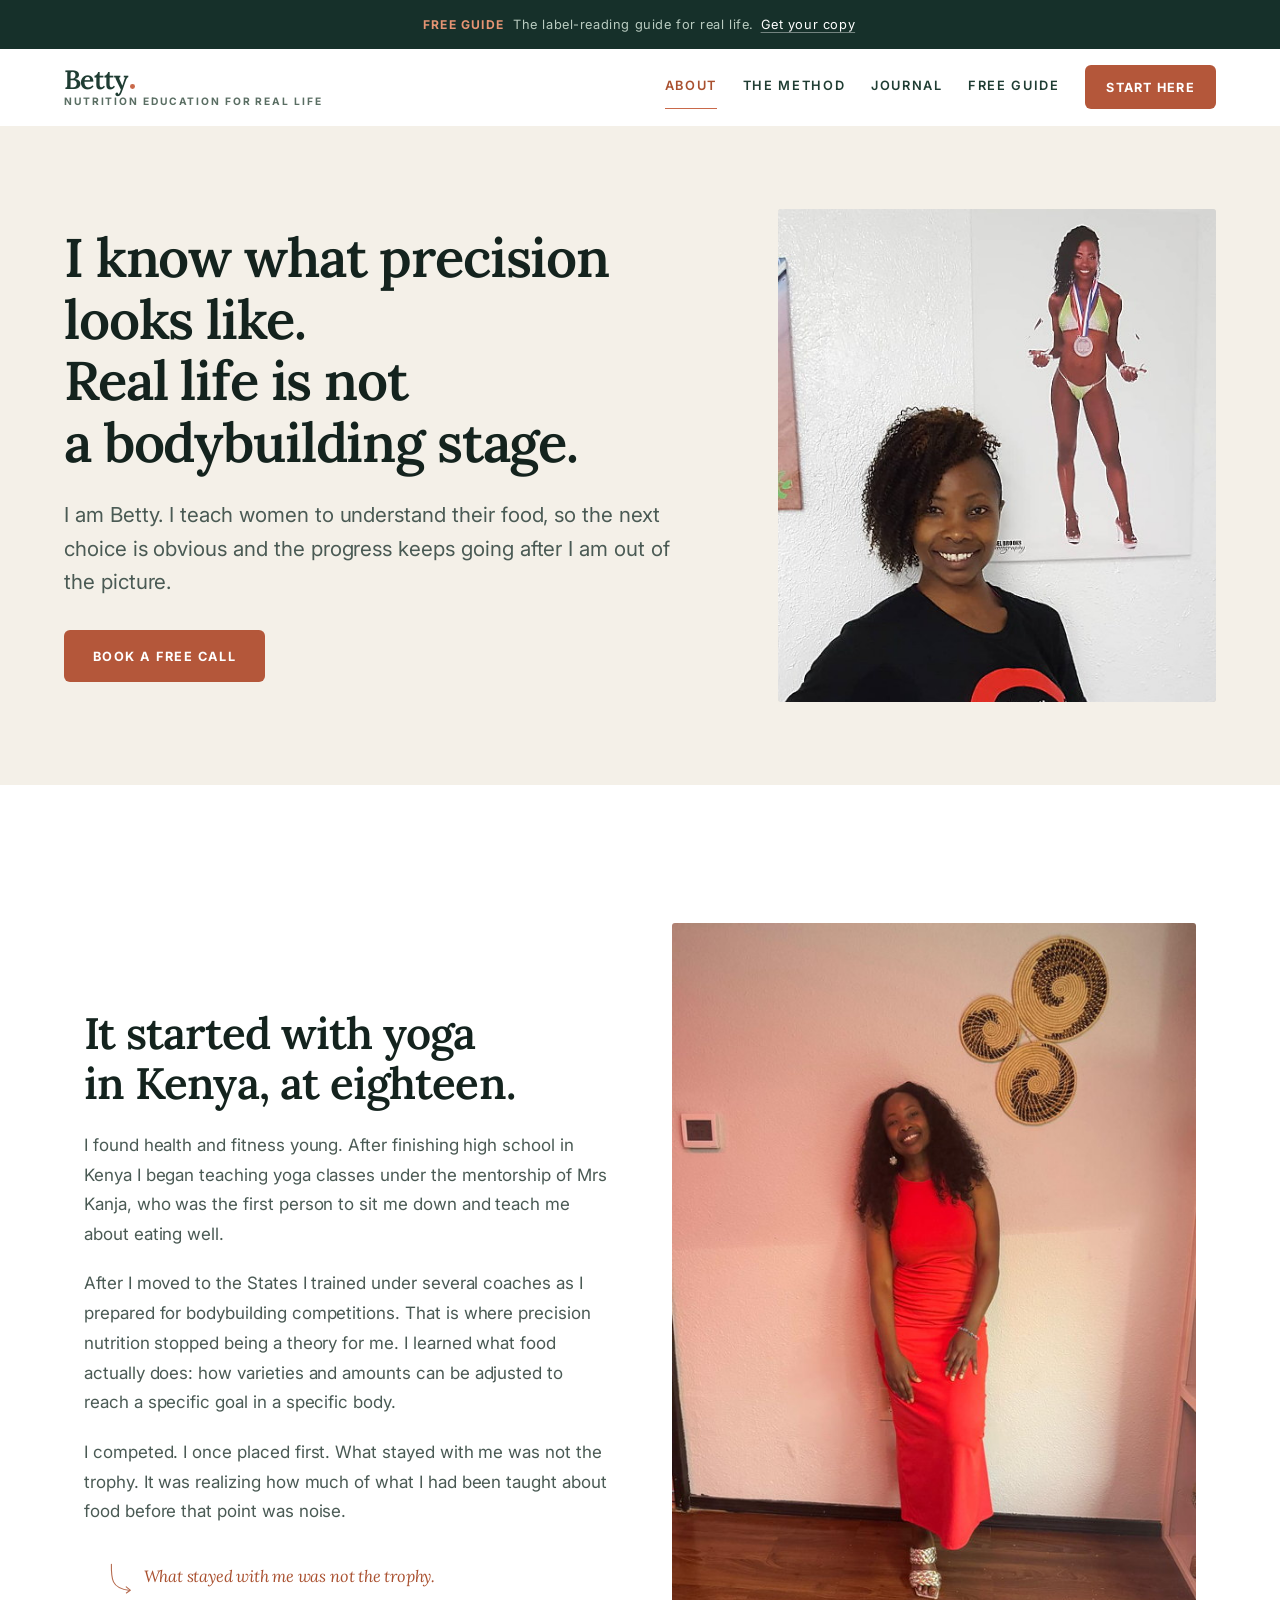
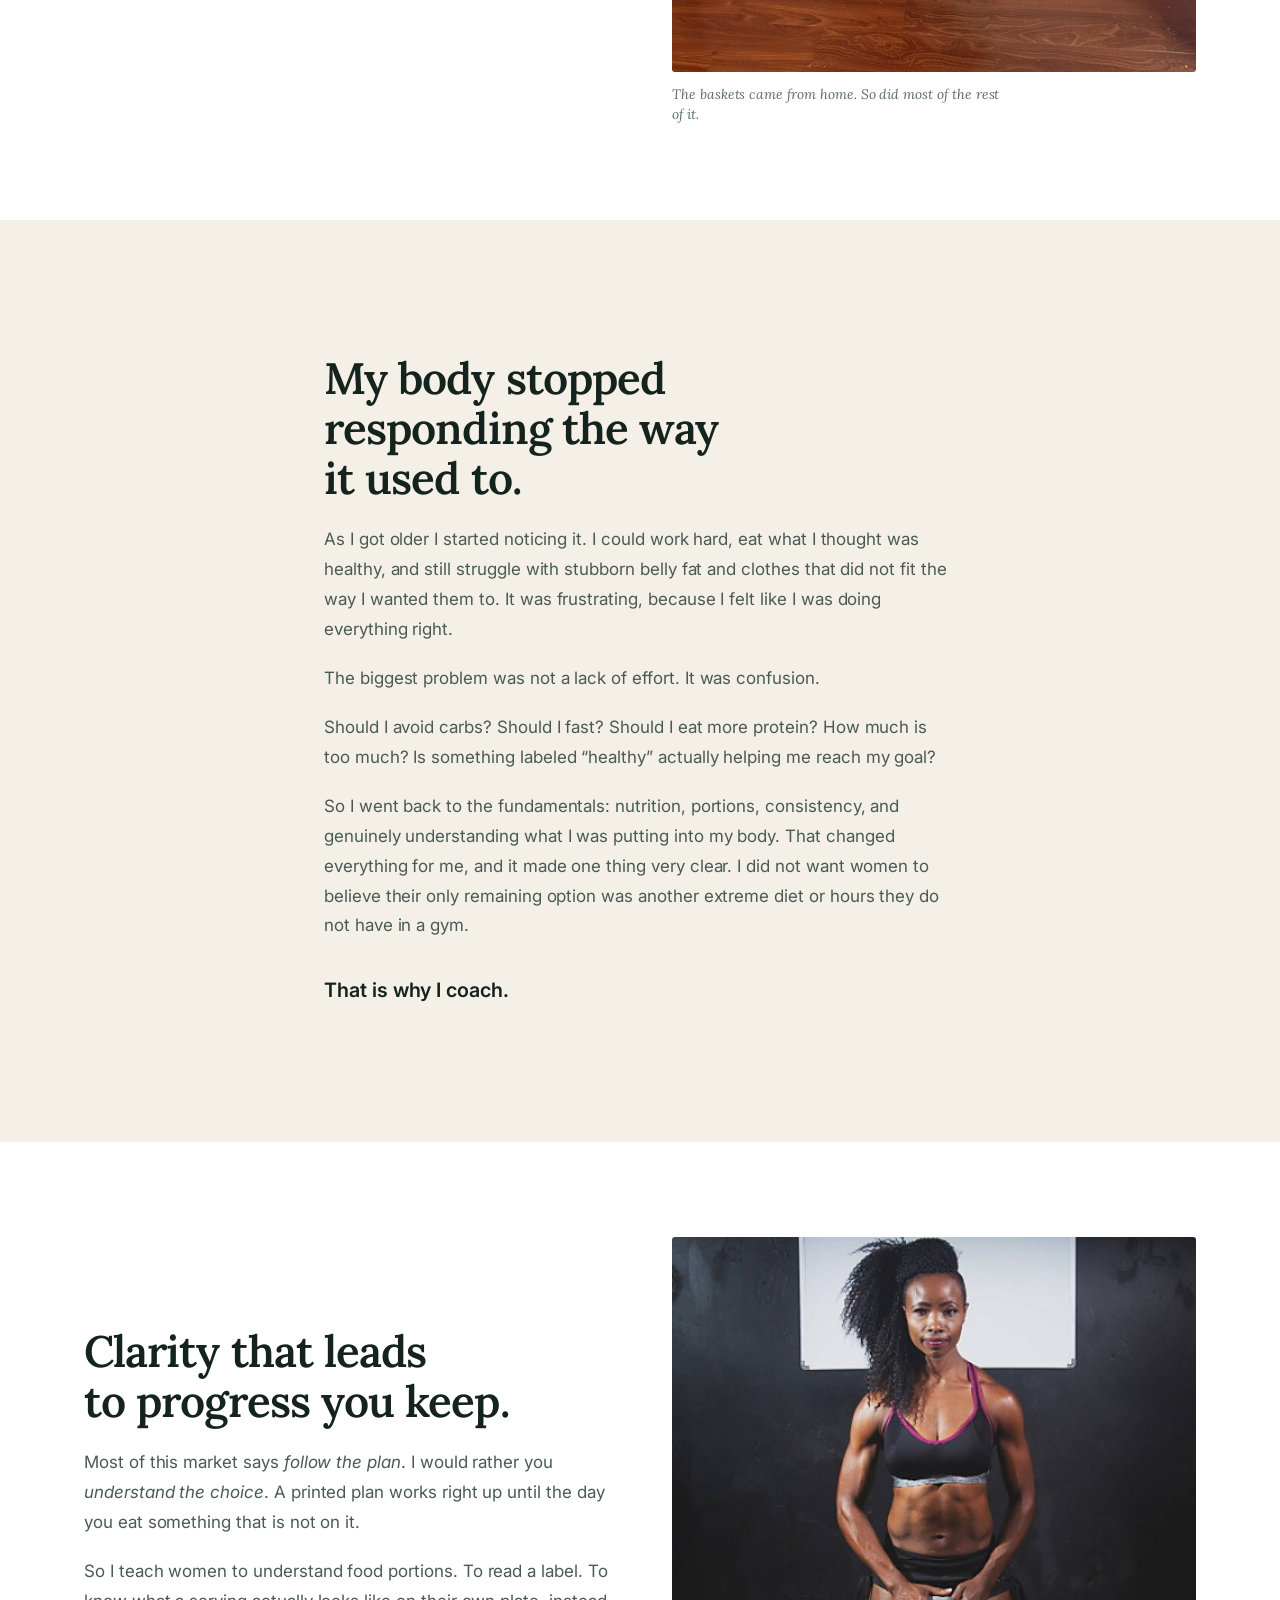
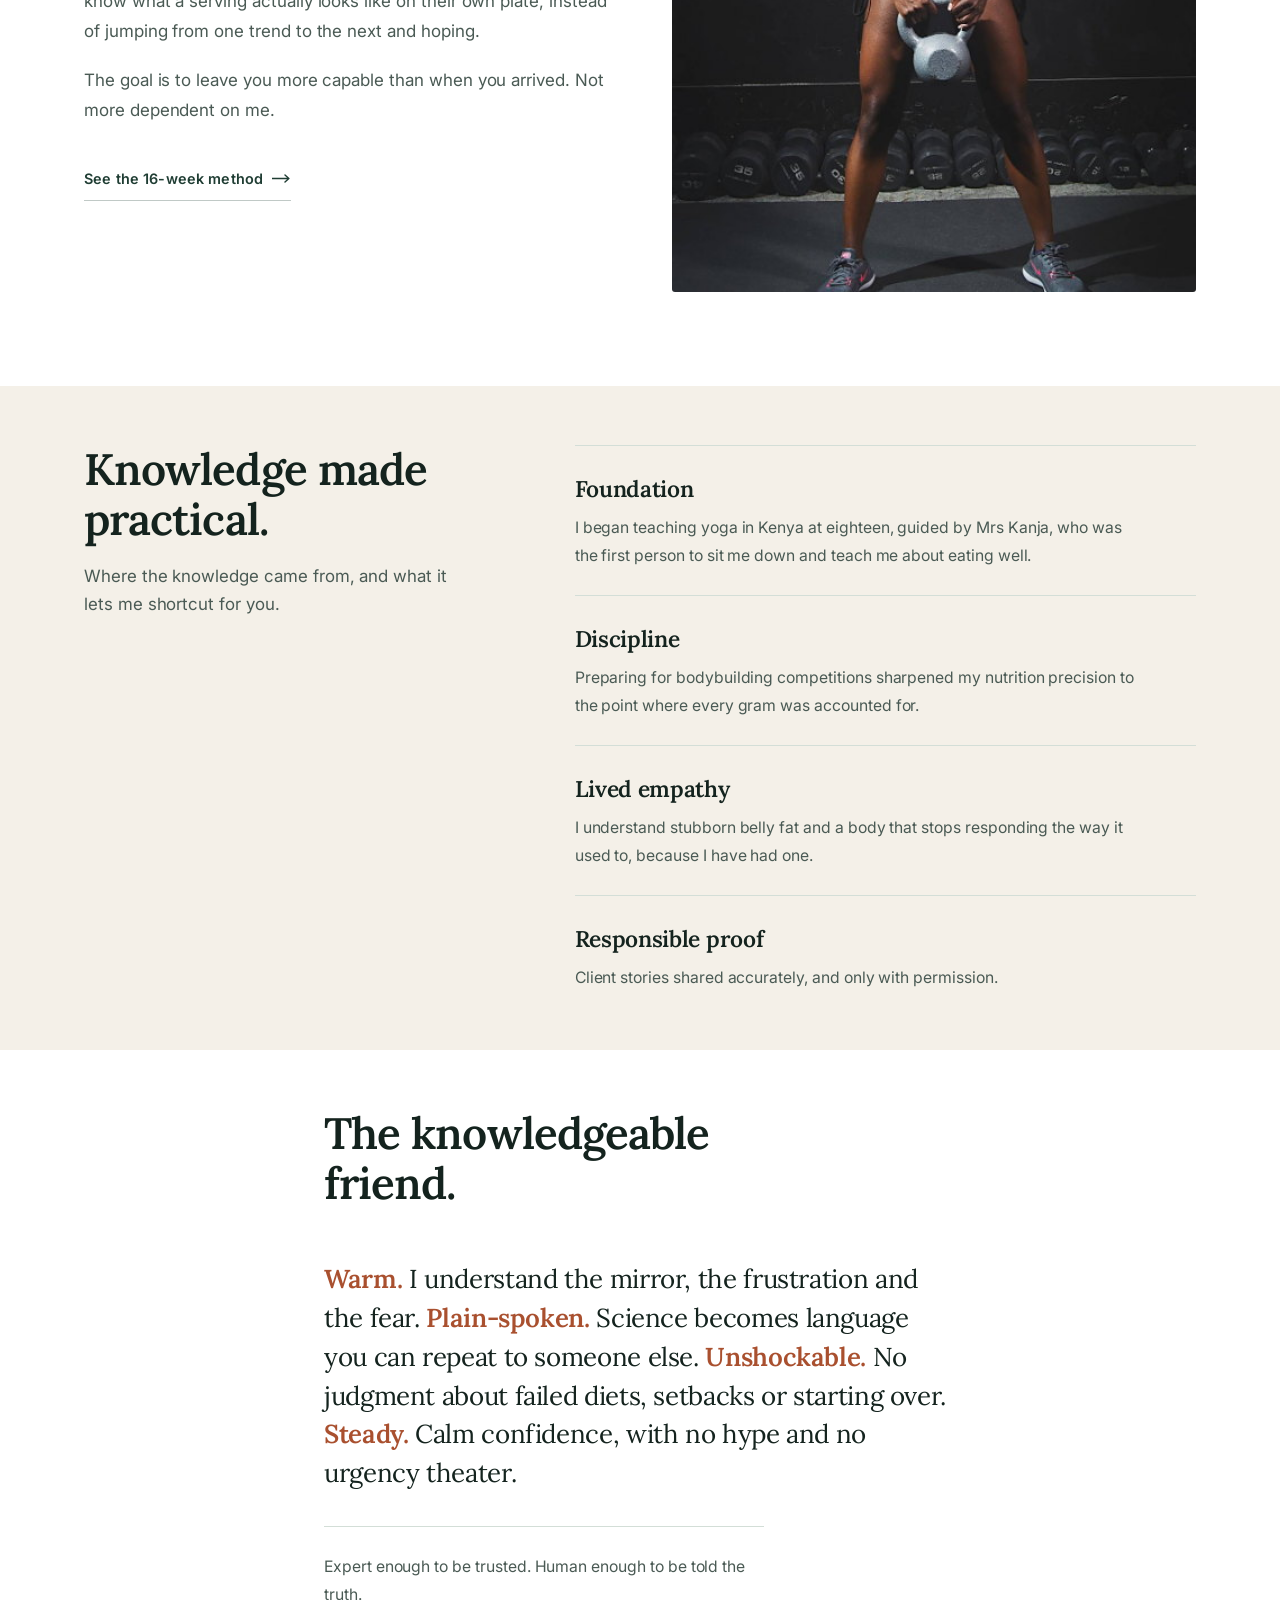
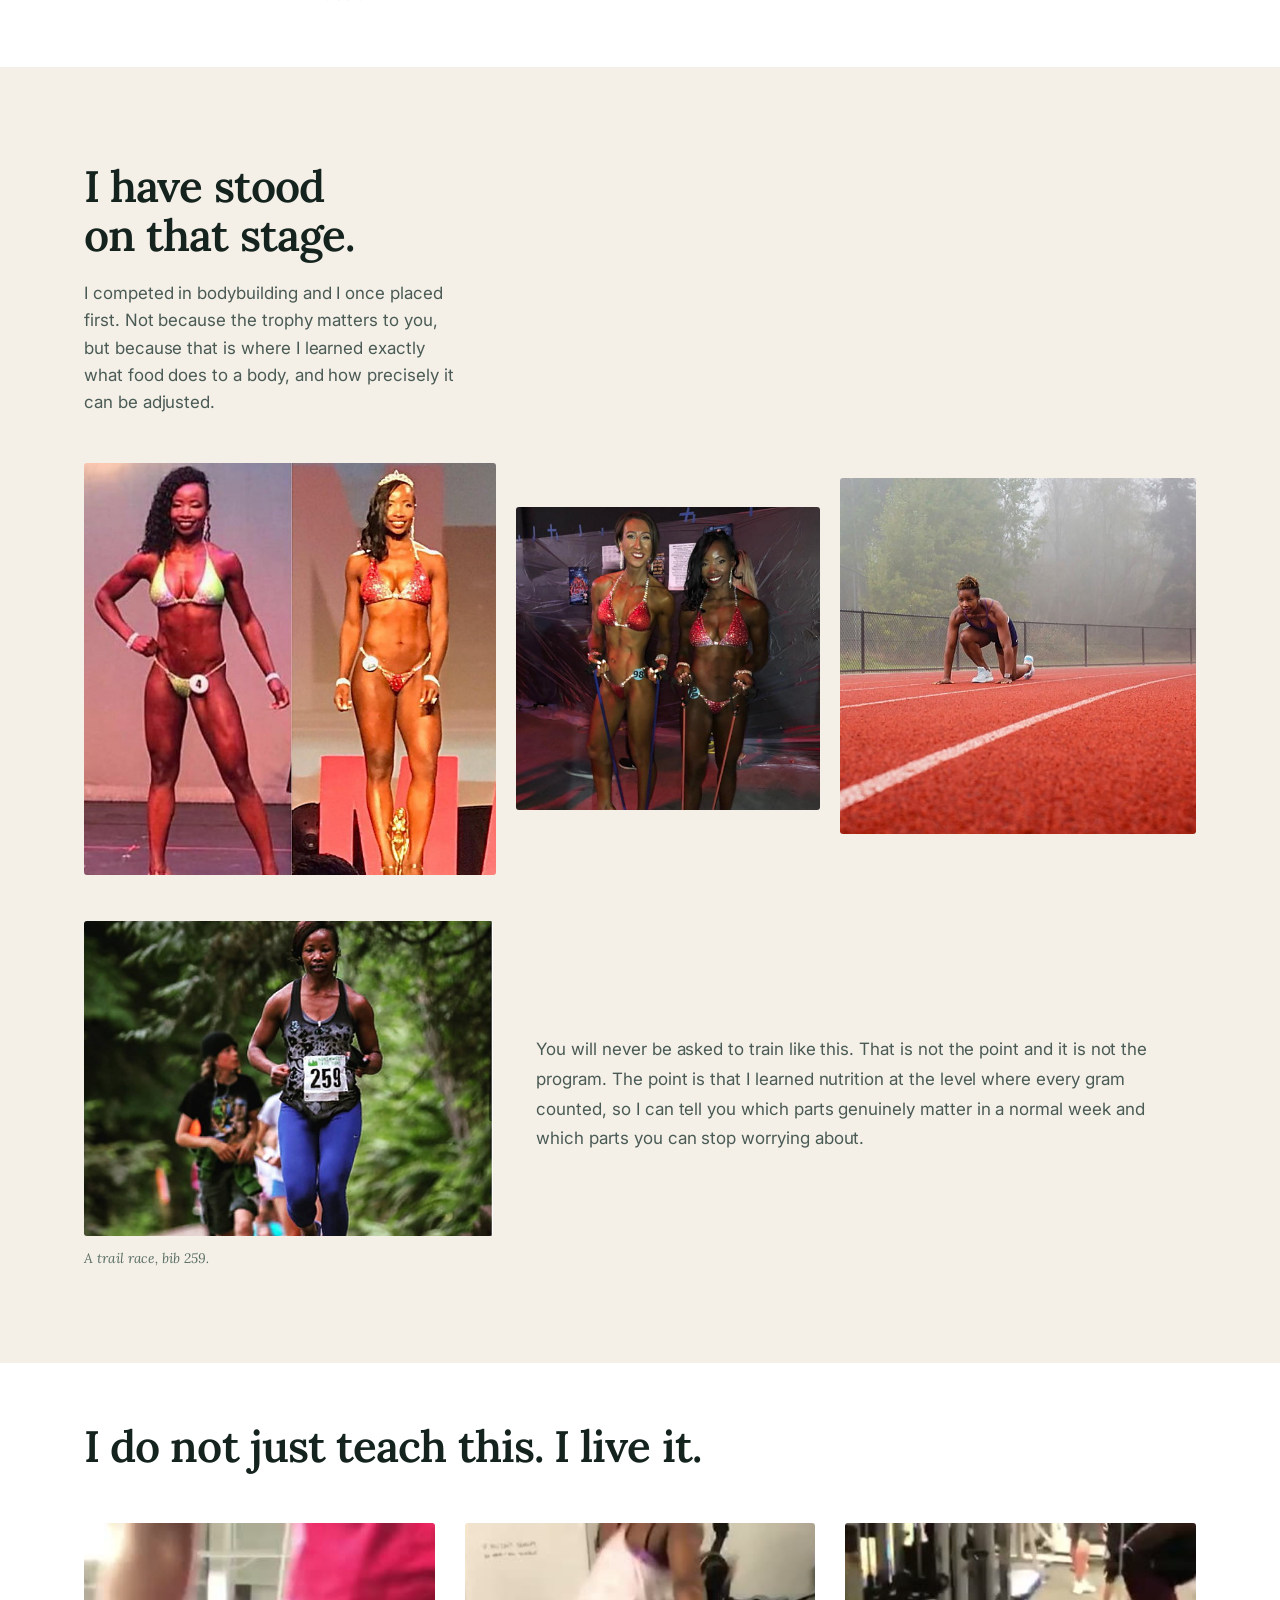
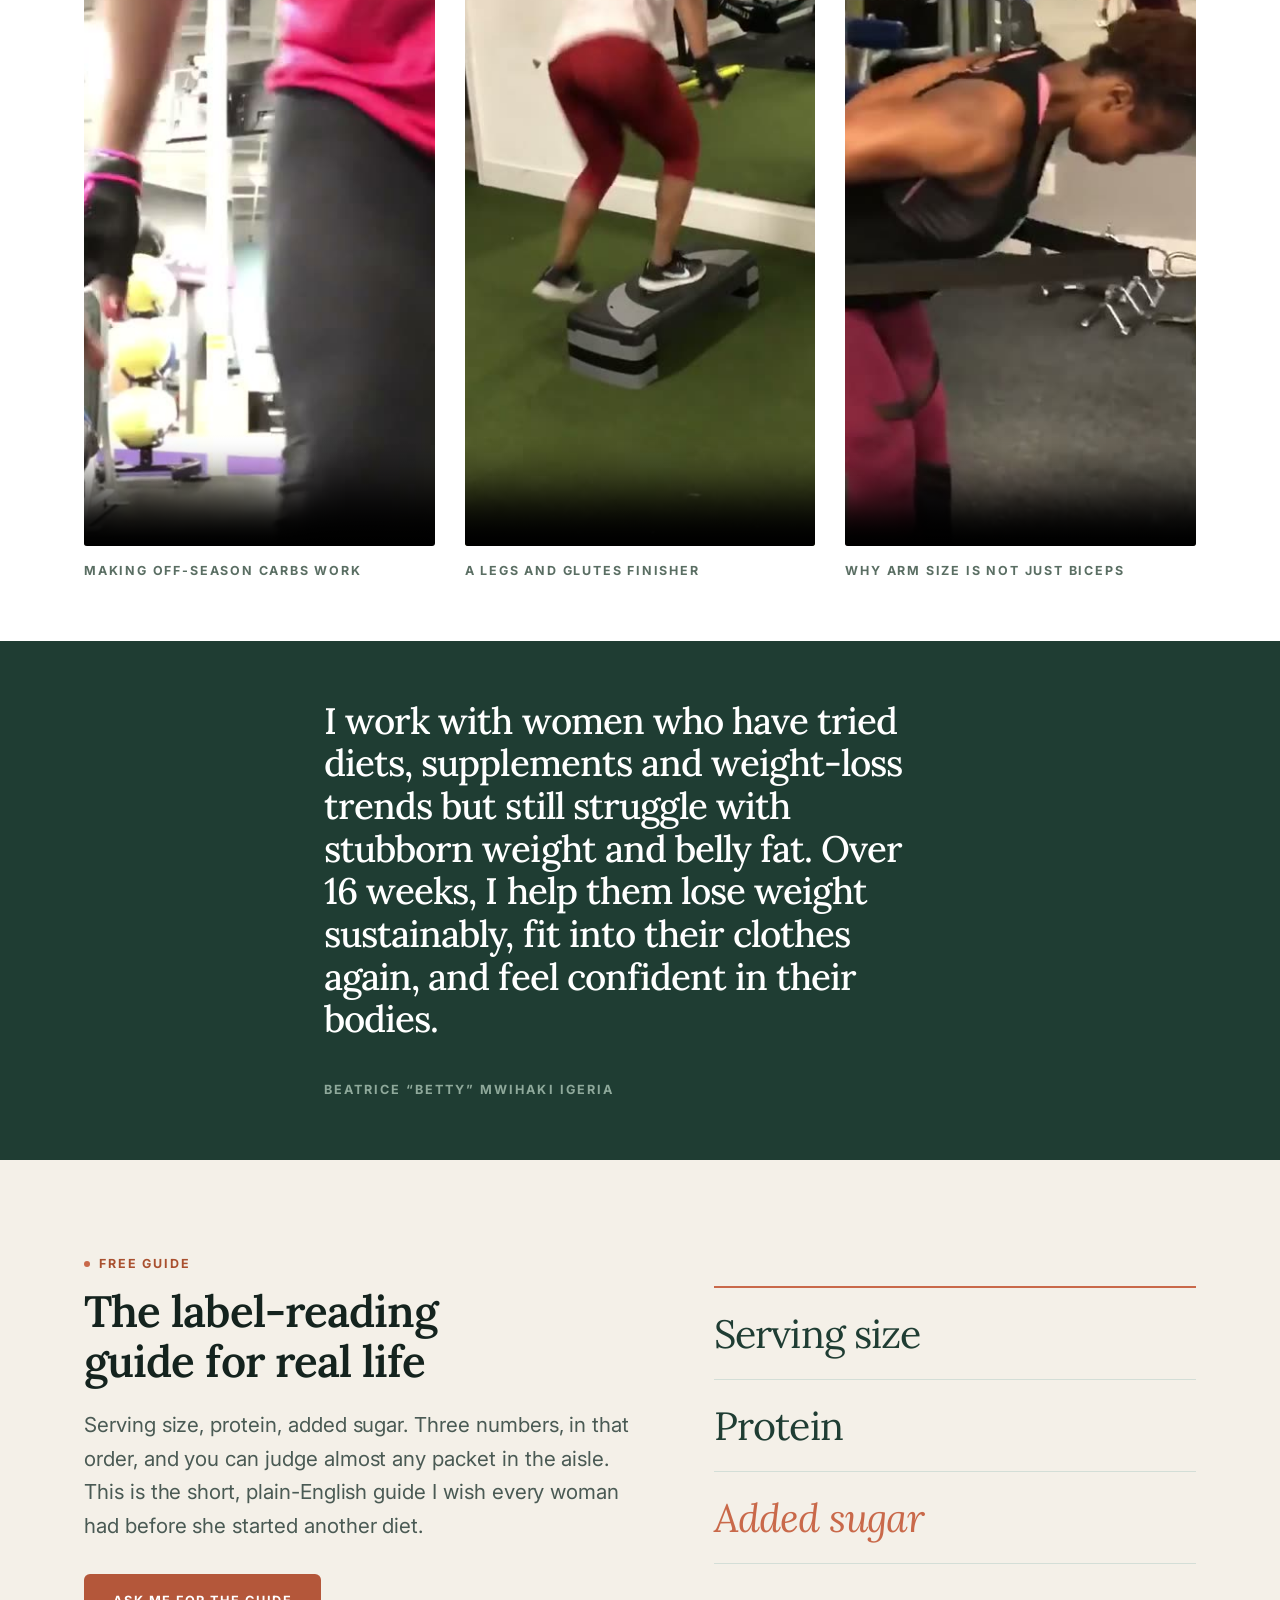
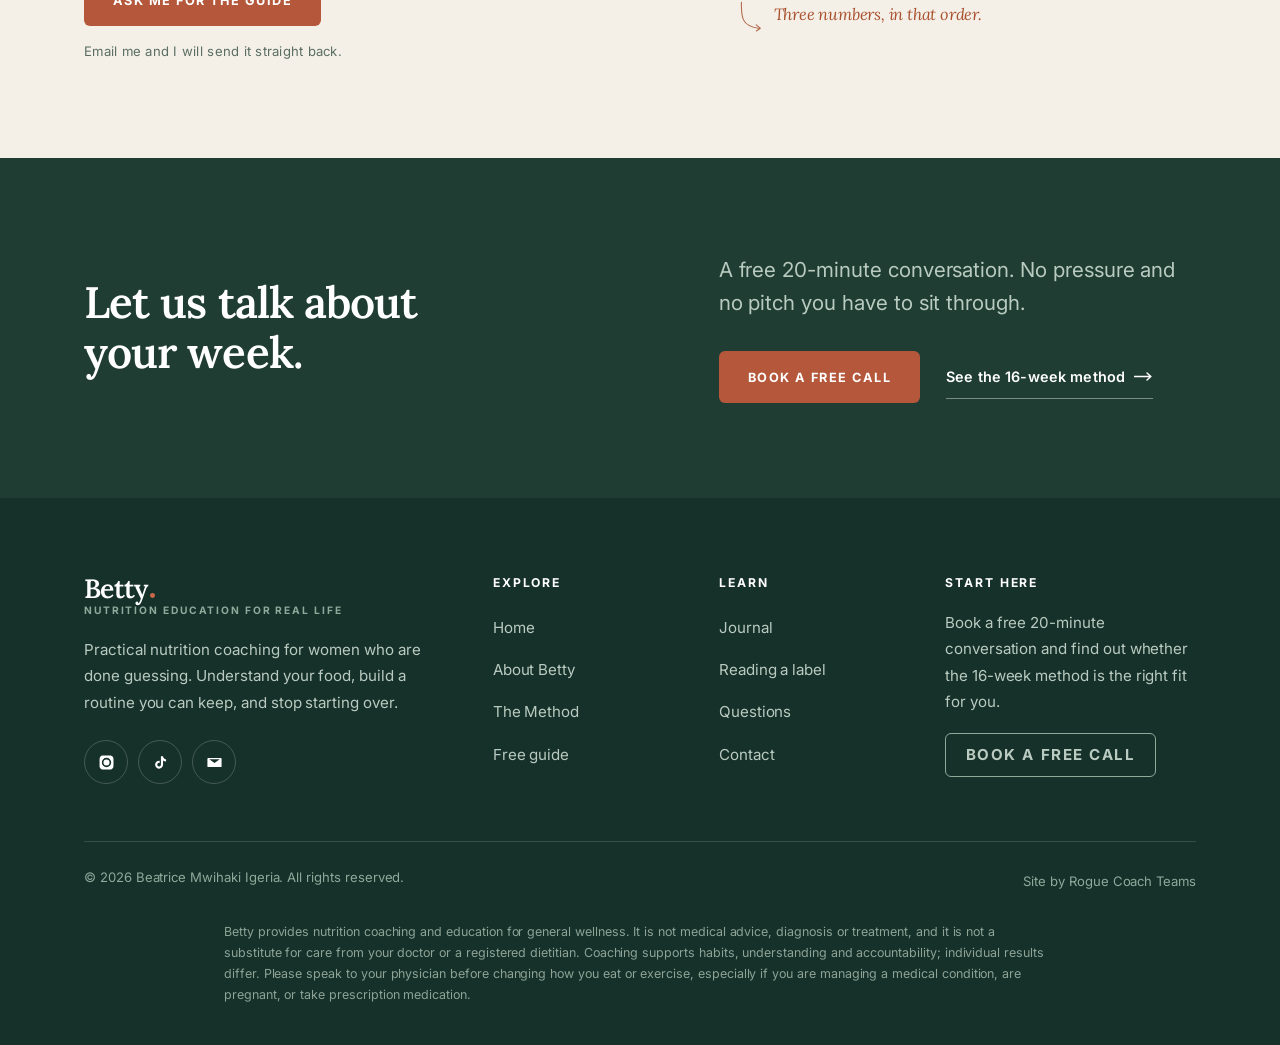
==== commit cbb864c8: "Commercial pass: sharpen the niche, cut an invented offer, ship the Journal The site stopped looking" ====
--- a/about.html
+++ b/about.html
@@ -3,12 +3,26 @@
 <head>
 <meta charset="utf-8">
 <meta name="viewport" content="width=device-width, initial-scale=1">
-<title>About Betty | Nutrition Education for Real Life</title>
-<meta name="description" content="Betty began teaching yoga in Kenya at eighteen and went on to compete in bodybuilding. Today she coaches women to understand their food.">
+<title>About Betty Mwihaki | Nutrition Coach for Women</title>
+<meta name="description" content="Betty began teaching yoga in Kenya at eighteen and went on to compete in bodybuilding. Today she coaches women who have tried everything to understand their food and lose weight sustainably.">
+<link rel="canonical" href="https://harryroguecoachteams-cmd.github.io/betty-mwihaki/about.html">
 <meta name="theme-color" content="#1F3D33">
-<meta property="og:title" content="About Betty | Nutrition Education for Real Life">
-<meta property="og:description" content="Betty began teaching yoga in Kenya at eighteen and went on to compete in bodybuilding. Today she coaches women to understand their food.">
-<meta property="og:type" content="website">
+<meta name="robots" content="index,follow,max-image-preview:large">
+<meta property="og:site_name" content="Betty | Nutrition education for real life">
+<meta property="og:locale" content="en_US">
+<meta property="og:title" content="About Betty Mwihaki | Nutrition Coach for Women">
+<meta property="og:description" content="Betty began teaching yoga in Kenya at eighteen and went on to compete in bodybuilding. Today she coaches women who have tried everything to understand their food and lose weight sustainably.">
+<meta property="og:type" content="profile">
+<meta property="og:url" content="https://harryroguecoachteams-cmd.github.io/betty-mwihaki/about.html">
+<meta property="og:image" content="https://harryroguecoachteams-cmd.github.io/betty-mwihaki/assets/og.jpg">
+<meta property="og:image:width" content="1200">
+<meta property="og:image:height" content="630">
+<meta property="og:image:alt" content="Betty. Stop guessing what to eat. Start understanding your food.">
+<meta name="twitter:card" content="summary_large_image">
+<meta name="twitter:title" content="About Betty Mwihaki | Nutrition Coach for Women">
+<meta name="twitter:description" content="Betty began teaching yoga in Kenya at eighteen and went on to compete in bodybuilding. Today she coaches women who have tried everything to understand their food and lose weight sustainably.">
+<meta name="twitter:image" content="https://harryroguecoachteams-cmd.github.io/betty-mwihaki/assets/og.jpg">
+<script type="application/ld+json">{"@context":"https://schema.org","@graph":[{"@type":"Person","@id":"https://harryroguecoachteams-cmd.github.io/betty-mwihaki/#betty","name":"Beatrice Mwihaki Igeria","alternateName":"Betty Mwihaki","jobTitle":"Weight loss and nutrition coach","url":"https://harryroguecoachteams-cmd.github.io/betty-mwihaki/about.html","image":"https://harryroguecoachteams-cmd.github.io/betty-mwihaki/assets/img/betty-portrait.jpg","email":"mailto:beatricemwihaki@yahoo.com","description":"Betty coaches women who have tried diets, supplements and weight-loss trends and still struggle with stubborn weight and belly fat. She began teaching yoga in Kenya at eighteen and went on to compete in bodybuilding.","knowsAbout":["Nutrition education","Portion sizes","Reading nutrition labels","Sustainable weight loss","Habit and accountability coaching"],"sameAs":["https://www.instagram.com/betty_mwihaki/","https://www.tiktok.com/@betty_fit8"]},{"@type":"AboutPage","@id":"https://harryroguecoachteams-cmd.github.io/betty-mwihaki/about.html#webpage","url":"https://harryroguecoachteams-cmd.github.io/betty-mwihaki/about.html","isPartOf":{"@id":"https://harryroguecoachteams-cmd.github.io/betty-mwihaki/#website"},"mainEntity":{"@id":"https://harryroguecoachteams-cmd.github.io/betty-mwihaki/#betty"}}]}</script>
 <link rel="preconnect" href="https://fonts.googleapis.com">
 <link rel="preconnect" href="https://fonts.gstatic.com" crossorigin>
 <link href="https://fonts.googleapis.com/css2?family=Inter:wght@300..700&family=Lora:ital,wght@0,400..700;1,400..700&display=swap" rel="stylesheet">
@@ -38,8 +52,8 @@
     <nav class="nav" id="nav" aria-label="Main">
       <a href="about.html" class="active">About</a>
       <a href="services.html">The Method</a>
-      <a href="shop.html">Resources</a>
       <a href="blog.html">Journal</a>
+      <a href="shop.html">Free guide</a>
       <a class="btn btn-clay btn-sm" href="contact.html#book">Start here</a>
     </nav>
   </div>
@@ -51,10 +65,10 @@
   <div class="wrap wide">
     <div class="phero-grid">
       <div>
-        <h1 data-rv="lines"><span class="ln"><span>Expert enough</span></span>
-        <span class="ln"><span>to trust. Human</span></span>
-        <span class="ln"><span>enough to tell</span></span>
-        <span class="ln"><span>the truth.</span></span></h1>
+        <h1 data-rv="lines"><span class="ln"><span>I know what precision</span></span>
+        <span class="ln"><span>looks like.</span></span>
+        <span class="ln"><span>Real life is not</span></span>
+        <span class="ln"><span>a bodybuilding stage.</span></span></h1>
         <p class="lede">I am Betty. I teach women to understand their food, so
         the next choice is obvious and the progress keeps going after I am out of
         the picture.</p>
@@ -144,12 +158,15 @@
       <div class="ed-body">
         <dl class="deflist" data-rv>
           <dt>Foundation</dt>
-          <dd>She began teaching yoga in Kenya at eighteen, guided by Mrs Kanja.</dd>
+          <dd>I began teaching yoga in Kenya at eighteen, guided by Mrs Kanja,
+          who was the first person to sit me down and teach me about eating
+          well.</dd>
           <dt>Discipline</dt>
-          <dd>Bodybuilding preparation sharpened her nutrition precision to the
-          point where every gram was accounted for.</dd>
+          <dd>Preparing for bodybuilding competitions sharpened my nutrition
+          precision to the point where every gram was accounted for.</dd>
           <dt>Lived empathy</dt>
-          <dd>She understands stubborn belly fat and a body that changes.</dd>
+          <dd>I understand stubborn belly fat and a body that stops responding
+          the way it used to, because I have had one.</dd>
           <dt>Responsible proof</dt>
           <dd>Client stories shared accurately, and only with permission.</dd>
         </dl>
@@ -162,7 +179,7 @@
   <div class="wrap narrow">
     <h2 class="mb-l" data-rv><span class="ln"><span>The knowledgeable</span></span>
         <span class="ln"><span>friend.</span></span></h2>
-    <p class="run" data-rv><b>Warm.</b> She understands the mirror, the
+    <p class="run" data-rv><b>Warm.</b> I understand the mirror, the
     frustration and the fear. <b>Plain-spoken.</b> Science becomes language you
     can repeat to someone else. <b>Unshockable.</b> No judgment about failed
     diets, setbacks or starting over. <b>Steady.</b> Calm confidence, with no
@@ -294,14 +311,14 @@
           <li><a href="index.html">Home</a></li>
           <li><a href="about.html">About Betty</a></li>
           <li><a href="services.html">The Method</a></li>
-          <li><a href="shop.html">Resources</a></li>
+          <li><a href="shop.html">Free guide</a></li>
         </ul>
       </div>
       <div>
         <h4>Learn</h4>
         <ul>
           <li><a href="blog.html">Journal</a></li>
-          <li><a href="index.html#guide">Free guide</a></li>
+          <li><a href="read-a-nutrition-label.html">Reading a label</a></li>
           <li><a href="services.html#faq">Questions</a></li>
           <li><a href="contact.html">Contact</a></li>
         </ul>
--- a/assets/style.css
+++ b/assets/style.css
@@ -1006,6 +1006,92 @@
 .checks{list-style:none;padding:0;margin:0}
 .checks li{position:relative;padding-left:30px;margin-bottom:1.05em;font-size:1.02rem}
 .checks li::before{content:'';position:absolute;left:0;top:.6em;width:8px;height:8px;border-radius:50%;background:var(--clay)}
+
+
+/* ------------------------------------------- 27b. what sixteen weeks include */
+/* The five phases say what happens. This says what she actually receives,
+   which is the question a page has to answer before anyone asks the price. */
+.incl{
+  margin-top:clamp(34px,4vw,56px);
+  padding-top:clamp(24px,2.6vw,36px);
+  border-top:1px solid rgba(255,255,255,.24);
+}
+.bg-forest .k-head{color:var(--sage)}
+.incl ul{
+  list-style:none;padding:0;margin:0;
+  display:grid;grid-template-columns:repeat(2,1fr);
+  gap:.85em clamp(24px,3vw,56px);
+}
+.incl li{position:relative;padding-left:22px;font-size:.985rem;max-width:42ch}
+.incl li::before{
+  content:'';position:absolute;left:0;top:.6em;width:6px;height:6px;
+  border-radius:50%;background:var(--clay-on-dark);
+}
+
+/* Two tiers, not three. A pair stretched across the full 1240px wrap reads as a
+   layout with a hole in it, so the pair gets its own measure. */
+.tiers.two{grid-template-columns:repeat(2,1fr);max-width:900px}
+
+/* --------------------------------------------------------- 27c. the article */
+/* One column of type. The measure is set on the children, never on the wrapper:
+   an em or ch on .prose resolves against .prose's own font size, which is not
+   the font size of the paragraph inside it. */
+.art-head{padding-top:clamp(30px,3.6vw,56px)}
+.art-head .cat{
+  margin:0 0 1.1em;font-size:.78rem;font-weight:700;letter-spacing:.155em;
+  text-transform:uppercase;color:var(--clay-ink);
+}
+.art-head h1{font-size:clamp(2rem,1.2rem + 3.3vw,3.4rem);line-height:1.09;max-width:18ch}
+.art-head .lede{margin-top:.8em;max-width:54ch}
+.art-meta{
+  margin-top:clamp(24px,2.6vw,36px);padding-top:16px;
+  border-top:1px solid var(--sage-line);
+  font-size:.83rem;letter-spacing:.05em;color:var(--sage-ink);
+}
+.art-meta b{font-weight:600;color:var(--body)}
+.prose>*{max-width:34em}
+.prose h2{
+  font-family:var(--display);font-weight:600;letter-spacing:-.018em;color:var(--ink);
+  font-size:clamp(1.45rem,1.14rem + 1.25vw,2.05rem);
+  line-height:1.18;margin:clamp(38px,4vw,62px) 0 .5em;
+}
+.prose h3{
+  font-family:var(--display);font-weight:600;color:var(--ink);
+  font-size:clamp(1.14rem,1.03rem + .5vw,1.34rem);
+  margin:clamp(26px,2.8vw,38px) 0 .4em;
+}
+.prose p{margin:0 0 1.15em;font-size:1.045rem}
+.prose ul,.prose ol{margin:0 0 1.4em;padding-left:0;list-style:none}
+.prose li{position:relative;padding-left:26px;margin-bottom:.7em;font-size:1.045rem;max-width:34em}
+.prose ul>li::before{
+  content:'';position:absolute;left:2px;top:.62em;width:7px;height:7px;
+  border-radius:50%;background:var(--clay);
+}
+.prose ol{counter-reset:pl}
+.prose ol>li{counter-increment:pl}
+.prose ol>li::before{
+  content:counter(pl);position:absolute;left:0;top:0;
+  font-family:var(--display);font-weight:600;color:var(--clay-ink);
+}
+.prose .pull{
+  font-family:var(--display);font-style:italic;font-weight:500;color:var(--ink);
+  font-size:clamp(1.3rem,1.08rem + 1vw,1.8rem);line-height:1.3;
+  border-left:3px solid var(--clay);padding-left:clamp(18px,2vw,28px);
+  margin:clamp(32px,3.6vw,52px) 0;max-width:24em;
+}
+.art-end{
+  margin-top:clamp(44px,5vw,74px);padding-top:clamp(22px,2.4vw,32px);
+  border-top:2px solid var(--clay);max-width:34em;
+}
+.art-end p{font-size:1.02rem;margin:0 0 1.1em}
+.art-more{margin-top:clamp(40px,4.4vw,66px)}
+.entry h3 a,.lead-story h2 a{
+  color:inherit;
+  border-bottom:1px solid transparent;
+  transition:color var(--t-fast) var(--ease),border-color var(--t-fast) var(--ease);
+}
+.entry h3 a:hover,.entry h3 a:focus-visible,
+.lead-story h2 a:hover,.lead-story h2 a:focus-visible{color:var(--clay-ink);border-bottom-color:var(--sage-line)}
 
 /* ==========================================================================
    28. responsive tiers. Everything above can be overridden from here, and
@@ -1113,6 +1199,8 @@
 @media (max-width:860px){
   .tiers{grid-template-columns:repeat(2,1fr)}
   .tiers .featured{grid-column:1/-1}
+  .tiers.two{max-width:none}
+  .tiers.two .featured{grid-column:auto}
   .reels{grid-template-columns:repeat(3,1fr);gap:10px}
   .reel figcaption{font-size:.8rem;letter-spacing:.1em}
   .strip p{font-size:1.05rem;gap:12px}
@@ -1123,6 +1211,9 @@
   body{font-size:16.5px}
   :root{--hdr:64px}
   .tiers{grid-template-columns:1fr}
+  .tiers.two{grid-template-columns:1fr}
+  .incl ul{grid-template-columns:1fr}
+  .art-head h1{max-width:none}
   .tiers .featured{grid-column:auto}
   .entry{grid-template-columns:1fr;gap:.7em}
   .entry .e-k{flex-direction:row;align-items:baseline;gap:1.2em}
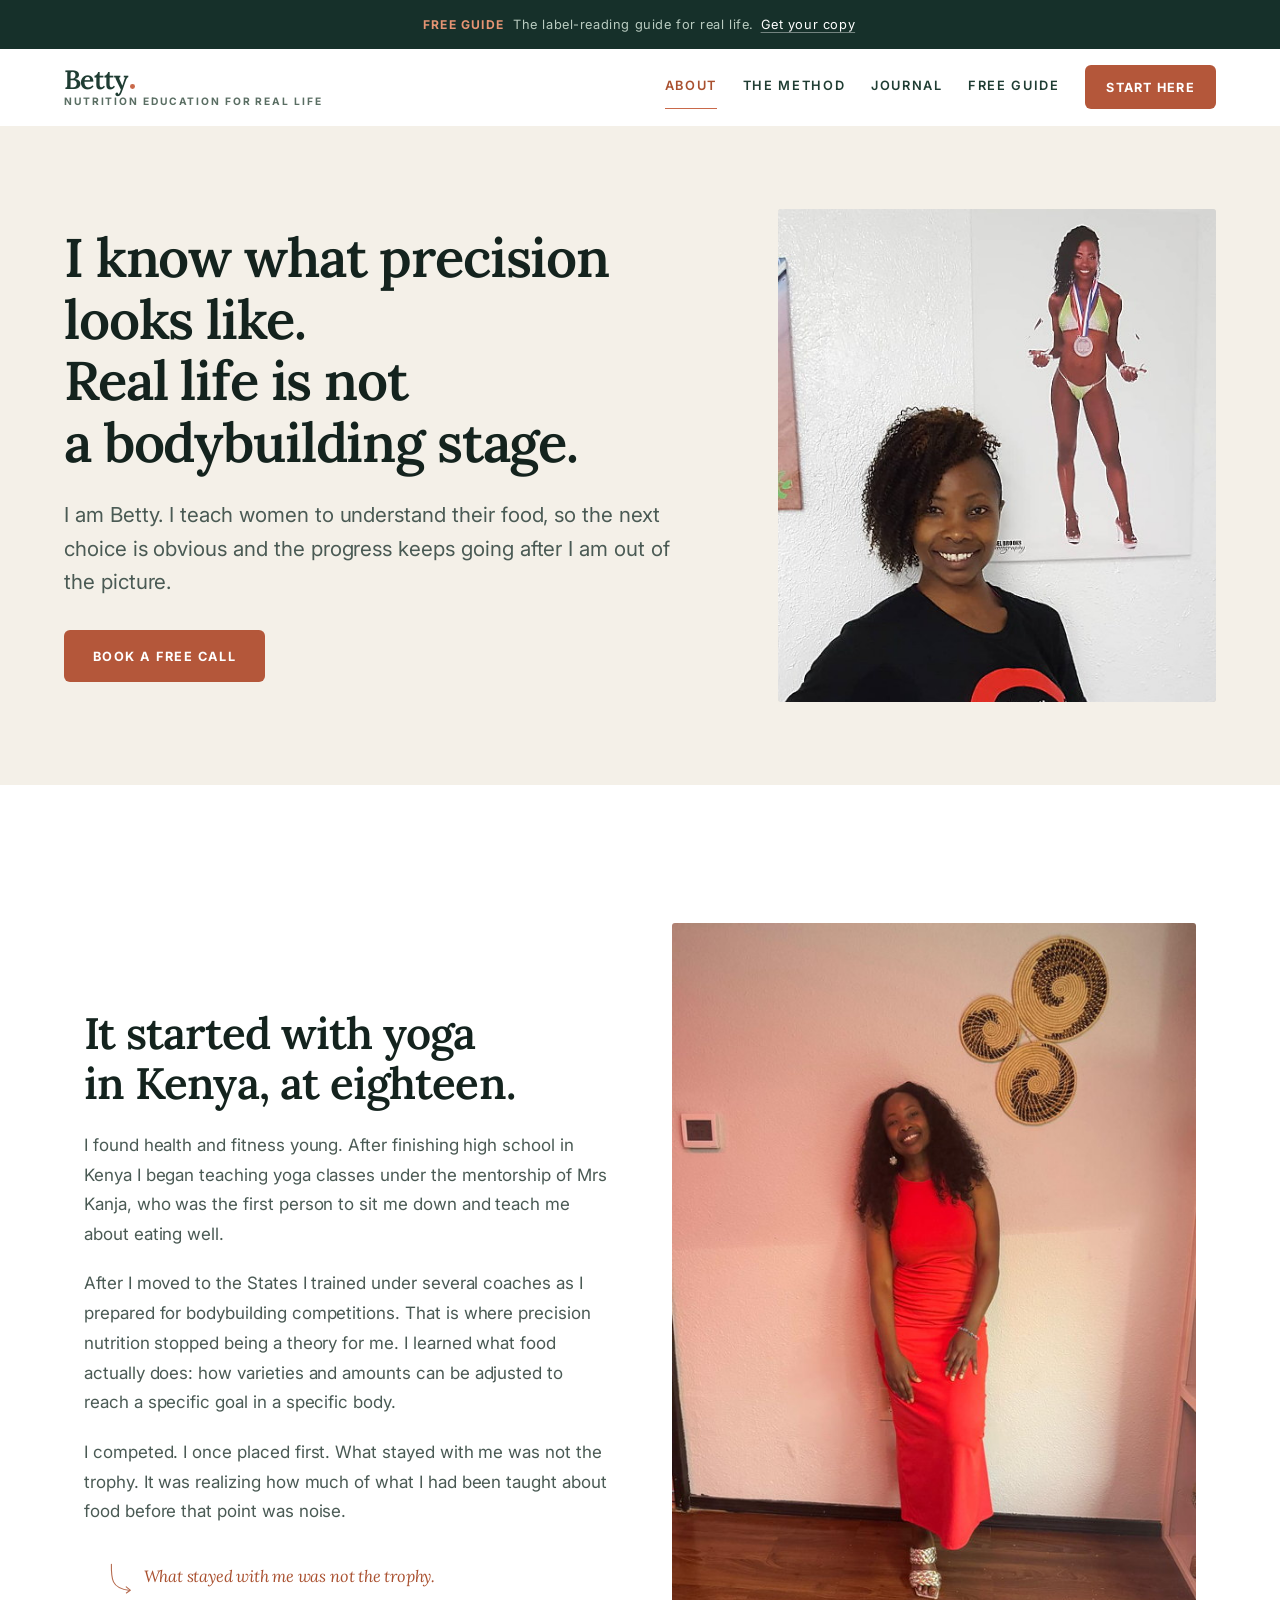
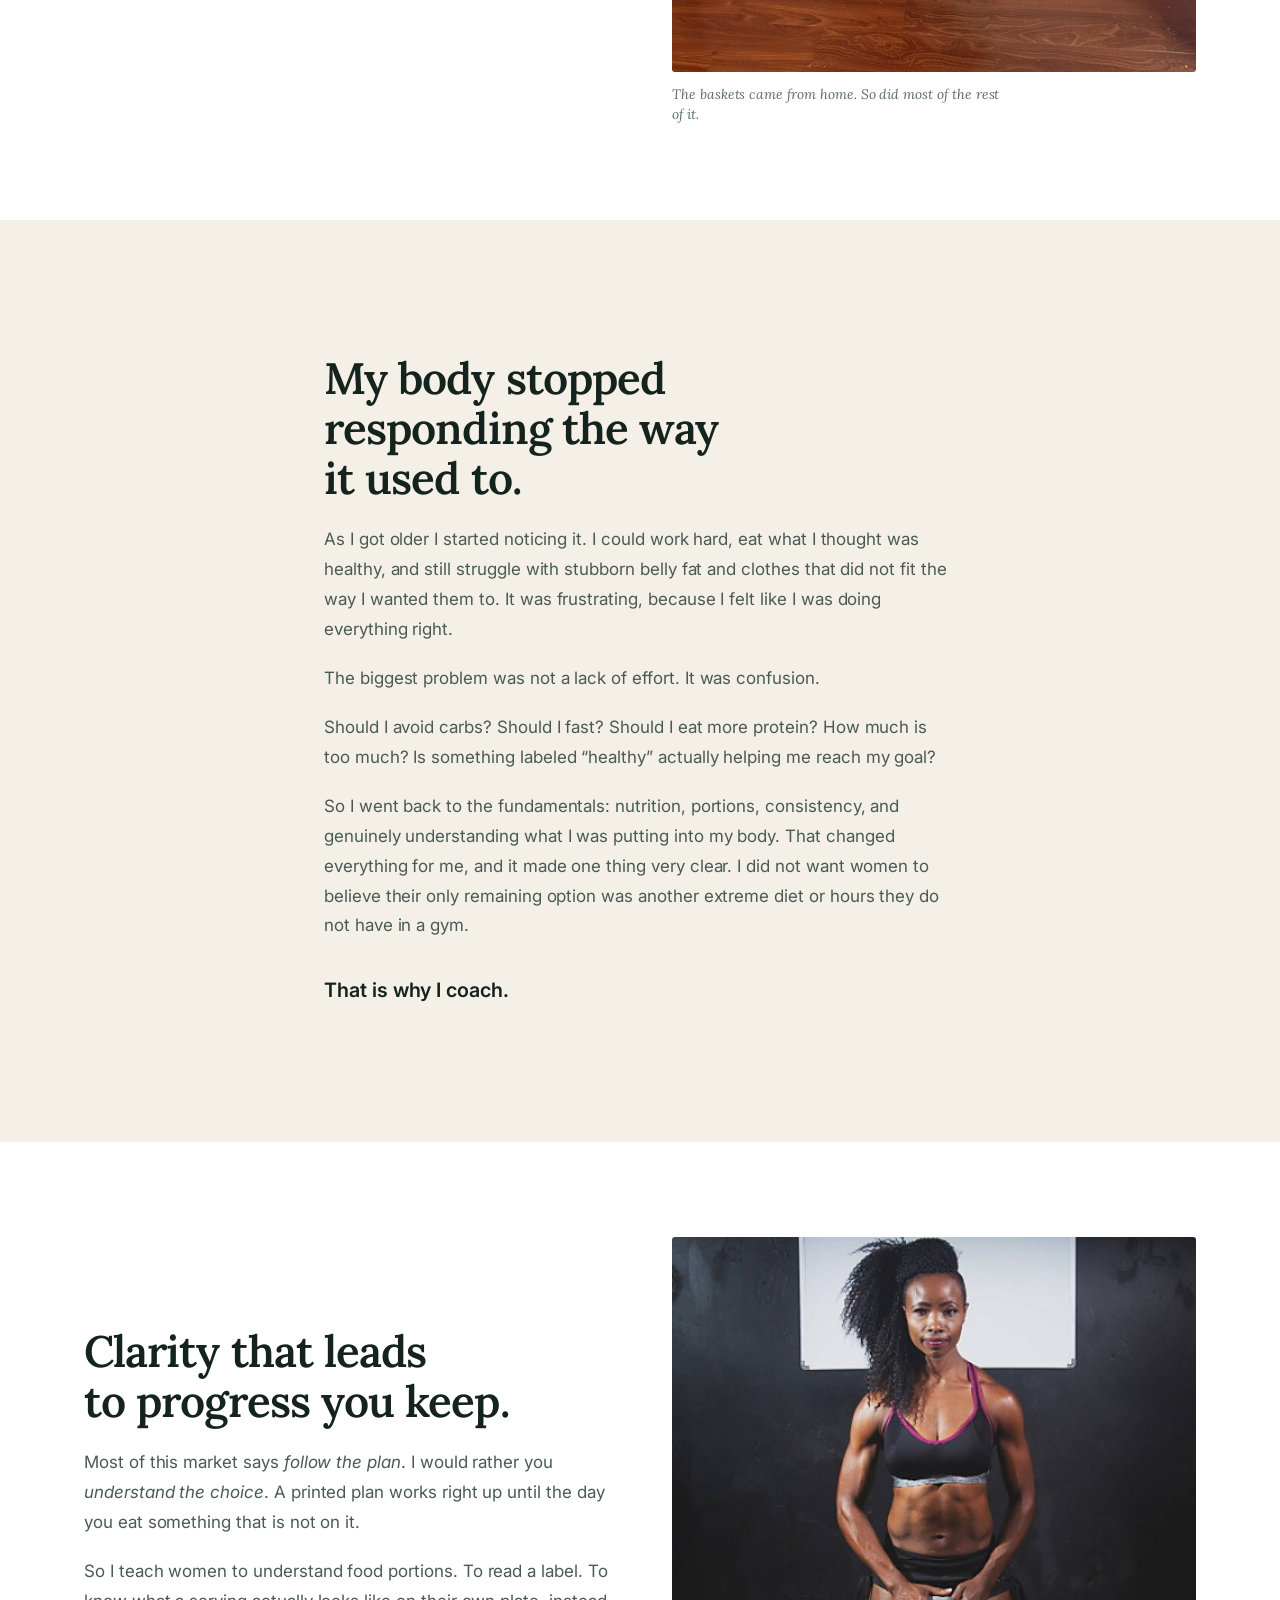
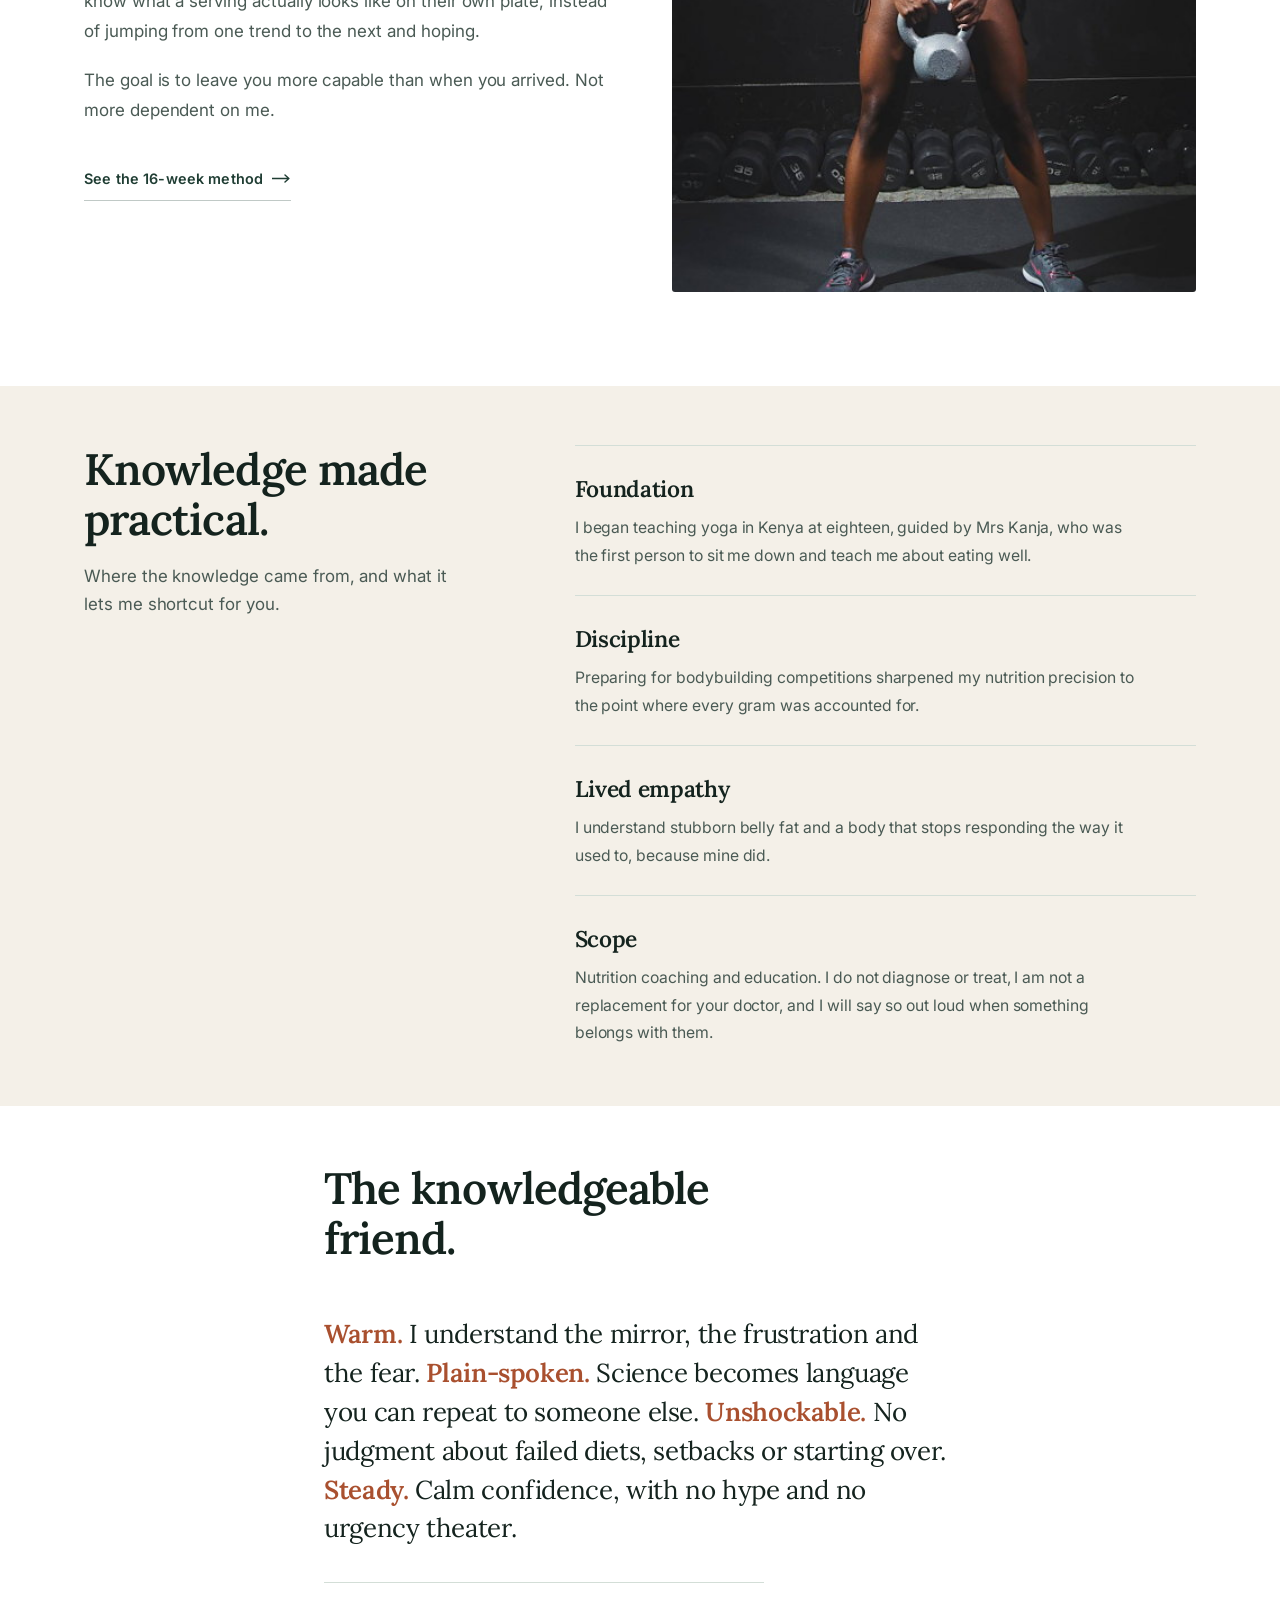
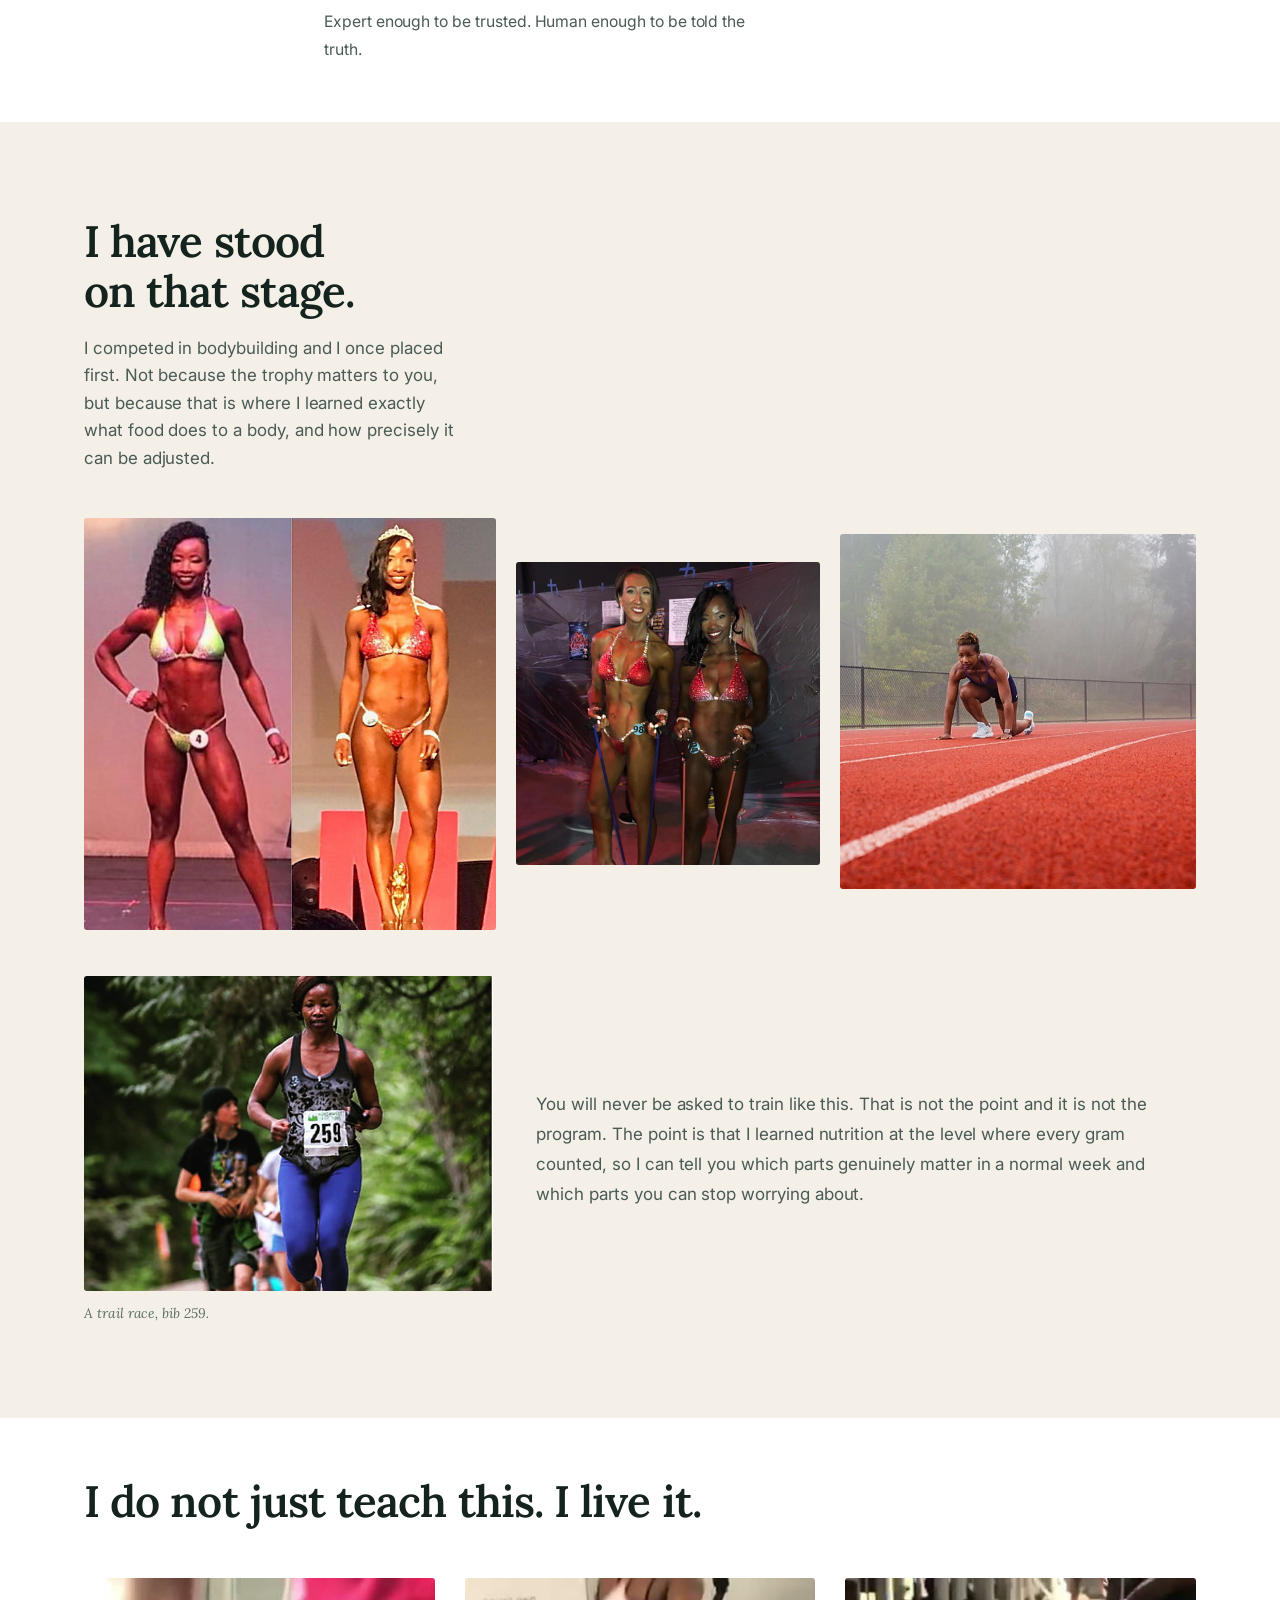
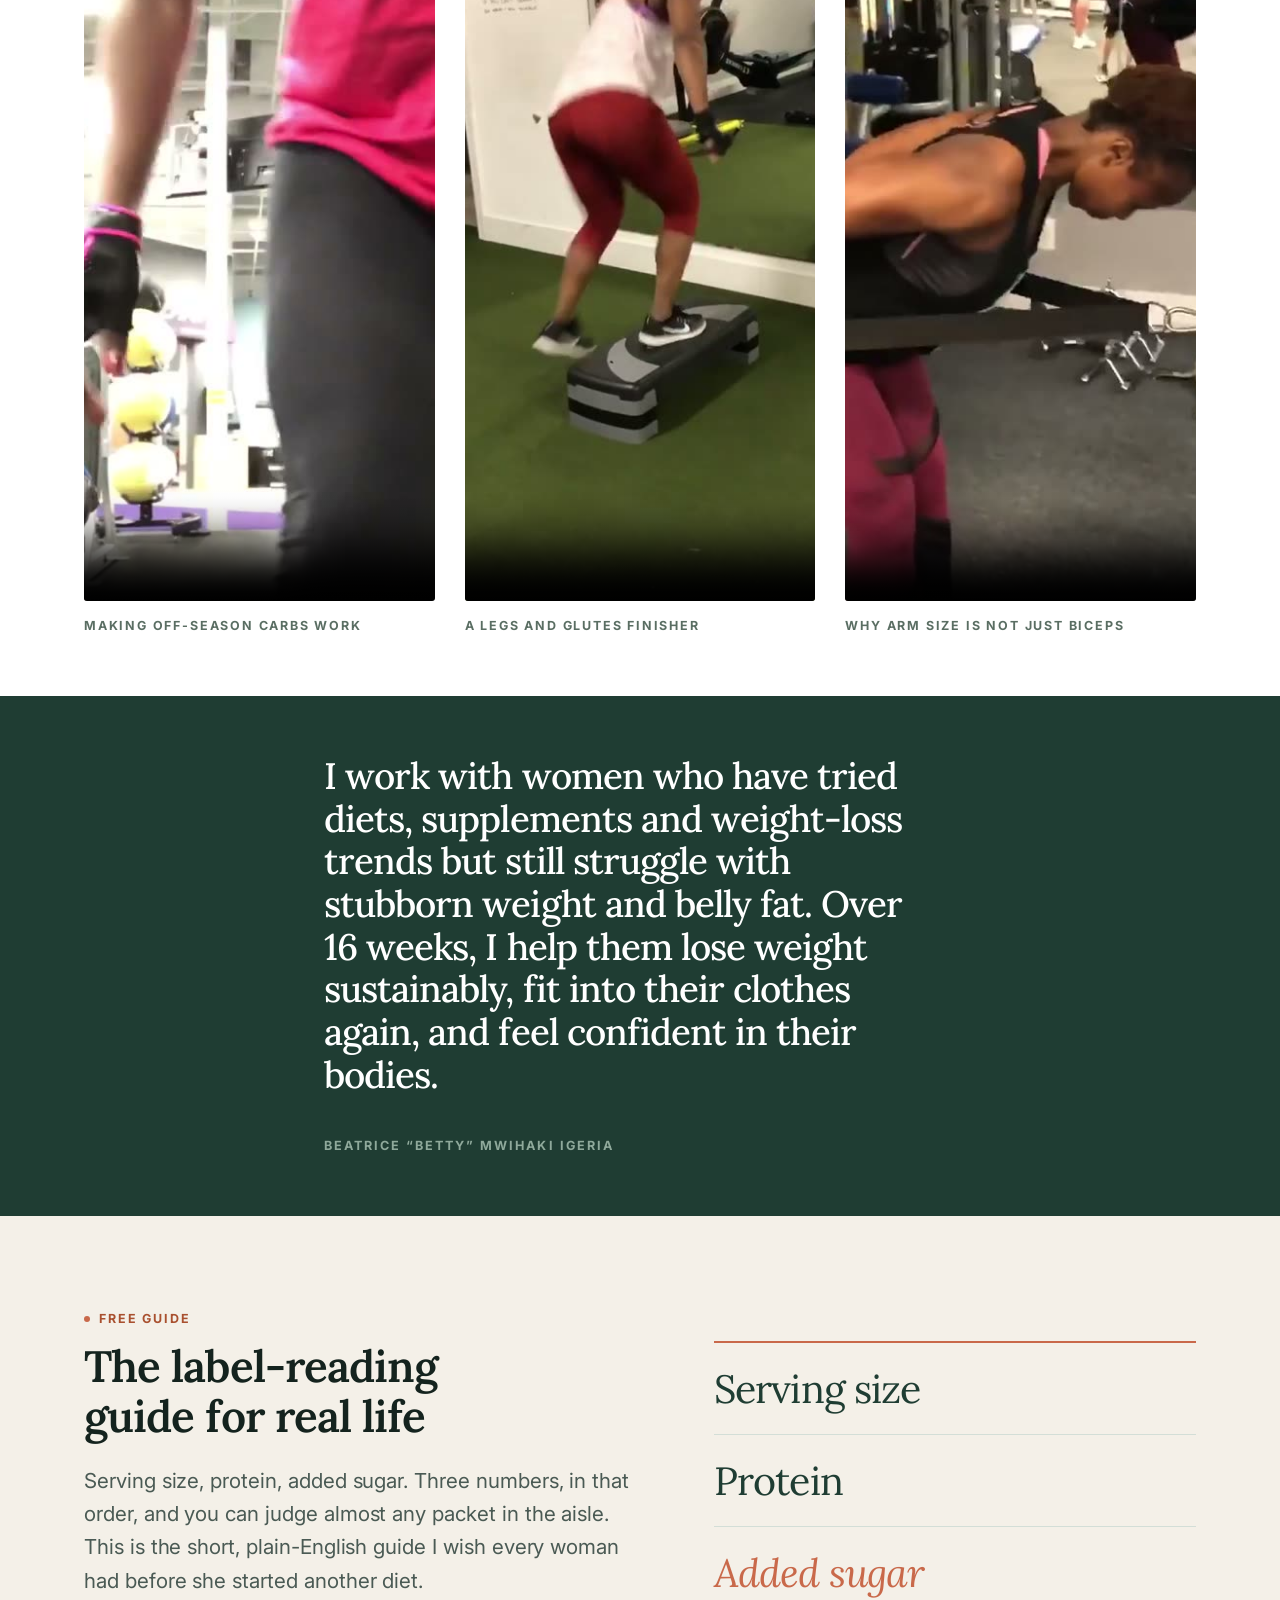
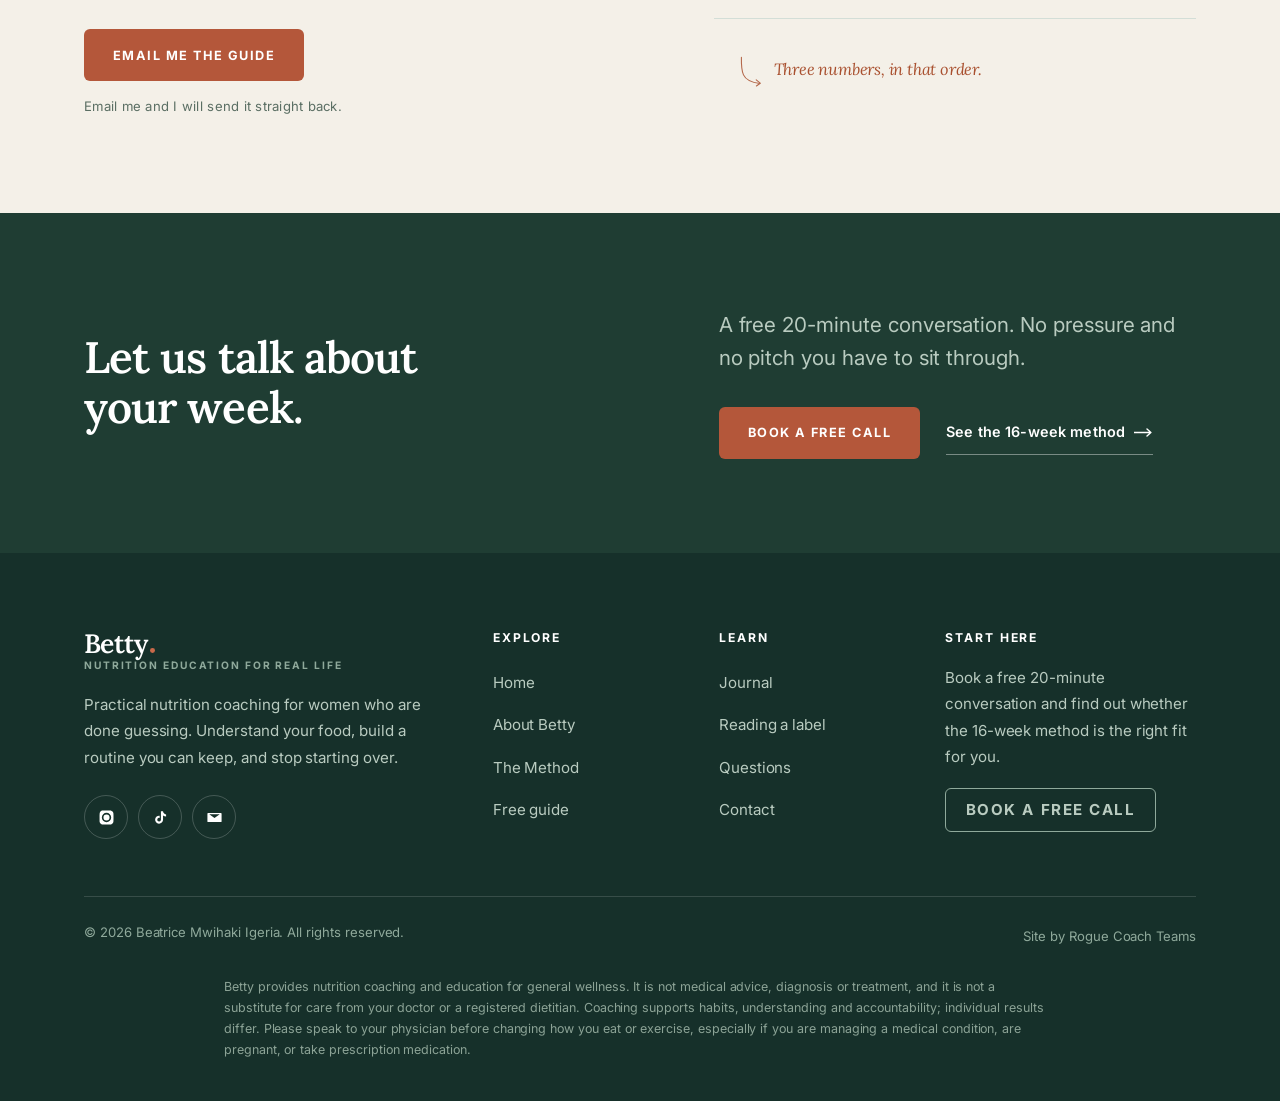
==== commit 26215fd9: "Live review fixes: proof copy, the duplicated guide band, and inline links Read the deployed site en" ====
--- a/about.html
+++ b/about.html
@@ -166,9 +166,11 @@
           precision to the point where every gram was accounted for.</dd>
           <dt>Lived empathy</dt>
           <dd>I understand stubborn belly fat and a body that stops responding
-          the way it used to, because I have had one.</dd>
-          <dt>Responsible proof</dt>
-          <dd>Client stories shared accurately, and only with permission.</dd>
+          the way it used to, because mine did.</dd>
+          <dt>Scope</dt>
+          <dd>Nutrition coaching and education. I do not diagnose or treat, I am
+          not a replacement for your doctor, and I will say so out loud when
+          something belongs with them.</dd>
         </dl>
       </div>
     </div>
@@ -254,7 +256,7 @@
         that order, and you can judge almost any packet in the aisle. This is the
         short, plain-English guide I wish every woman had before she started
         another diet.</p>
-        <div class="actions"><a class="btn btn-clay " href="mailto:beatricemwihaki@yahoo.com?subject=The%20label-reading%20guide%20for%20real%20life">Ask me for the guide</a></div>
+        <div class="actions"><a class="btn btn-clay " href="mailto:beatricemwihaki@yahoo.com?subject=The%20label-reading%20guide%20for%20real%20life">Email me the guide</a></div>
         <p class="form-note">Email me and I will send it straight back.</p>
       </div>
       <div class="split-media">
--- a/assets/style.css
+++ b/assets/style.css
@@ -1092,6 +1092,16 @@
 }
 .entry h3 a:hover,.entry h3 a:focus-visible,
 .lead-story h2 a:hover,.lead-story h2 a:focus-visible{color:var(--clay-ink);border-bottom-color:var(--sage-line)}
+
+/* Inline links inside running copy. Colour on its own is neither an
+   affordance nor an accessible indicator, and clay on oat is quiet. */
+.big-p a,.prose p a,.prose li a,.art-end p a{
+  border-bottom:1px solid rgba(169,80,47,.38);
+  transition:border-color var(--t-fast) var(--ease);
+}
+.big-p a:hover,.prose p a:hover,.prose li a:hover,.art-end p a:hover,
+.big-p a:focus-visible,.prose p a:focus-visible,.prose li a:focus-visible,
+.art-end p a:focus-visible{border-bottom-color:var(--clay-ink)}
 
 /* ==========================================================================
    28. responsive tiers. Everything above can be overridden from here, and
